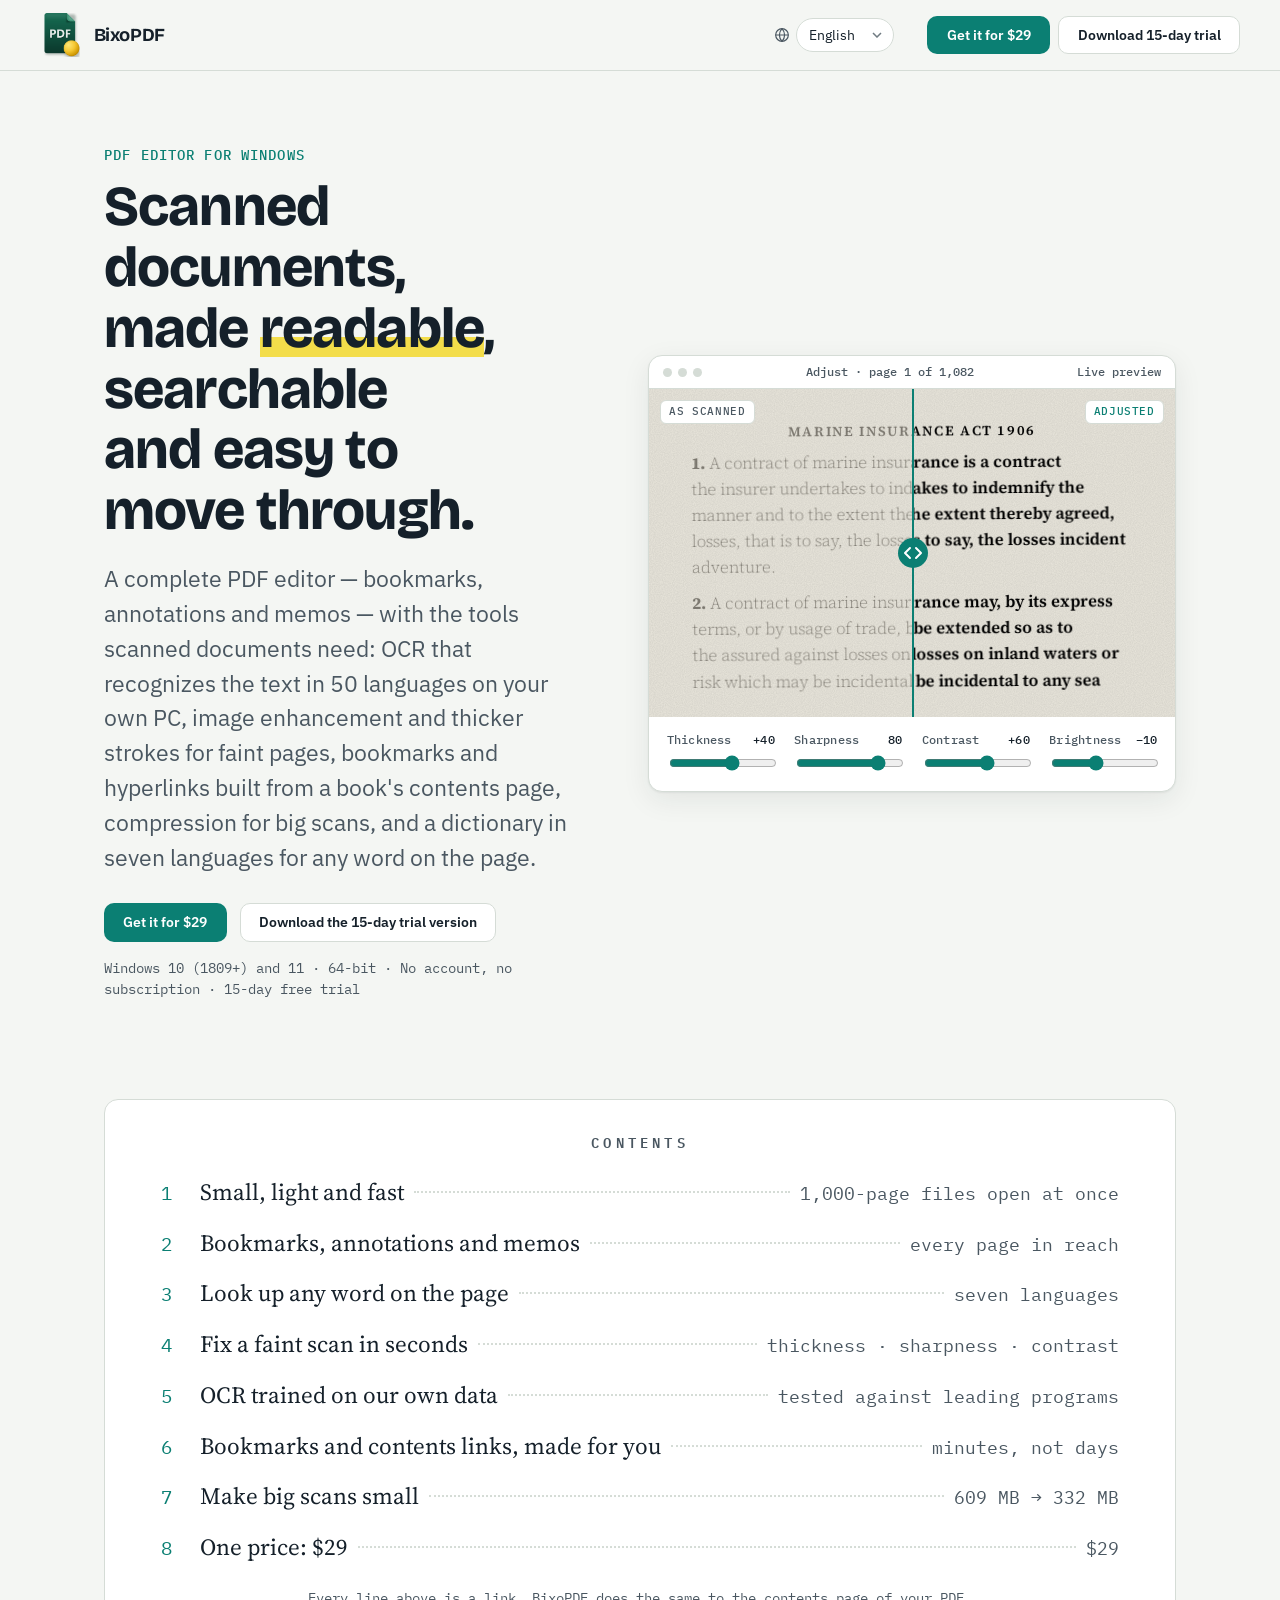
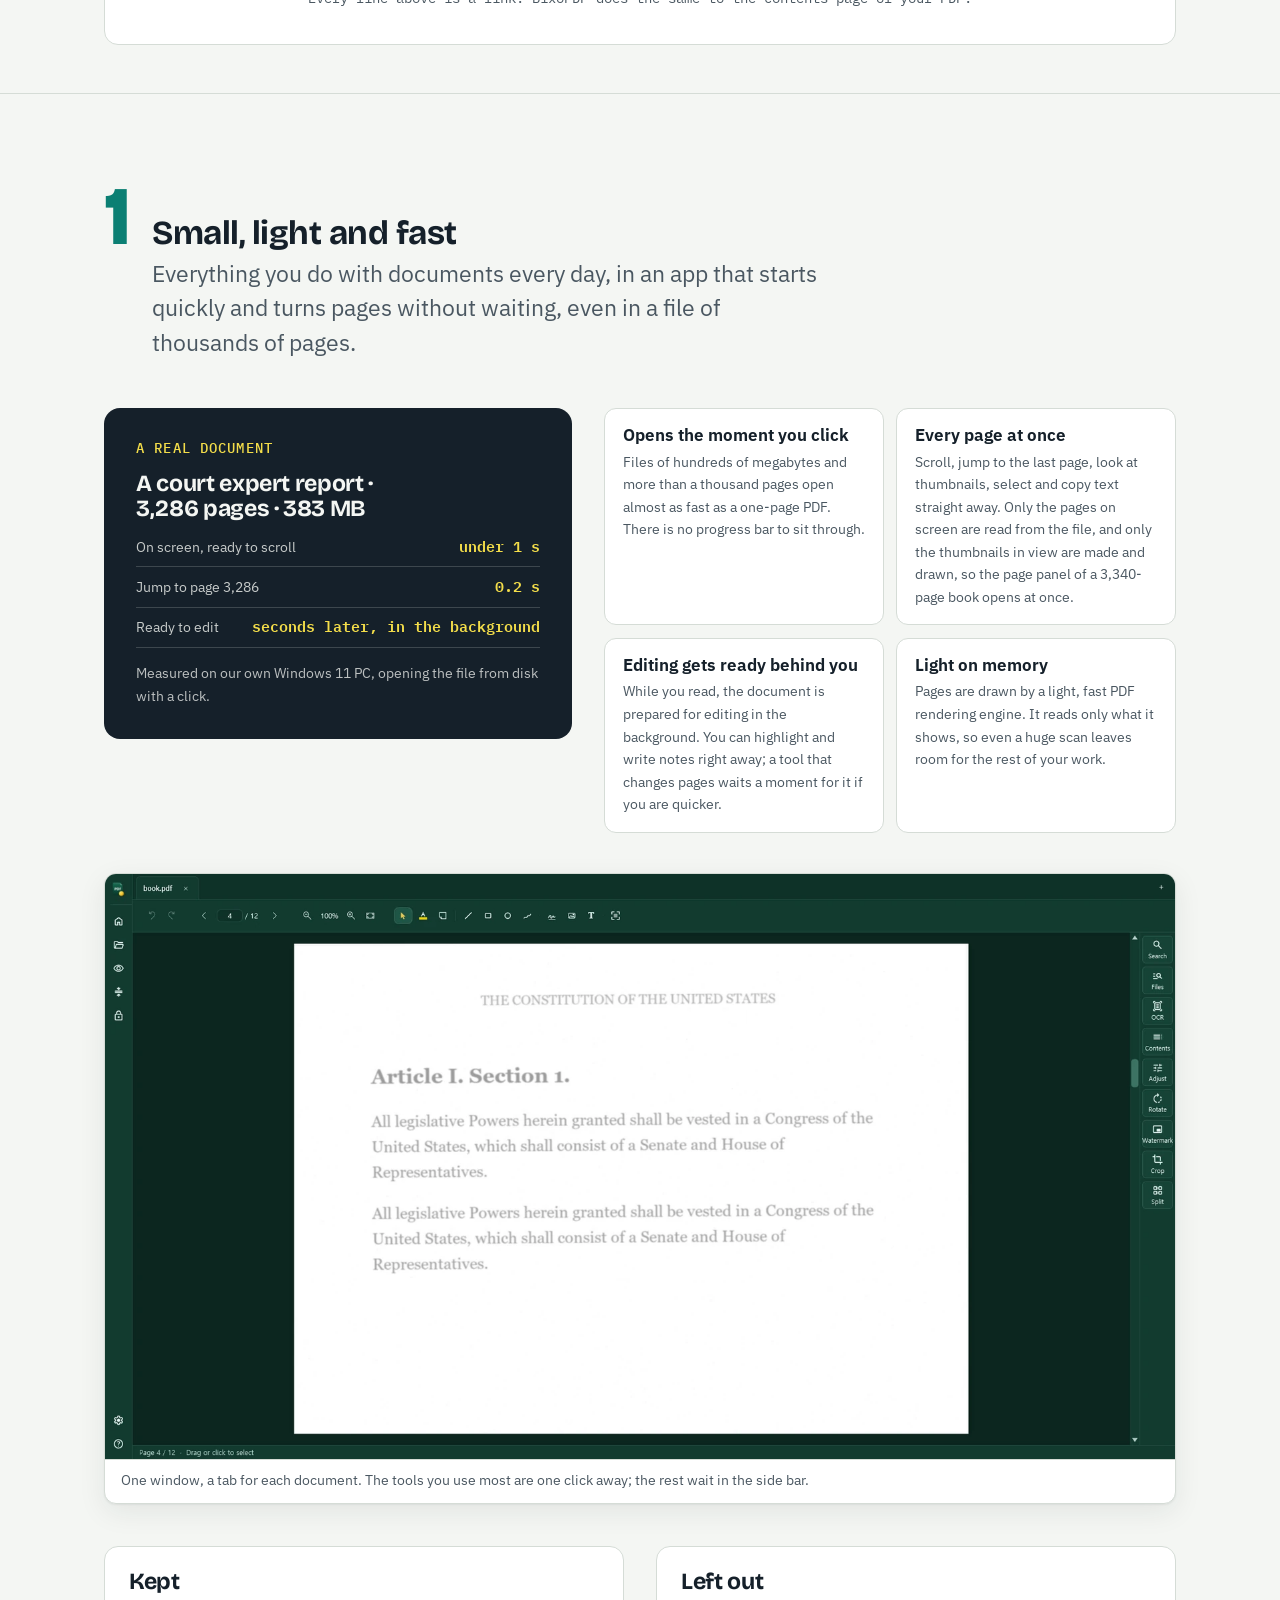
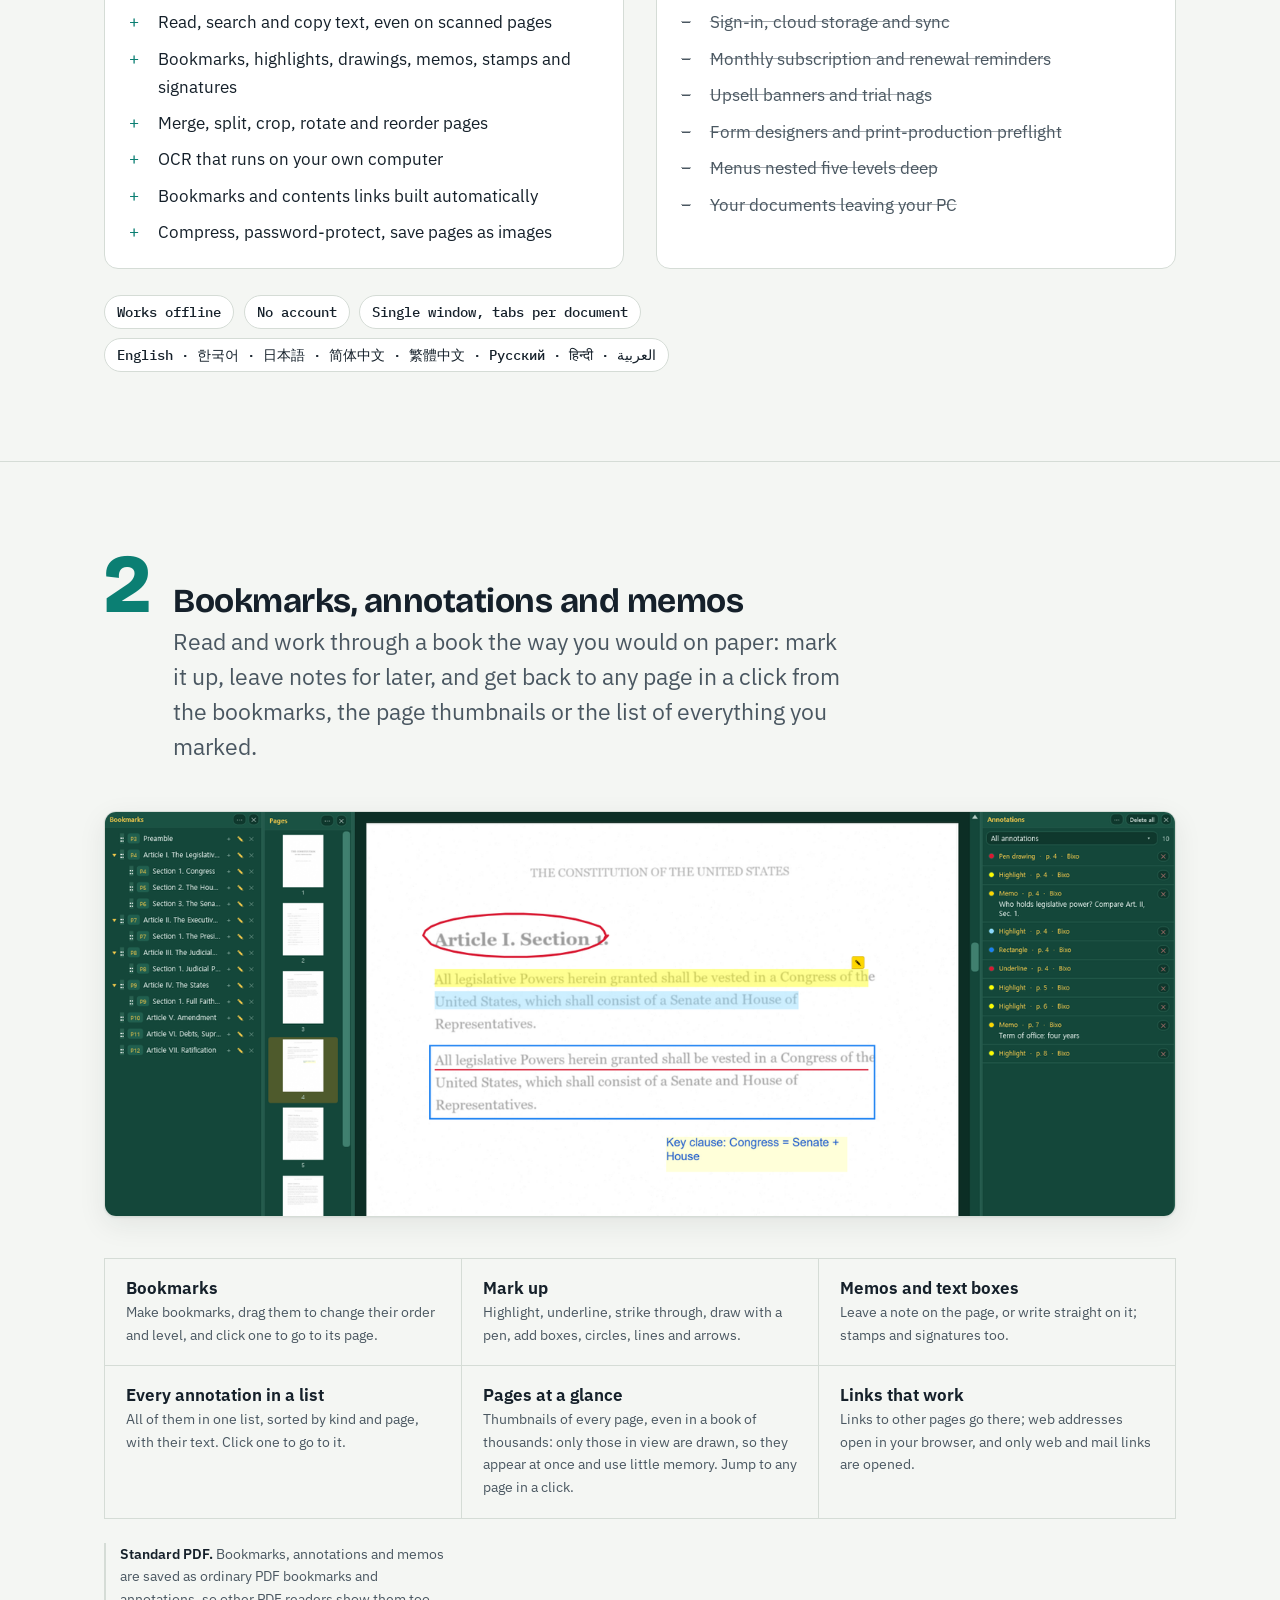
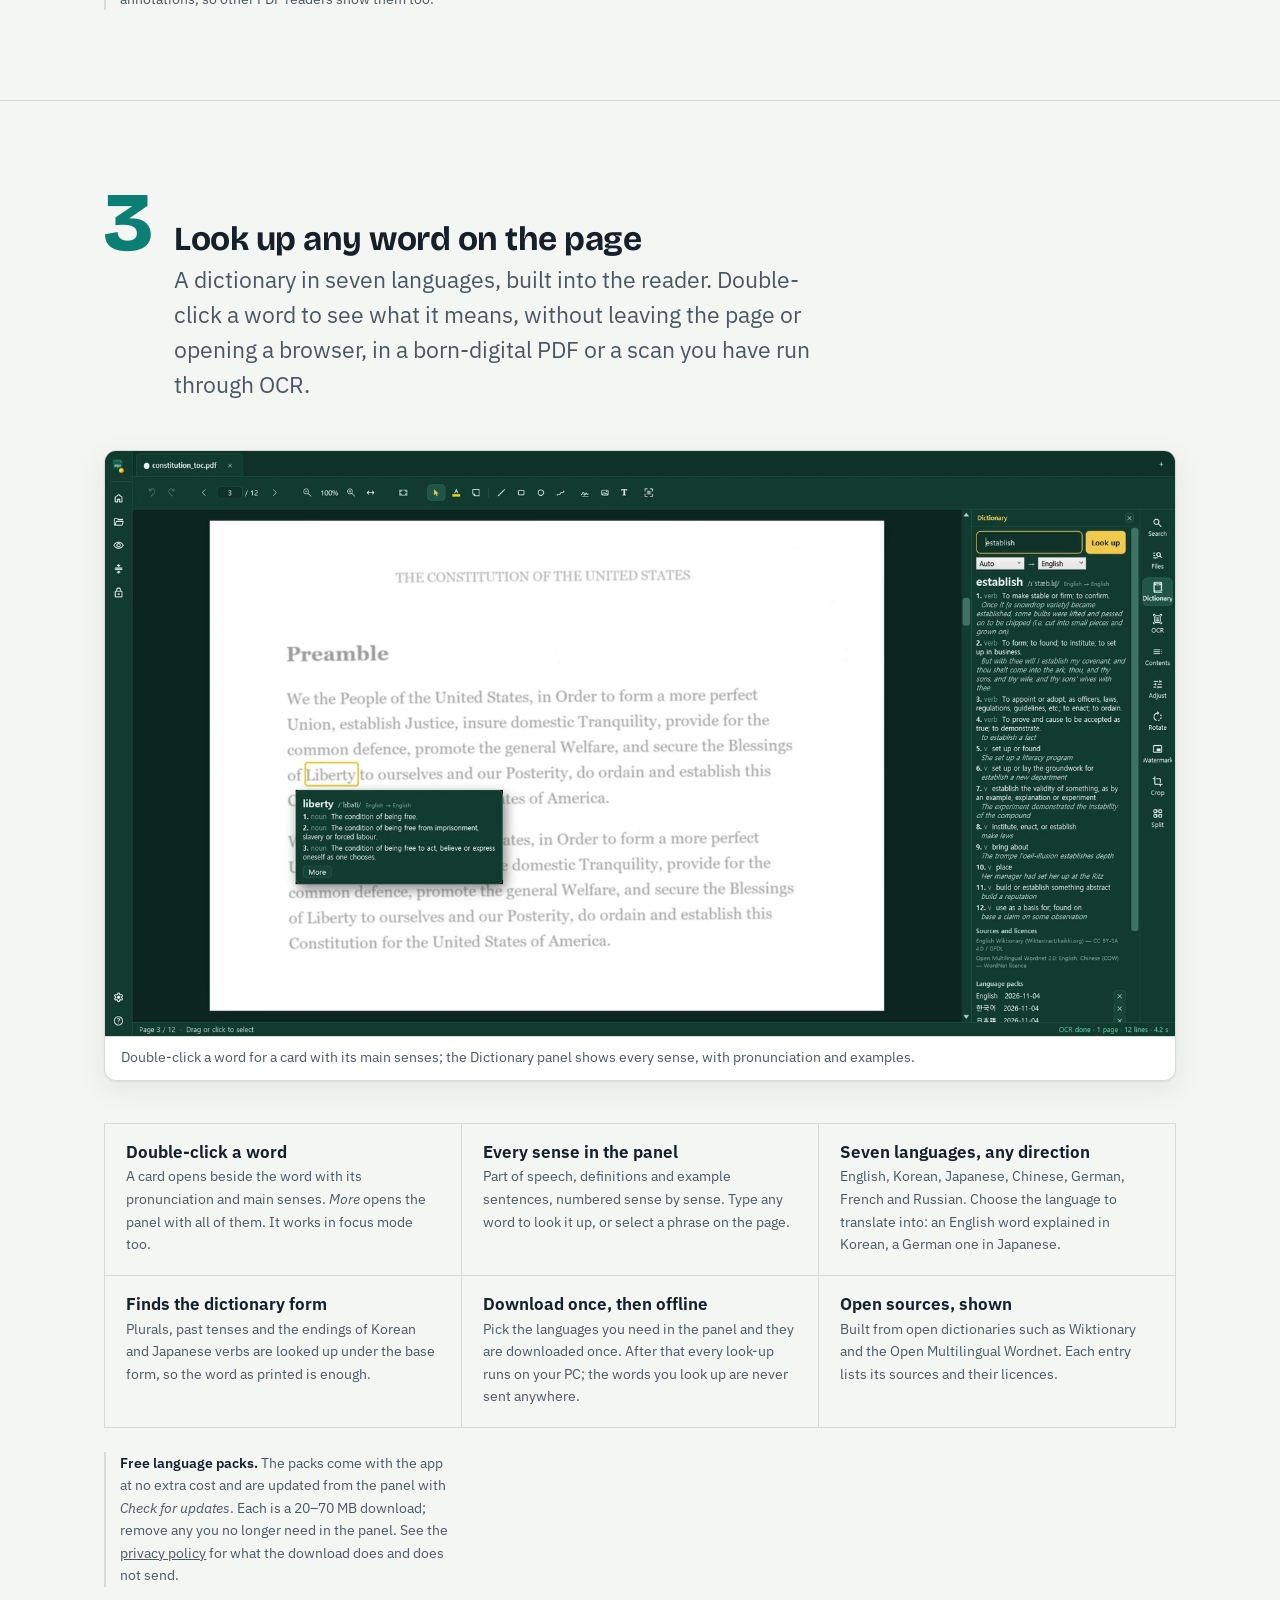
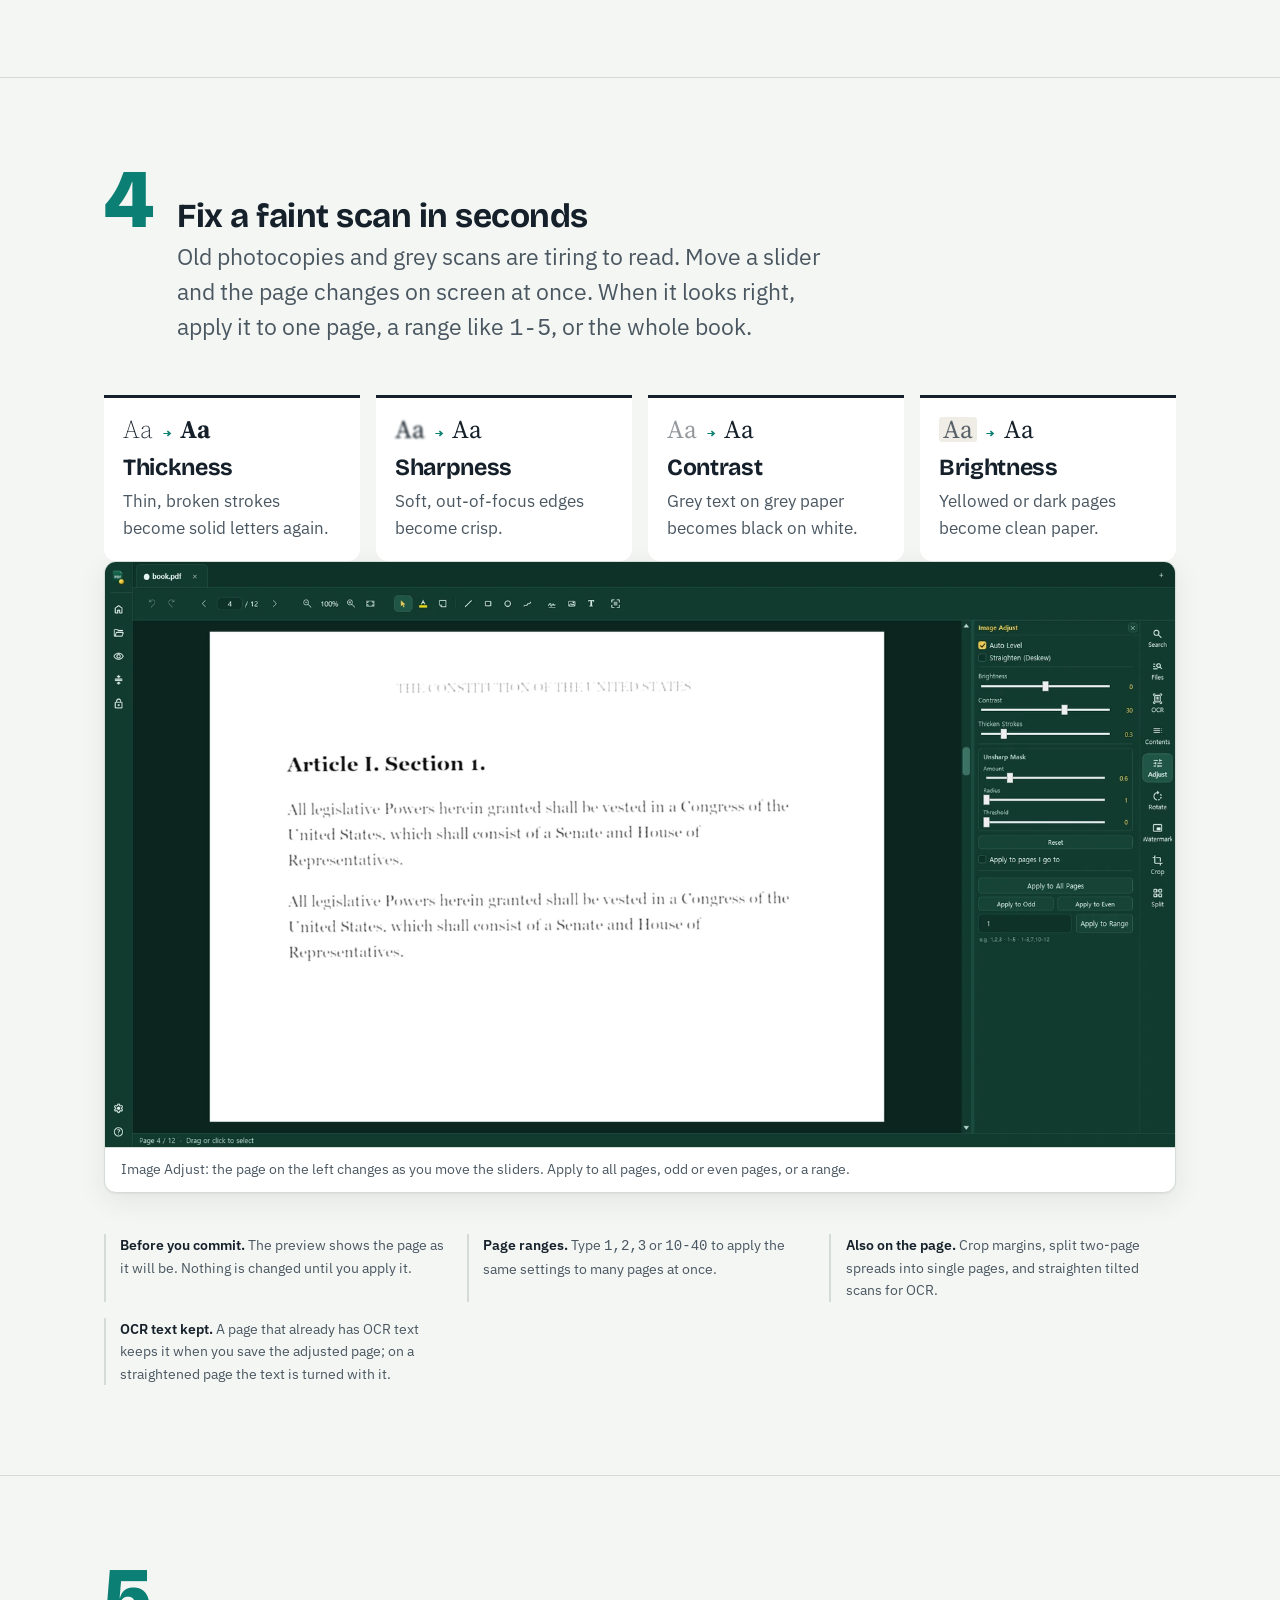
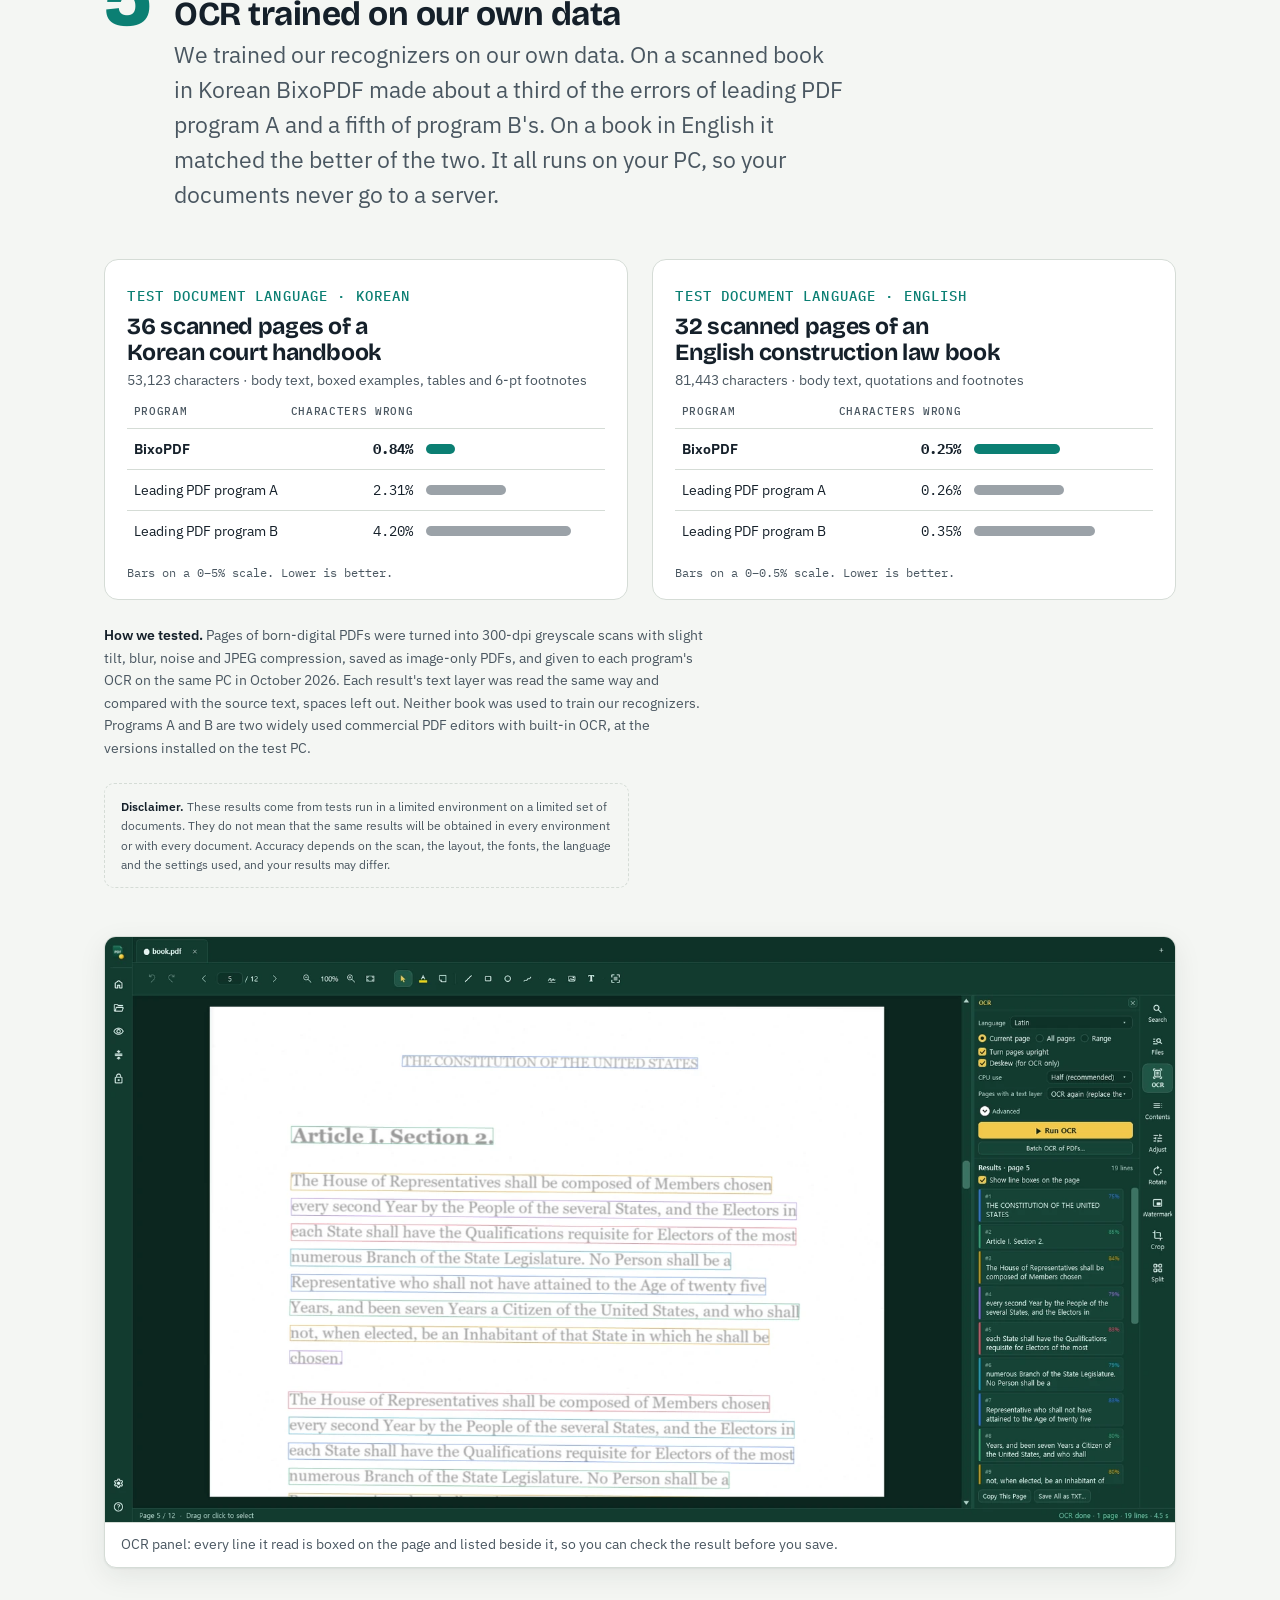
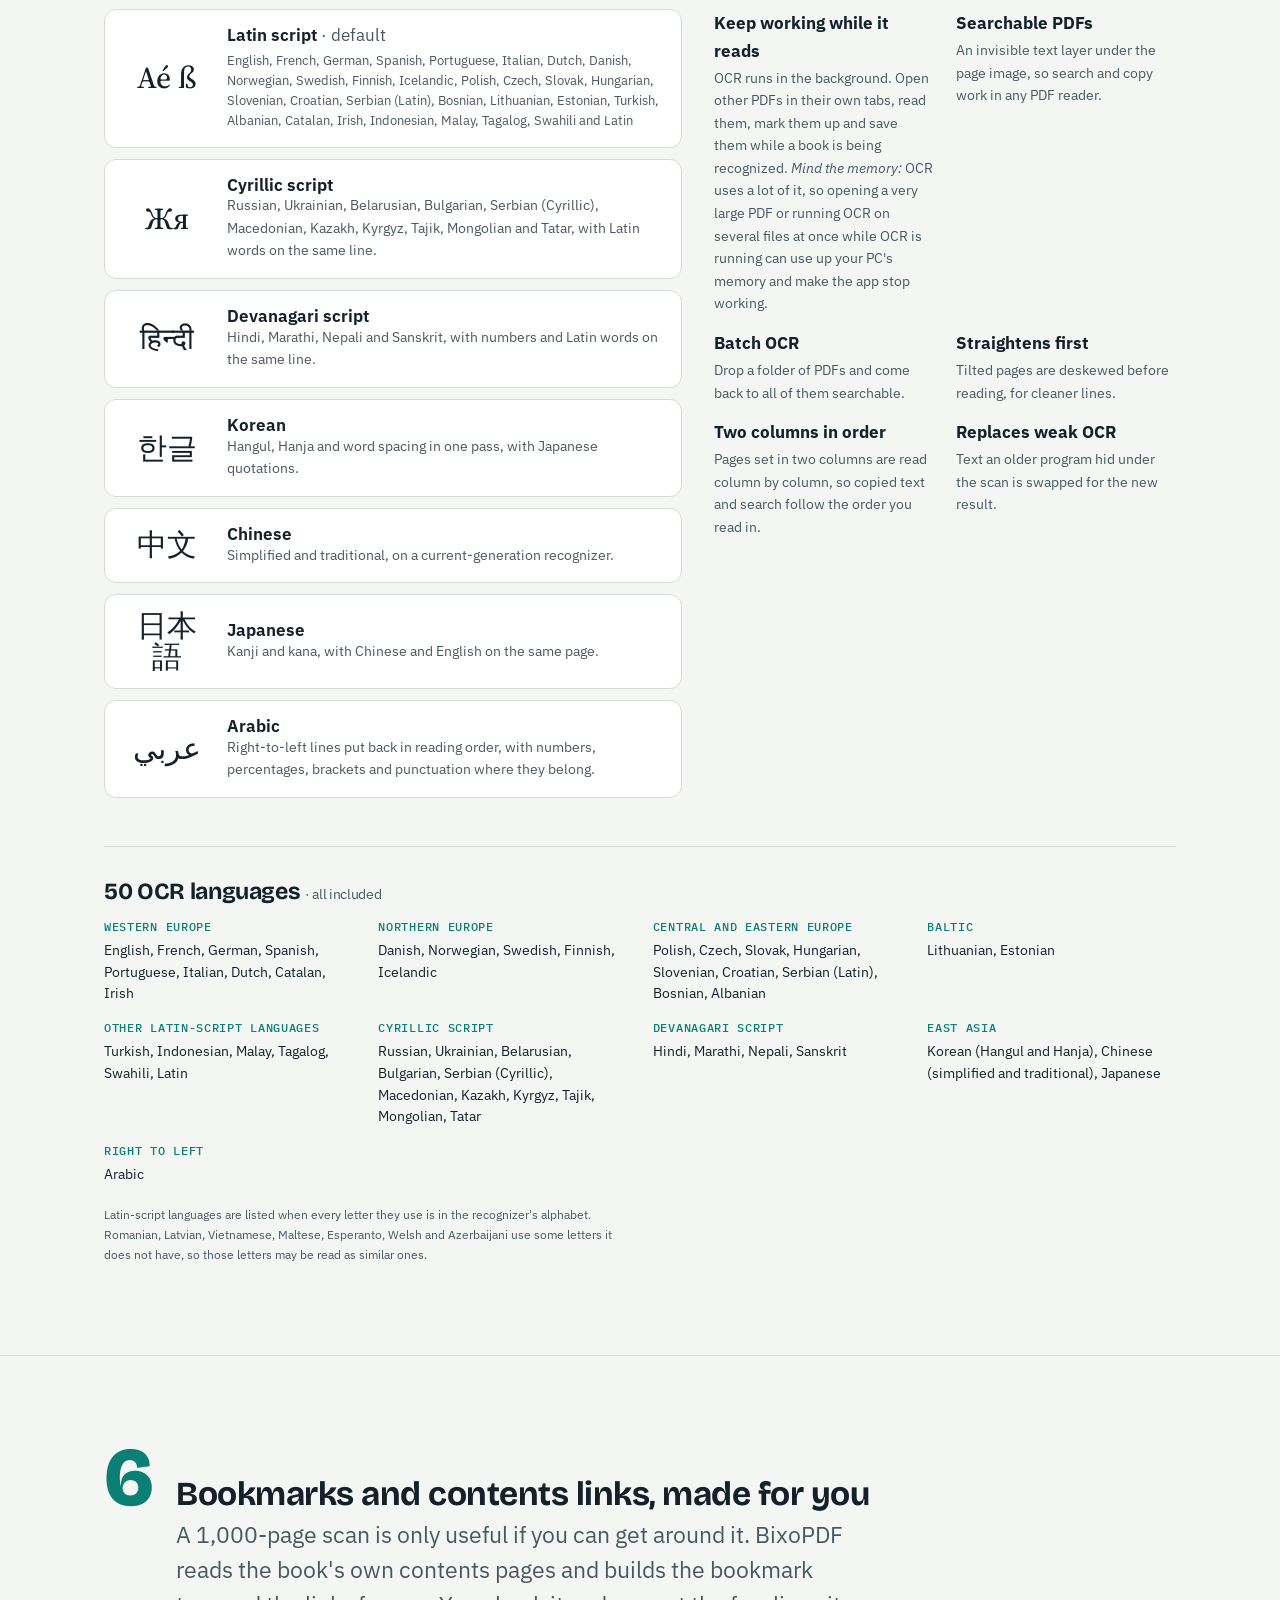
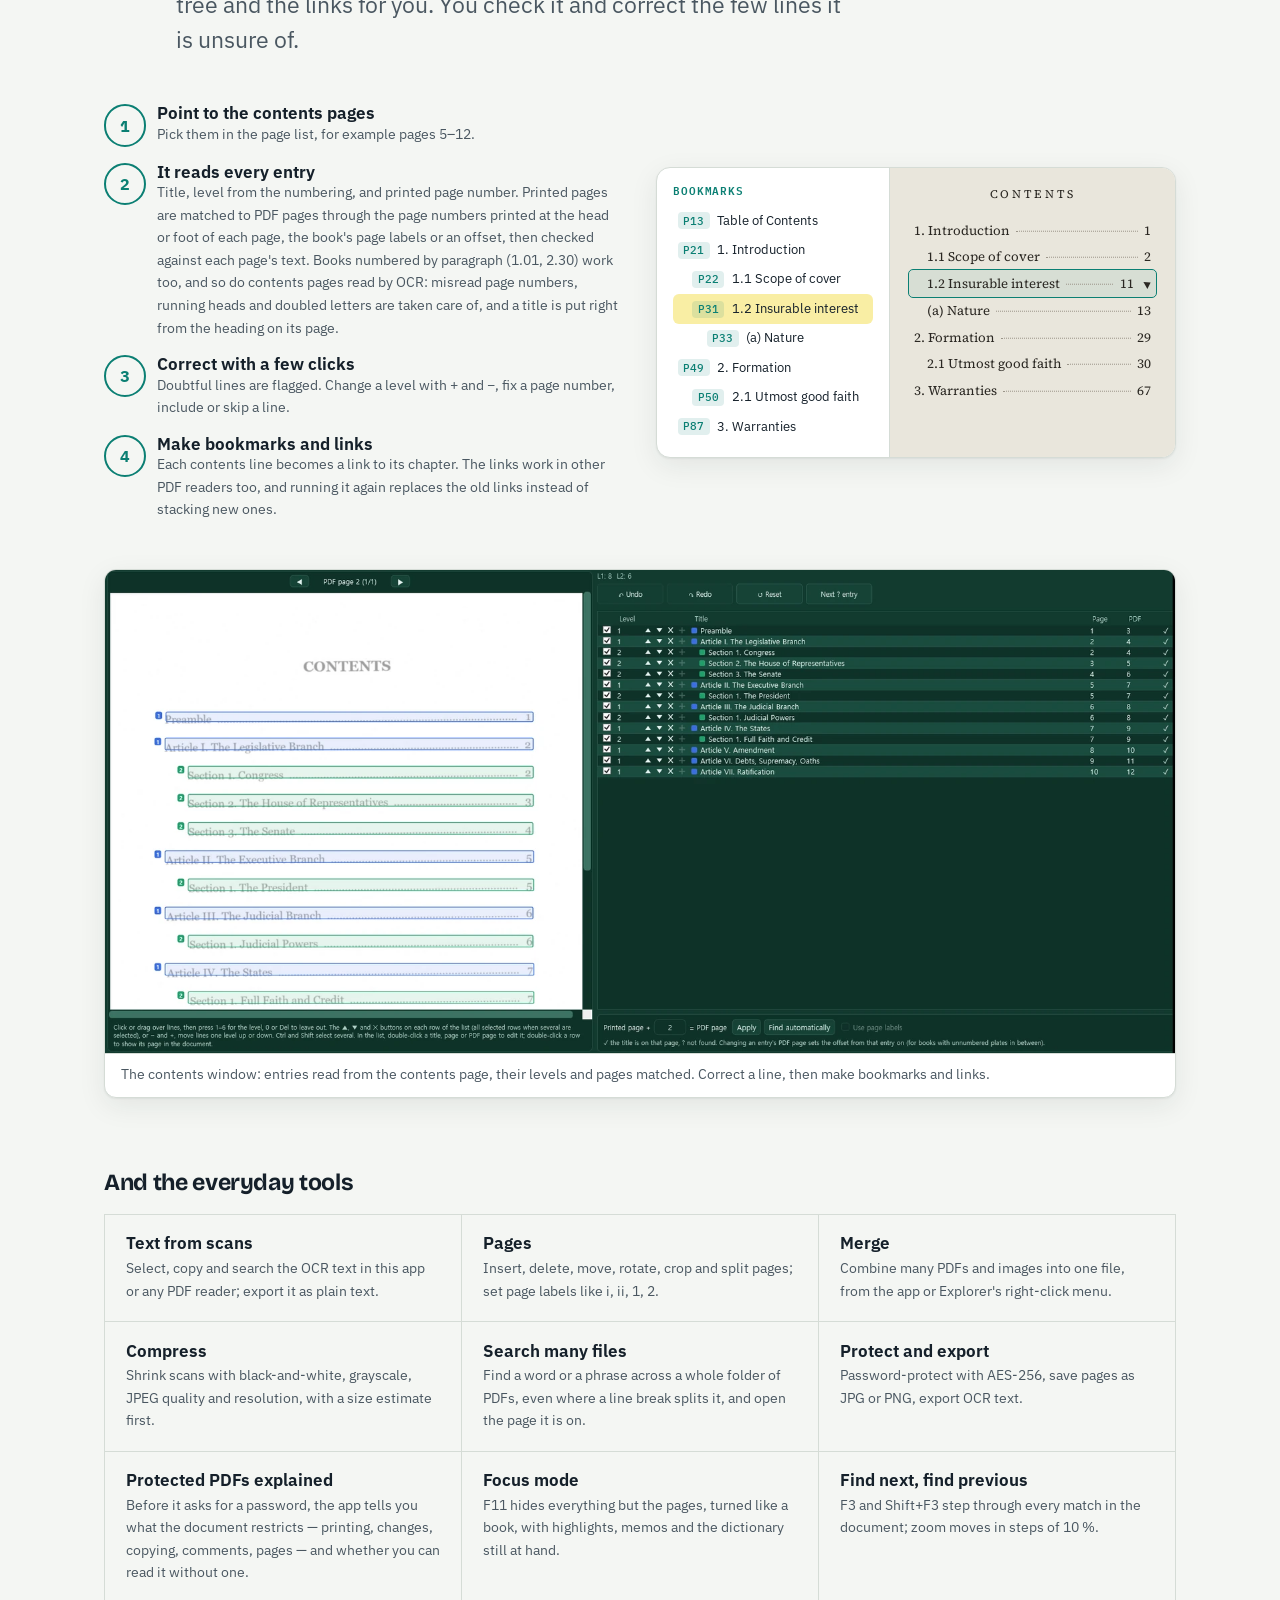
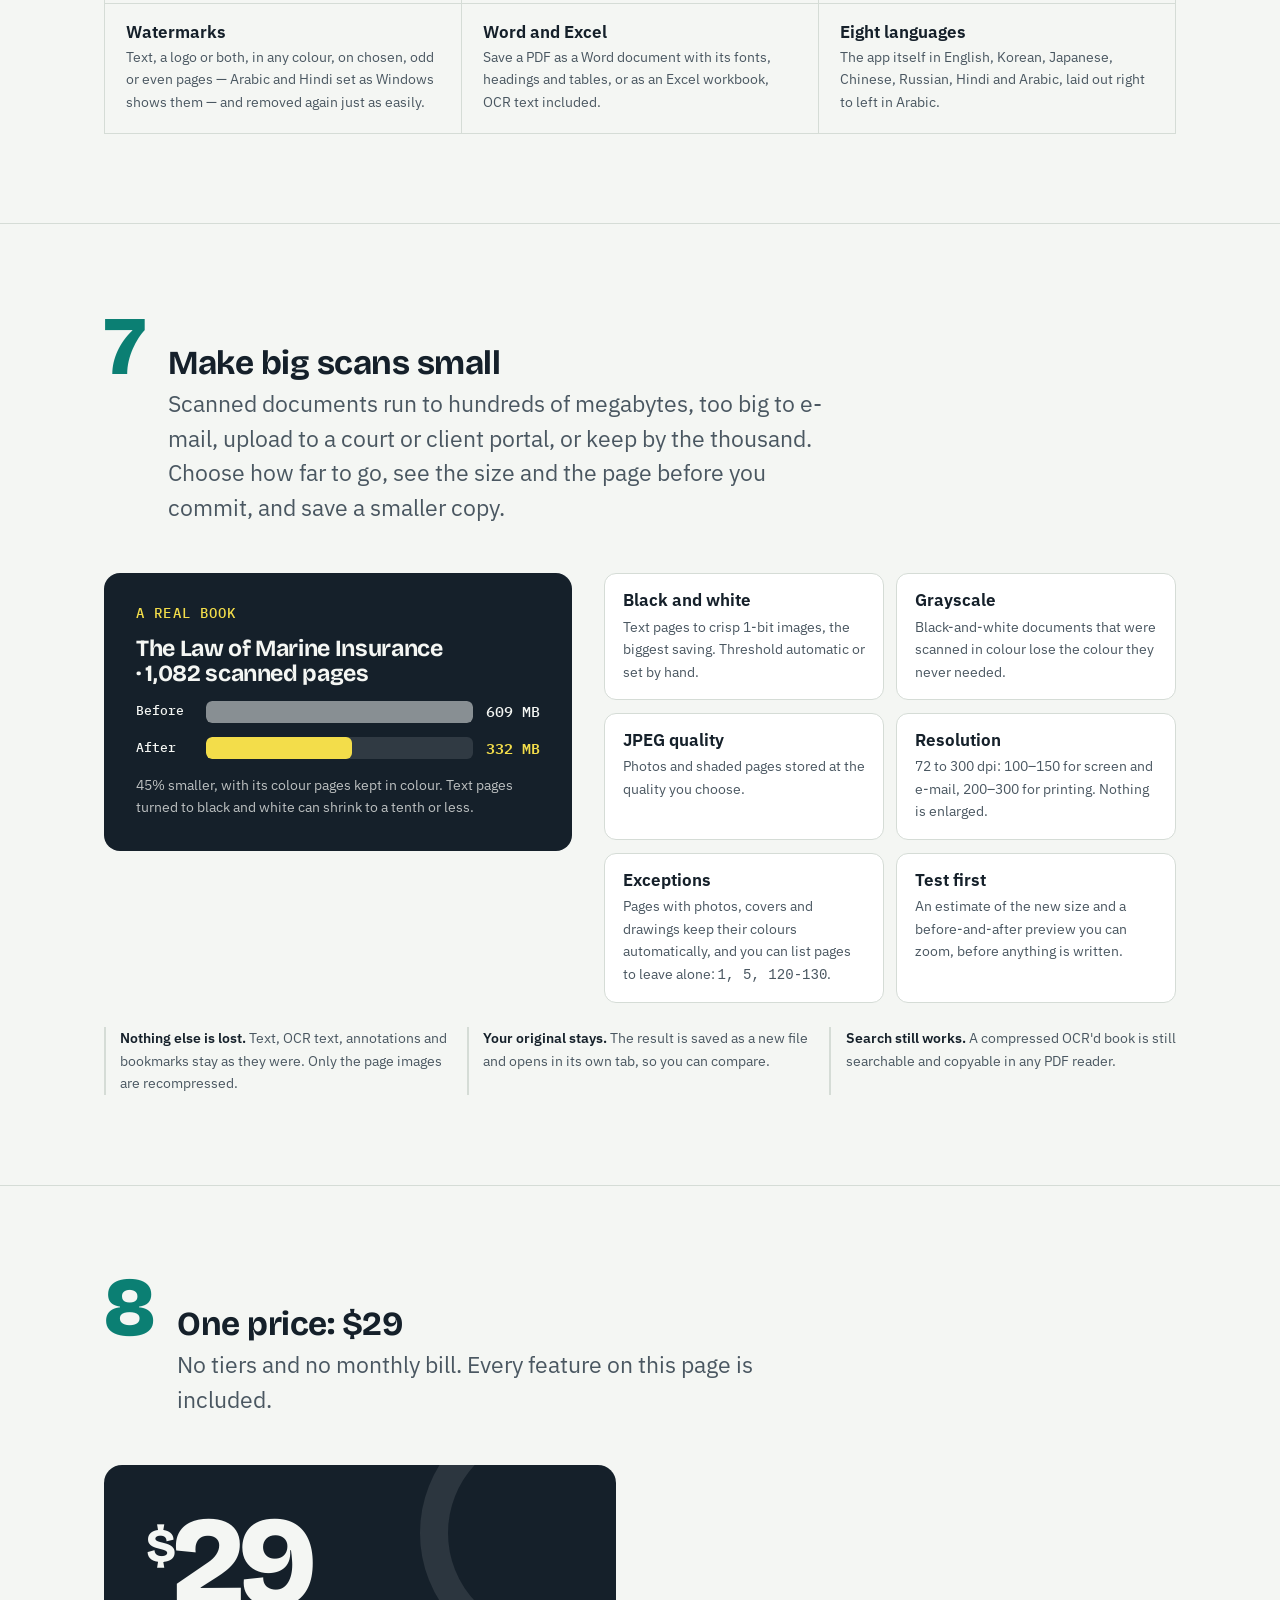
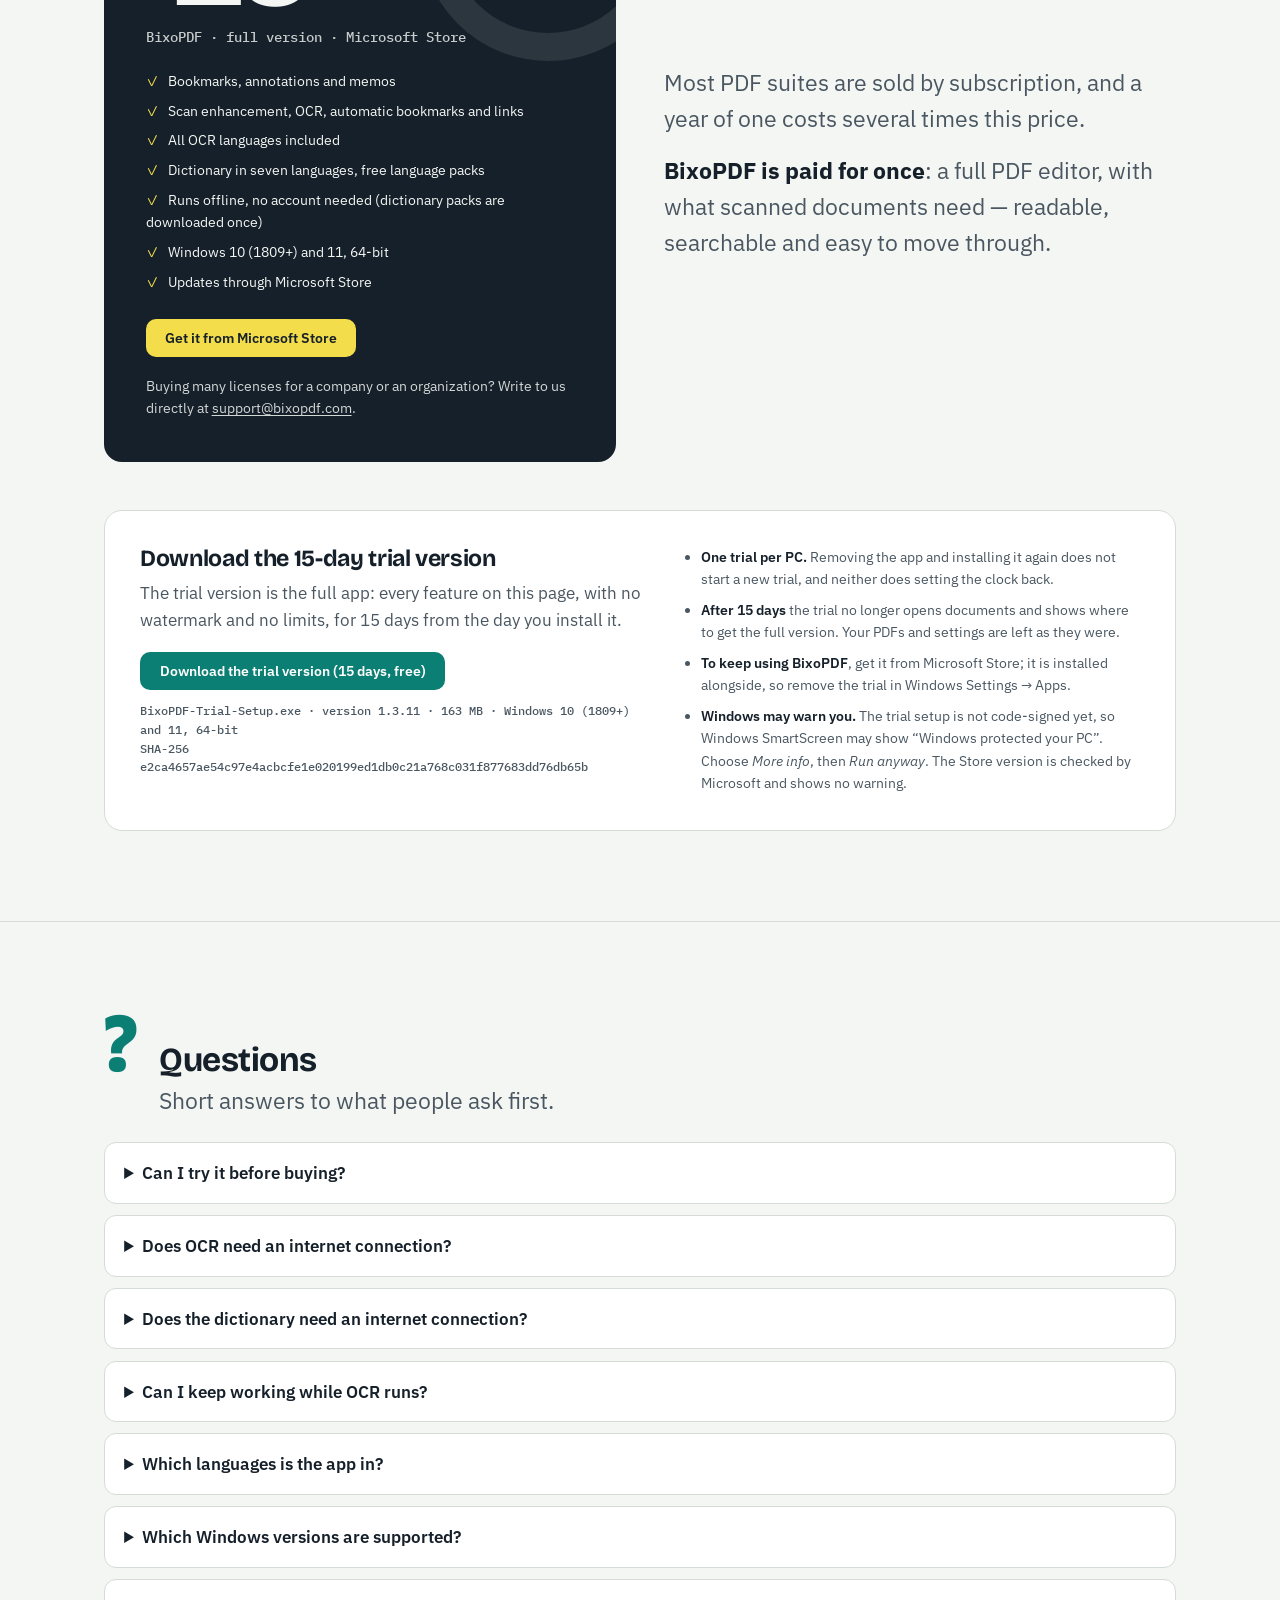
==== index.html @ 3e11e1b1 "Trial 1.3.11: version and SHA-256 Co-Authored-By: Claude Opus 5.5 <noreply@anthropic.com>" ====
<!doctype html>
<html lang="en">
<head>
<meta charset="utf-8">
<meta name="viewport" content="width=device-width, initial-scale=1, viewport-fit=cover">
<title>BixoPDF</title>
<meta name="description" content="A complete PDF editor with bookmarks, annotations and memos, plus what scans need: OCR in 50 languages on your own PC, scan enhancement, bookmarks and links built from the contents page, and a dictionary in seven languages. $29 on Microsoft Store, with a 15-day free trial.">
<meta name="naver-site-verification" content="c8dbab2af9d2878ce91f82f38f2d15165c487e68" />
<link rel="canonical" href="https://www.bixopdf.com/">
<link rel="alternate" hreflang="en" href="https://www.bixopdf.com/">
<link rel="alternate" hreflang="ko" href="https://www.bixopdf.com/ko/">
<link rel="alternate" hreflang="ja" href="https://www.bixopdf.com/ja/">
<link rel="alternate" hreflang="ru" href="https://www.bixopdf.com/ru/">
<link rel="alternate" hreflang="ar" href="https://www.bixopdf.com/ar/">
<link rel="alternate" hreflang="hi" href="https://www.bixopdf.com/hi/">
<link rel="alternate" hreflang="x-default" href="https://www.bixopdf.com/">
<link rel="icon" type="image/png" sizes="32x32" href="favicon-32.png">
<link rel="icon" type="image/png" sizes="192x192" href="favicon-192.png">
<link rel="apple-touch-icon" href="apple-touch-icon.png">
<meta property="og:type" content="website">
<meta property="og:title" content="BixoPDF — scanned documents, made readable">
<meta property="og:description" content="A small, fast PDF editor for Windows: fix faint scans, OCR on your own PC, bookmarks from the contents page. $29.">
<meta property="og:url" content="https://www.bixopdf.com/">
<meta property="og:image" content="https://www.bixopdf.com/og-image.png">
<meta name="twitter:card" content="summary_large_image">
<link rel="preconnect" href="https://fonts.googleapis.com">
<link rel="preconnect" href="https://fonts.gstatic.com" crossorigin>
<link rel="stylesheet" href="https://fonts.googleapis.com/css2?family=Bricolage+Grotesque:opsz,wght@12..96,400..800&family=IBM+Plex+Sans:ital,wght@0,400;0,500;0,600;1,400&family=IBM+Plex+Mono:wght@400;500&family=Source+Serif+4:opsz,wght@8..60,200..900&display=swap">
<style>
/* Layout: a scanned book's own furniture — a contents page with dot leaders as the navigation,
   numbered sections, and a live "before / after" scan as the opening. Paper-white with ink, one
   scanner-teal accent and a highlighter yellow kept for OCR marks. */
:root {
  --paper: #f4f6f3;
  --sheet: #ffffff;
  --ink: #15202a;
  --ink-soft: #4a5761;
  --rule: #d5dcd6;
  --accent: #0b7f73;
  --accent-ink: #ffffff;
  --mark: #f3dd4a;
  --mark-ink: #15202a;
  --scan-bg: #e9e6dc;
  --scan-ink: #5e5a52;
  --scan-fixed: #17150f;
  --shadow: 0 1px 2px rgba(21,32,42,.06), 0 8px 28px rgba(21,32,42,.08);

  --f-display: "Bricolage Grotesque", "Segoe UI", system-ui, sans-serif;
  --f-body: "IBM Plex Sans", "Segoe UI", system-ui, sans-serif;
  --f-mono: "IBM Plex Mono", ui-monospace, Consolas, monospace;
  --f-book: "Source Serif 4", Georgia, "Times New Roman", serif;

  --step--1: clamp(.82rem, .8rem + .1vw, .88rem);
  --step-0: clamp(1rem, .96rem + .2vw, 1.08rem);
  --step-1: clamp(1.2rem, 1.1rem + .5vw, 1.45rem);
  --step-2: clamp(1.5rem, 1.3rem + 1vw, 2.1rem);
  --step-3: clamp(2.1rem, 1.6rem + 2.4vw, 3.6rem);
  --wrap: 72rem;
}
@media (prefers-color-scheme: dark) {
  :root:not([data-theme="light"]) {
    --paper: #0f1519; --sheet: #172027; --ink: #e5ebe7; --ink-soft: #a3b0b4; --rule: #2a363d;
    --accent: #38c2b0; --accent-ink: #062521; --mark: #e2cf4a; --mark-ink: #15202a;
    --scan-bg: #d9d5c9; --scan-ink: #5e5a52;
    --shadow: 0 1px 2px rgba(0,0,0,.3), 0 10px 30px rgba(0,0,0,.35);
    color-scheme: dark;
  }
}
:root[data-theme="dark"] {
  --paper: #0f1519; --sheet: #172027; --ink: #e5ebe7; --ink-soft: #a3b0b4; --rule: #2a363d;
  --accent: #38c2b0; --accent-ink: #062521; --mark: #e2cf4a; --mark-ink: #15202a;
  --scan-bg: #d9d5c9; --scan-ink: #5e5a52;
  --shadow: 0 1px 2px rgba(0,0,0,.3), 0 10px 30px rgba(0,0,0,.35);
  color-scheme: dark;
}

* { box-sizing: border-box; }
html { scroll-behavior: smooth; }
@media (prefers-reduced-motion: reduce) { html { scroll-behavior: auto; } * { transition: none !important; } }
body {
  margin: 0; background: var(--paper); color: var(--ink);
  font: 400 var(--step-0)/1.6 var(--f-body);
  -webkit-font-smoothing: antialiased;
}
a { color: inherit; }
a:focus-visible, button:focus-visible, input:focus-visible { outline: 3px solid var(--accent); outline-offset: 3px; border-radius: 4px; }
h1, h2, h3 { font-family: var(--f-display); line-height: 1.08; letter-spacing: -.015em; text-wrap: balance; margin: 0; }
p { margin: 0; }
.wrap { max-width: var(--wrap); margin-inline: auto; padding-inline: clamp(16px, 4vw, 40px); }
.eyebrow { font: 500 var(--step--1)/1.2 var(--f-mono); letter-spacing: .08em; text-transform: uppercase; color: var(--accent); }
.muted { color: var(--ink-soft); }

/* ── Header ── */
.top { position: sticky; top: env(safe-area-inset-top, 0px); z-index: 10; background: color-mix(in srgb, var(--paper) 88%, transparent); backdrop-filter: blur(10px); border-bottom: 1px solid var(--rule); }
.top .wrap { display: flex; align-items: center; gap: 1.5rem; padding-block: .8rem; }
.brand { display: flex; align-items: center; gap: .6rem; text-decoration: none; font: 700 1.15rem/1 var(--f-display); letter-spacing: -.02em; }
.brand svg { width: 28px; height: 28px; flex: none; }
.brand img { width: 44px; height: 44px; flex: none; }
.shot { margin: 0 0 clamp(1.8rem, 4vw, 2.6rem); border: 1px solid var(--rule); border-radius: 12px; overflow: hidden; background: var(--sheet); box-shadow: var(--shadow); }
.shot img { display: block; width: 100%; height: auto; }
.shot figcaption { padding: .6rem 1rem .7rem; font-size: var(--step--1); color: var(--ink-soft); border-top: 1px solid var(--rule); }
.brand small { font: 500 .72rem/1 var(--f-mono); color: var(--ink-soft); letter-spacing: .04em; }
.top nav { display: flex; gap: 1.4rem; margin-left: auto; font-size: var(--step--1); }
.top nav a { text-decoration: none; color: var(--ink-soft); white-space: nowrap; }
.top nav a:hover { color: var(--ink); }
.btn { display: inline-flex; align-items: center; gap: .5rem; padding: .7rem 1.15rem; border-radius: 10px; font: 600 var(--step--1)/1 var(--f-body); text-decoration: none; border: 1px solid transparent; cursor: pointer; white-space: nowrap; }
.btn-primary { background: var(--accent); color: var(--accent-ink); }
.btn-primary:hover { filter: brightness(1.08); }
.btn-ghost { border-color: var(--rule); color: var(--ink); background: var(--sheet); }
.btn-ghost:hover { border-color: var(--ink-soft); }
footer .langs { margin: .6rem 0 0; padding-top: 0; border-top: 0; font-size: var(--step--1); } footer .langs a { color: inherit; } footer .langs a[aria-current] { font-weight: 600; text-decoration: none; }
.top-ctas { display: flex; gap: .5rem; margin-left: 1.4rem; }
.top-ctas .short { display: none; }
.lang-pick { display: flex; align-items: center; gap: .35rem; margin-inline-start: 1.2rem; color: var(--ink-soft); }
.lang-pick svg { flex: none; }
.lang-pick select { appearance: none; -webkit-appearance: none; font: inherit; font-size: var(--step--1); color: var(--ink); background-color: var(--sheet); background-image: url("data:image/svg+xml,%3Csvg xmlns='http://www.w3.org/2000/svg' width='10' height='6'%3E%3Cpath d='M1 1l4 4 4-4' fill='none' stroke='%23707b82' stroke-width='1.5'/%3E%3C/svg%3E"); background-repeat: no-repeat; background-position: right .7rem center; border: 1px solid var(--rule); border-radius: 999px; padding: .42rem 1.9rem .42rem .8rem; cursor: pointer; line-height: 1.3; }
[dir="rtl"] .lang-pick select { background-position: left .7rem center; padding: .42rem .8rem .42rem 1.9rem; }
.lang-pick select:hover { border-color: var(--ink-soft); }
.lang-pick select:focus-visible { outline: 2px solid var(--accent); outline-offset: 2px; }
.top .lang-pick + .top-ctas { margin-inline-start: .6rem !important; }
.top .wrap:has(.lang-pick) { max-width: 86rem; }
@media (max-width: 1360px) { .top nav { display: none; } .lang-pick { margin-inline-start: auto; } }
@media (max-width: 520px) { .top .wrap { gap: .6rem; } .brand span { display: none; } }
@media (max-width: 520px) { .lang-pick svg { display: none; } .lang-pick select { padding: .5rem 1.5rem .5rem .55rem; background-position: right .5rem center; } [dir="rtl"] .lang-pick select { padding: .5rem .55rem .5rem 1.5rem; background-position: left .5rem center; } }
@media (max-width: 1320px) { .top nav { gap: .9rem; } .top-ctas { margin-left: 1rem; } }
@media (max-width: 1200px) { .top nav { display: none; } .top-ctas { margin-left: auto; } }
@media (max-width: 680px) { .top-ctas .long { display: none; } .top-ctas .short { display: inline; } .top-ctas .btn { padding: .6rem .8rem; } }
@media (max-width: 400px) { .top .wrap { gap: .45rem; } .brand img { width: 36px; height: 36px; } .top-ctas { gap: .35rem; } .top-ctas .btn { padding: .55rem .6rem; } .top .lang-pick + .top-ctas { margin-inline-start: .35rem !important; } .lang-pick select, [dir="rtl"] .lang-pick select { padding-inline: .45rem 1.35rem; } }
@media (max-width: 370px) { .top-ctas .btn { padding: .5rem .45rem; font-size: .88rem; } .lang-pick select, [dir="rtl"] .lang-pick select { font-size: .82rem; padding-inline: .4rem 1.2rem; } .lang-pick select { background-position: right .4rem center; } [dir="rtl"] .lang-pick select { background-position: left .4rem center; } }

/* ── Hero ── */
.hero { padding-block: clamp(2.5rem, 6vw, 5rem) clamp(2rem, 4vw, 3.5rem); }
.hero .wrap { display: grid; grid-template-columns: minmax(0, 1fr) minmax(0, 1.1fr); gap: clamp(2rem, 5vw, 4rem); align-items: center; }
.hero h1 { font-size: var(--step-3); font-weight: 750; }
.hero h1 em { font-style: normal; background: linear-gradient(transparent 62%, var(--mark) 62%, var(--mark) 92%, transparent 92%); color: inherit; }
.hero .lede { margin-top: 1.2rem; font-size: var(--step-1); line-height: 1.5; color: var(--ink-soft); max-width: 34rem; }
.hero .ctas { display: flex; flex-wrap: wrap; gap: .8rem; margin-top: 1.8rem; }
.hero .fine { margin-top: 1rem; font: 400 var(--step--1)/1.5 var(--f-mono); color: var(--ink-soft); }
@media (max-width: 900px) { .hero .wrap { grid-template-columns: minmax(0, 1fr); } }

/* The live scan */
.scan { background: var(--sheet); border: 1px solid var(--rule); border-radius: 14px; box-shadow: var(--shadow); overflow: hidden; }
.scan-bar { display: flex; align-items: center; justify-content: space-between; gap: 1rem; padding: .6rem .9rem; border-bottom: 1px solid var(--rule); font: 500 .75rem/1 var(--f-mono); color: var(--ink-soft); }
.scan-bar .dots { display: flex; gap: 6px; }
.scan-bar .dots i { width: 9px; height: 9px; border-radius: 50%; background: var(--rule); display: block; }
.stage { position: relative; aspect-ratio: 16 / 10; max-width: 100%; background: var(--scan-bg); overflow: hidden; user-select: none; }
.page { position: absolute; inset: 0; padding: 7% 8%; background-color: var(--scan-bg);
  background-image: url("data:image/svg+xml;utf8,<svg xmlns='http://www.w3.org/2000/svg' width='160' height='160'><filter id='n'><feTurbulence type='fractalNoise' baseFrequency='.9' numOctaves='2' stitchTiles='stitch'/><feColorMatrix values='0 0 0 0 0  0 0 0 0 0  0 0 0 0 0  0 0 0 .09 0'/></filter><rect width='160' height='160' filter='url(%23n)'/></svg>"); }
.page .run { font-family: var(--f-book); color: var(--scan-ink); font-size: clamp(.78rem, .55rem + 1vw, 1.05rem); line-height: 1.55; transform: rotate(-.35deg); transform-origin: left top; }
.page .run h4 { margin: 0 0 .7em; font: 600 .82em/1.2 var(--f-book); letter-spacing: .12em; text-transform: uppercase; text-align: center; }
.page .run p + p { margin-top: .6em; }
.page .run .sec { font-weight: 700; }
.raw .run { font-weight: 260; filter: blur(.7px); opacity: .78; }
.fixed { clip-path: inset(0 0 0 var(--split, 50%)); }
.fixed .run { font-weight: var(--wght, 520); filter: blur(var(--blur, .1px)) contrast(var(--con, 1.6)) brightness(var(--bri, .9)); color: var(--scan-fixed); }
.divider { position: absolute; top: 0; bottom: 0; left: var(--split, 50%); width: 2px; background: var(--accent); pointer-events: none; }
.divider::after { content: ""; position: absolute; top: 50%; left: 50%; width: 30px; height: 30px; transform: translate(-50%, -50%); border-radius: 50%; background: var(--accent);
  background-image: url("data:image/svg+xml;utf8,<svg xmlns='http://www.w3.org/2000/svg' viewBox='0 0 30 30'><path d='M12 10l-5 5 5 5M18 10l5 5-5 5' fill='none' stroke='white' stroke-width='2' stroke-linecap='round' stroke-linejoin='round'/></svg>"); }
.tag { position: absolute; top: .7rem; font: 500 .68rem/1 var(--f-mono); letter-spacing: .06em; text-transform: uppercase; padding: .35rem .5rem; border-radius: 6px; background: var(--sheet); color: var(--ink-soft); border: 1px solid var(--rule); }
.tag.l { left: .7rem; } .tag.r { right: .7rem; color: var(--accent); }
.split-range { position: absolute; inset: 0; width: 100%; height: 100%; margin: 0; opacity: 0; cursor: ew-resize; }
.controls { display: grid; grid-template-columns: repeat(4, minmax(0, 1fr)); gap: .9rem 1.2rem; padding: 1rem 1.1rem 1.1rem; }
.controls label { display: grid; gap: .35rem; font: 500 .74rem/1.2 var(--f-mono); color: var(--ink-soft); letter-spacing: .02em; }
.controls label span { display: flex; justify-content: space-between; }
.controls output { color: var(--ink); font-variant-numeric: tabular-nums; }
input[type=range] { width: 100%; accent-color: var(--accent); }
@media (max-width: 520px) { .controls { grid-template-columns: repeat(2, minmax(0, 1fr)); } }

/* ── Contents (the page's navigation, set as a book's contents page) ── */
.contents { padding-block: clamp(1.5rem, 4vw, 3rem); }
.contents .box { background: var(--sheet); border: 1px solid var(--rule); border-radius: 14px; padding: clamp(1.2rem, 3vw, 2.2rem) clamp(1.2rem, 4vw, 3rem); }
.contents h2 { font: 600 var(--step--1)/1 var(--f-mono); letter-spacing: .3em; text-transform: uppercase; text-align: center; color: var(--ink-soft); margin-bottom: 1.2rem; }
.toc { list-style: none; margin: 0; padding: 0; display: grid; gap: .15rem; font-family: var(--f-book); font-size: var(--step-1); }
.toc a { display: flex; align-items: baseline; gap: .6rem; text-decoration: none; padding: .35rem .5rem; border-radius: 6px; }
.toc a:hover { background: color-mix(in srgb, var(--mark) 45%, transparent); }
.toc .n { font-family: var(--f-mono); font-size: .8em; color: var(--accent); min-width: 1.6em; }
.toc .t { min-width: 0; }
.toc .lead { flex: 1; border-bottom: 2px dotted var(--rule); transform: translateY(-.3em); min-width: 1.5rem; }
.toc .p { font-family: var(--f-mono); font-size: .78em; color: var(--ink-soft); white-space: nowrap; }
.contents .hint { margin-top: 1rem; text-align: center; font: 400 var(--step--1)/1.5 var(--f-mono); color: var(--ink-soft); }
@media (max-width: 520px) { .toc .p { display: none; } }

/* ── Sections ── */
section.chapter { padding-block: clamp(3rem, 7vw, 6rem); border-top: 1px solid var(--rule); scroll-margin-top: 4rem; }
.chap-head { display: grid; grid-template-columns: auto minmax(0, 1fr); gap: .3rem 1.4rem; align-items: baseline; margin-bottom: clamp(1.8rem, 4vw, 3rem); }
.chap-head .num { grid-row: span 2; font: 800 clamp(3rem, 2rem + 4vw, 5.5rem)/.8 var(--f-display); color: var(--accent); }
.chap-head h2 { font-size: var(--step-2); font-weight: 700; }
.chap-head p { max-width: 42rem; color: var(--ink-soft); font-size: var(--step-1); line-height: 1.5; }
@media (max-width: 520px) { .chap-head { grid-template-columns: minmax(0, 1fr); } .chap-head .num { grid-row: auto; } }

.two { display: grid; grid-template-columns: repeat(2, minmax(0, 1fr)); gap: clamp(1rem, 3vw, 2rem); }
@media (max-width: 760px) { .two { grid-template-columns: minmax(0, 1fr); } }

/* 1 · kept / left out */
.ledger { border: 1px solid var(--rule); border-radius: 14px; background: var(--sheet); padding: 1.4rem 1.5rem; }
.ledger h3 { font-size: var(--step-1); margin-bottom: .9rem; display: flex; align-items: center; gap: .5rem; }
.ledger ul { list-style: none; margin: 0; padding: 0; display: grid; gap: .55rem; }
.ledger li { display: grid; grid-template-columns: 1.3rem minmax(0, 1fr); gap: .5rem; }
.ledger li::before { font-family: var(--f-mono); color: var(--accent); }
.ledger.keep li::before { content: "+"; }
.ledger.drop li::before { content: "–"; color: var(--ink-soft); }
.ledger.drop li { color: var(--ink-soft); text-decoration: line-through; text-decoration-color: color-mix(in srgb, var(--ink-soft) 50%, transparent); }
.facts { display: flex; flex-wrap: wrap; gap: .6rem; margin-top: 1.6rem; }
.chip { font: 500 var(--step--1)/1 var(--f-mono); padding: .55rem .75rem; border-radius: 999px; border: 1px solid var(--rule); background: var(--sheet); }

/* 2 · enhancement */
.knobs { display: grid; grid-template-columns: repeat(4, minmax(0, 1fr)); gap: 1rem; }
.knob { padding: 1.2rem; border-top: 3px solid var(--ink); background: var(--sheet); border-radius: 0 0 12px 12px; }
.knob h3 { font-size: var(--step-1); margin-bottom: .4rem; }
.knob .sample { font-family: var(--f-book); font-size: 1.6rem; line-height: 1; margin-bottom: .8rem; display: flex; gap: .6rem; align-items: baseline; }
.knob .sample b { color: var(--accent); font-family: var(--f-mono); font-size: .9rem; }
@media (max-width: 900px) { .knobs { grid-template-columns: repeat(2, minmax(0, 1fr)); } }
@media (max-width: 460px) { .knobs { grid-template-columns: minmax(0, 1fr); } }
.note { margin-top: 1.5rem; display: grid; grid-template-columns: repeat(3, minmax(0, 1fr)); gap: 1rem; }
.note p { font-size: var(--step--1); color: var(--ink-soft); padding-left: .9rem; border-left: 2px solid var(--rule); }
.note b { color: var(--ink); font-weight: 600; }
@media (max-width: 760px) { .note { grid-template-columns: minmax(0, 1fr); } }

/* 3 · OCR */
.ocr-grid { display: grid; grid-template-columns: minmax(0, 1.25fr) minmax(0, 1fr); gap: clamp(1rem, 3vw, 2rem); align-items: start; }
@media (max-width: 900px) { .ocr-grid { grid-template-columns: minmax(0, 1fr); } }
.scripts { display: grid; gap: .7rem; }
.script { display: grid; grid-template-columns: 5.5rem minmax(0, 1fr); gap: 1rem; align-items: center; padding: 1rem 1.1rem; background: var(--sheet); border: 1px solid var(--rule); border-radius: 12px; }
.script .glyph { font: 500 1.9rem/1 var(--f-book); text-align: center; }
.script h3 { font-size: var(--step-0); font-weight: 650; font-family: var(--f-body); letter-spacing: 0; }
.script p { font-size: var(--step--1); color: var(--ink-soft); }
.script .glyph[lang="ar"] { direction: rtl; }
.lat-list { margin-top: .4rem; font-size: .8rem !important; line-height: 1.55; }
.proof { background: var(--sheet); border: 1px solid var(--rule); border-radius: 14px; padding: 1.4rem; }
.proof h3 { font-size: var(--step-1); margin-bottom: .3rem; }
.proof .sub { font-size: var(--step--1); color: var(--ink-soft); margin-bottom: 1.2rem; }
.bar { display: grid; gap: .3rem; margin-bottom: 1.1rem; }
.bar .lbl { display: flex; justify-content: space-between; gap: 1rem; font: 500 .78rem/1.3 var(--f-mono); }
.bar .lbl span:last-child { font-variant-numeric: tabular-nums; }
.bar .track { height: 10px; border-radius: 5px; background: var(--rule); overflow: hidden; }
.bar .fill { height: 100%; border-radius: 5px; background: var(--ink-soft); }
.bar.us .fill { background: var(--accent); }
.proof .foot { font-size: .75rem; color: var(--ink-soft); line-height: 1.5; border-top: 1px solid var(--rule); padding-top: .9rem; margin-top: .4rem; }
.ocr-points { margin-top: 0; display: grid; grid-template-columns: repeat(2, minmax(0, 1fr)); gap: .9rem 1.4rem; }
.ocr-points p { font-size: var(--step--1); color: var(--ink-soft); }
.ocr-points b { display: block; color: var(--ink); font-size: var(--step-0); margin-bottom: .15rem; }
@media (max-width: 520px) { .ocr-points { grid-template-columns: minmax(0, 1fr); } }

/* 3 · head to head */
.vs { display: grid; grid-template-columns: repeat(2, minmax(0, 1fr)); gap: clamp(1rem, 3vw, 1.5rem); margin-bottom: clamp(2rem, 5vw, 3rem); }
@media (max-width: 760px) { .vs { grid-template-columns: minmax(0, 1fr); } }
.vs-card { margin: 0; background: var(--sheet); border: 1px solid var(--rule); border-radius: 14px; padding: 1.3rem 1.4rem 1.1rem; display: grid; gap: .9rem; min-width: 0; }
.vs-card h3 { font-size: var(--step-1); margin-top: .35rem; }
.vs-card figcaption p { font-size: var(--step--1); margin-top: .25rem; }
.vs-table { width: 100%; border-collapse: collapse; font-size: var(--step--1); }
.vs-table th, .vs-table td { padding: .55rem .4rem; border-top: 1px solid var(--rule); text-align: left; font-weight: 400; }
.vs-table thead th { border-top: 0; font: 500 .7rem/1.2 var(--f-mono); letter-spacing: .06em; text-transform: uppercase; color: var(--ink-soft); padding-top: 0; }
.vs-table .num-col { text-align: right; font-family: var(--f-mono); font-variant-numeric: tabular-nums; white-space: nowrap; width: 1%; }
.vs-table .bar-col { width: 45%; }
.vs-table tbody th { white-space: nowrap; }
.vs-table tr.us th, .vs-table tr.us td { font-weight: 650; color: var(--ink); }
.vbar { display: block; height: 10px; width: var(--w); border-radius: 5px; background: var(--ink-soft); opacity: .55; }
.vs-table tr.us .vbar { background: var(--accent); opacity: 1; }
.vs-card .scale { font: 400 .72rem/1.4 var(--f-mono); color: var(--ink-soft); }
.vs-method { grid-column: 1 / -1; font-size: var(--step--1); color: var(--ink-soft); max-width: 75ch; }
.vs-method b { color: var(--ink); font-weight: 600; }
.vs-disclaimer { grid-column: 1 / -1; font-size: .78rem; line-height: 1.55; color: var(--ink-soft); max-width: 75ch; padding: .8rem 1rem; border: 1px dashed var(--rule); border-radius: 10px; }
.vs-disclaimer b { color: var(--ink); font-weight: 600; }
.sr { position: absolute; width: 1px; height: 1px; overflow: hidden; clip: rect(0 0 0 0); }
@media (max-width: 420px) { .vs-table .bar-col { display: none; } }

/* 3 · language list */
.langs { margin-top: clamp(2rem, 5vw, 3rem); border-top: 1px solid var(--rule); padding-top: clamp(1.5rem, 4vw, 2rem); }
.langs h3 { font-size: var(--step-1); margin-bottom: 1rem; }
.langs h3 .muted { font: 400 var(--step--1)/1 var(--f-body); }
.lang-grid { margin: 0; display: grid; grid-template-columns: repeat(auto-fill, minmax(min(100%, 15rem), 1fr)); gap: 1rem 1.6rem; }
.lang-grid div { min-width: 0; }
.lang-grid dt { font: 500 .72rem/1.3 var(--f-mono); letter-spacing: .06em; text-transform: uppercase; color: var(--accent); margin-bottom: .3rem; }
.lang-grid dd { margin: 0; font-size: var(--step--1); line-height: 1.55; }
.lang-note { margin-top: 1.2rem; font-size: .78rem; color: var(--ink-soft); max-width: 75ch; }

/* 4 · bookmarks + links */
.steps { list-style: none; margin: 0; padding: 0; display: grid; gap: 1rem; counter-reset: s; }
.steps li { display: grid; grid-template-columns: 2.4rem minmax(0, 1fr); gap: .9rem; counter-increment: s; }
.steps li::before { content: counter(s); display: grid; place-items: center; width: 2.4rem; height: 2.4rem; border-radius: 50%; border: 2px solid var(--accent); color: var(--accent); font: 700 1rem/1 var(--f-mono); }
.steps h3 { font-size: var(--step-0); font-family: var(--f-body); font-weight: 650; letter-spacing: 0; }
.steps p { font-size: var(--step--1); color: var(--ink-soft); }
.demo-toc { background: var(--sheet); border: 1px solid var(--rule); border-radius: 14px; box-shadow: var(--shadow); overflow: hidden; display: grid; grid-template-columns: minmax(0, .9fr) minmax(0, 1.1fr); }
.demo-toc .tree { border-right: 1px solid var(--rule); padding: 1rem; font-size: .8rem; }
.demo-toc .tree .h { font: 600 .7rem/1 var(--f-mono); letter-spacing: .08em; text-transform: uppercase; color: var(--accent); margin-bottom: .7rem; }
.bm { display: flex; gap: .45rem; align-items: center; padding: .28rem .3rem; border-radius: 6px; white-space: nowrap; overflow: hidden; text-overflow: ellipsis; }
.bm .pg { font: 500 .66rem/1 var(--f-mono); color: var(--accent); background: color-mix(in srgb, var(--accent) 12%, transparent); padding: .2rem .35rem; border-radius: 4px; flex: none; }
.bm.l2 { padding-left: 1.2rem; } .bm.l3 { padding-left: 2.1rem; }
.bm.on { background: color-mix(in srgb, var(--mark) 50%, transparent); }
.demo-toc .leaf { padding: 1.1rem 1.2rem; background: var(--scan-bg); font-family: var(--f-book); color: #2a2722; font-size: .82rem; }
.leaf .ttl { text-align: center; letter-spacing: .25em; font-size: .72rem; margin-bottom: .8rem; }
.leaf .row { display: flex; gap: .4rem; align-items: baseline; padding: .18rem .3rem; border-radius: 4px; }
.leaf .row .d { flex: 1; border-bottom: 1.5px dotted #9b958a; transform: translateY(-.25em); }
.leaf .row.ind { padding-left: 1.1rem; }
.leaf .row.link { outline: 1.5px solid var(--accent); background: rgba(11,127,115,.08); }
.leaf .cursor { display: inline-block; width: 0; height: 0; margin-left: .3rem; border-left: 6px solid #2a2722; border-top: 4px solid transparent; border-bottom: 4px solid transparent; transform: rotate(-30deg); }
@media (max-width: 520px) { .demo-toc { grid-template-columns: minmax(0, 1fr); } .demo-toc .tree { border-right: 0; border-bottom: 1px solid var(--rule); } }

/* more tools */
.tools { display: grid; grid-template-columns: repeat(3, minmax(0, 1fr)); gap: 0; border-top: 1px solid var(--rule); border-left: 1px solid var(--rule); }
.tools div { padding: 1.2rem 1.3rem; border-right: 1px solid var(--rule); border-bottom: 1px solid var(--rule); }
.tools h3 { font-size: var(--step-0); font-family: var(--f-body); font-weight: 650; letter-spacing: 0; margin-bottom: .25rem; }
.tools p { font-size: var(--step--1); color: var(--ink-soft); }
@media (max-width: 900px) { .tools { grid-template-columns: repeat(2, minmax(0, 1fr)); } }
@media (max-width: 520px) { .tools { grid-template-columns: minmax(0, 1fr); } }

/* 5 · compress */
.cmp { display: grid; grid-template-columns: minmax(0, .9fr) minmax(0, 1.1fr); gap: clamp(1rem, 3vw, 2rem); align-items: start; }
@media (max-width: 900px) { .cmp { grid-template-columns: minmax(0, 1fr); } }
.cmp-example { background: var(--ink); color: var(--paper); border-radius: 16px; padding: clamp(1.3rem, 3vw, 2rem); display: grid; gap: .9rem; }
.cmp-example .eyebrow { color: var(--mark); }
.cmp-example h3 { font-size: var(--step-1); }
.size-row { display: grid; grid-template-columns: 3.6rem minmax(0, 1fr) auto; gap: .8rem; align-items: center; font: 500 .8rem/1 var(--f-mono); }
.size-bar { height: 22px; border-radius: 6px; background: color-mix(in srgb, var(--paper) 12%, transparent); overflow: hidden; }
.size-bar span { display: block; height: 100%; width: var(--w); background: color-mix(in srgb, var(--paper) 45%, transparent); border-radius: 6px; }
.size-row.after .size-bar span { background: var(--mark); }
.size-val { font-variant-numeric: tabular-nums; font-size: .95rem; }
.size-row.after .size-val { color: var(--mark); font-weight: 600; }
.cmp-foot { font-size: var(--step--1); color: color-mix(in srgb, var(--paper) 75%, transparent) !important; }
.huge { margin-bottom: clamp(1.5rem, 4vw, 2.5rem); }
.speed { display: grid; gap: .55rem; margin: 0; }
.speed div { display: flex; justify-content: space-between; gap: 1rem; align-items: baseline; padding-bottom: .5rem; border-bottom: 1px solid color-mix(in srgb, var(--paper) 18%, transparent); }
.speed dt { white-space: nowrap; font-size: var(--step--1); color: color-mix(in srgb, var(--paper) 80%, transparent); }
.speed dd { margin: 0; font: 600 .95rem/1.2 var(--f-mono); color: var(--mark); text-align: right; font-variant-numeric: tabular-nums; }
.cmp-options { display: grid; grid-template-columns: repeat(2, minmax(0, 1fr)); gap: .8rem; }
@media (max-width: 520px) { .cmp-options { grid-template-columns: minmax(0, 1fr); } }
.opt { background: var(--sheet); border: 1px solid var(--rule); border-radius: 12px; padding: 1rem 1.1rem; }
.opt h3 { font: 650 var(--step-0)/1.2 var(--f-body); letter-spacing: 0; margin-bottom: .3rem; }
.opt p { font-size: var(--step--1); color: var(--ink-soft); }

/* 6 · price */
.price { display: grid; grid-template-columns: minmax(0, 1fr) minmax(0, 1fr); gap: clamp(1.5rem, 4vw, 3rem); align-items: center; }
@media (max-width: 760px) { .price { grid-template-columns: minmax(0, 1fr); } }
.ticket { background: var(--ink); color: var(--paper); border-radius: 18px; padding: clamp(1.6rem, 4vw, 2.6rem); position: relative; overflow: hidden; }
.ticket .amt { font: 800 clamp(4.5rem, 3rem + 7vw, 8rem)/.9 var(--f-display); letter-spacing: -.04em; }
.ticket .amt sup { font-size: .38em; vertical-align: .9em; margin-right: .05em; }
.ticket .per { font: 500 var(--step--1)/1.4 var(--f-mono); opacity: .8; margin-top: .4rem; }
.ticket ul { list-style: none; padding: 0; margin: 1.4rem 0 1.6rem; display: grid; gap: .45rem; font-size: var(--step--1); }
.ticket li::before { content: "✓"; margin-right: .6rem; color: var(--mark); }
.ticket .btn-primary { background: var(--mark); color: var(--mark-ink); }
.ticket .bulk { margin-top: 1.1rem; font-size: var(--step--1); opacity: .85; }
.ticket .bulk a { color: inherit; text-decoration: underline; text-underline-offset: .15em; }
.ticket::after { content: ""; position: absolute; right: -60px; top: -60px; width: 200px; height: 200px; border-radius: 50%; border: 28px solid color-mix(in srgb, var(--paper) 10%, transparent); }
.compare p { font-size: var(--step-1); line-height: 1.55; color: var(--ink-soft); }
.compare p + p { margin-top: 1rem; }
.compare strong { color: var(--ink); }
.trial { margin-top: clamp(2rem, 5vw, 3rem); border: 1px solid var(--rule); border-radius: 18px; background: var(--sheet); padding: clamp(1.4rem, 3.5vw, 2.2rem); display: grid; grid-template-columns: minmax(0, 1.1fr) minmax(0, 1fr); gap: clamp(1.2rem, 4vw, 2.6rem); align-items: start; }
.trial h3 { font-size: var(--step-1); margin-bottom: .5rem; }
.trial p { color: var(--ink-soft); }
.trial .btn { margin-top: 1.1rem; }
.trial .file { margin-top: .7rem; font: 500 .78rem/1.5 var(--f-mono); color: var(--ink-soft); overflow-wrap: anywhere; }
.trial ul { margin: 0; padding-left: 1.1rem; display: grid; gap: .5rem; font-size: var(--step--1); color: var(--ink-soft); }
.trial ul b { color: var(--ink); font-weight: 600; }
@media (max-width: 760px) { .trial { grid-template-columns: minmax(0, 1fr); } }

/* FAQ */
.faq { display: grid; gap: .7rem; }
.faq details { background: var(--sheet); border: 1px solid var(--rule); border-radius: 12px; padding: 1rem 1.2rem; }
.faq summary { cursor: pointer; font-weight: 600; }
.faq details p { margin-top: .6rem; color: var(--ink-soft); font-size: var(--step--1); max-width: 60ch; }

/* Footer */
footer { border-top: 1px solid var(--rule); padding-block: 2rem 3rem; font-size: var(--step--1); color: var(--ink-soft); }
footer .wrap { display: flex; flex-wrap: wrap; gap: 1rem 2rem; justify-content: space-between; align-items: center; }
footer nav { display: flex; flex-wrap: wrap; gap: 1.2rem; }
footer a { text-decoration: none; } footer a:hover { color: var(--ink); }
footer .tm { flex-basis: 100%; font-size: .75rem; margin: 0; }
</style>
</head>
<body>

<header class="top">
  <div class="wrap">
    <a class="brand" href="#top" aria-label="BixoPDF home">
      <img src="brand-icon.png" width="44" height="44" alt="" aria-hidden="true">
      <span>BixoPDF</span>
    </a>
    <nav aria-label="Sections">
      <a href="#fast">Why it's fast</a>
      <a href="#annotate">Mark up</a>
      <a href="#dictionary">Dictionary</a>
      <a href="#enhance">Scan fixing</a>
      <a href="#ocr">OCR</a>
      <a href="#bookmarks">Bookmarks</a>
      <a href="#compress">Compress</a>
      <a href="#price">Price</a>
    </nav>
    <label class="lang-pick"><svg width="16" height="16" viewBox="0 0 24 24" fill="none" stroke="currentColor" stroke-width="1.8" aria-hidden="true"><circle cx="12" cy="12" r="9.5"/><path d="M2.5 12h19M12 2.5c2.6 2.8 3.9 6 3.9 9.5s-1.3 6.7-3.9 9.5M12 2.5C9.4 5.3 8.1 8.5 8.1 12s1.3 6.7 3.9 9.5"/></svg><select aria-label="Language" onchange="if(this.value)location.href=this.value"><option value="/" lang="en" selected>English</option><option value="/ko/" lang="ko">한국어</option><option value="/ja/" lang="ja">日本語</option><option value="/ru/" lang="ru">Русский</option><option value="/ar/" lang="ar">العربية</option><option value="/hi/" lang="hi">हिन्दी</option></select></label>
    <div class="top-ctas">
      <a class="btn btn-primary" data-goatcounter-click="store-top" href="https://apps.microsoft.com/detail/9NJL2KH3TLKM">Get it for $29</a>
      <a class="btn btn-ghost" rel="nofollow" href="/download.html?l=en&amp;from=trial-top"><span class="long">Download 15-day trial</span><span class="short">Free trial</span></a>
    </div>
  </div>
</header>

<main id="top">
  <section class="hero">
    <div class="wrap">
      <div>
        <p class="eyebrow">PDF editor for Windows</p>
        <h1 style="margin-top:.8rem">Scanned documents, made <em>readable</em>, searchable and easy to move through.</h1>
        <p class="lede">A complete PDF editor — bookmarks, annotations and memos — with the tools scanned documents need: OCR that recognizes the text in 50 languages on your own PC, image enhancement and thicker strokes for faint pages, bookmarks and hyperlinks built from a book's contents page, compression for big scans, and a dictionary in seven languages for any word on the page.</p>
        <div class="ctas">
          <a class="btn btn-primary" data-goatcounter-click="store-hero" href="https://apps.microsoft.com/detail/9NJL2KH3TLKM">Get it for $29</a>
          <a class="btn btn-ghost" rel="nofollow" href="/download.html?l=en&amp;from=trial-hero">Download the 15-day trial version</a>
        </div>
        <p class="fine">Windows 10 (1809+) and 11 · 64-bit · No account, no subscription · 15-day free trial</p>
      </div>

      <figure class="scan" style="margin:0" aria-label="Interactive example: a faint scanned page, before and after adjustment">
        <div class="scan-bar"><span class="dots"><i></i><i></i><i></i></span><span>Adjust · page 1 of 1,082</span><span>Live preview</span></div>
        <div class="stage" id="stage">
          <div class="page raw" aria-hidden="true"><div class="run">
            <h4>Marine Insurance Act 1906</h4>
            <p><span class="sec">1.</span> A contract of marine insurance is a contract whereby the insurer undertakes to indemnify the assured, in manner and to the extent thereby agreed, against marine losses, that is to say, the losses incident to marine adventure.</p>
            <p><span class="sec">2.</span> A contract of marine insurance may, by its express terms, or by usage of trade, be extended so as to protect the assured against losses on inland waters or on any land risk which may be incidental to any sea voyage.</p>
          </div></div>
          <div class="page fixed" id="fixed"><div class="run">
            <h4>Marine Insurance Act 1906</h4>
            <p><span class="sec">1.</span> A contract of marine insurance is a contract whereby the insurer undertakes to indemnify the assured, in manner and to the extent thereby agreed, against marine losses, that is to say, the losses incident to marine adventure.</p>
            <p><span class="sec">2.</span> A contract of marine insurance may, by its express terms, or by usage of trade, be extended so as to protect the assured against losses on inland waters or on any land risk which may be incidental to any sea voyage.</p>
          </div></div>
          <div class="divider" aria-hidden="true"></div>
          <span class="tag l">As scanned</span><span class="tag r">Adjusted</span>
          <input class="split-range" id="split" type="range" min="5" max="95" value="50" aria-label="Move the before and after divider">
        </div>
        <div class="controls">
          <label for="k-wght"><span>Thickness <output id="o-wght">+40</output></span><input id="k-wght" type="range" min="0" max="100" value="60"></label>
          <label for="k-sharp"><span>Sharpness <output id="o-sharp">80</output></span><input id="k-sharp" type="range" min="0" max="100" value="80"></label>
          <label for="k-con"><span>Contrast <output id="o-con">+60</output></span><input id="k-con" type="range" min="0" max="100" value="60"></label>
          <label for="k-bri"><span>Brightness <output id="o-bri">−10</output></span><input id="k-bri" type="range" min="0" max="100" value="40"></label>
        </div>
      </figure>
    </div>
  </section>

  <div class="contents">
    <div class="wrap">
      <nav class="box" aria-label="Contents">
        <h2>Contents</h2>
        <ol class="toc">
          <li><a href="#fast"><span class="n">1</span><span class="t">Small, light and fast</span><span class="lead"></span><span class="p">1,000-page files open at once</span></a></li>
          <li><a href="#annotate"><span class="n">2</span><span class="t">Bookmarks, annotations and memos</span><span class="lead"></span><span class="p">every page in reach</span></a></li>
          <li><a href="#dictionary"><span class="n">3</span><span class="t">Look up any word on the page</span><span class="lead"></span><span class="p">seven languages</span></a></li>
          <li><a href="#enhance"><span class="n">4</span><span class="t">Fix a faint scan in seconds</span><span class="lead"></span><span class="p">thickness · sharpness · contrast</span></a></li>
          <li><a href="#ocr"><span class="n">5</span><span class="t">OCR trained on our own data</span><span class="lead"></span><span class="p">tested against leading programs</span></a></li>
          <li><a href="#bookmarks"><span class="n">6</span><span class="t">Bookmarks and contents links, made for you</span><span class="lead"></span><span class="p">minutes, not days</span></a></li>
          <li><a href="#compress"><span class="n">7</span><span class="t">Make big scans small</span><span class="lead"></span><span class="p">609 MB → 332 MB</span></a></li>
          <li><a href="#price"><span class="n">8</span><span class="t">One price: $29</span><span class="lead"></span><span class="p">$29</span></a></li>
        </ol>
        <p class="hint">Every line above is a link. BixoPDF does the same to the contents page of your PDF.</p>
      </nav>
    </div>
  </div>

  <!-- 1 -->
  <section class="chapter" id="fast">
    <div class="wrap">
      <div class="chap-head">
        <span class="num">1</span>
        <h2>Small, light and fast</h2>
        <p>Everything you do with documents every day, in an app that starts quickly and turns pages without waiting, even in a file of thousands of pages.</p>
      </div>
      <div class="cmp huge">
        <div class="cmp-example">
          <p class="eyebrow">A real document</p>
          <h3>A court expert report · 3,286 pages · 383 MB</h3>
          <dl class="speed">
            <div><dt>On screen, ready to scroll</dt><dd>under 1 s</dd></div>
            <div><dt>Jump to page 3,286</dt><dd>0.2 s</dd></div>
            <div><dt>Ready to edit</dt><dd>seconds later, in the background</dd></div>
          </dl>
          <p class="muted cmp-foot">Measured on our own Windows 11 PC, opening the file from disk with a click.</p>
        </div>
        <div class="cmp-options">
          <div class="opt"><h3>Opens the moment you click</h3><p>Files of hundreds of megabytes and more than a thousand pages open almost as fast as a one-page PDF. There is no progress bar to sit through.</p></div>
          <div class="opt"><h3>Every page at once</h3><p>Scroll, jump to the last page, look at thumbnails, select and copy text straight away. Only the pages on screen are read from the file, and only the thumbnails in view are made and drawn, so the page panel of a 3,340-page book opens at once.</p></div>
          <div class="opt"><h3>Editing gets ready behind you</h3><p>While you read, the document is prepared for editing in the background. You can highlight and write notes right away; a tool that changes pages waits a moment for it if you are quicker.</p></div>
          <div class="opt"><h3>Light on memory</h3><p>Pages are drawn by a light, fast PDF rendering engine. It reads only what it shows, so even a huge scan leaves room for the rest of your work.</p></div>
        </div>
      </div>
      <figure class="shot">
        <img src="shot-viewer.webp" width="1600" height="875" loading="lazy" alt="The BixoPDF window in the dark green theme: tabs, a compact toolbar, a scanned page and the side buttons for search, files, OCR, contents, image adjustment, crop, split and compression">
        <figcaption>One window, a tab for each document. The tools you use most are one click away; the rest wait in the side bar.</figcaption>
      </figure>
      <div class="two">
        <div class="ledger keep">
          <h3>Kept</h3>
          <ul>
            <li>Read, search and copy text, even on scanned pages</li>
            <li>Bookmarks, highlights, drawings, memos, stamps and signatures</li>
            <li>Merge, split, crop, rotate and reorder pages</li>
            <li>OCR that runs on your own computer</li>
            <li>Bookmarks and contents links built automatically</li>
            <li>Compress, password-protect, save pages as images</li>
          </ul>
        </div>
        <div class="ledger drop">
          <h3>Left out</h3>
          <ul>
            <li>Sign-in, cloud storage and sync</li>
            <li>Monthly subscription and renewal reminders</li>
            <li>Upsell banners and trial nags</li>
            <li>Form designers and print-production preflight</li>
            <li>Menus nested five levels deep</li>
            <li>Your documents leaving your PC</li>
          </ul>
        </div>
      </div>
      <div class="facts">
        <span class="chip">Works offline</span>
        <span class="chip">No account</span>
        <span class="chip">Single window, tabs per document</span>
        <span class="chip">English · 한국어 · 日本語 · 简体中文 · 繁體中文 · Русский · हिन्दी · العربية</span>
      </div>
    </div>
  </section>

  <!-- 2 -->
  <section class="chapter" id="annotate">
    <div class="wrap">
      <div class="chap-head">
        <span class="num">2</span>
        <h2>Bookmarks, annotations and memos</h2>
        <p>Read and work through a book the way you would on paper: mark it up, leave notes for later, and get back to any page in a click from the bookmarks, the page thumbnails or the list of everything you marked.</p>
      </div>
      <figure class="shot">
        <img src="annotate.png" width="1400" height="528" loading="lazy" alt="BixoPDF with the bookmark tree and page thumbnails on the left, a page with a highlight, an underline, a pen circle, a box, a memo and a text box, and the list of annotations on the right">
      </figure>
      <div class="tools">
        <div><h3>Bookmarks</h3><p>Make bookmarks, drag them to change their order and level, and click one to go to its page.</p></div>
        <div><h3>Mark up</h3><p>Highlight, underline, strike through, draw with a pen, add boxes, circles, lines and arrows.</p></div>
        <div><h3>Memos and text boxes</h3><p>Leave a note on the page, or write straight on it; stamps and signatures too.</p></div>
        <div><h3>Every annotation in a list</h3><p>All of them in one list, sorted by kind and page, with their text. Click one to go to it.</p></div>
        <div><h3>Pages at a glance</h3><p>Thumbnails of every page, even in a book of thousands: only those in view are drawn, so they appear at once and use little memory. Jump to any page in a click.</p></div>
        <div><h3>Links that work</h3><p>Links to other pages go there; web addresses open in your browser, and only web and mail links are opened.</p></div>
      </div>
      <div class="note">
        <p><b>Standard PDF.</b> Bookmarks, annotations and memos are saved as ordinary PDF bookmarks and annotations, so other PDF readers show them too.</p>
      </div>
    </div>
  </section>

  <!-- 3 -->
  <section class="chapter" id="dictionary">
    <div class="wrap">
      <div class="chap-head">
        <span class="num">3</span>
        <h2>Look up any word on the page</h2>
        <p>A dictionary in seven languages, built into the reader. Double-click a word to see what it means, without leaving the page or opening a browser, in a born-digital PDF or a scan you have run through OCR.</p>
      </div>
      <figure class="shot">
        <img src="shot-dictionary.webp" width="1600" height="875" loading="lazy" alt="A scanned page of the Preamble of the United States Constitution with the word Liberty boxed and a card under it listing three senses, and the Dictionary panel on the right with every sense of establish, its pronunciation, examples, sources and the installed language packs">
        <figcaption>Double-click a word for a card with its main senses; the Dictionary panel shows every sense, with pronunciation and examples.</figcaption>
      </figure>
      <div class="tools">
        <div><h3>Double-click a word</h3><p>A card opens beside the word with its pronunciation and main senses. <i>More</i> opens the panel with all of them. It works in focus mode too.</p></div>
        <div><h3>Every sense in the panel</h3><p>Part of speech, definitions and example sentences, numbered sense by sense. Type any word to look it up, or select a phrase on the page.</p></div>
        <div><h3>Seven languages, any direction</h3><p>English, Korean, Japanese, Chinese, German, French and Russian. Choose the language to translate into: an English word explained in Korean, a German one in Japanese.</p></div>
        <div><h3>Finds the dictionary form</h3><p>Plurals, past tenses and the endings of Korean and Japanese verbs are looked up under the base form, so the word as printed is enough.</p></div>
        <div><h3>Download once, then offline</h3><p>Pick the languages you need in the panel and they are downloaded once. After that every look-up runs on your PC; the words you look up are never sent anywhere.</p></div>
        <div><h3>Open sources, shown</h3><p>Built from open dictionaries such as Wiktionary and the Open Multilingual Wordnet. Each entry lists its sources and their licences.</p></div>
      </div>
      <div class="note">
        <p><b>Free language packs.</b> The packs come with the app at no extra cost and are updated from the panel with <i>Check for updates</i>. Each is a 20–70 MB download; remove any you no longer need in the panel. See the <a href="privacy.html">privacy policy</a> for what the download does and does not send.</p>
      </div>
    </div>
  </section>

  <!-- 4 -->
  <section class="chapter" id="enhance">
    <div class="wrap">
      <div class="chap-head">
        <span class="num">4</span>
        <h2>Fix a faint scan in seconds</h2>
        <p>Old photocopies and grey scans are tiring to read. Move a slider and the page changes on screen at once. When it looks right, apply it to one page, a range like <code>1-5</code>, or the whole book.</p>
      </div>
      <div class="knobs">
        <div class="knob"><div class="sample"><span style="font-weight:250">Aa</span><b>→</b><span style="font-weight:700">Aa</span></div><h3>Thickness</h3><p class="muted">Thin, broken strokes become solid letters again.</p></div>
        <div class="knob"><div class="sample"><span style="filter:blur(1.2px)">Aa</span><b>→</b><span>Aa</span></div><h3>Sharpness</h3><p class="muted">Soft, out-of-focus edges become crisp.</p></div>
        <div class="knob"><div class="sample"><span style="opacity:.45">Aa</span><b>→</b><span>Aa</span></div><h3>Contrast</h3><p class="muted">Grey text on grey paper becomes black on white.</p></div>
        <div class="knob"><div class="sample"><span style="opacity:.7;background:var(--scan-bg);padding:0 .15em;border-radius:3px">Aa</span><b>→</b><span>Aa</span></div><h3>Brightness</h3><p class="muted">Yellowed or dark pages become clean paper.</p></div>
      </div>
      <figure class="shot">
        <img src="shot-adjust.webp" width="1600" height="875" loading="lazy" alt="The Image Adjust panel beside a scanned page made darker and sharper: auto level, straighten, brightness, contrast, thicken strokes, unsharp mask and buttons to apply to all, odd, even or a range of pages">
        <figcaption>Image Adjust: the page on the left changes as you move the sliders. Apply to all pages, odd or even pages, or a range.</figcaption>
      </figure>
      <div class="note">
        <p><b>Before you commit.</b> The preview shows the page as it will be. Nothing is changed until you apply it.</p>
        <p><b>Page ranges.</b> Type <code>1,2,3</code> or <code>10-40</code> to apply the same settings to many pages at once.</p>
        <p><b>Also on the page.</b> Crop margins, split two-page spreads into single pages, and straighten tilted scans for OCR.</p>
        <p><b>OCR text kept.</b> A page that already has OCR text keeps it when you save the adjusted page; on a straightened page the text is turned with it.</p>
      </div>
    </div>
  </section>

  <!-- 5 -->
  <section class="chapter" id="ocr">
    <div class="wrap">
      <div class="chap-head">
        <span class="num">5</span>
        <h2>OCR trained on our own data</h2>
        <p>We trained our recognizers on our own data. On a scanned book in Korean BixoPDF made about a third of the errors of leading PDF program A and a fifth of program B's. On a book in English it matched the better of the two. It all runs on your PC, so your documents never go to a server.</p>
      </div>
      <div class="vs">
        <figure class="vs-card">
          <figcaption><span class="eyebrow">Test document language · Korean</span><h3>36 scanned pages of a Korean court handbook</h3><p class="muted">53,123 characters · body text, boxed examples, tables and 6-pt footnotes</p></figcaption>
          <table class="vs-table">
            <thead><tr><th scope="col">Program</th><th scope="col" class="num-col">Characters wrong</th><th scope="col" class="bar-col"><span class="sr">Bar</span></th></tr></thead>
            <tbody>
              <tr class="us"><th scope="row">BixoPDF</th><td class="num-col">0.84%</td><td class="bar-col"><span class="vbar" style="--w:16.8%"></span></td></tr>
              <tr><th scope="row">Leading PDF program A</th><td class="num-col">2.31%</td><td class="bar-col"><span class="vbar" style="--w:46.2%"></span></td></tr>
              <tr><th scope="row">Leading PDF program B</th><td class="num-col">4.20%</td><td class="bar-col"><span class="vbar" style="--w:84%"></span></td></tr>
            </tbody>
          </table>
          <p class="scale">Bars on a 0–5% scale. Lower is better.</p>
        </figure>
        <figure class="vs-card">
          <figcaption><span class="eyebrow">Test document language · English</span><h3>32 scanned pages of an English construction law book</h3><p class="muted">81,443 characters · body text, quotations and footnotes</p></figcaption>
          <table class="vs-table">
            <thead><tr><th scope="col">Program</th><th scope="col" class="num-col">Characters wrong</th><th scope="col" class="bar-col"><span class="sr">Bar</span></th></tr></thead>
            <tbody>
              <tr class="us"><th scope="row">BixoPDF</th><td class="num-col">0.25%</td><td class="bar-col"><span class="vbar" style="--w:50%"></span></td></tr>
              <tr><th scope="row">Leading PDF program A</th><td class="num-col">0.26%</td><td class="bar-col"><span class="vbar" style="--w:52%"></span></td></tr>
              <tr><th scope="row">Leading PDF program B</th><td class="num-col">0.35%</td><td class="bar-col"><span class="vbar" style="--w:70%"></span></td></tr>
            </tbody>
          </table>
          <p class="scale">Bars on a 0–0.5% scale. Lower is better.</p>
        </figure>
        <p class="vs-method"><b>How we tested.</b> Pages of born-digital PDFs were turned into 300-dpi greyscale scans with slight tilt, blur, noise and JPEG compression, saved as image-only PDFs, and given to each program's OCR on the same PC in October 2026. Each result's text layer was read the same way and compared with the source text, spaces left out. Neither book was used to train our recognizers. Programs A and B are two widely used commercial PDF editors with built-in OCR, at the versions installed on the test PC.</p>
        <p class="vs-disclaimer"><b>Disclaimer.</b> These results come from tests run in a limited environment on a limited set of documents. They do not mean that the same results will be obtained in every environment or with every document. Accuracy depends on the scan, the layout, the fonts, the language and the settings used, and your results may differ.</p>
      </div>
      <figure class="shot">
        <img src="shot-ocr.webp" width="1600" height="875" loading="lazy" alt="The OCR panel after recognizing a page: each recognized line boxed in colour on the page and listed with its confidence on the right">
        <figcaption>OCR panel: every line it read is boxed on the page and listed beside it, so you can check the result before you save.</figcaption>
      </figure>
      <div class="ocr-grid">
        <div class="scripts">
          <div class="script"><div class="glyph">Aé ß</div><div><h3>Latin script <span class="muted" style="font-weight:400">· default</span></h3>
            <p class="lat-list">English, French, German, Spanish, Portuguese, Italian, Dutch, Danish, Norwegian, Swedish, Finnish, Icelandic, Polish, Czech, Slovak, Hungarian, Slovenian, Croatian, Serbian (Latin), Bosnian, Lithuanian, Estonian, Turkish, Albanian, Catalan, Irish, Indonesian, Malay, Tagalog, Swahili and Latin</p></div></div>
          <div class="script"><div class="glyph" lang="ru">Жя</div><div><h3>Cyrillic script</h3>
            <p>Russian, Ukrainian, Belarusian, Bulgarian, Serbian (Cyrillic), Macedonian, Kazakh, Kyrgyz, Tajik, Mongolian and Tatar, with Latin words on the same line.</p></div></div>
          <div class="script"><div class="glyph" lang="hi">हिन्दी</div><div><h3>Devanagari script</h3>
            <p>Hindi, Marathi, Nepali and Sanskrit, with numbers and Latin words on the same line.</p></div></div>
          <div class="script"><div class="glyph" lang="ko">한글</div><div><h3>Korean</h3><p>Hangul, Hanja and word spacing in one pass, with Japanese quotations.</p></div></div>
          <div class="script"><div class="glyph" lang="zh">中文</div><div><h3>Chinese</h3><p>Simplified and traditional, on a current-generation recognizer.</p></div></div>
          <div class="script"><div class="glyph" lang="ja">日本語</div><div><h3>Japanese</h3><p>Kanji and kana, with Chinese and English on the same page.</p></div></div>
          <div class="script"><div class="glyph" lang="ar">عربي</div><div><h3>Arabic</h3><p>Right-to-left lines put back in reading order, with numbers, percentages, brackets and punctuation where they belong.</p></div></div>
        </div>
        <div>
          <div class="ocr-points">
            <p><b>Keep working while it reads</b>OCR runs in the background. Open other PDFs in their own tabs, read them, mark them up and save them while a book is being recognized. <em>Mind the memory:</em> OCR uses a lot of it, so opening a very large PDF or running OCR on several files at once while OCR is running can use up your PC's memory and make the app stop working.</p>
            <p><b>Searchable PDFs</b>An invisible text layer under the page image, so search and copy work in any PDF reader.</p>
            <p><b>Batch OCR</b>Drop a folder of PDFs and come back to all of them searchable.</p>
            <p><b>Straightens first</b>Tilted pages are deskewed before reading, for cleaner lines.</p>
            <p><b>Two columns in order</b>Pages set in two columns are read column by column, so copied text and search follow the order you read in.</p>
            <p><b>Replaces weak OCR</b>Text an older program hid under the scan is swapped for the new result.</p>
          </div>
        </div>
      </div>
      <div class="langs" id="languages">
        <h3>50 OCR languages <span class="muted">· all included</span></h3>
        <dl class="lang-grid">
          <div><dt>Western Europe</dt><dd>English, French, German, Spanish, Portuguese, Italian, Dutch, Catalan, Irish</dd></div>
          <div><dt>Northern Europe</dt><dd>Danish, Norwegian, Swedish, Finnish, Icelandic</dd></div>
          <div><dt>Central and Eastern Europe</dt><dd>Polish, Czech, Slovak, Hungarian, Slovenian, Croatian, Serbian (Latin), Bosnian, Albanian</dd></div>
          <div><dt>Baltic</dt><dd>Lithuanian, Estonian</dd></div>
          <div><dt>Other Latin-script languages</dt><dd>Turkish, Indonesian, Malay, Tagalog, Swahili, Latin</dd></div>
          <div><dt>Cyrillic script</dt><dd>Russian, Ukrainian, Belarusian, Bulgarian, Serbian (Cyrillic), Macedonian, Kazakh, Kyrgyz, Tajik, Mongolian, Tatar</dd></div>
          <div><dt>Devanagari script</dt><dd>Hindi, Marathi, Nepali, Sanskrit</dd></div>
          <div><dt>East Asia</dt><dd>Korean (Hangul and Hanja), Chinese (simplified and traditional), Japanese</dd></div>
          <div><dt>Right to left</dt><dd>Arabic</dd></div>
        </dl>
        <p class="lang-note">Latin-script languages are listed when every letter they use is in the recognizer's alphabet. Romanian, Latvian, Vietnamese, Maltese, Esperanto, Welsh and Azerbaijani use some letters it does not have, so those letters may be read as similar ones.</p>
      </div>
    </div>
  </section>

  <!-- 6 -->
  <section class="chapter" id="bookmarks">
    <div class="wrap">
      <div class="chap-head">
        <span class="num">6</span>
        <h2>Bookmarks and contents links, made for you</h2>
        <p>A 1,000-page scan is only useful if you can get around it. BixoPDF reads the book's own contents pages and builds the bookmark tree and the links for you. You check it and correct the few lines it is unsure of.</p>
      </div>
      <div class="two" style="align-items:center">
        <ol class="steps">
          <li><div><h3>Point to the contents pages</h3><p>Pick them in the page list, for example pages 5–12.</p></div></li>
          <li><div><h3>It reads every entry</h3><p>Title, level from the numbering, and printed page number. Printed pages are matched to PDF pages through the page numbers printed at the head or foot of each page, the book's page labels or an offset, then checked against each page's text. Books numbered by paragraph (1.01, 2.30) work too, and so do contents pages read by OCR: misread page numbers, running heads and doubled letters are taken care of, and a title is put right from the heading on its page.</p></div></li>
          <li><div><h3>Correct with a few clicks</h3><p>Doubtful lines are flagged. Change a level with + and −, fix a page number, include or skip a line.</p></div></li>
          <li><div><h3>Make bookmarks and links</h3><p>Each contents line becomes a link to its chapter. The links work in other PDF readers too, and running it again replaces the old links instead of stacking new ones.</p></div></li>
        </ol>
        <div class="demo-toc" aria-label="Example: bookmark tree beside a contents page with links">
          <div class="tree">
            <div class="h">Bookmarks</div>
            <div class="bm"><span class="pg">P13</span>Table of Contents</div>
            <div class="bm"><span class="pg">P21</span>1. Introduction</div>
            <div class="bm l2"><span class="pg">P22</span>1.1 Scope of cover</div>
            <div class="bm l2 on"><span class="pg">P31</span>1.2 Insurable interest</div>
            <div class="bm l3"><span class="pg">P33</span>(a) Nature</div>
            <div class="bm"><span class="pg">P49</span>2. Formation</div>
            <div class="bm l2"><span class="pg">P50</span>2.1 Utmost good faith</div>
            <div class="bm"><span class="pg">P87</span>3. Warranties</div>
          </div>
          <div class="leaf" aria-hidden="true">
            <div class="ttl">CONTENTS</div>
            <div class="row"><span>1. Introduction</span><span class="d"></span><span>1</span></div>
            <div class="row ind"><span>1.1 Scope of cover</span><span class="d"></span><span>2</span></div>
            <div class="row ind link"><span>1.2 Insurable interest</span><span class="d"></span><span>11</span><span class="cursor"></span></div>
            <div class="row ind"><span>(a) Nature</span><span class="d"></span><span>13</span></div>
            <div class="row"><span>2. Formation</span><span class="d"></span><span>29</span></div>
            <div class="row ind"><span>2.1 Utmost good faith</span><span class="d"></span><span>30</span></div>
            <div class="row"><span>3. Warranties</span><span class="d"></span><span>67</span></div>
          </div>
        </div>
      </div>

      <figure class="shot" style="margin-top:clamp(2rem,5vw,3rem)">
        <img src="shot-contents.webp" width="1600" height="722" loading="lazy" alt="The contents window: the contents page with each entry boxed and numbered by level on the left, and the list of entries with level, title, printed page and PDF page on the right">
        <figcaption>The contents window: entries read from the contents page, their levels and pages matched. Correct a line, then make bookmarks and links.</figcaption>
      </figure>
      <h3 style="font-size:var(--step-1);margin:clamp(3rem,6vw,4.5rem) 0 1.2rem">And the everyday tools</h3>
      <div class="tools">
        <div><h3>Text from scans</h3><p>Select, copy and search the OCR text in this app or any PDF reader; export it as plain text.</p></div>
        <div><h3>Pages</h3><p>Insert, delete, move, rotate, crop and split pages; set page labels like i, ii, 1, 2.</p></div>
        <div><h3>Merge</h3><p>Combine many PDFs and images into one file, from the app or Explorer's right-click menu.</p></div>
        <div><h3>Compress</h3><p>Shrink scans with black-and-white, grayscale, JPEG quality and resolution, with a size estimate first.</p></div>
        <div><h3>Search many files</h3><p>Find a word or a phrase across a whole folder of PDFs, even where a line break splits it, and open the page it is on.</p></div>
        <div><h3>Protect and export</h3><p>Password-protect with AES-256, save pages as JPG or PNG, export OCR text.</p></div>
        <div><h3>Protected PDFs explained</h3><p>Before it asks for a password, the app tells you what the document restricts — printing, changes, copying, comments, pages — and whether you can read it without one.</p></div>
        <div><h3>Focus mode</h3><p>F11 hides everything but the pages, turned like a book, with highlights, memos and the dictionary still at hand.</p></div>
        <div><h3>Find next, find previous</h3><p>F3 and Shift+F3 step through every match in the document; zoom moves in steps of 10 %.</p></div>
        <div><h3>Watermarks</h3><p>Text, a logo or both, in any colour, on chosen, odd or even pages — Arabic and Hindi set as Windows shows them — and removed again just as easily.</p></div>
        <div><h3>Word and Excel</h3><p>Save a PDF as a Word document with its fonts, headings and tables, or as an Excel workbook, OCR text included.</p></div>
        <div><h3>Eight languages</h3><p>The app itself in English, Korean, Japanese, Chinese, Russian, Hindi and Arabic, laid out right to left in Arabic.</p></div>
      </div>
    </div>
  </section>

  <!-- 7 -->
  <section class="chapter" id="compress">
    <div class="wrap">
      <div class="chap-head">
        <span class="num">7</span>
        <h2>Make big scans small</h2>
        <p>Scanned documents run to hundreds of megabytes, too big to e-mail, upload to a court or client portal, or keep by the thousand. Choose how far to go, see the size and the page before you commit, and save a smaller copy.</p>
      </div>
      <div class="cmp">
        <div class="cmp-example">
          <p class="eyebrow">A real book</p>
          <h3>The Law of Marine Insurance · 1,082 scanned pages</h3>
          <div class="size-row"><span class="size-lbl">Before</span><span class="size-bar"><span style="--w:100%"></span></span><span class="size-val">609 MB</span></div>
          <div class="size-row after"><span class="size-lbl">After</span><span class="size-bar"><span style="--w:54.5%"></span></span><span class="size-val">332 MB</span></div>
          <p class="muted cmp-foot">45% smaller, with its colour pages kept in colour. Text pages turned to black and white can shrink to a tenth or less.</p>
        </div>
        <div class="cmp-options">
          <div class="opt"><h3>Black and white</h3><p>Text pages to crisp 1-bit images, the biggest saving. Threshold automatic or set by hand.</p></div>
          <div class="opt"><h3>Grayscale</h3><p>Black-and-white documents that were scanned in colour lose the colour they never needed.</p></div>
          <div class="opt"><h3>JPEG quality</h3><p>Photos and shaded pages stored at the quality you choose.</p></div>
          <div class="opt"><h3>Resolution</h3><p>72 to 300 dpi: 100–150 for screen and e-mail, 200–300 for printing. Nothing is enlarged.</p></div>
          <div class="opt"><h3>Exceptions</h3><p>Pages with photos, covers and drawings keep their colours automatically, and you can list pages to leave alone: <code>1, 5, 120-130</code>.</p></div>
          <div class="opt"><h3>Test first</h3><p>An estimate of the new size and a before-and-after preview you can zoom, before anything is written.</p></div>
        </div>
      </div>
      <div class="note">
        <p><b>Nothing else is lost.</b> Text, OCR text, annotations and bookmarks stay as they were. Only the page images are recompressed.</p>
        <p><b>Your original stays.</b> The result is saved as a new file and opens in its own tab, so you can compare.</p>
        <p><b>Search still works.</b> A compressed OCR'd book is still searchable and copyable in any PDF reader.</p>
      </div>
    </div>
  </section>

  <!-- 8 -->
  <section class="chapter" id="price">
    <div class="wrap">
      <div class="chap-head">
        <span class="num">8</span>
        <h2>One price: $29</h2>
        <p>No tiers and no monthly bill. Every feature on this page is included.</p>
      </div>
      <div class="price">
        <div class="ticket">
          <div class="amt"><sup>$</sup>29</div>
          <p class="per">BixoPDF · full version · Microsoft Store</p>
          <ul>
            <li>Bookmarks, annotations and memos</li>
            <li>Scan enhancement, OCR, automatic bookmarks and links</li>
            <li>All OCR languages included</li>
            <li>Dictionary in seven languages, free language packs</li>
            <li>Runs offline, no account needed (dictionary packs are downloaded once)</li>
            <li>Windows 10 (1809+) and 11, 64-bit</li>
            <li>Updates through Microsoft Store</li>
          </ul>
          <a class="btn btn-primary" data-goatcounter-click="store-price" href="https://apps.microsoft.com/detail/9NJL2KH3TLKM">Get it from Microsoft Store</a>
          <p class="bulk">Buying many licenses for a company or an organization? Write to us directly at <a href="mailto:support@bixopdf.com">support@bixopdf.com</a>.</p>
        </div>
        <div class="compare">
          <p>Most PDF suites are sold by subscription, and a year of one costs several times this price.</p>
          <p><strong>BixoPDF is paid for once</strong>: a full PDF editor, with what scanned documents need — readable, searchable and easy to move through.</p>
        </div>
      </div>
      <div class="trial" id="trial">
        <div>
          <h3>Download the 15-day trial version</h3>
          <p>The trial version is the full app: every feature on this page, with no watermark and no limits, for 15 days from the day you install it.</p>
          <a class="btn btn-primary" rel="nofollow" href="/download.html?l=en&amp;from=trial-section">Download the trial version (15 days, free)</a>
          <p class="file">BixoPDF-Trial-Setup.exe · version 1.3.11 · 163 MB · Windows 10 (1809+) and 11, 64-bit<br>SHA-256 e2ca4657ae54c97e4acbcfe1e020199ed1db0c21a768c031f877683dd76db65b</p>
        </div>
        <ul>
          <li><b>One trial per PC.</b> Removing the app and installing it again does not start a new trial, and neither does setting the clock back.</li>
          <li><b>After 15 days</b> the trial no longer opens documents and shows where to get the full version. Your PDFs and settings are left as they were.</li>
          <li><b>To keep using BixoPDF</b>, get it from Microsoft Store; it is installed alongside, so remove the trial in Windows Settings → Apps.</li>
          <li><b>Windows may warn you.</b> The trial setup is not code-signed yet, so Windows SmartScreen may show “Windows protected your PC”. Choose <i>More info</i>, then <i>Run anyway</i>. The Store version is checked by Microsoft and shows no warning.</li>
        </ul>
      </div>
    </div>
  </section>

  <section class="chapter" id="faq">
    <div class="wrap">
      <div class="chap-head" style="margin-bottom:1.5rem"><span class="num" aria-hidden="true">?</span><h2>Questions</h2><p>Short answers to what people ask first.</p></div>
      <div class="faq">
        <details><summary>Can I try it before buying?</summary><p>Yes. The <a href="#trial">15-day trial version</a> is the full app for 15 days. One trial is given per PC: reinstalling does not start it again. After that, the full version is on Microsoft Store.</p></details>
        <details><summary>Does OCR need an internet connection?</summary><p>No. The recognizers are installed with the app and run on your computer. Your documents are not uploaded anywhere.</p></details>
        <details><summary>Does the dictionary need an internet connection?</summary><p>Only to download a language pack, once, when you ask for it in the Dictionary panel; packs are free. Look-ups then run on your PC, and the words you look up are never sent. The <a href="privacy.html">privacy policy</a> explains the download.</p></details>
        <details><summary>Can I keep working while OCR runs?</summary><p>Yes. OCR runs in the background, so you can open other PDFs in new tabs, read them, add highlights and memos and save them while a long scan is being recognized. OCR uses a lot of memory, though: on a PC with limited memory, opening a very large PDF or running OCR on several files at the same time while OCR is running can make the app stop working. Save your work first, and let one OCR job finish before starting the next.</p></details>
        <details><summary>Which languages is the app in?</summary><p>English, Korean, Japanese, Chinese (simplified and traditional), Russian, Hindi and Arabic. It starts in your Windows language and can be switched under Settings → Language; in Arabic the window is laid out right to left. OCR reads 50 languages whatever the app's language.</p></details>
        <details><summary>Which Windows versions are supported?</summary><p>Windows 10 version 1809 or later, and Windows 11, on 64-bit PCs.</p></details>
        <details><summary>Will my bookmarks and links work in other PDF readers?</summary><p>Yes. They are saved as standard PDF bookmarks and link annotations.</p></details>
        <details><summary>What happens to text an older OCR program left in my PDF?</summary><p>If that text is hidden under the page image, BixoPDF replaces it with the new OCR text when you save. If the text is the visible content of the page, it asks you first.</p></details>
        <details><summary>Can I make the app open my PDFs by default?</summary><p>Yes. In Windows Settings → Apps → Default apps, choose BixoPDF for .pdf files.</p></details>
        <details><summary>Where do I buy it, and how do updates arrive?</summary><p>BixoPDF is sold on Microsoft Store. It is installed and kept up to date by the Store, on every Windows PC signed in with the same Microsoft account.</p></details>
        <details><summary>Can I buy licenses in bulk?</summary><p>Yes. For volume purchases for a company, a law firm or an organization, write to <a href="mailto:support@bixopdf.com">support@bixopdf.com</a> and tell us how many PCs it is for.</p></details>
        <details><summary>How do I get help?</summary><p>Write to <a href="mailto:support@bixopdf.com">support@bixopdf.com</a>. The <a href="support.html">support page</a> lists what to include.</p></details>
      </div>
    </div>
  </section>
</main>

<footer>
  <div class="wrap">
    <span>© 2026 Bixo</span>
    <nav aria-label="Footer">
      <a data-goatcounter-click="store-footer" href="https://apps.microsoft.com/detail/9NJL2KH3TLKM">Buy</a>
      <a href="#faq">Questions</a>
      <a href="support.html">Support</a>
      <a href="press.html">Press</a>
      <a href="privacy.html">Privacy</a>
      <a href="THIRD-PARTY-NOTICES.txt">Open-source notices</a>
    </nav>
    <p class="langs"><a href="/" hreflang="en" lang="en" aria-current="page">English</a> · <a href="/ko/" hreflang="ko" lang="ko">한국어</a> · <a href="/ja/" hreflang="ja" lang="ja">日本語</a> · <a href="/ru/" hreflang="ru" lang="ru">Русский</a> · <a href="/ar/" hreflang="ar" lang="ar">العربية</a> · <a href="/hi/" hreflang="hi" lang="hi">हिन्दी</a></p>
    <p class="tm">Microsoft, Windows and Microsoft Store are trademarks of the Microsoft group of companies.</p>
  </div>
</footer>

<script>
(function () {
  var root = document.getElementById('stage');
  var fixed = document.getElementById('fixed');
  var split = document.getElementById('split');
  function setSplit() { root.style.setProperty('--split', split.value + '%'); }
  split.addEventListener('input', setSplit); setSplit();

  var k = {
    wght:  [document.getElementById('k-wght'),  document.getElementById('o-wght')],
    sharp: [document.getElementById('k-sharp'), document.getElementById('o-sharp')],
    con:   [document.getElementById('k-con'),   document.getElementById('o-con')],
    bri:   [document.getElementById('k-bri'),   document.getElementById('o-bri')]
  };
  function signed(n) { return n > 0 ? '+' + n : n < 0 ? '−' + Math.abs(n) : '0'; }
  function apply() {
    var w = +k.wght[0].value, s = +k.sharp[0].value, c = +k.con[0].value, b = +k.bri[0].value;
    fixed.style.setProperty('--wght', Math.round(260 + w * 6));          // 260 (as scanned) … 860
    fixed.style.setProperty('--blur', ((100 - s) / 100 * .8).toFixed(2) + 'px');
    fixed.style.setProperty('--con', (1 + c / 100).toFixed(2));
    fixed.style.setProperty('--bri', (.5 + b / 100 * 1).toFixed(2));
    k.wght[1].value = signed(Math.round(w * 2 / 3));
    k.sharp[1].value = s;
    k.con[1].value = signed(c);
    k.bri[1].value = signed(b - 50);
  }
  Object.keys(k).forEach(function (n) { k[n][0].addEventListener('input', apply); });
  apply();
})();
</script>
<script data-goatcounter="https://bixopdf.goatcounter.com/count" async src="https://gc.zgo.at/count.js"></script>
</body>
</html>
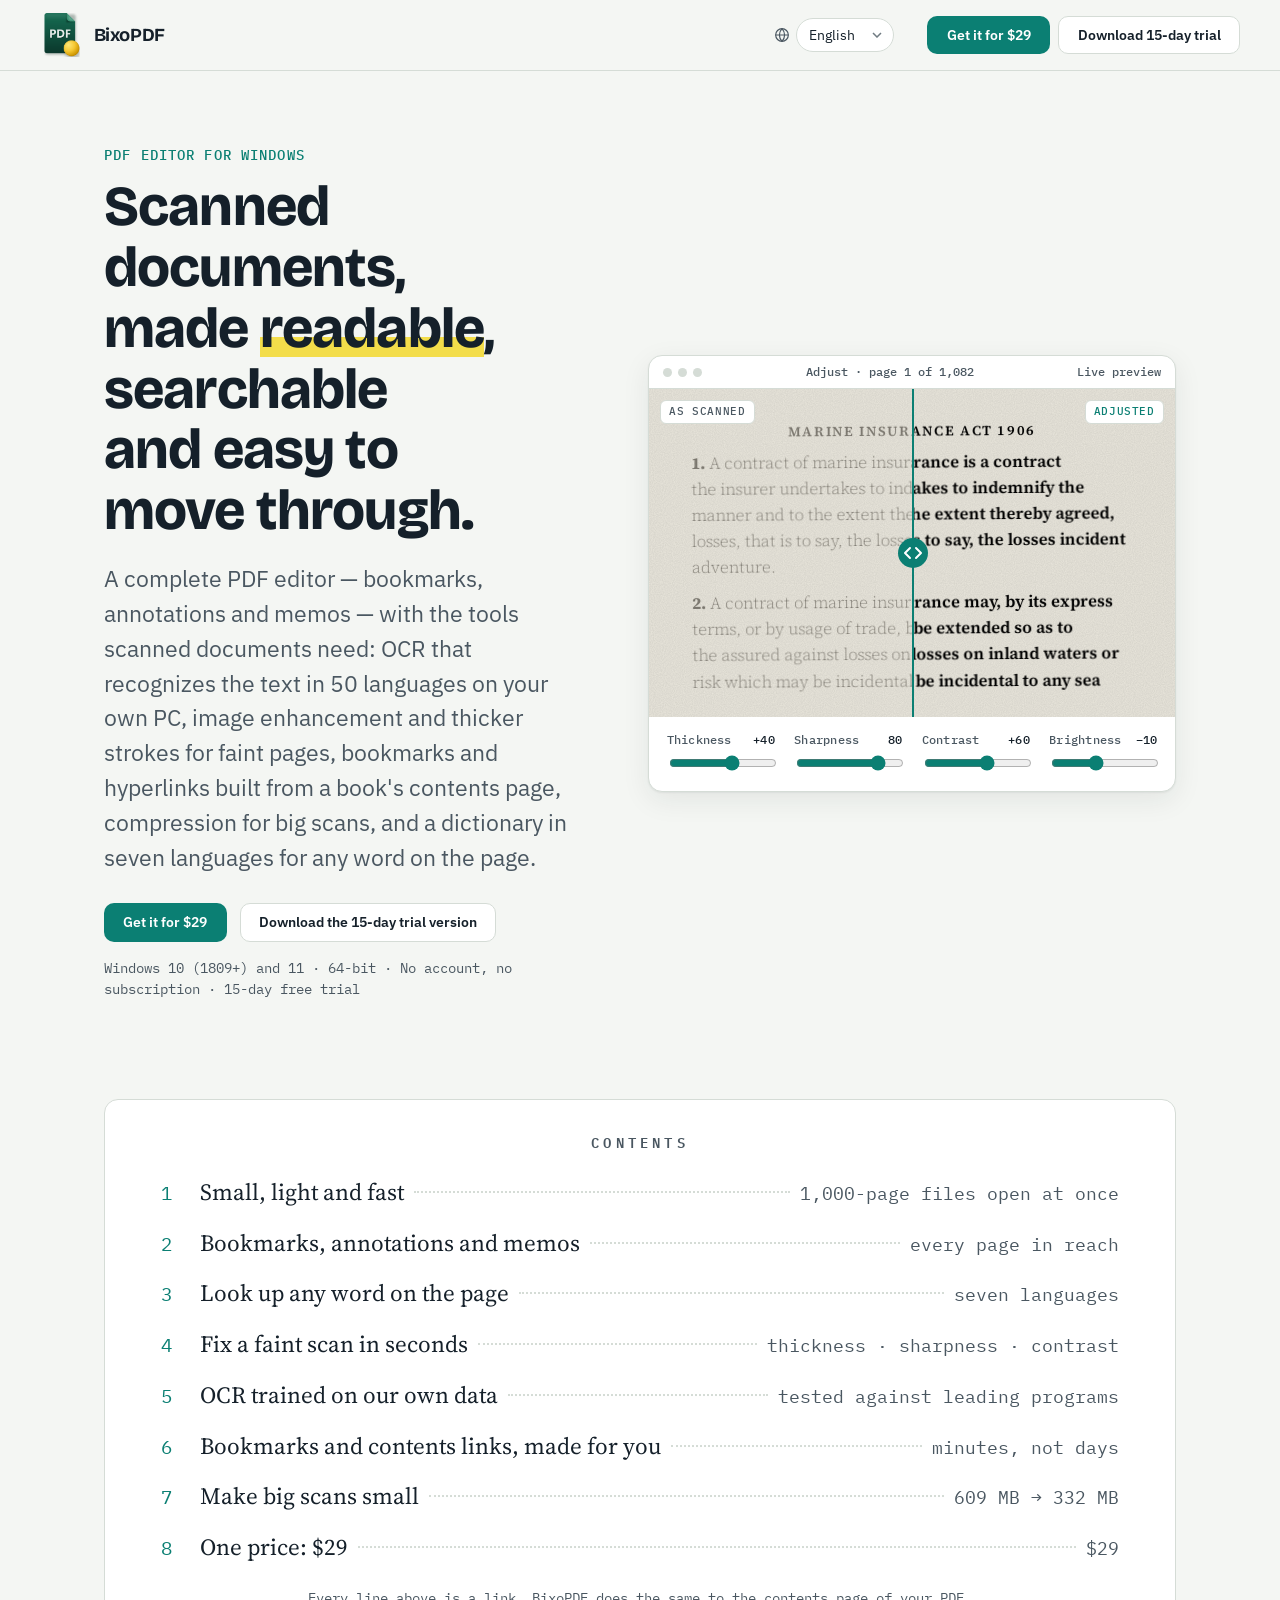
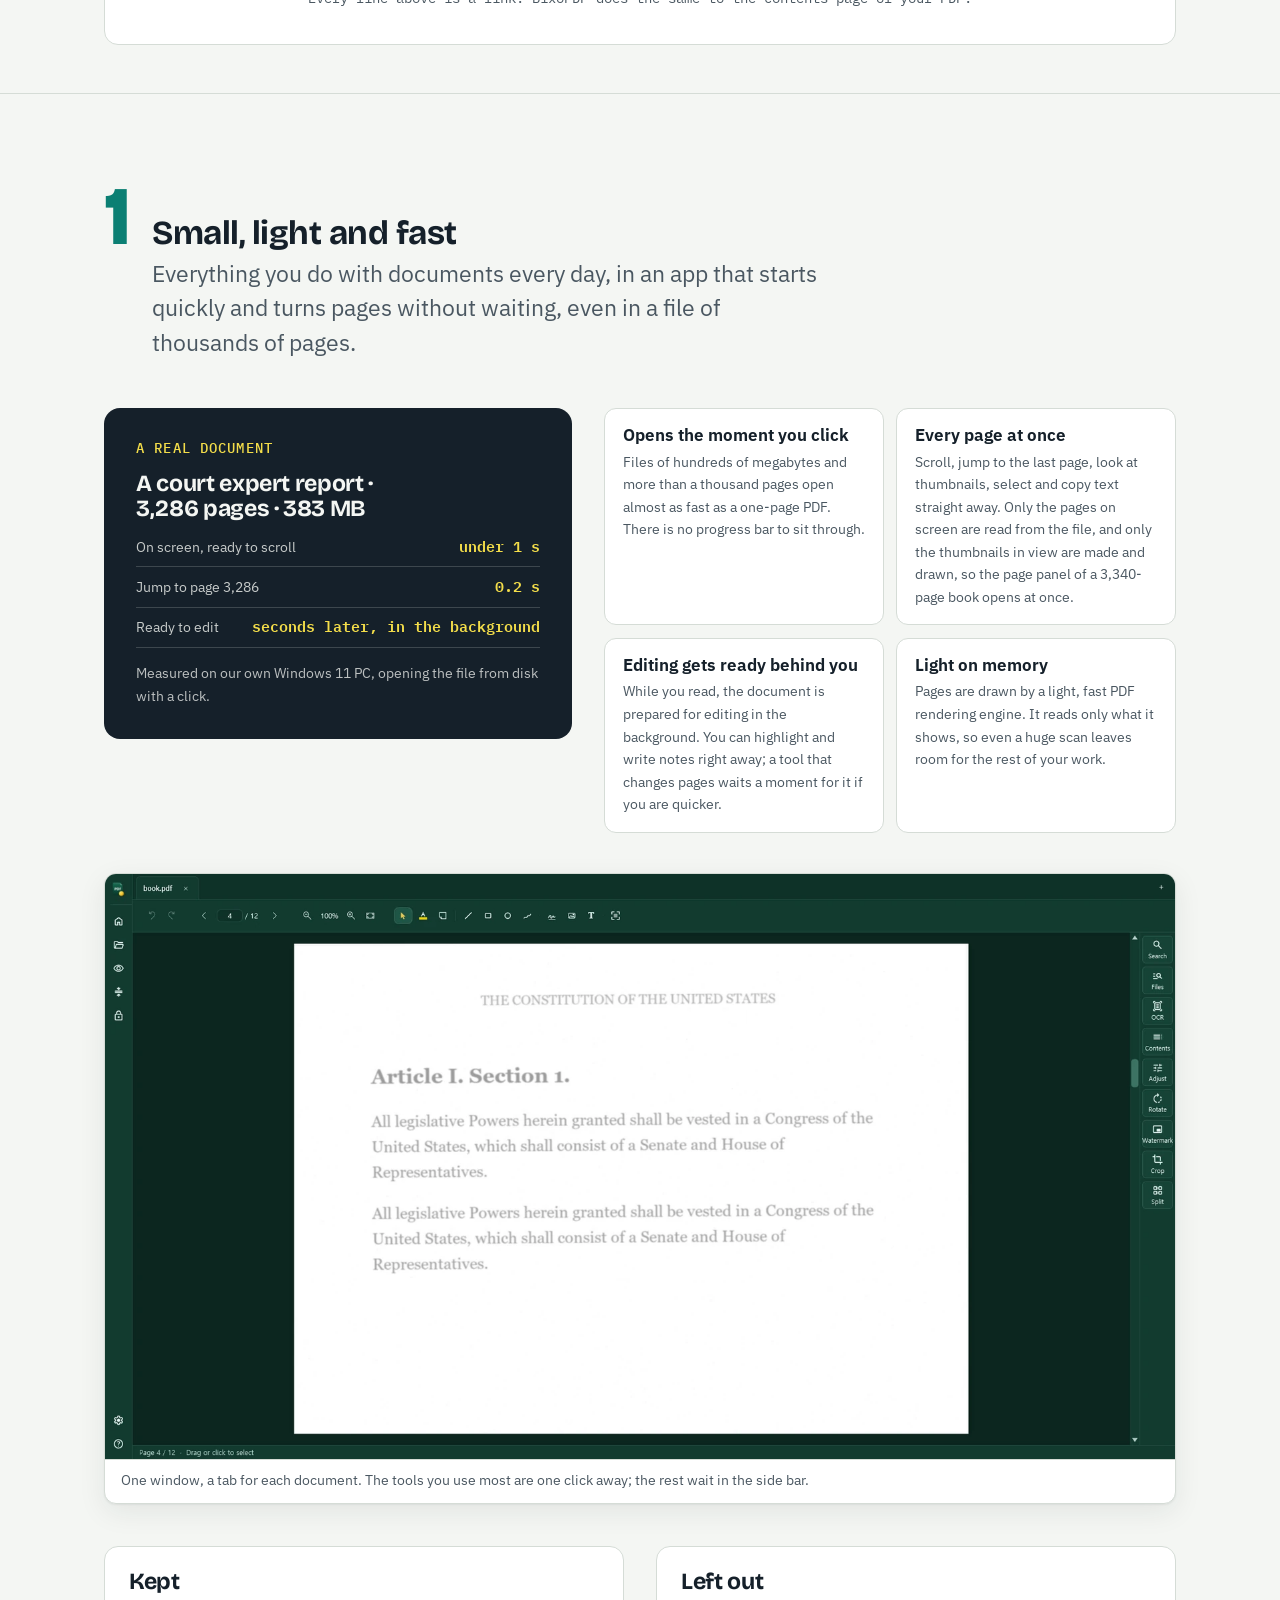
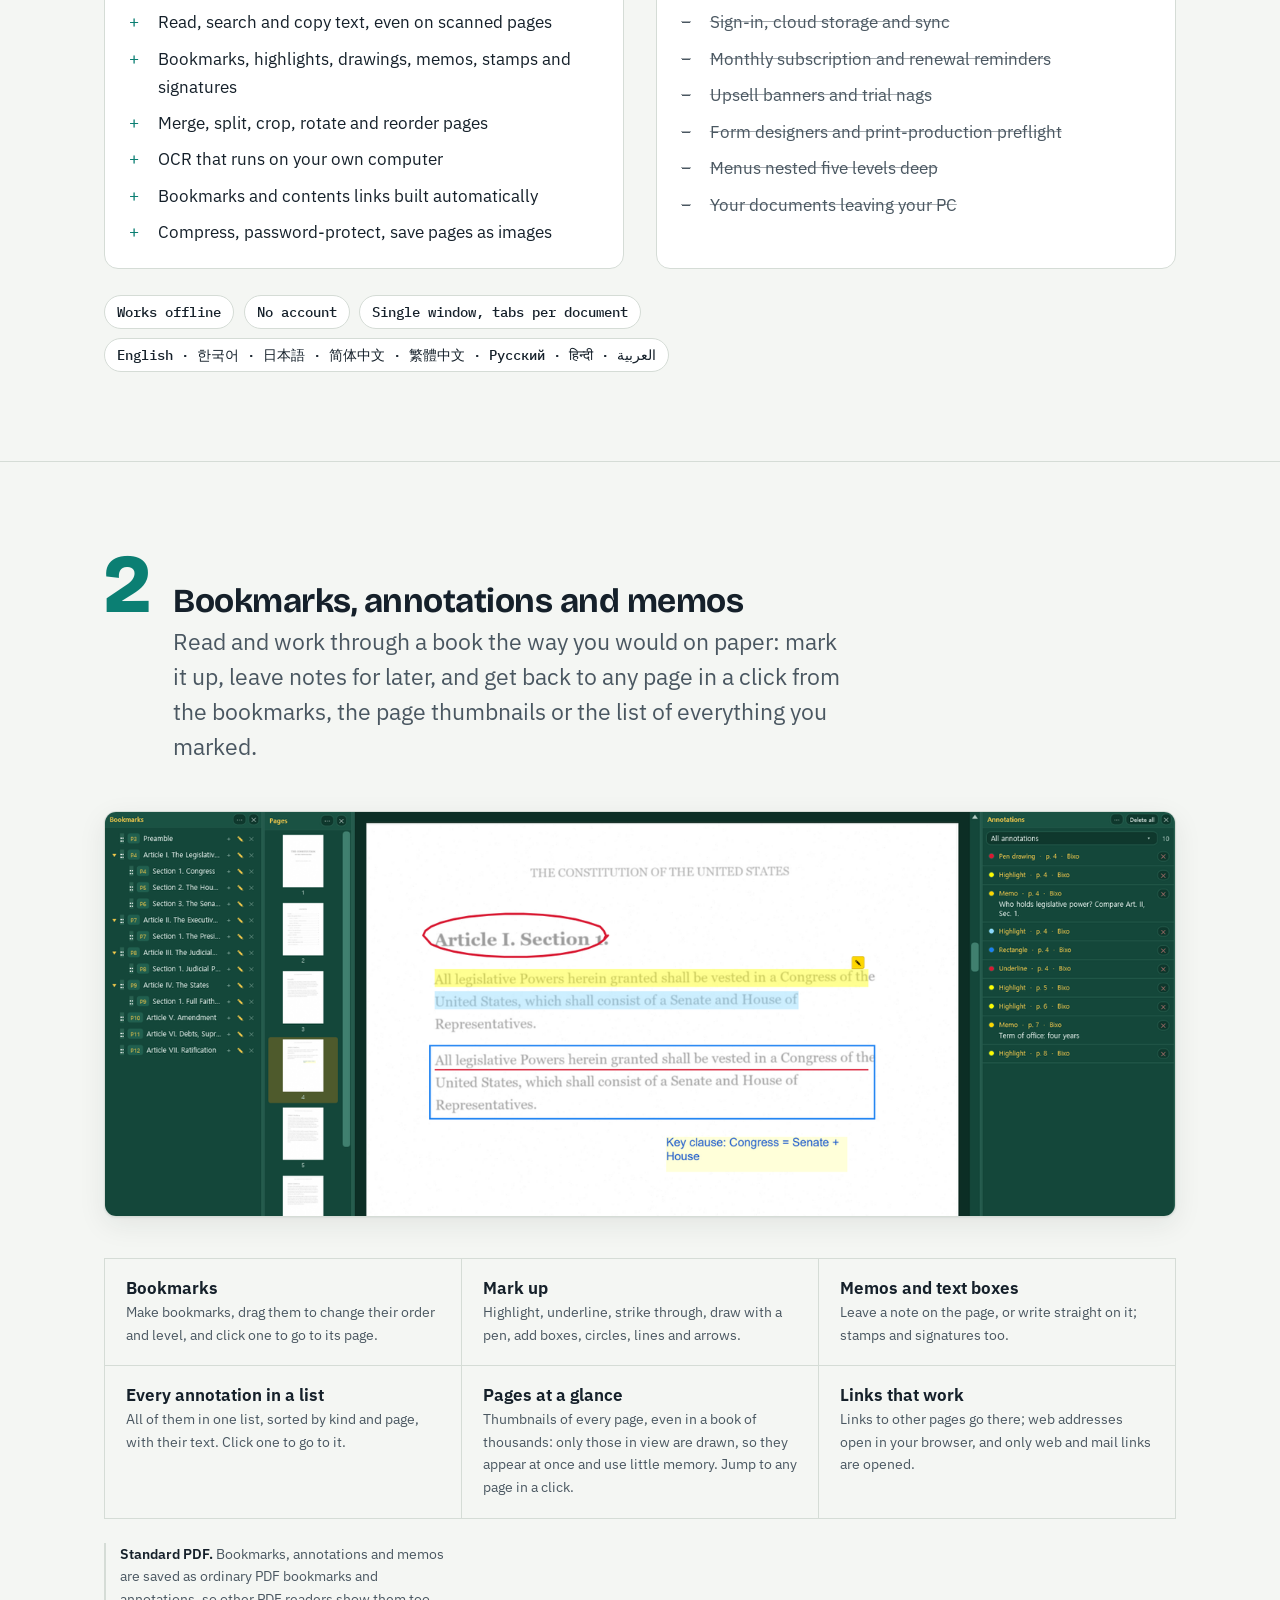
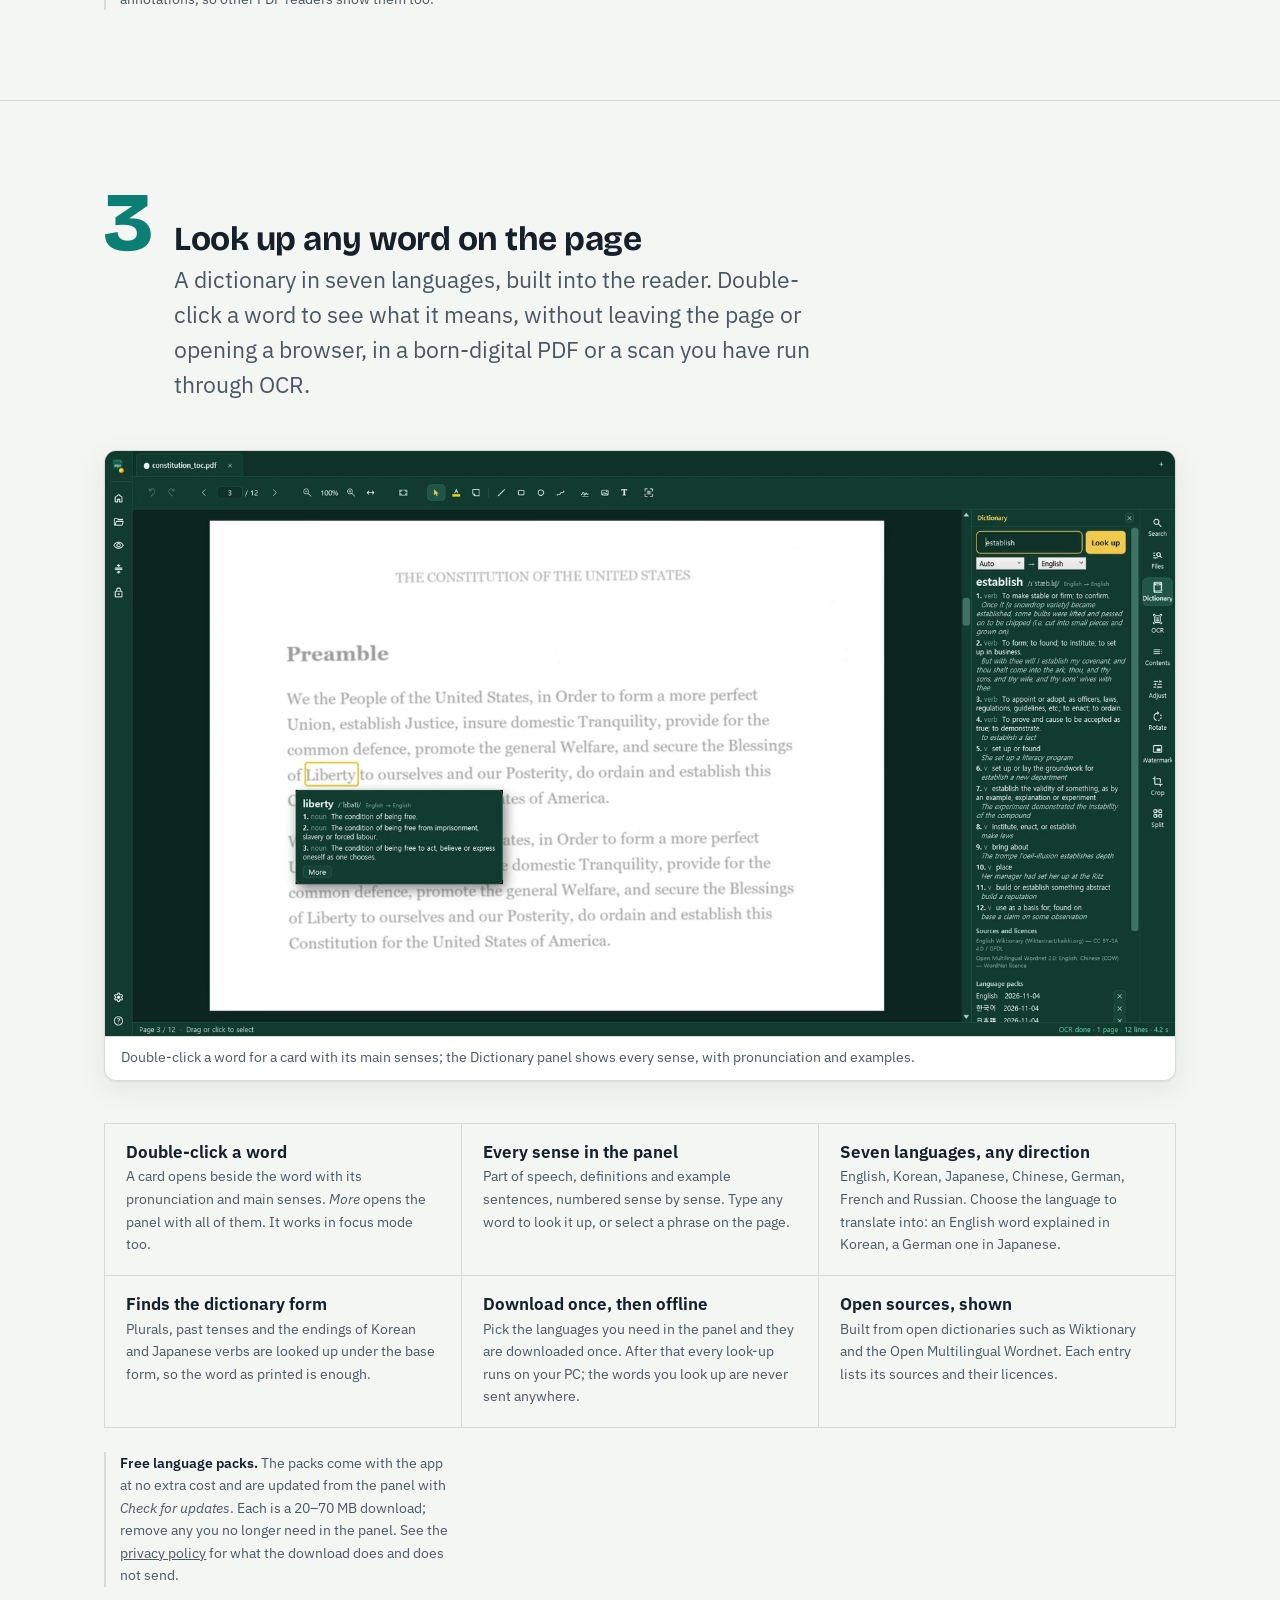
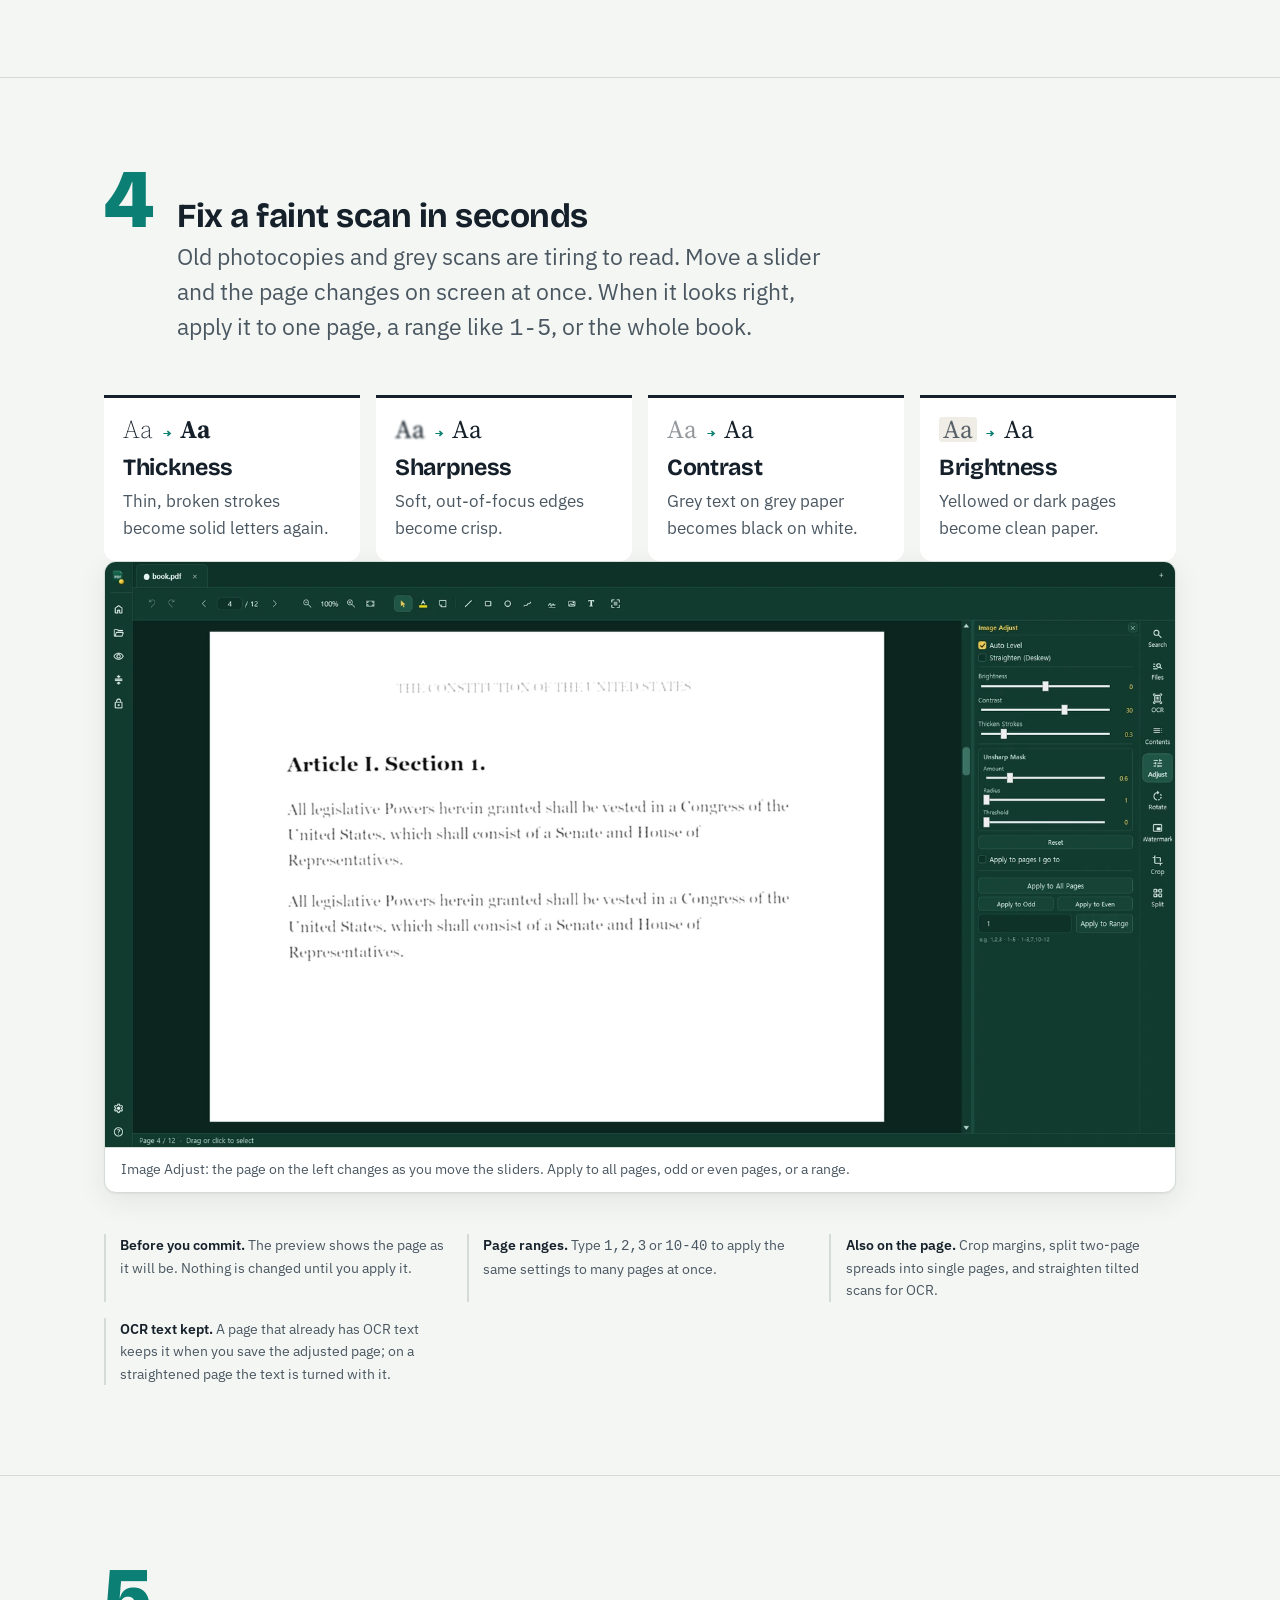
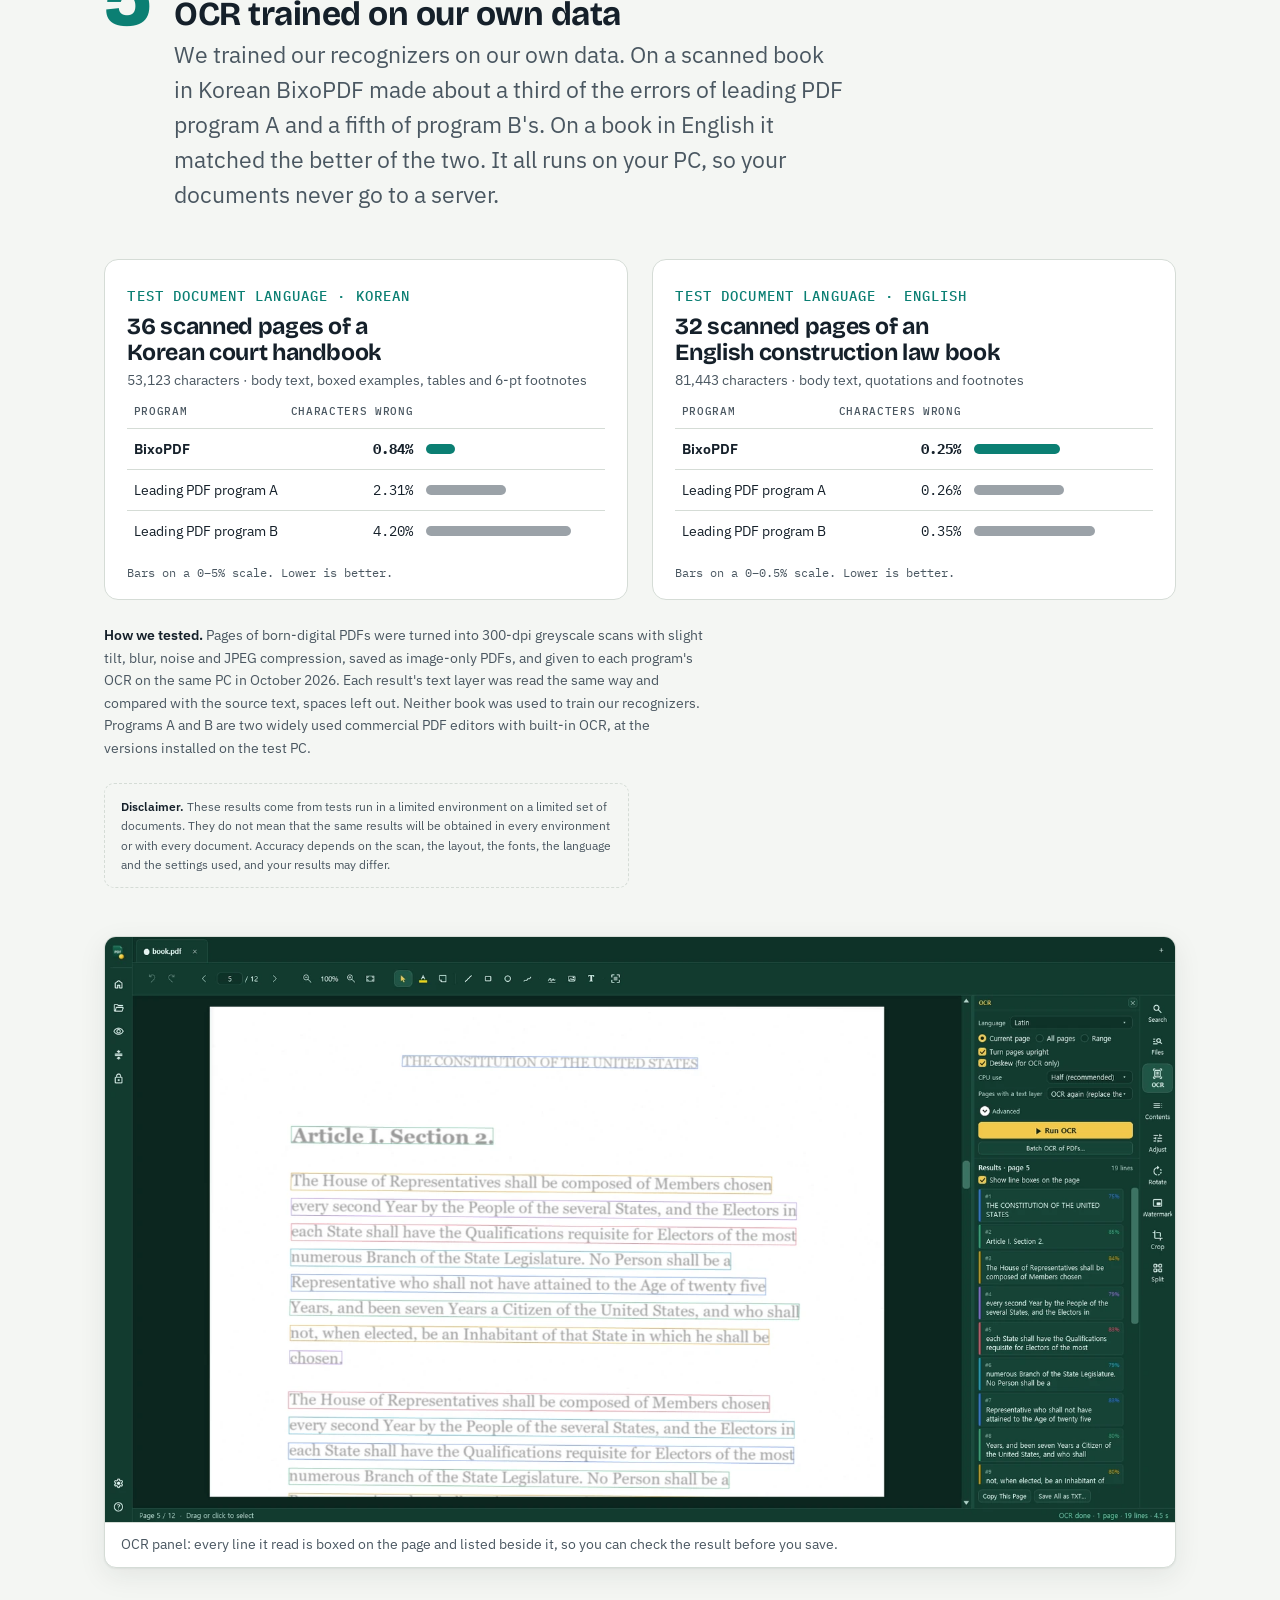
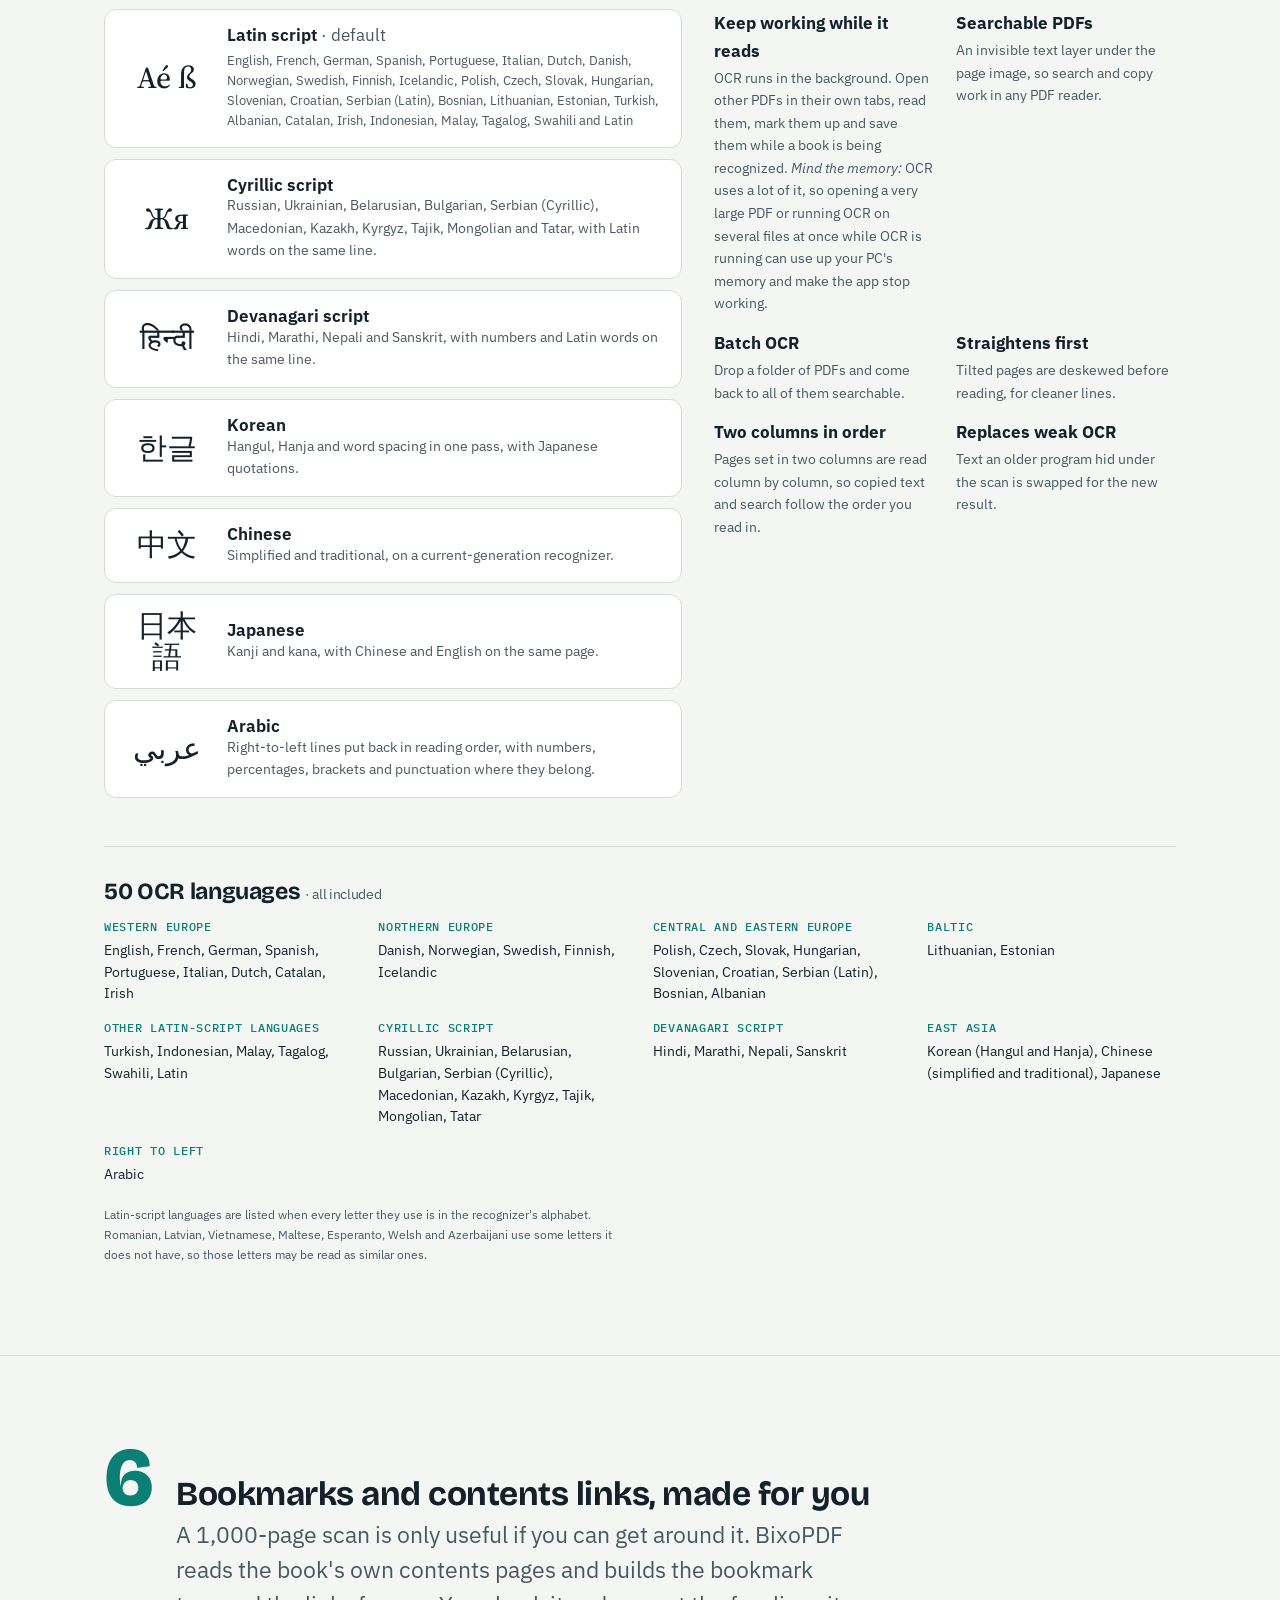
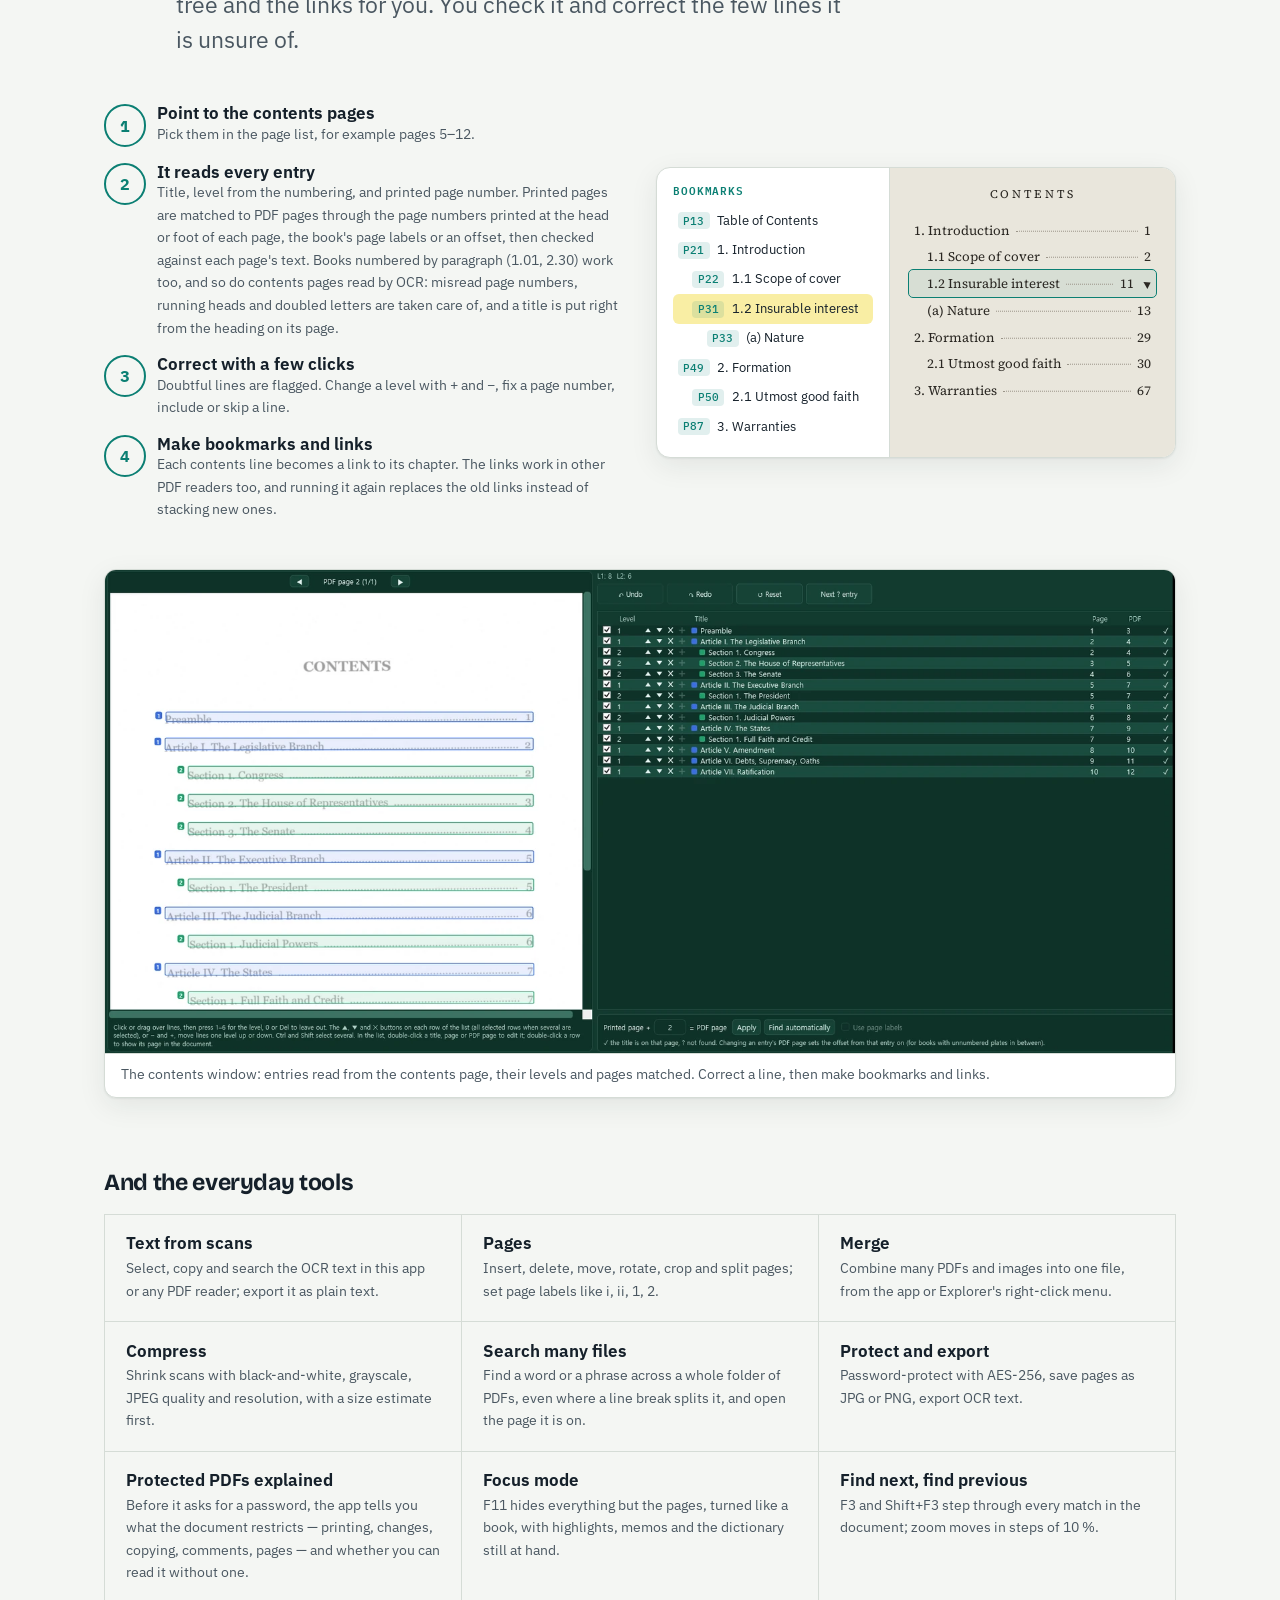
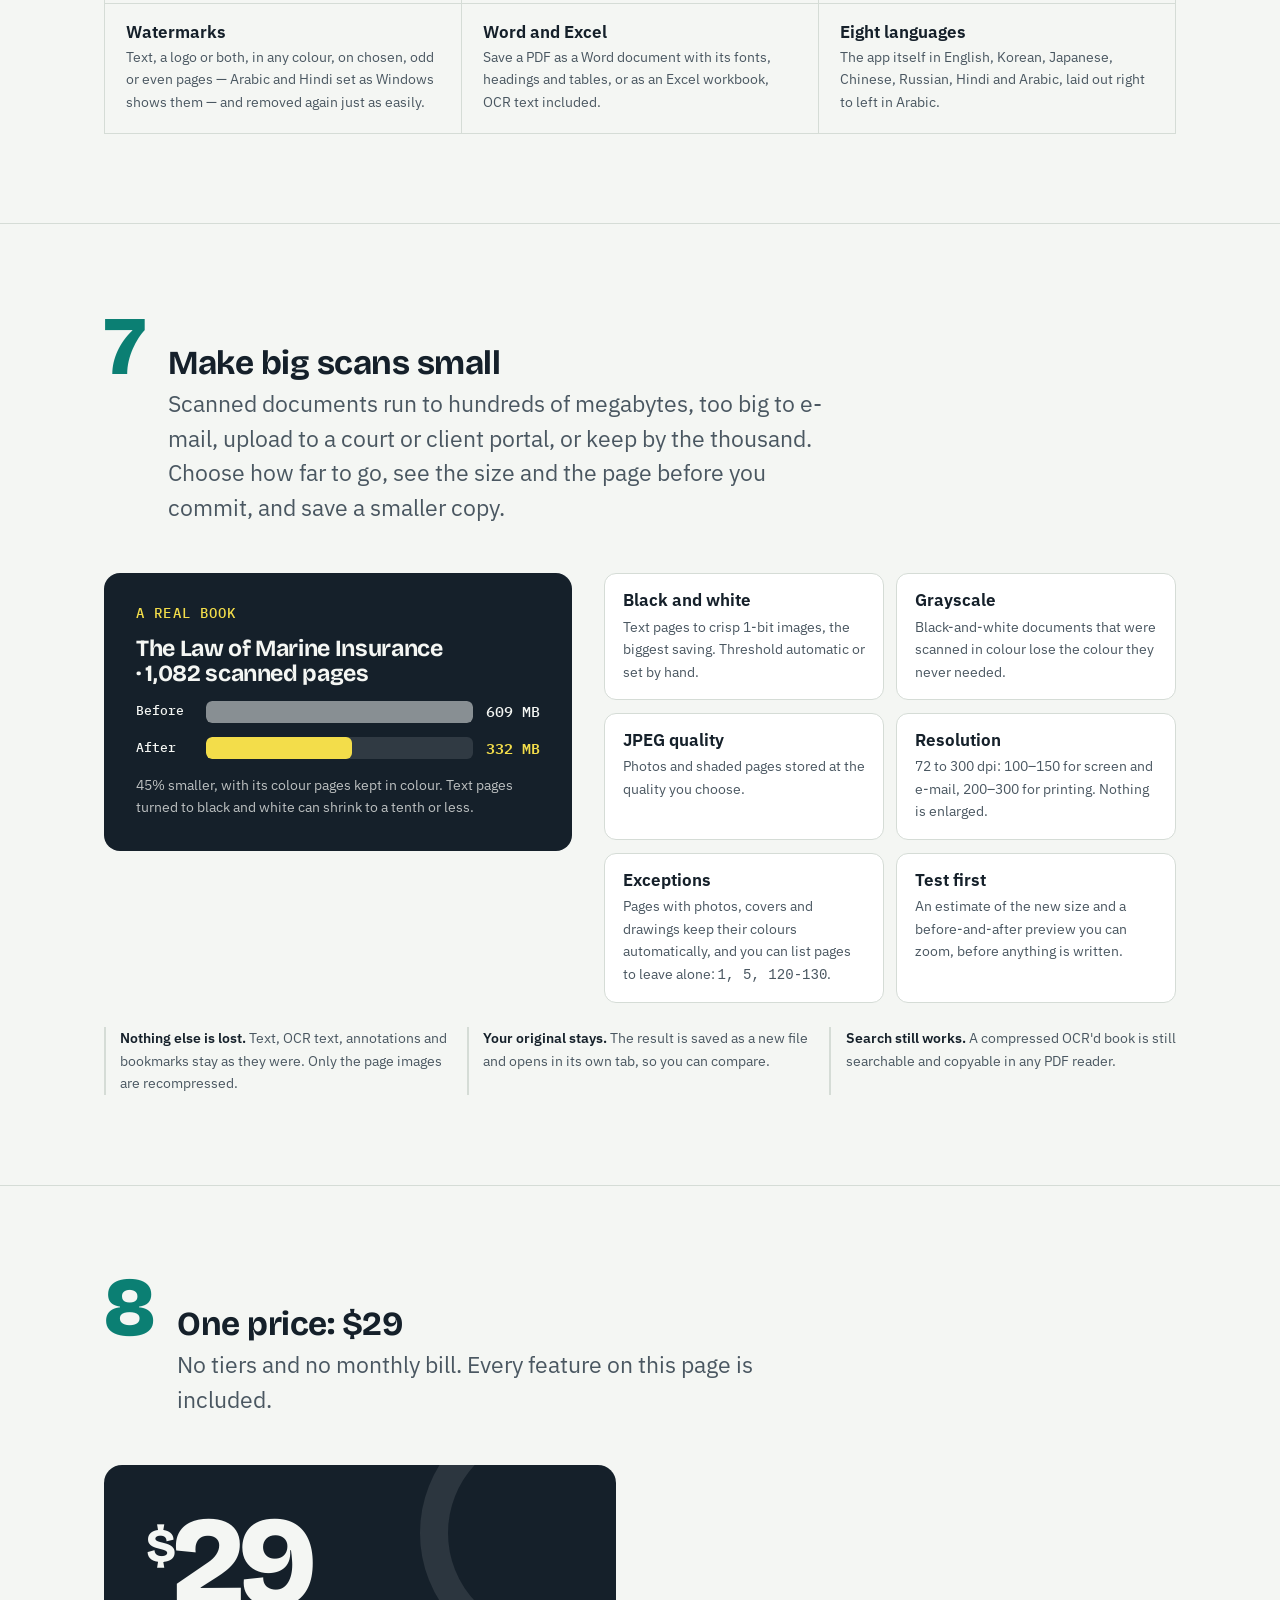
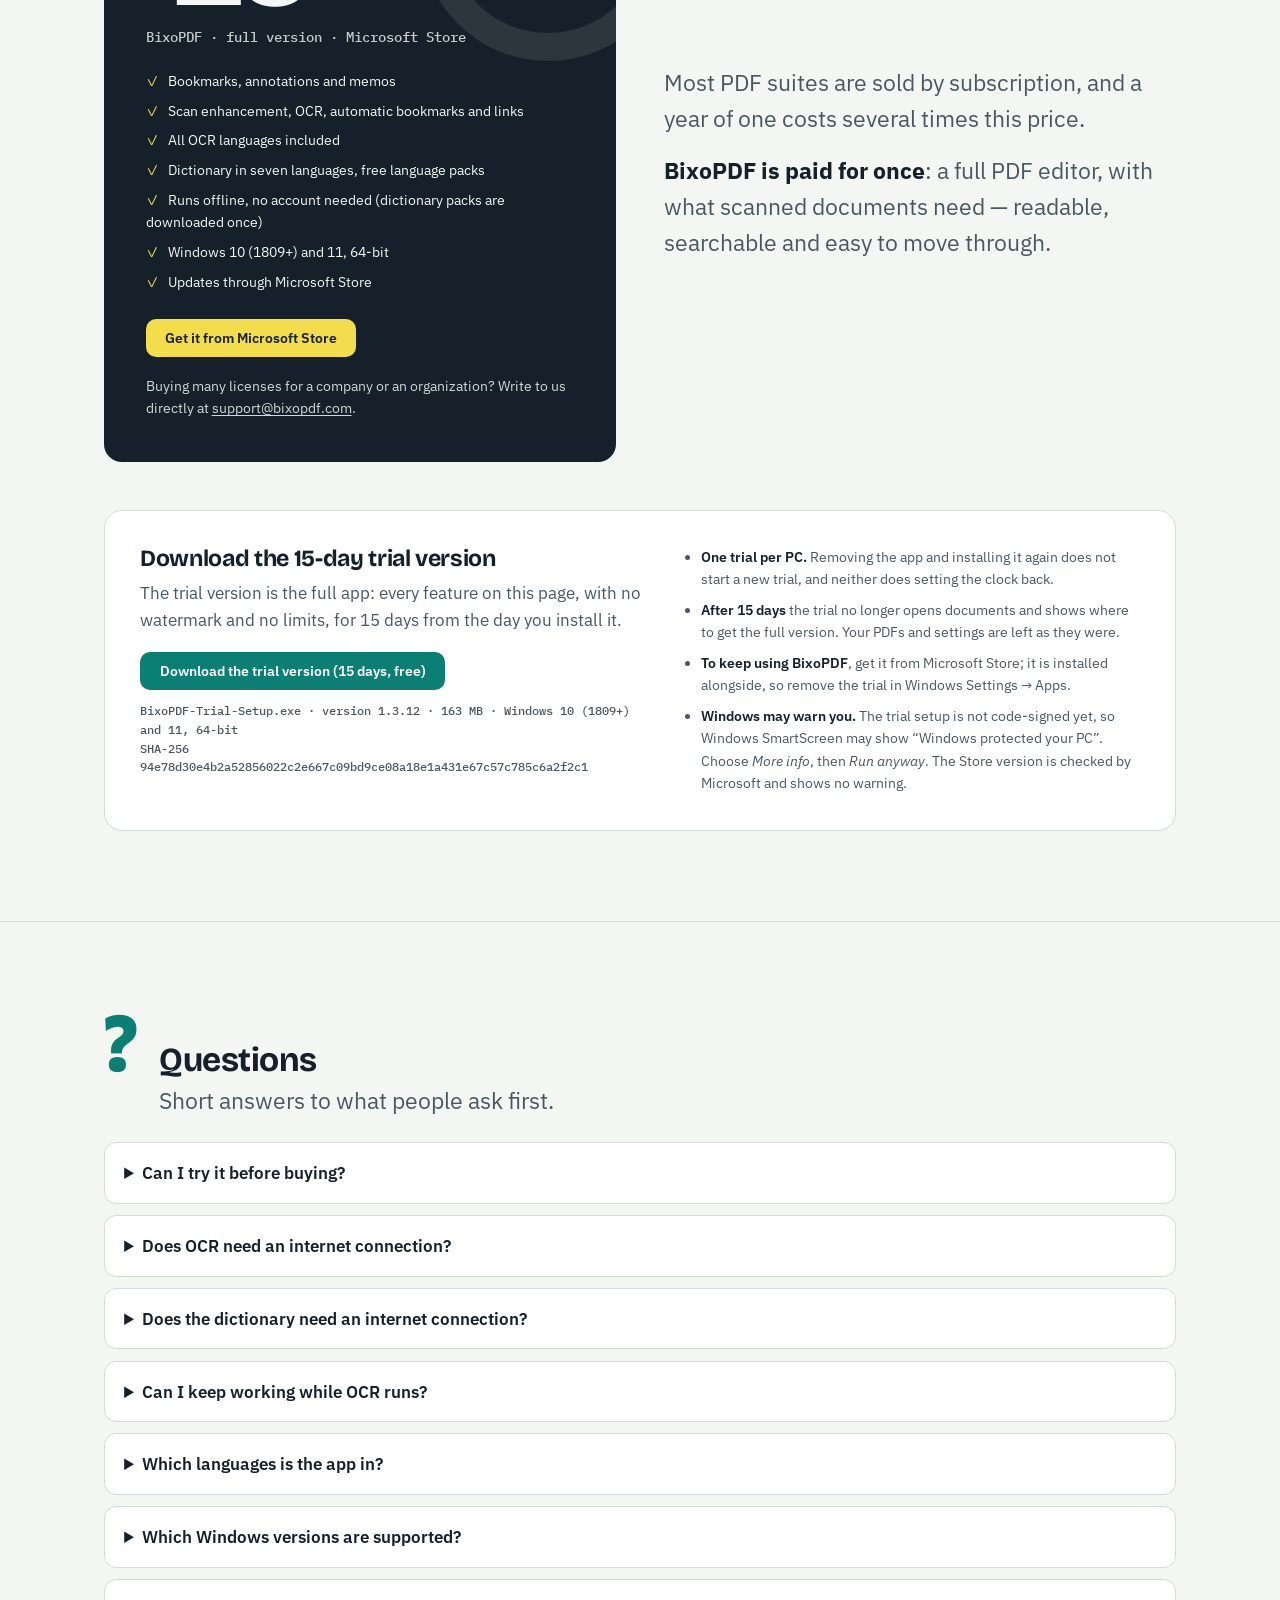
==== commit c9ad7f5f: "Trial 1.3.12: version and SHA-256 Co-Authored-By: Claude Opus 5.5 <noreply@anthropic.com>" ====
--- a/index.html
+++ b/index.html
@@ -805,7 +805,7 @@
           <h3>Download the 15-day trial version</h3>
           <p>The trial version is the full app: every feature on this page, with no watermark and no limits, for 15 days from the day you install it.</p>
           <a class="btn btn-primary" rel="nofollow" href="/download.html?l=en&amp;from=trial-section">Download the trial version (15 days, free)</a>
-          <p class="file">BixoPDF-Trial-Setup.exe · version 1.3.11 · 163 MB · Windows 10 (1809+) and 11, 64-bit<br>SHA-256 e2ca4657ae54c97e4acbcfe1e020199ed1db0c21a768c031f877683dd76db65b</p>
+          <p class="file">BixoPDF-Trial-Setup.exe · version 1.3.12 · 163 MB · Windows 10 (1809+) and 11, 64-bit<br>SHA-256 94e78d30e4b2a52856022c2e667c09bd9ce08a18e1a431e67c57c785c6a2f2c1</p>
         </div>
         <ul>
           <li><b>One trial per PC.</b> Removing the app and installing it again does not start a new trial, and neither does setting the clock back.</li>
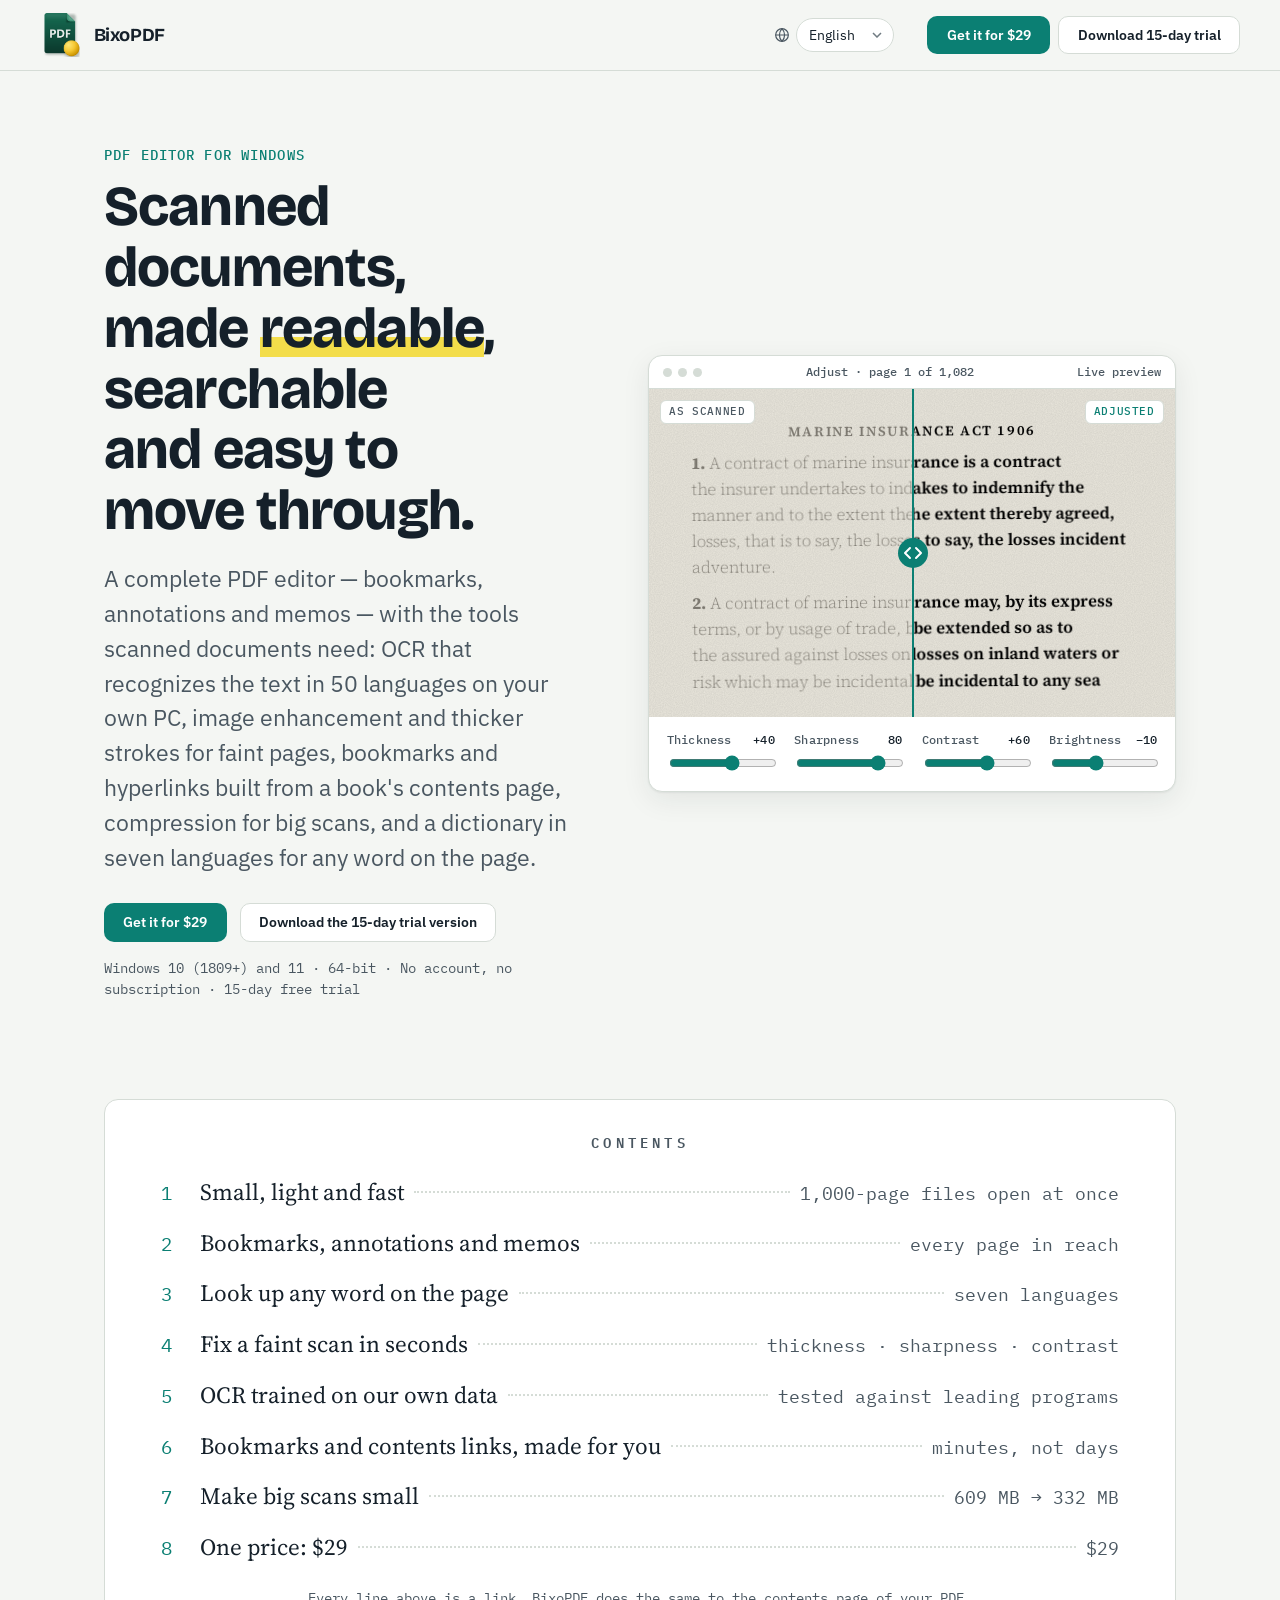
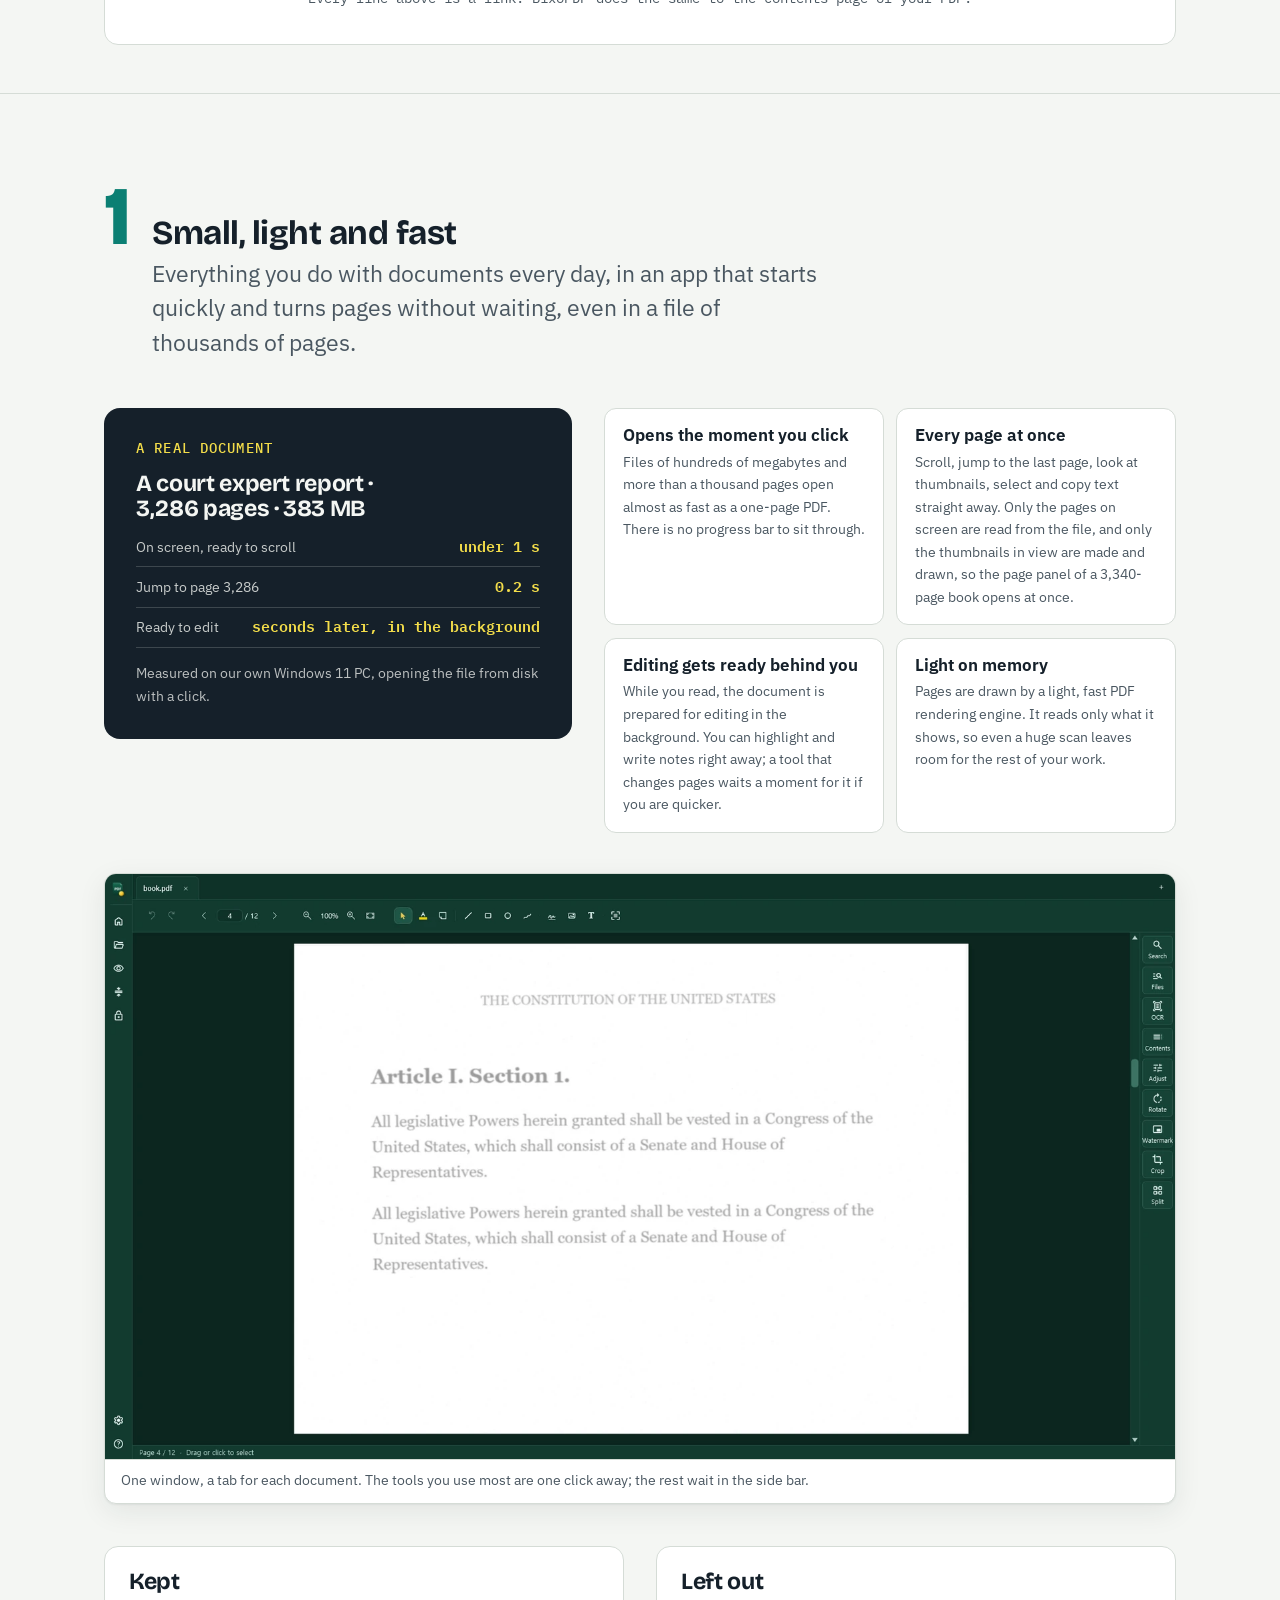
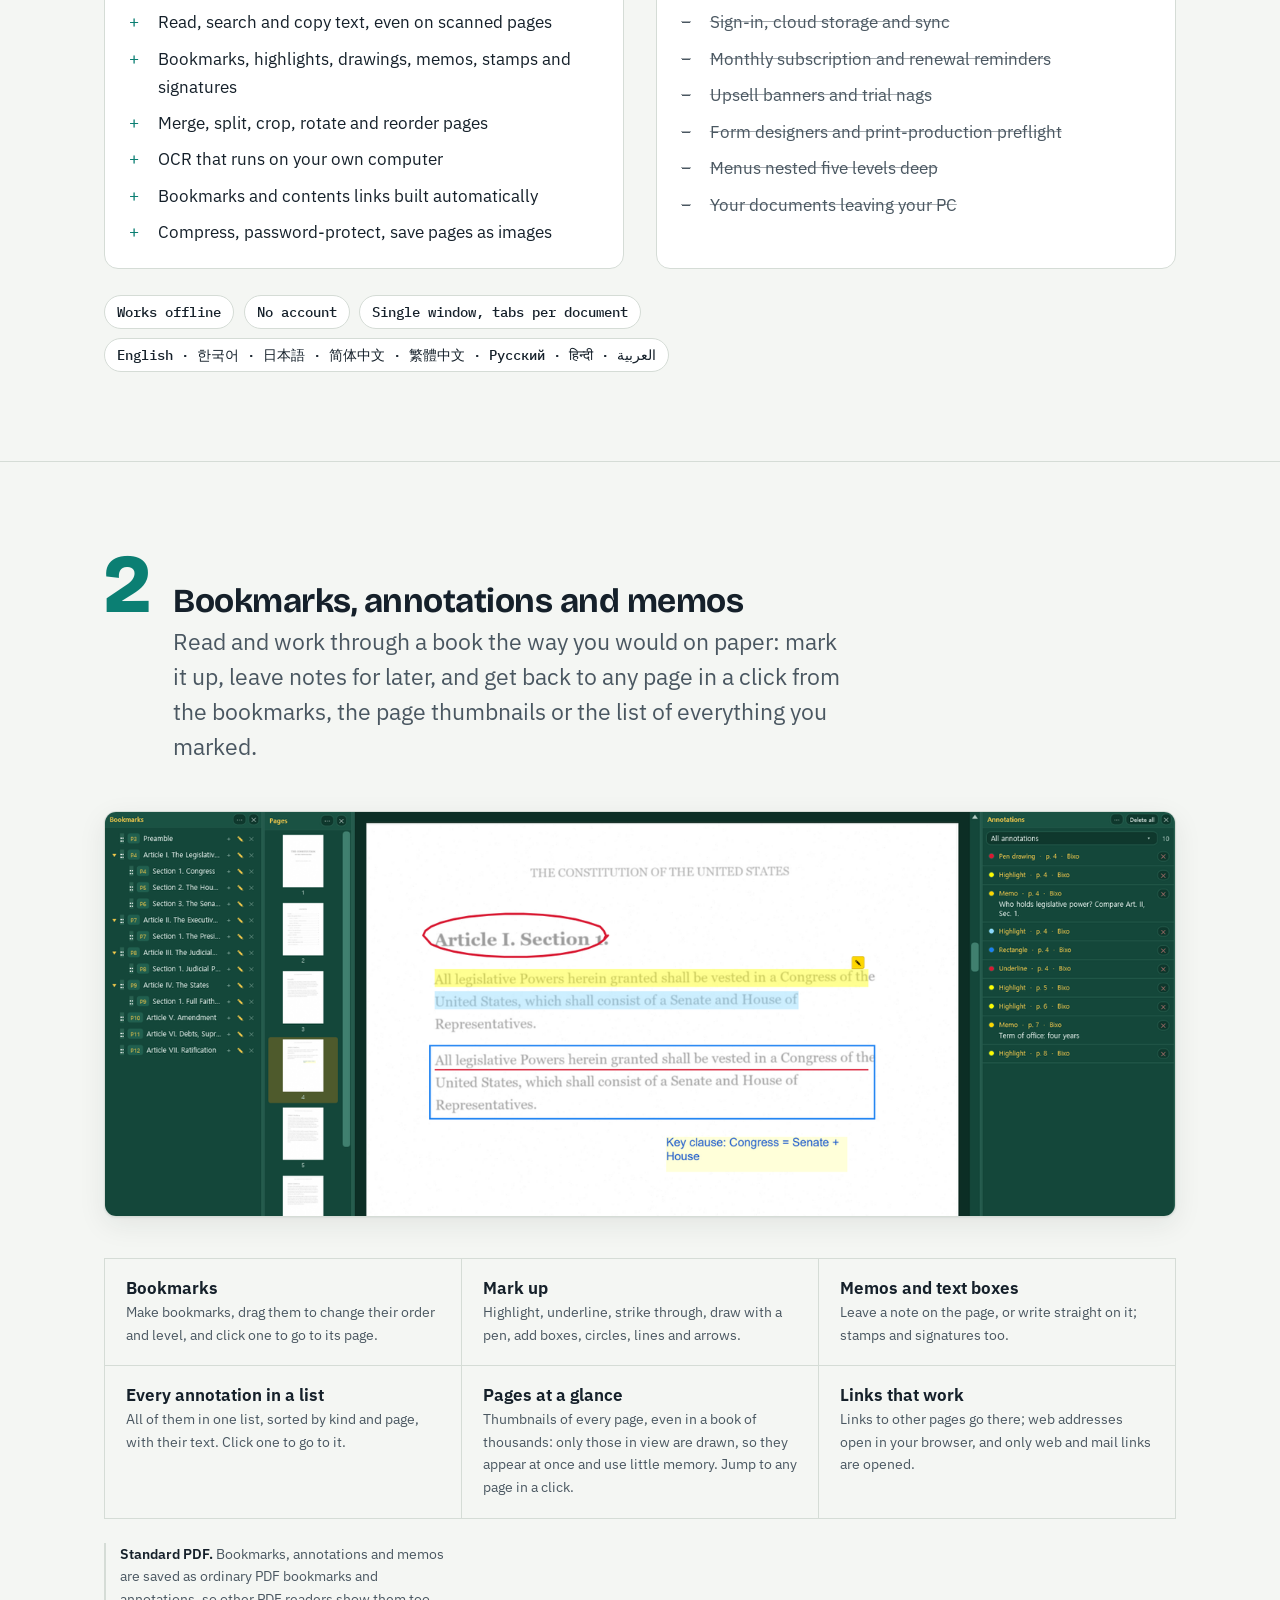
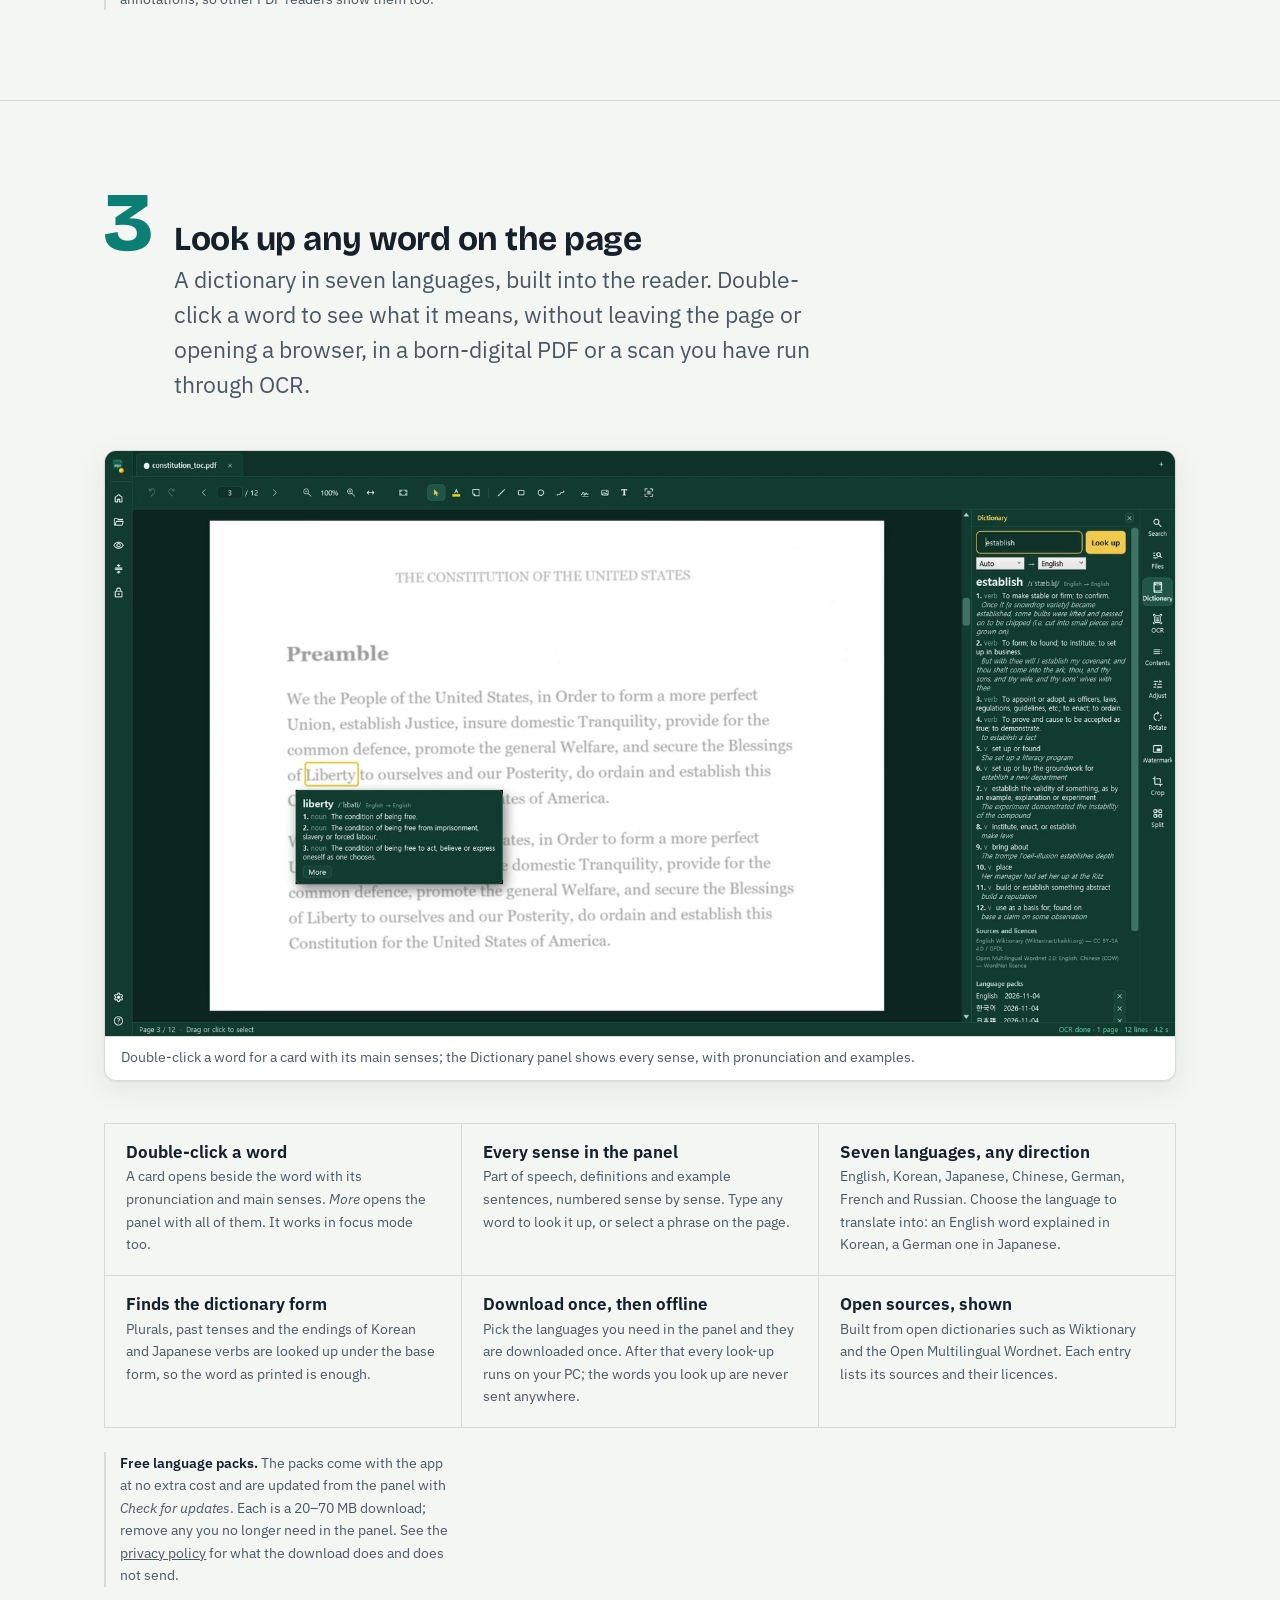
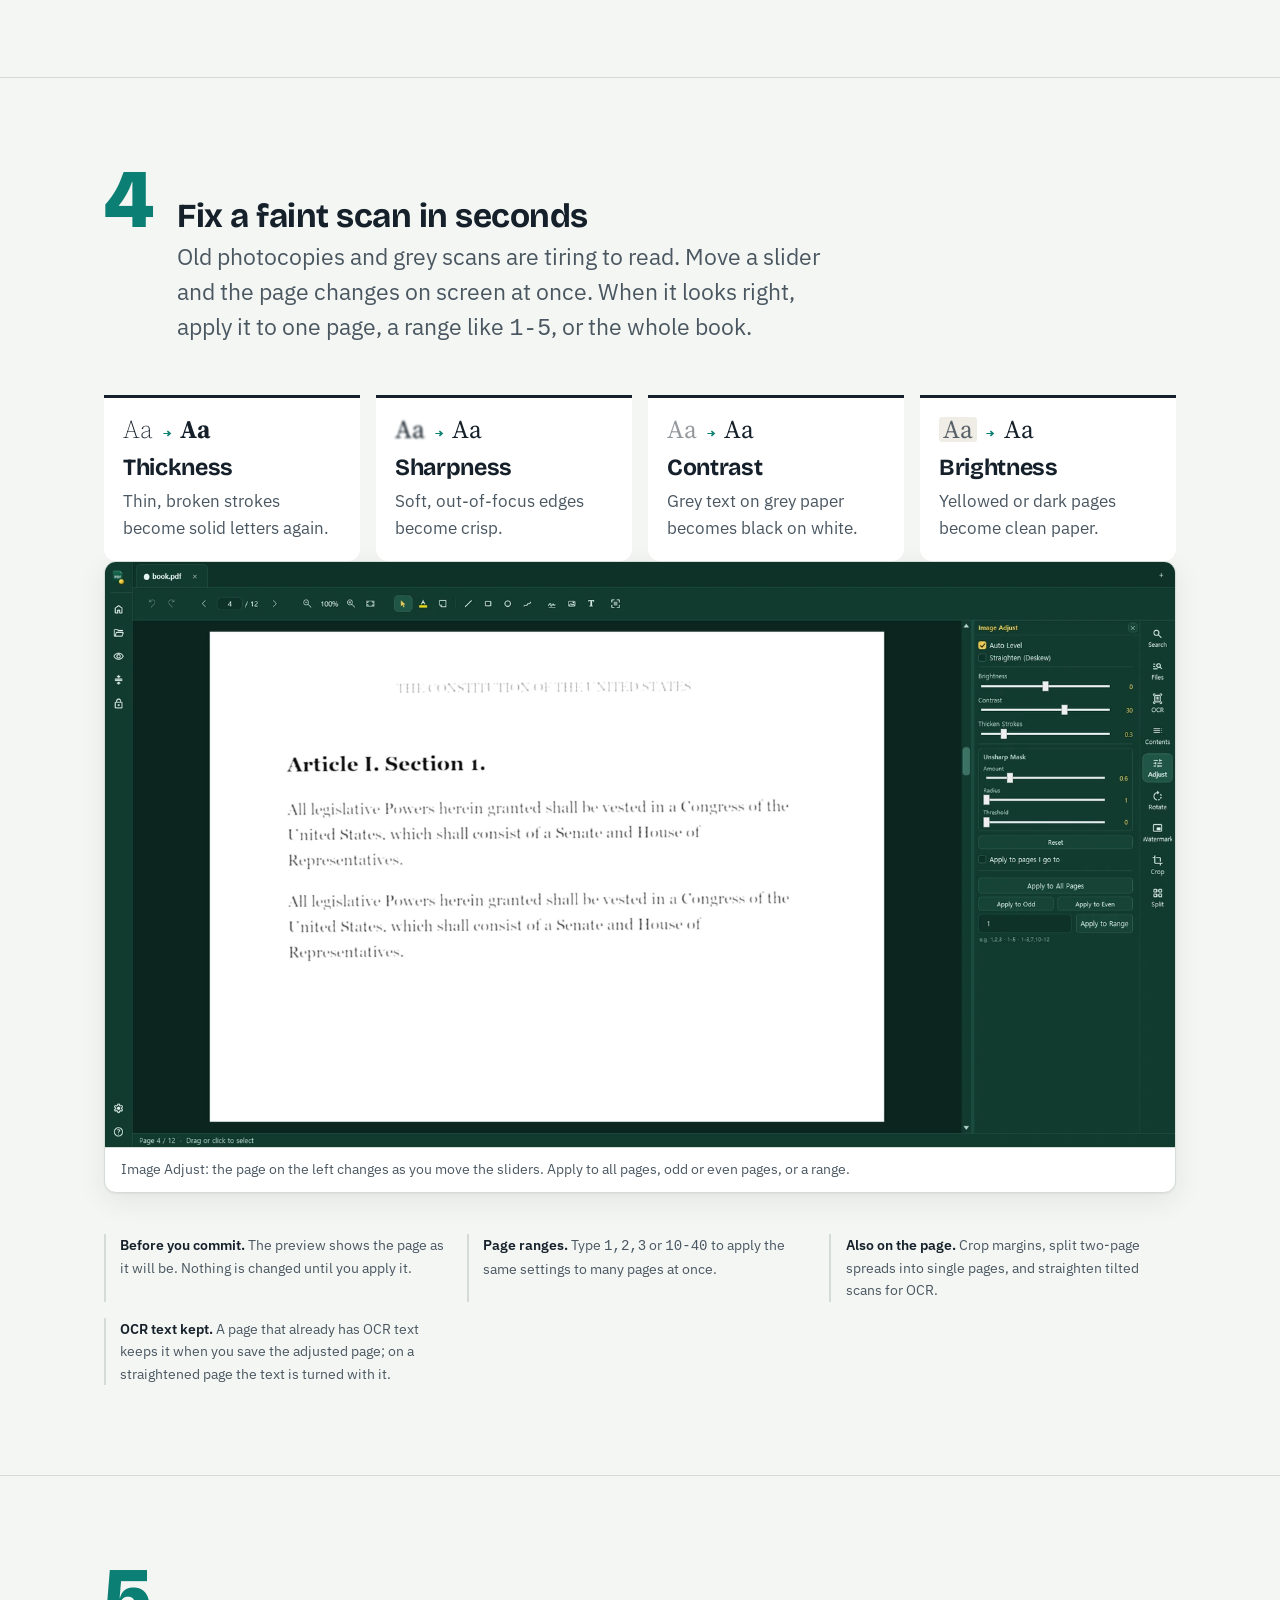
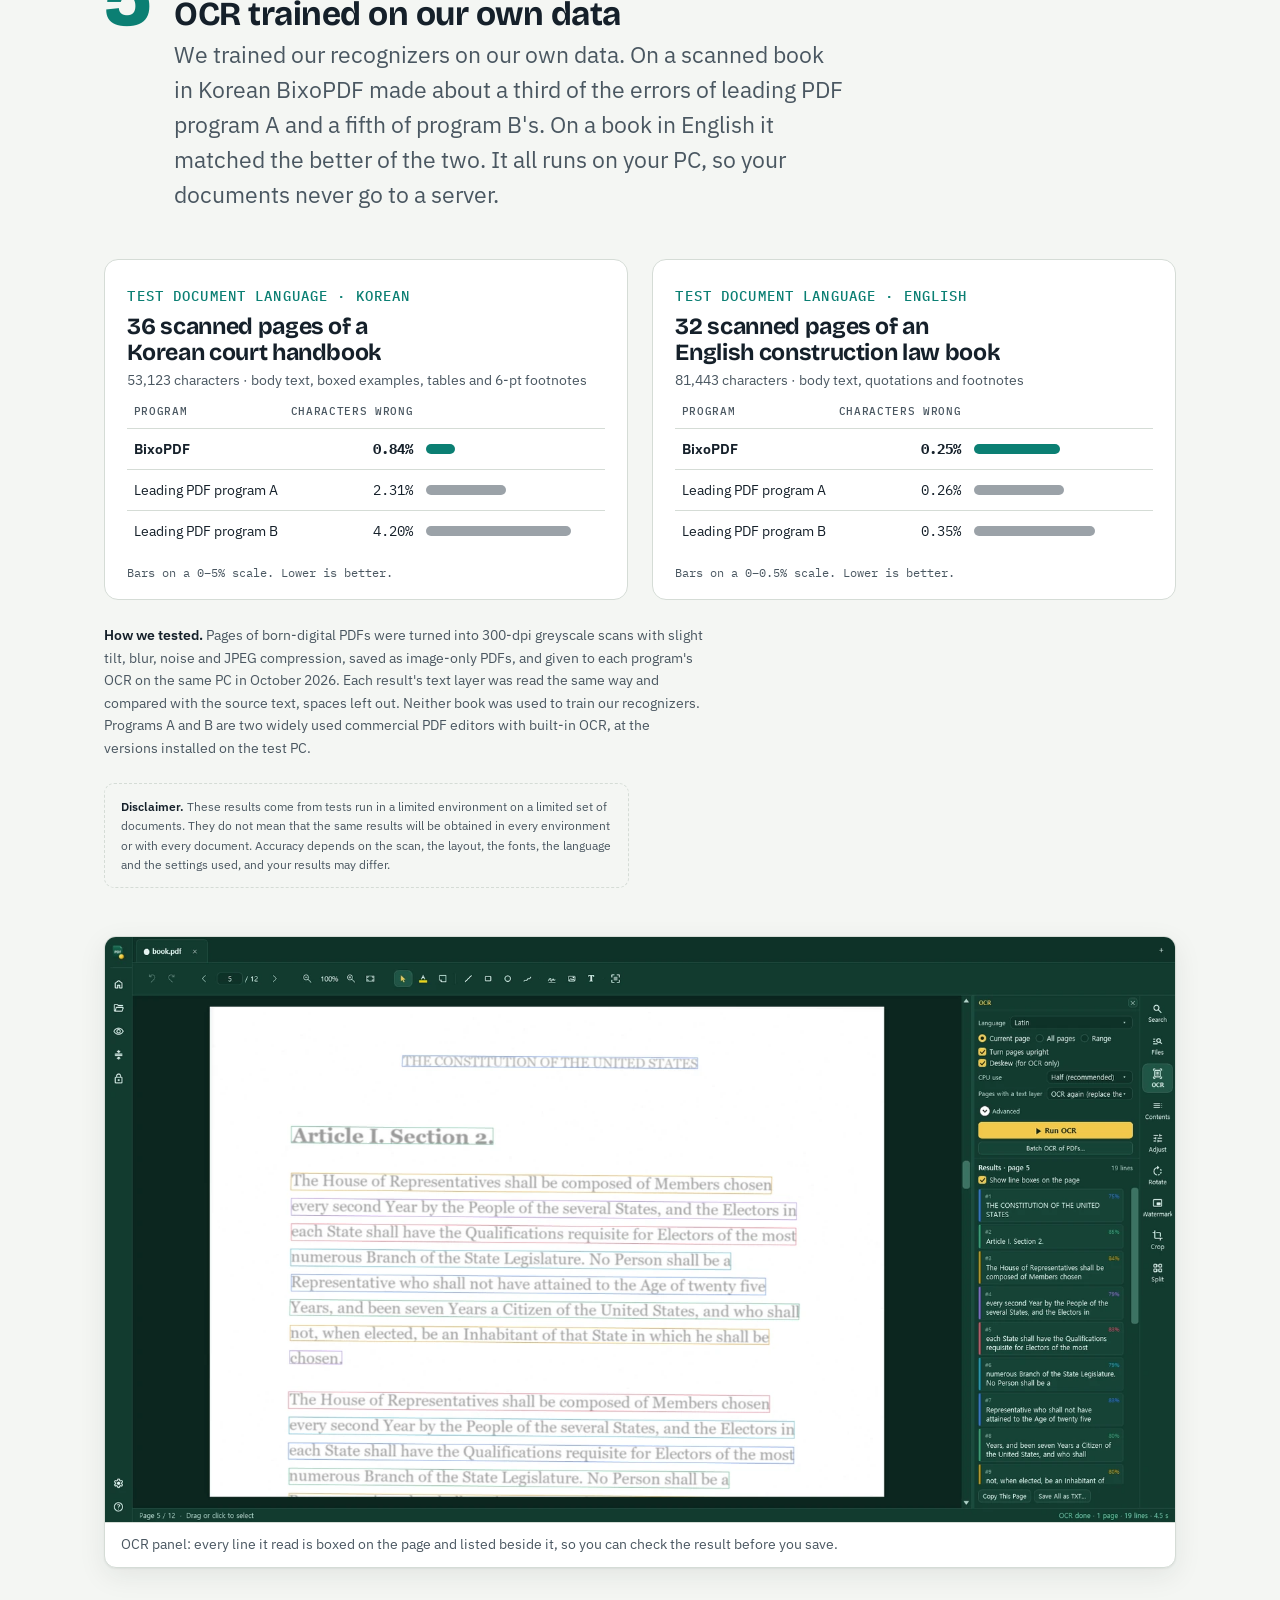
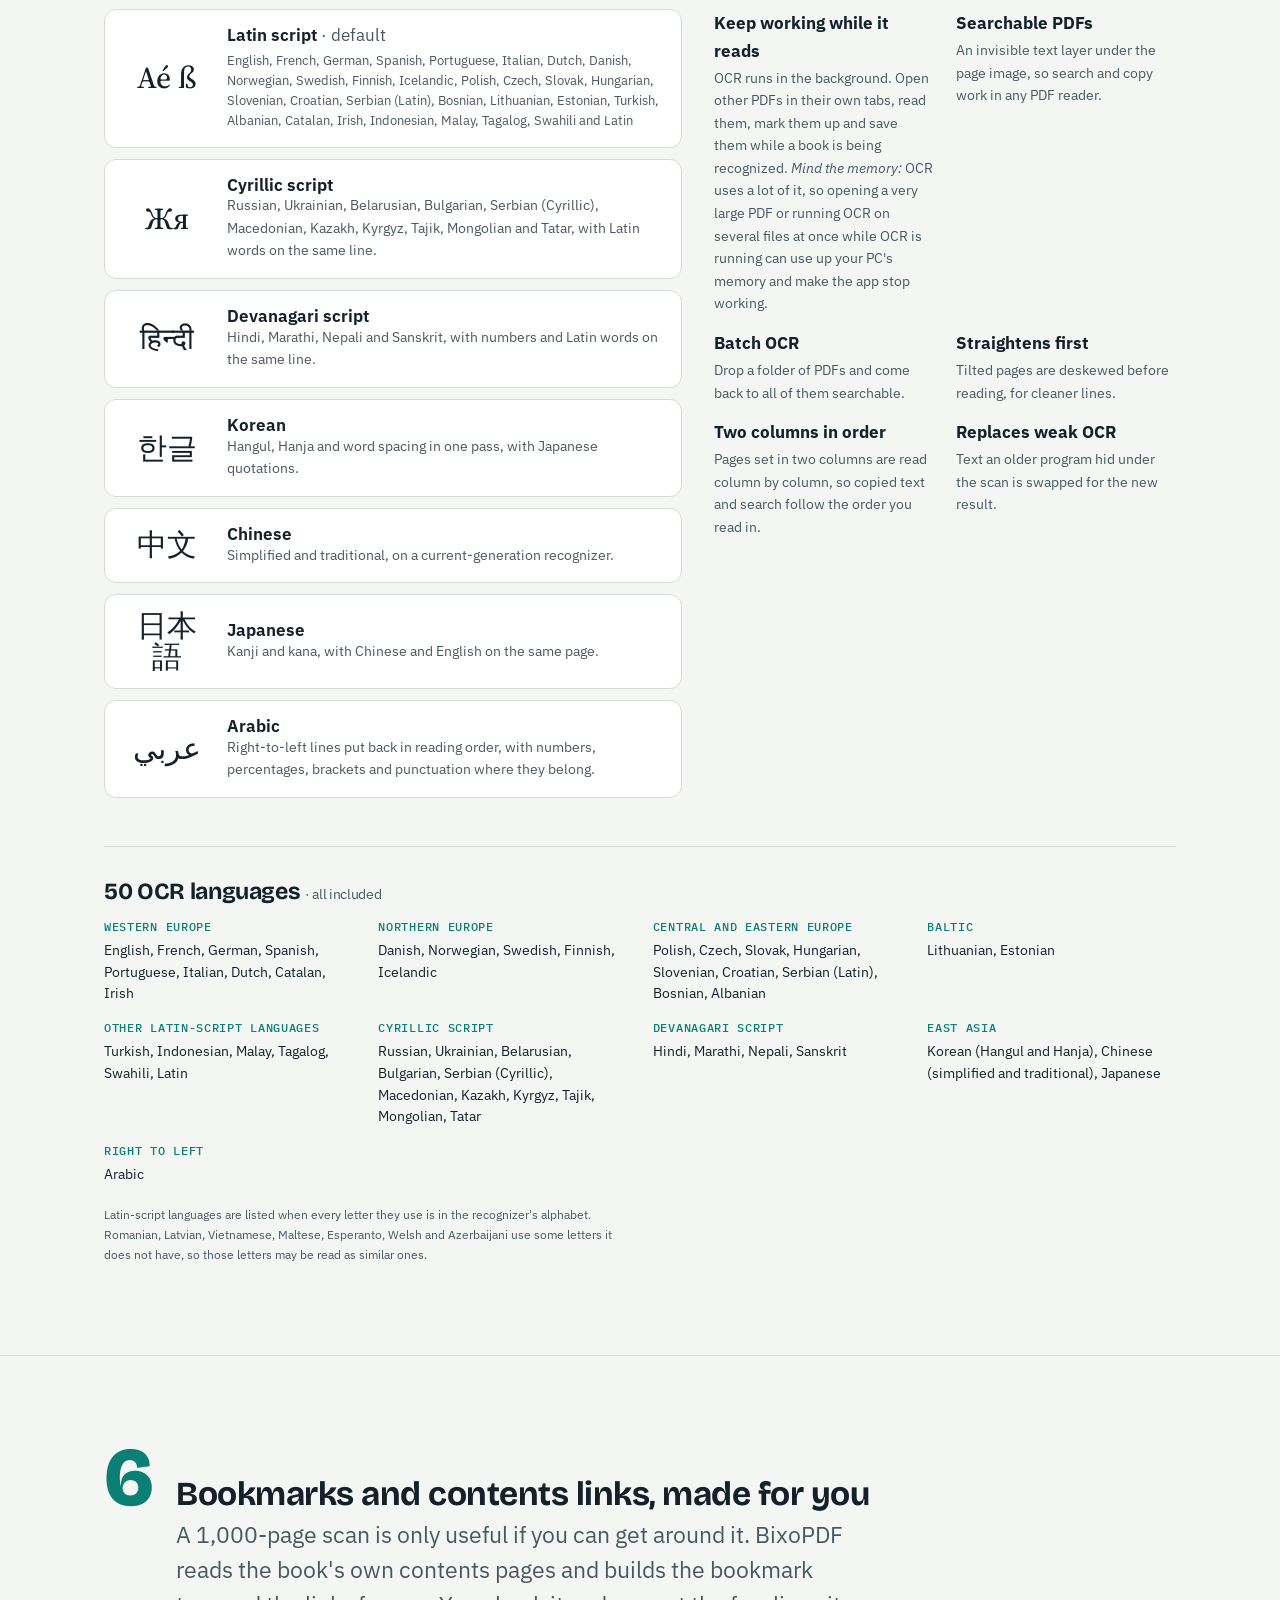
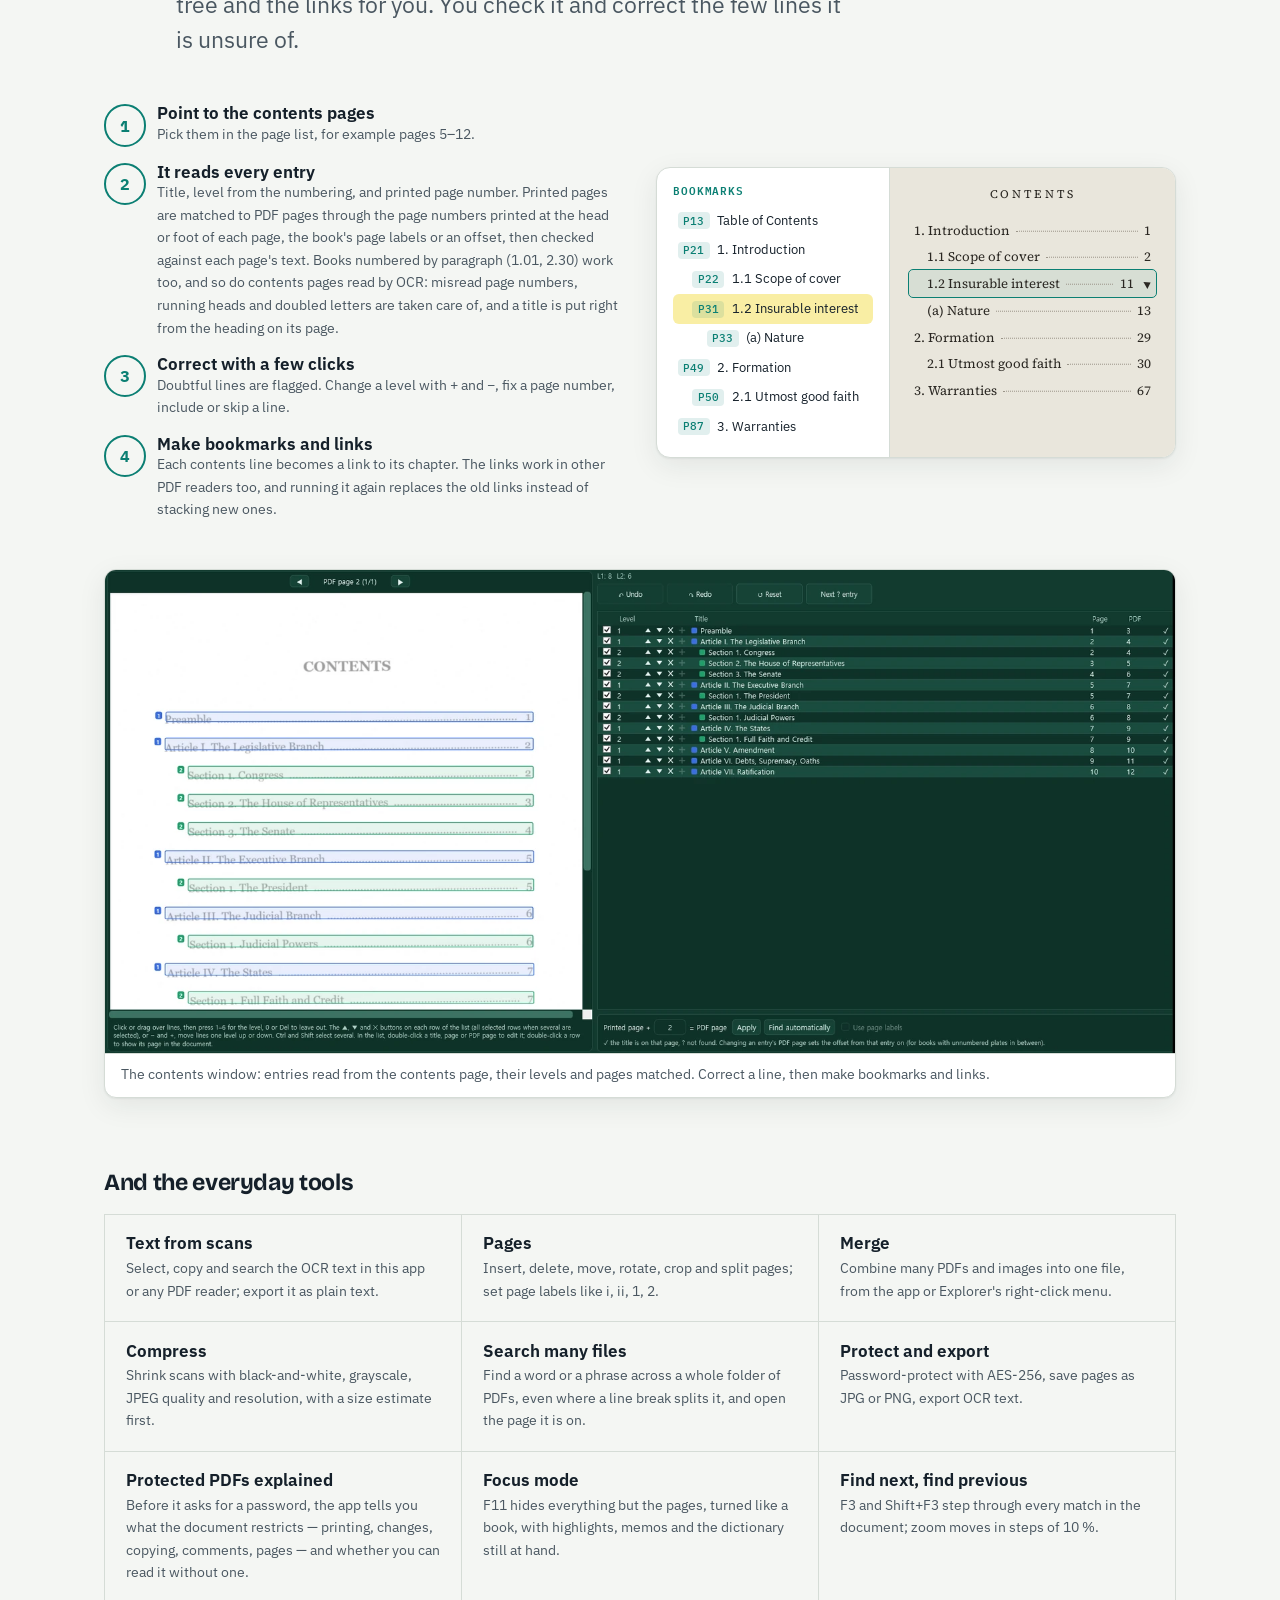
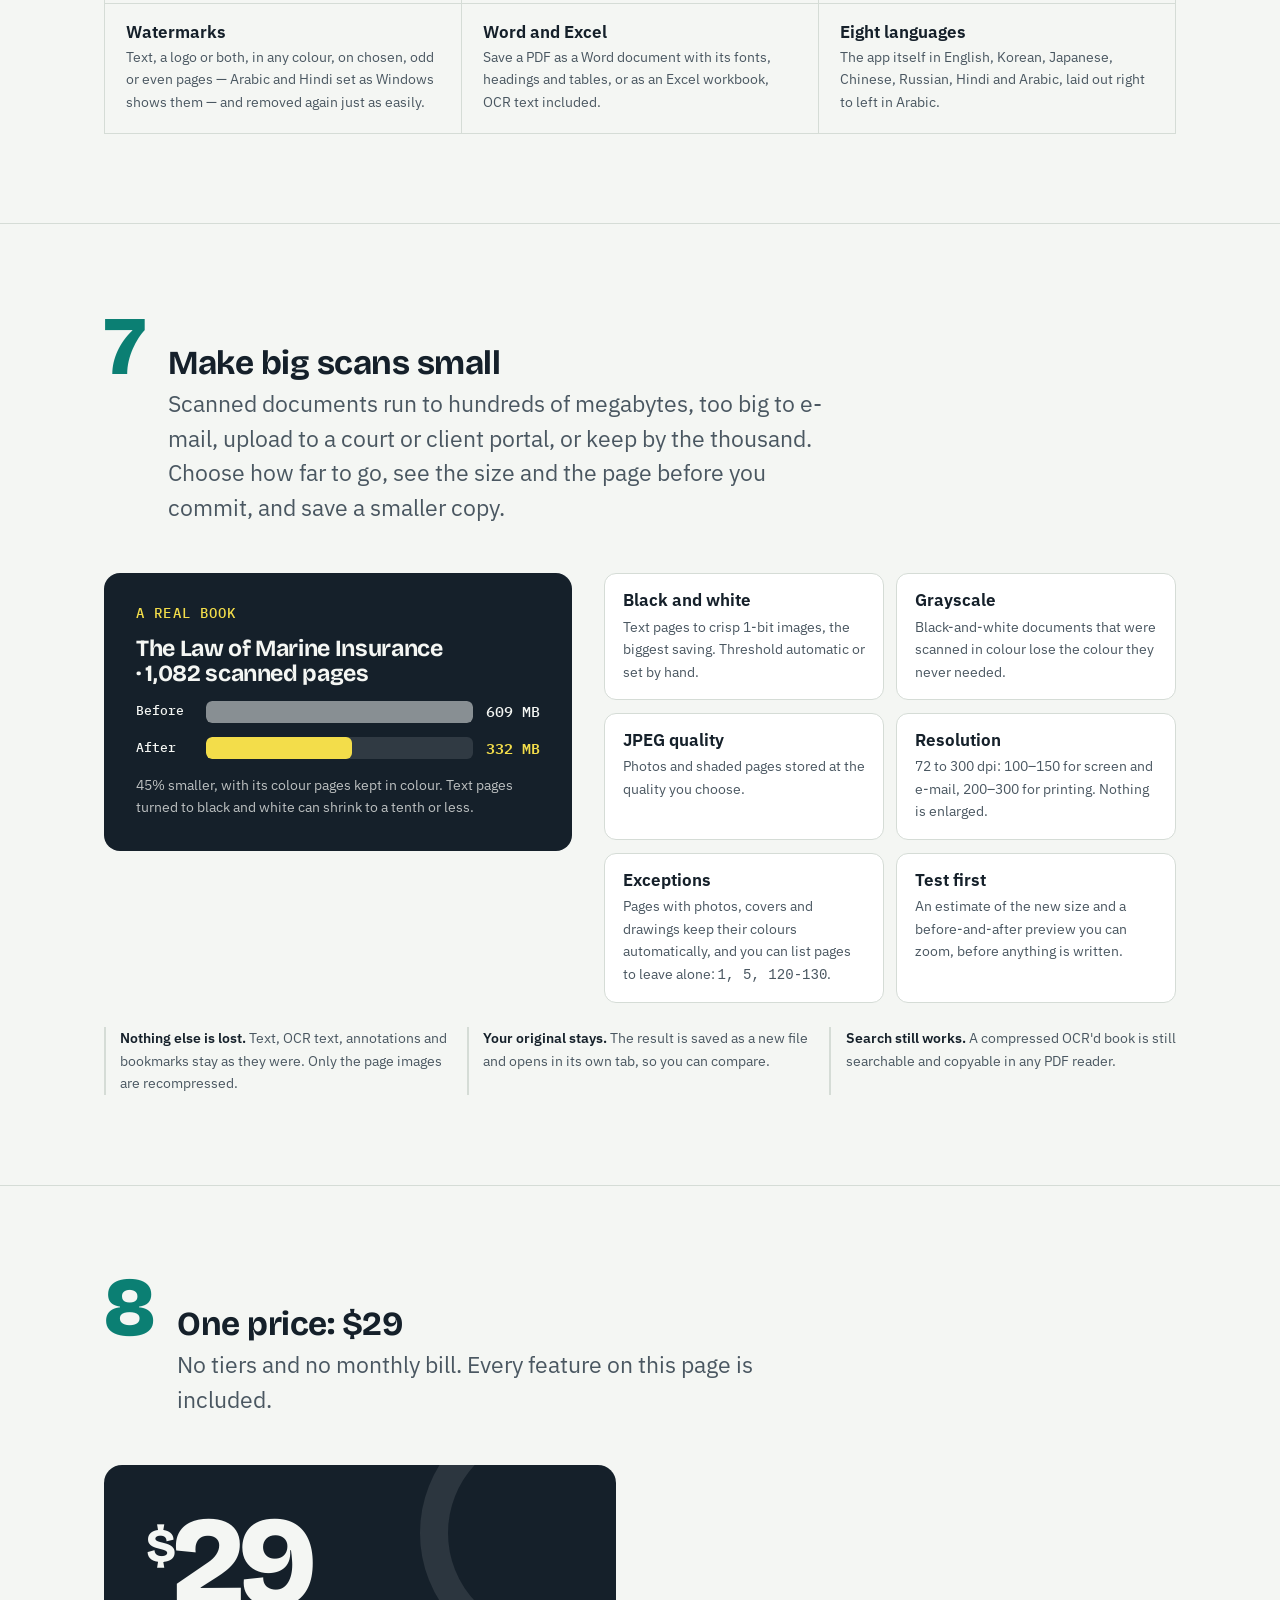
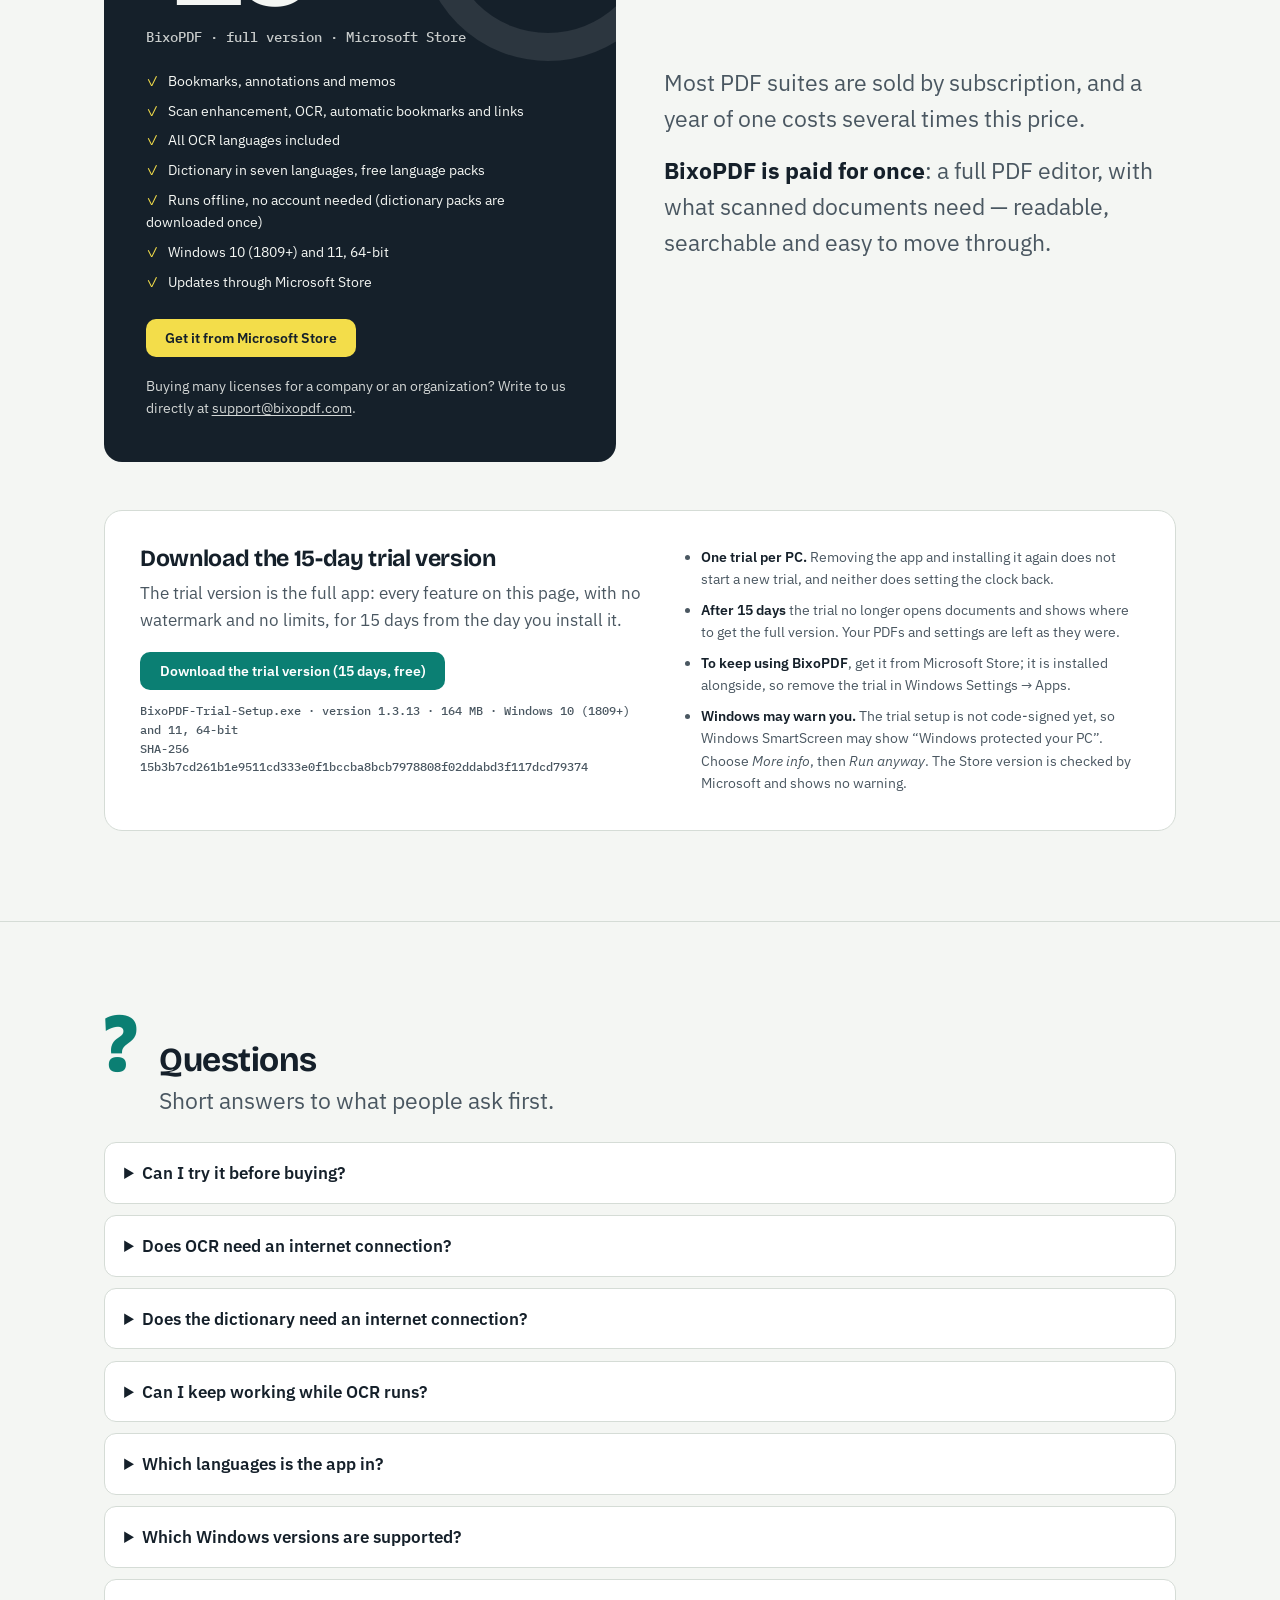
==== commit ddca51d9: "Trial 1.3.13: version and SHA-256 Co-Authored-By: Claude Opus 5.5 <noreply@anthropic.com>" ====
--- a/index.html
+++ b/index.html
@@ -805,7 +805,7 @@
           <h3>Download the 15-day trial version</h3>
           <p>The trial version is the full app: every feature on this page, with no watermark and no limits, for 15 days from the day you install it.</p>
           <a class="btn btn-primary" rel="nofollow" href="/download.html?l=en&amp;from=trial-section">Download the trial version (15 days, free)</a>
-          <p class="file">BixoPDF-Trial-Setup.exe · version 1.3.12 · 163 MB · Windows 10 (1809+) and 11, 64-bit<br>SHA-256 94e78d30e4b2a52856022c2e667c09bd9ce08a18e1a431e67c57c785c6a2f2c1</p>
+          <p class="file">BixoPDF-Trial-Setup.exe · version 1.3.13 · 164 MB · Windows 10 (1809+) and 11, 64-bit<br>SHA-256 15b3b7cd261b1e9511cd333e0f1bccba8bcb7978808f02ddabd3f117dcd79374</p>
         </div>
         <ul>
           <li><b>One trial per PC.</b> Removing the app and installing it again does not start a new trial, and neither does setting the clock back.</li>
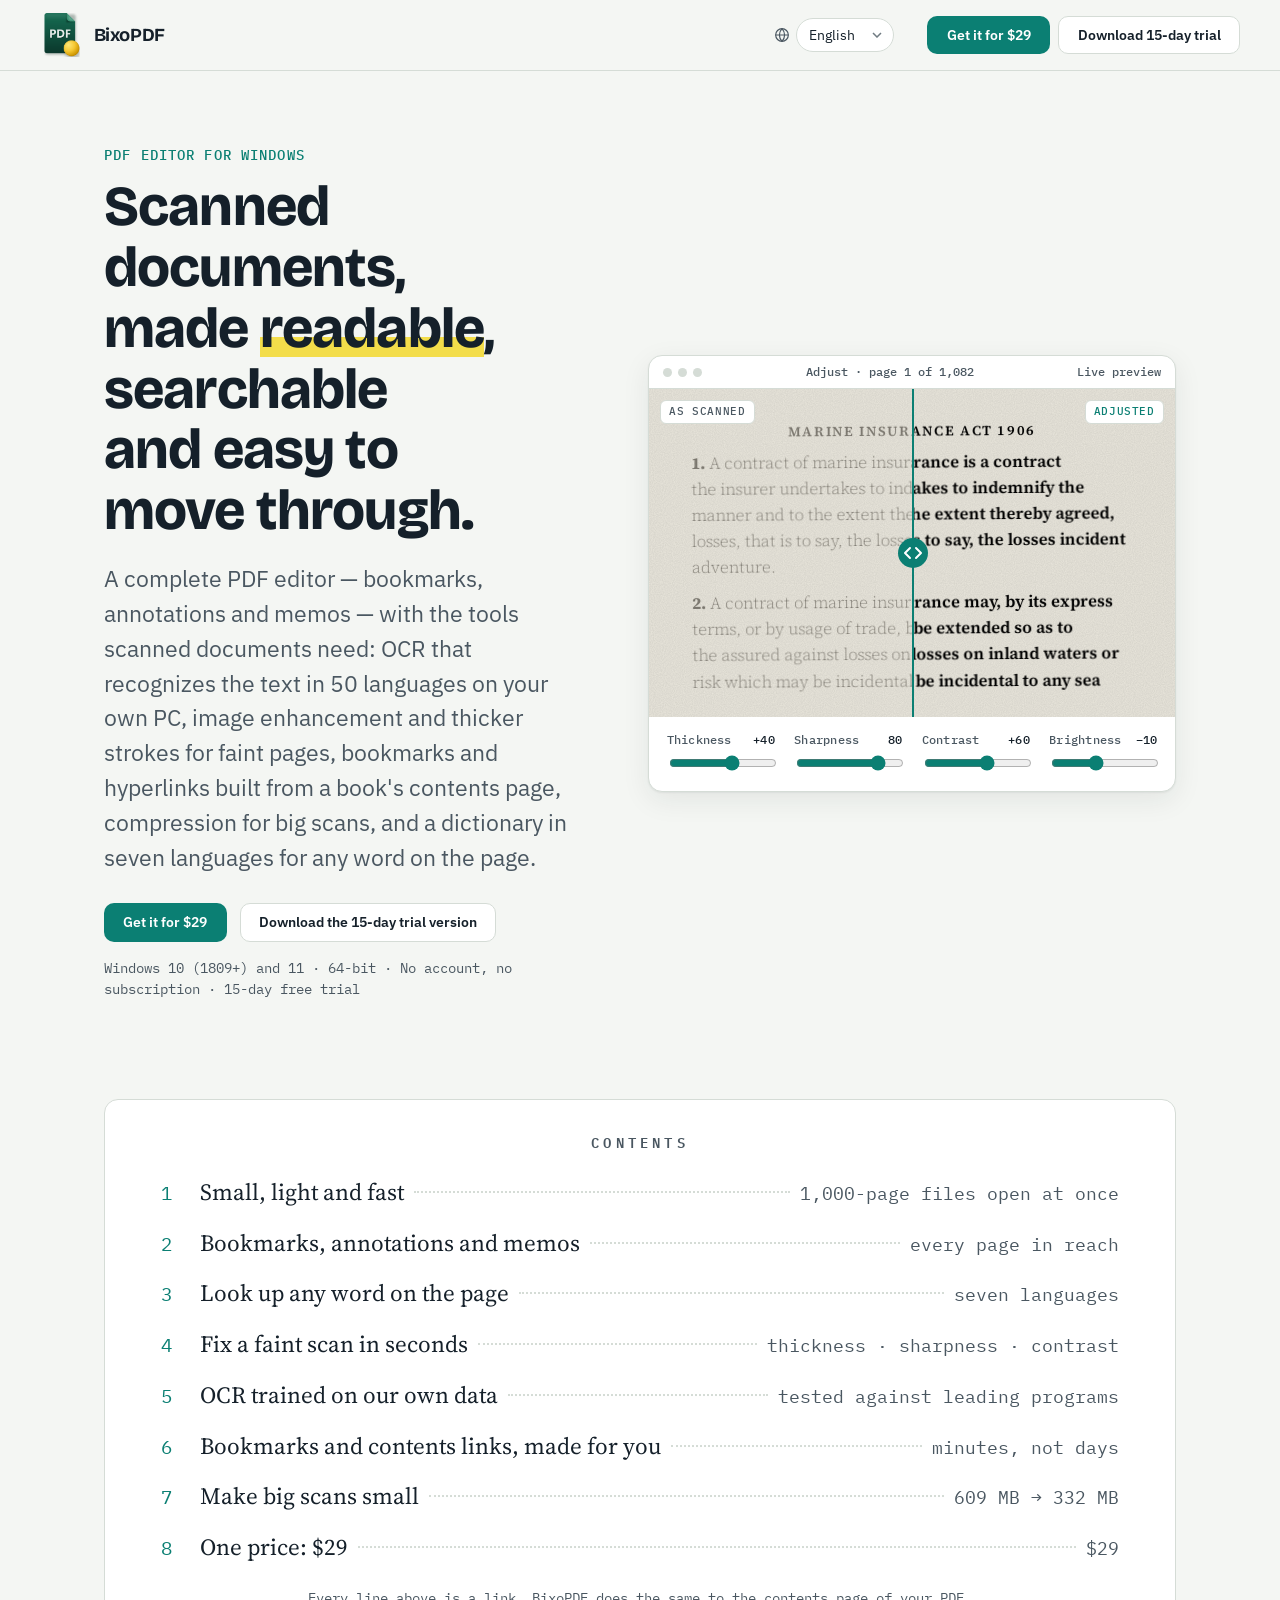
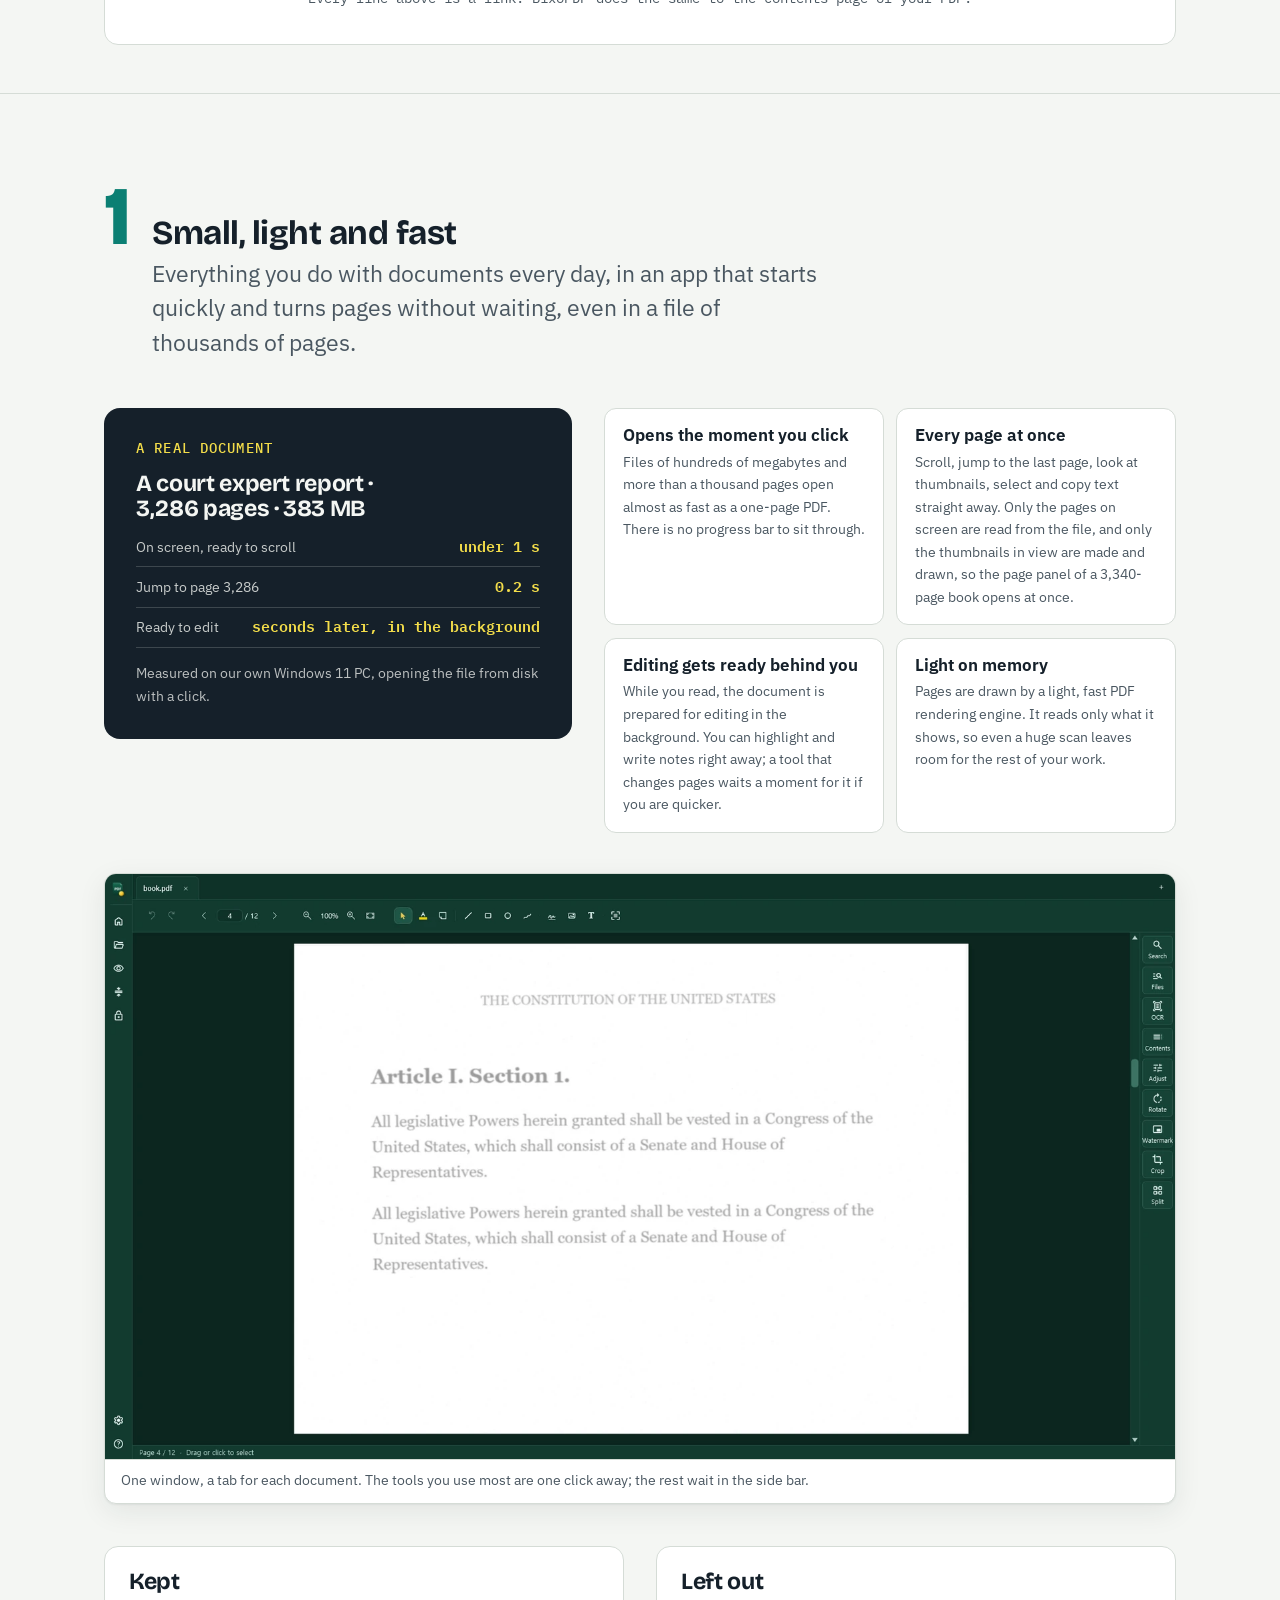
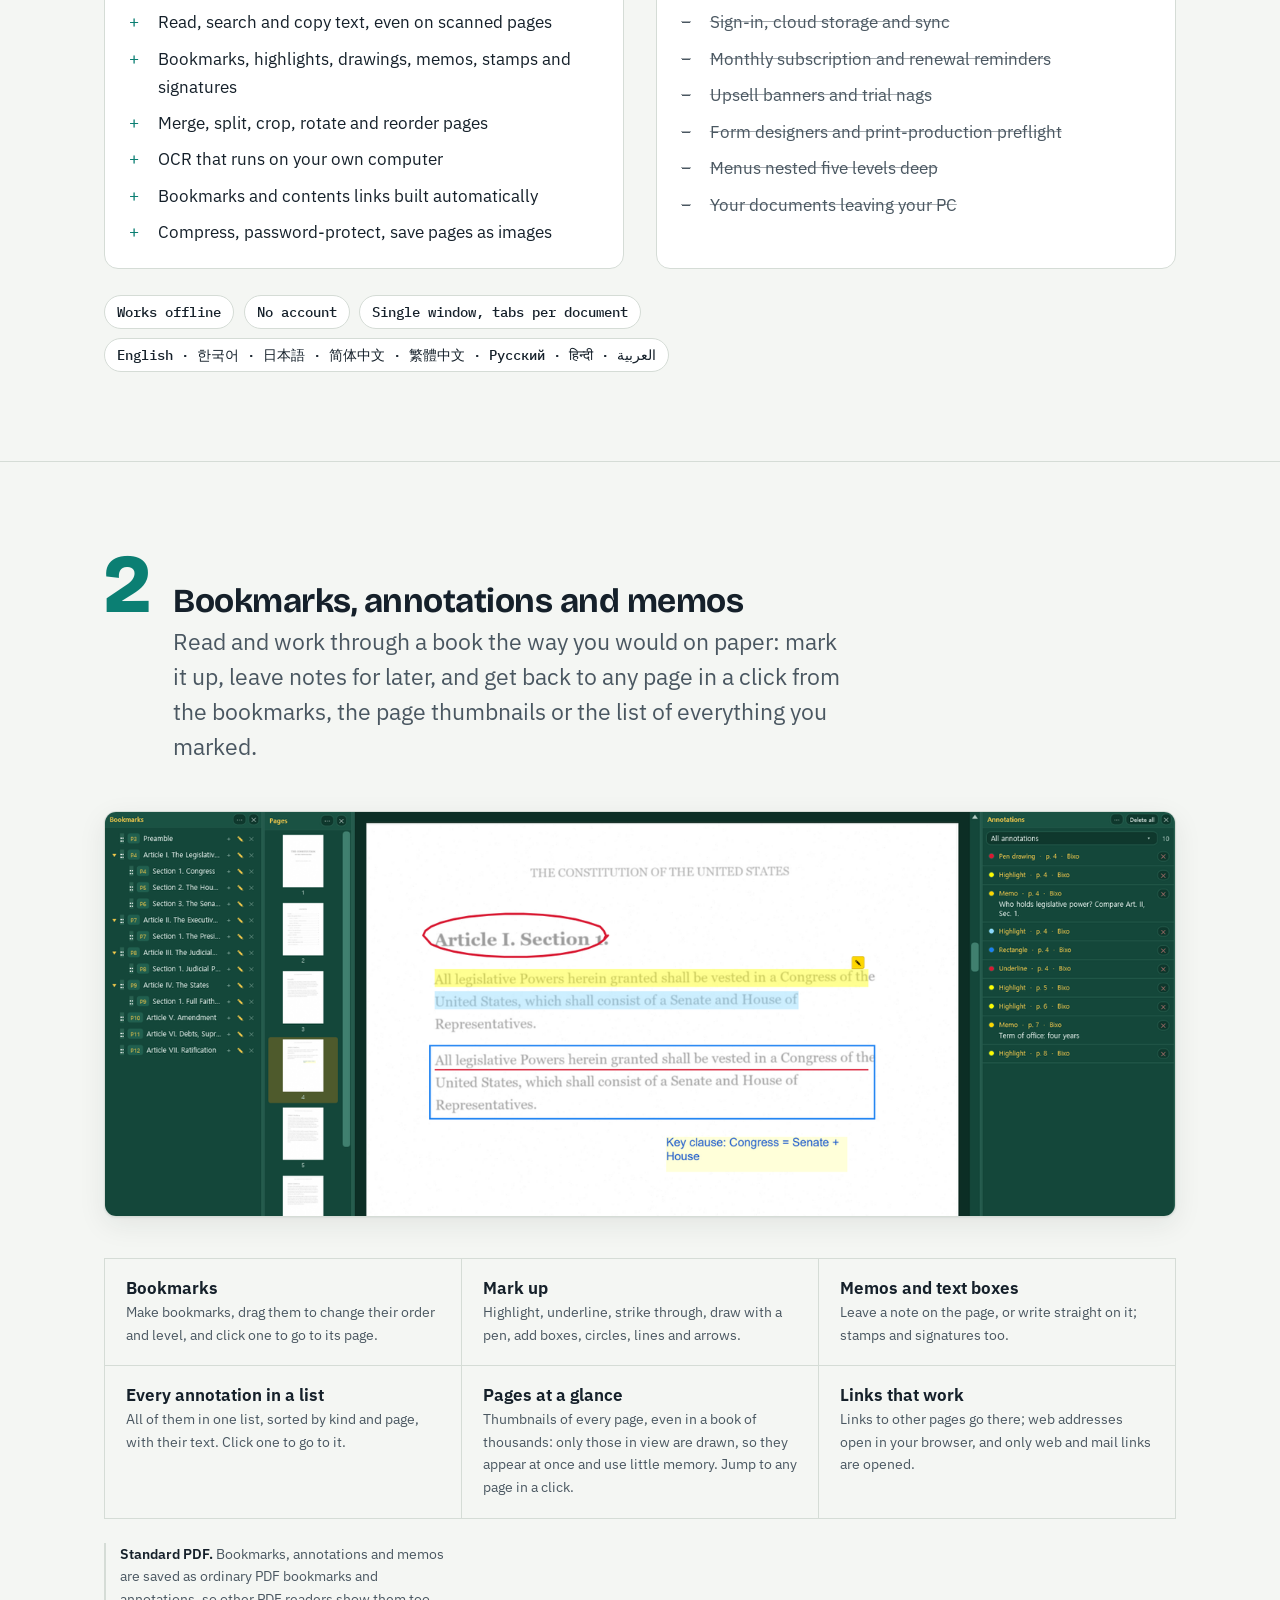
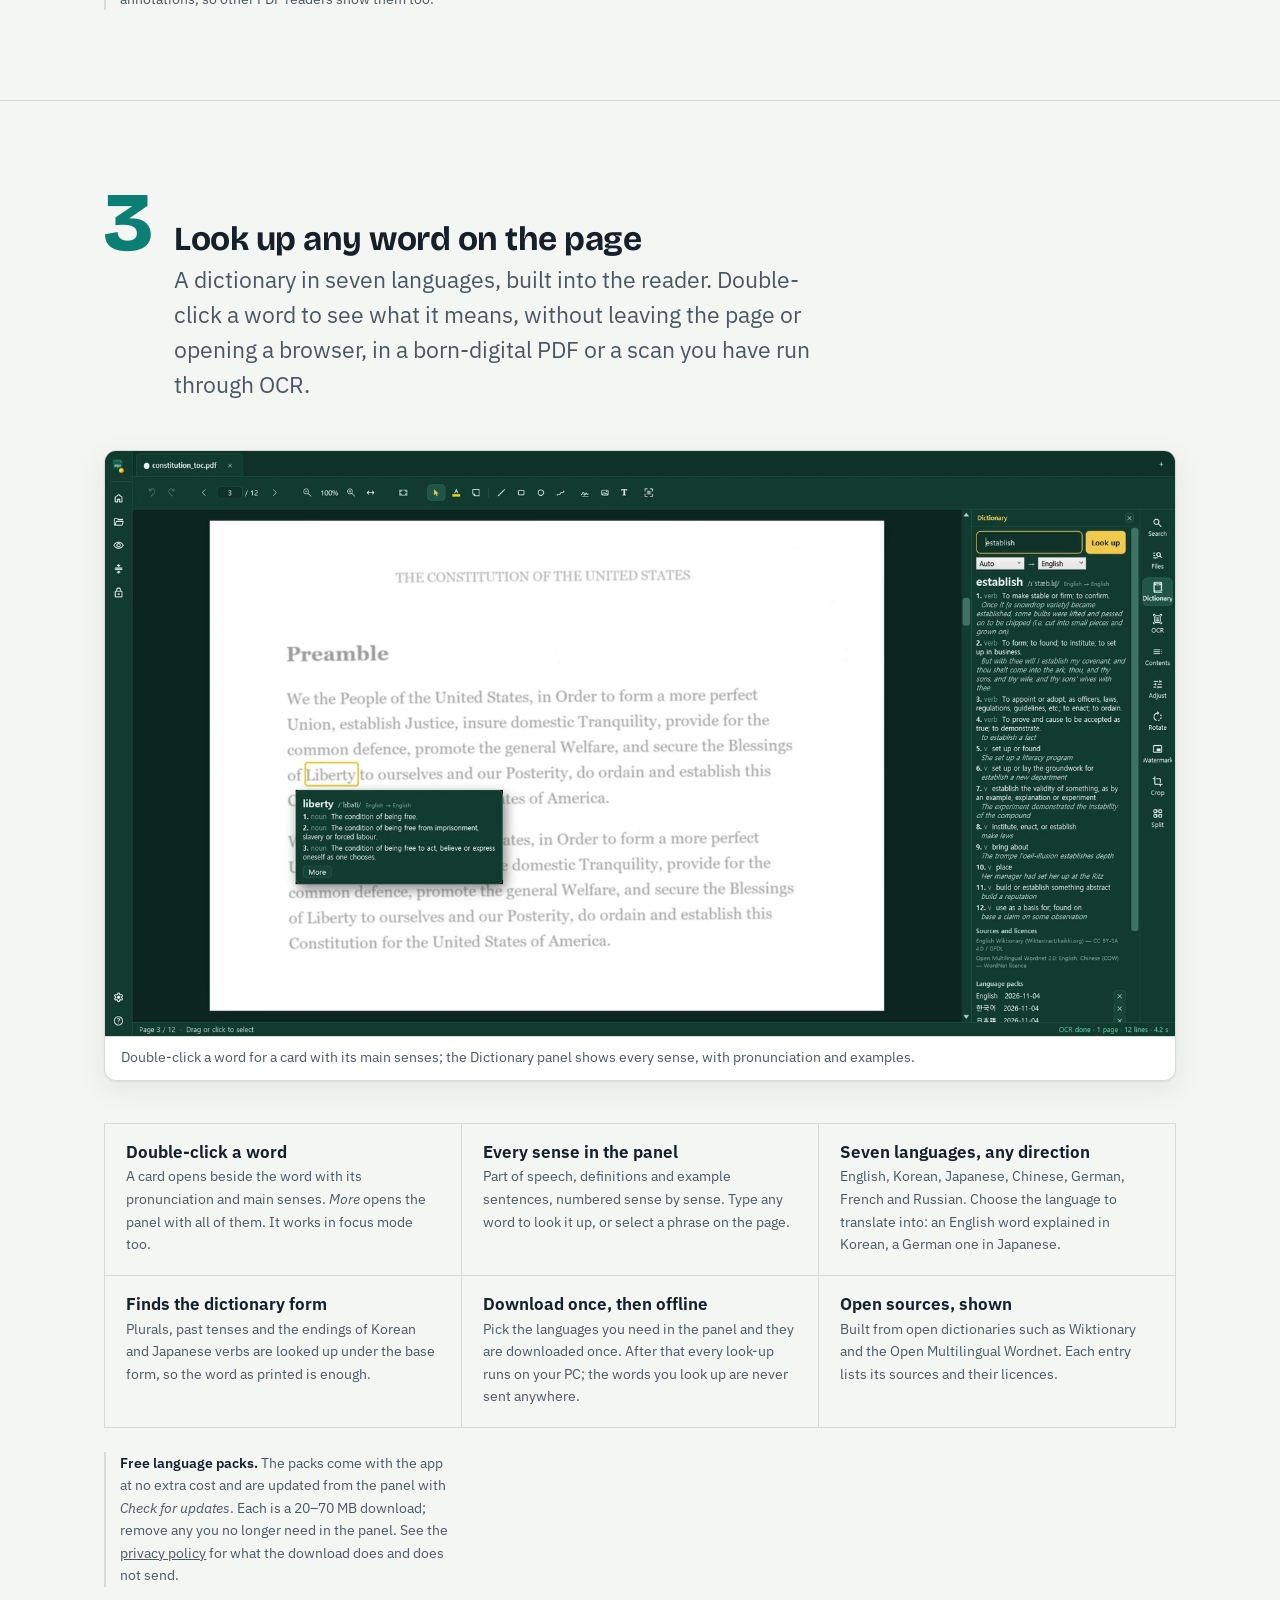
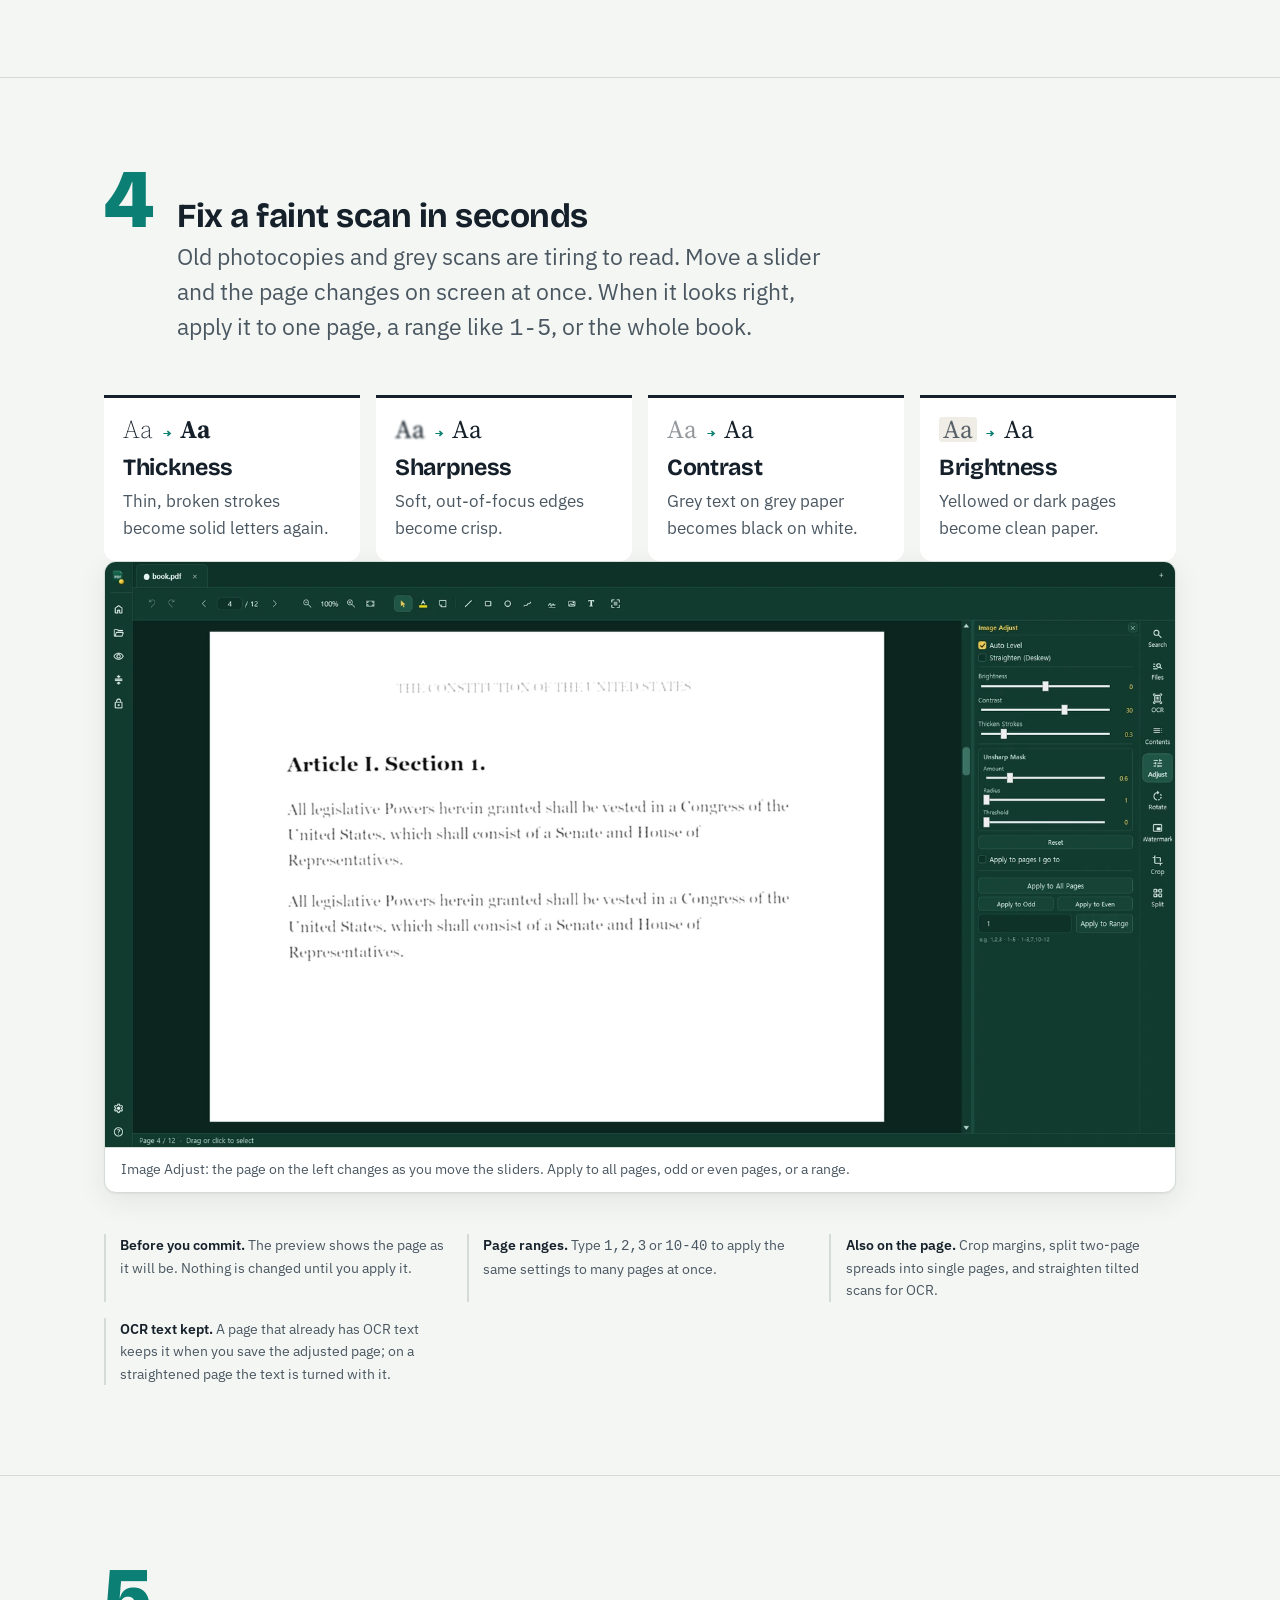
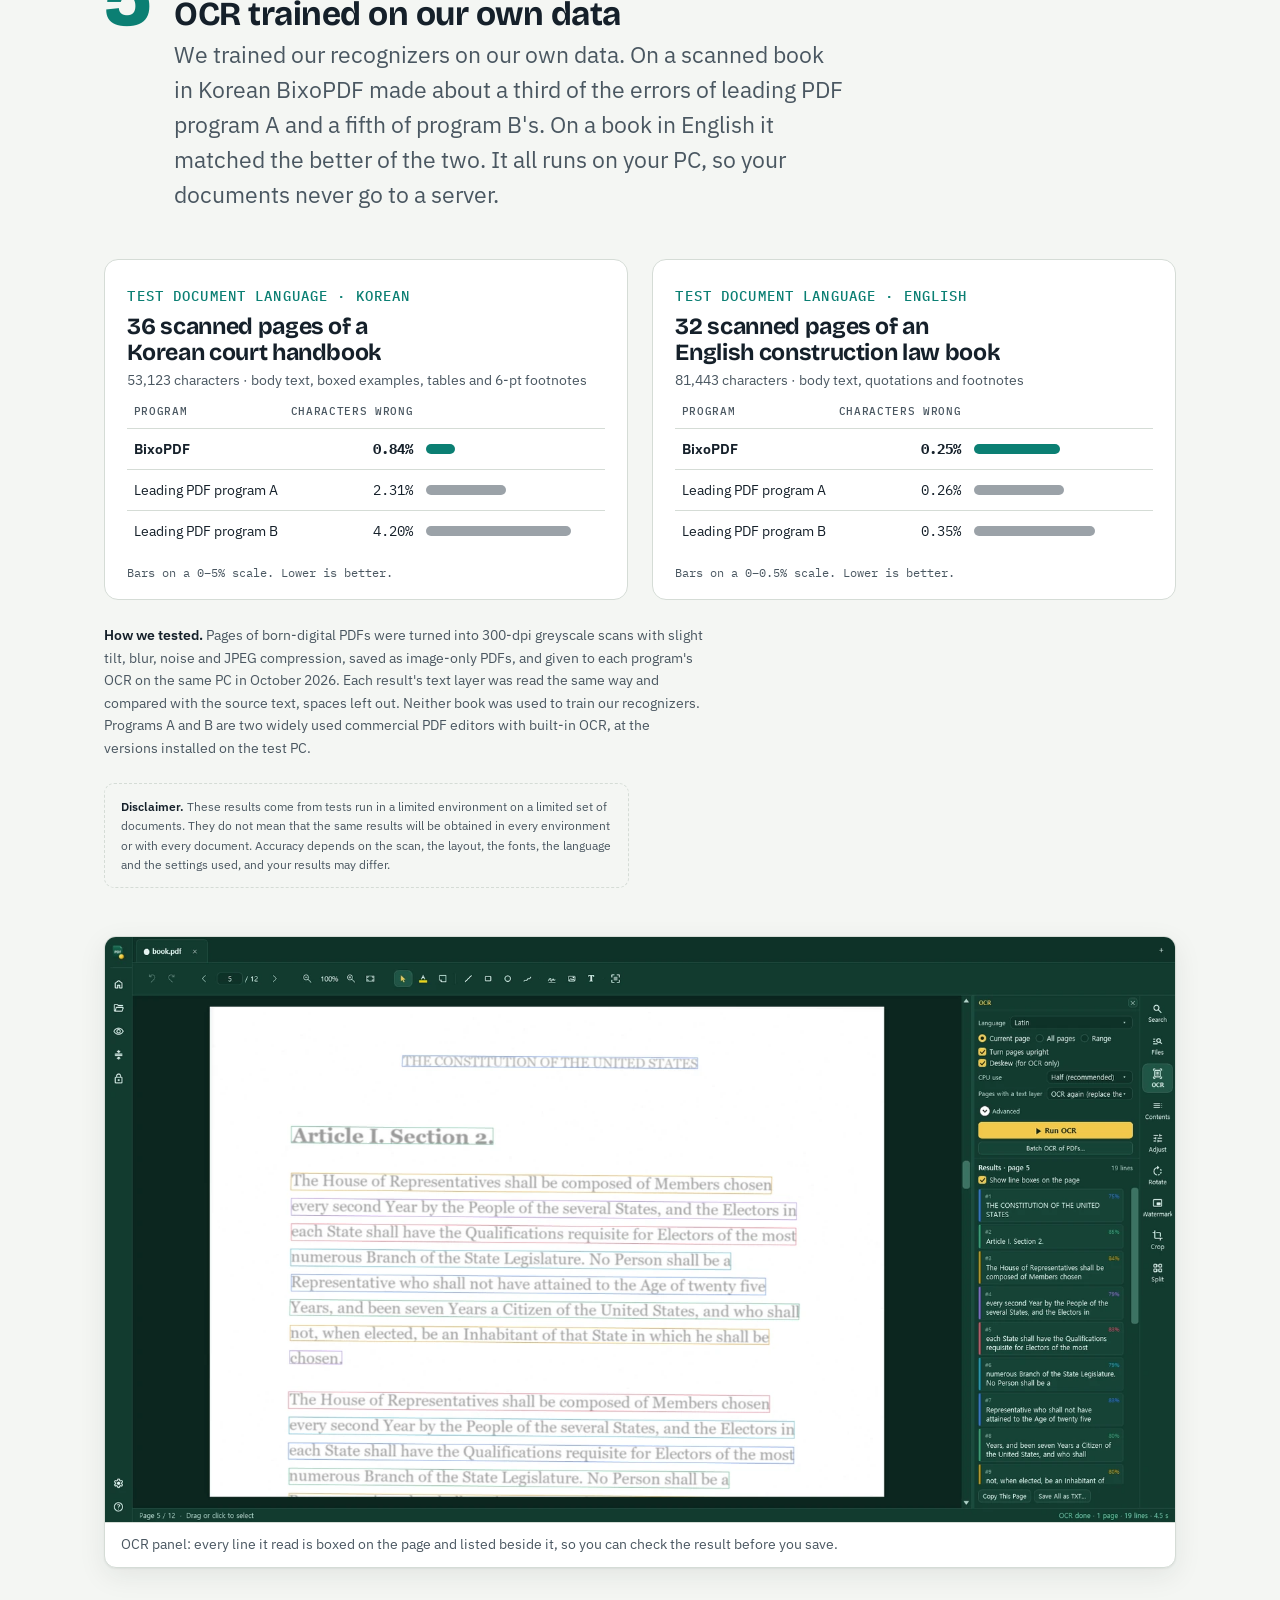
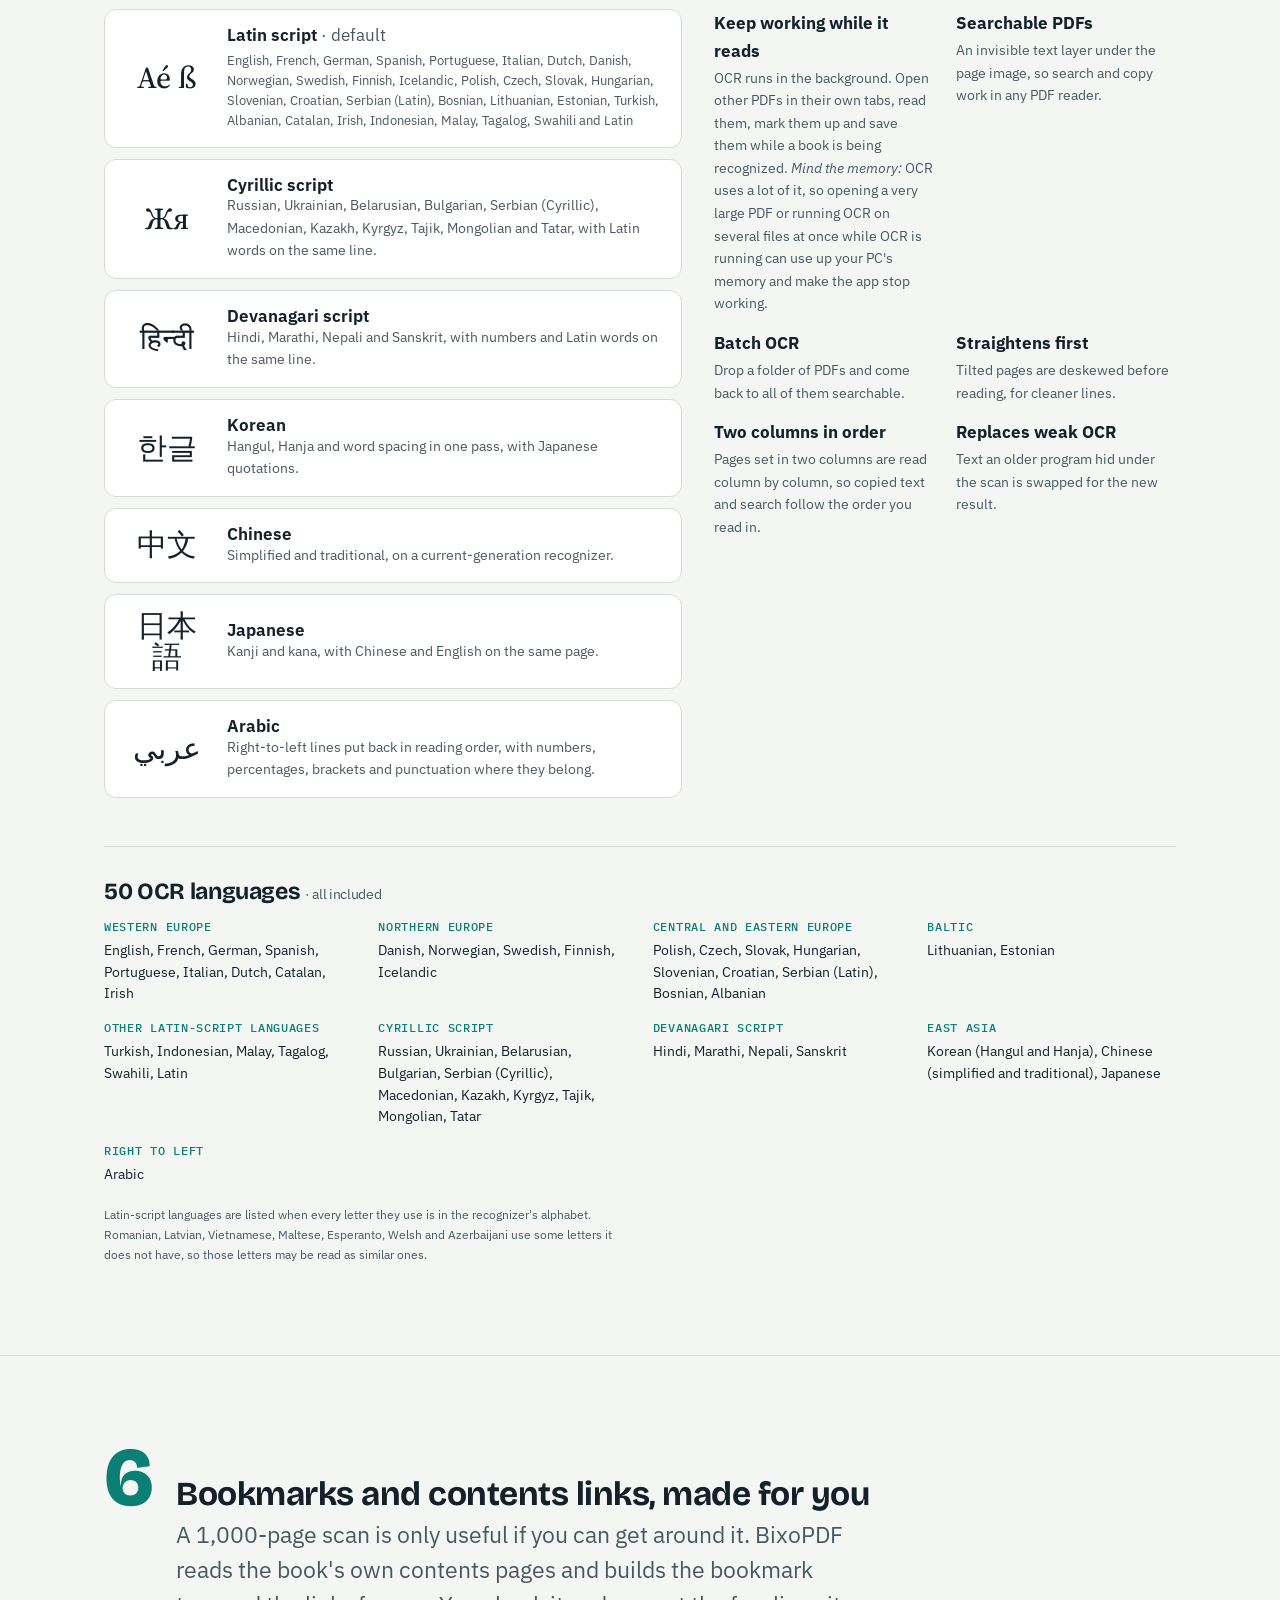
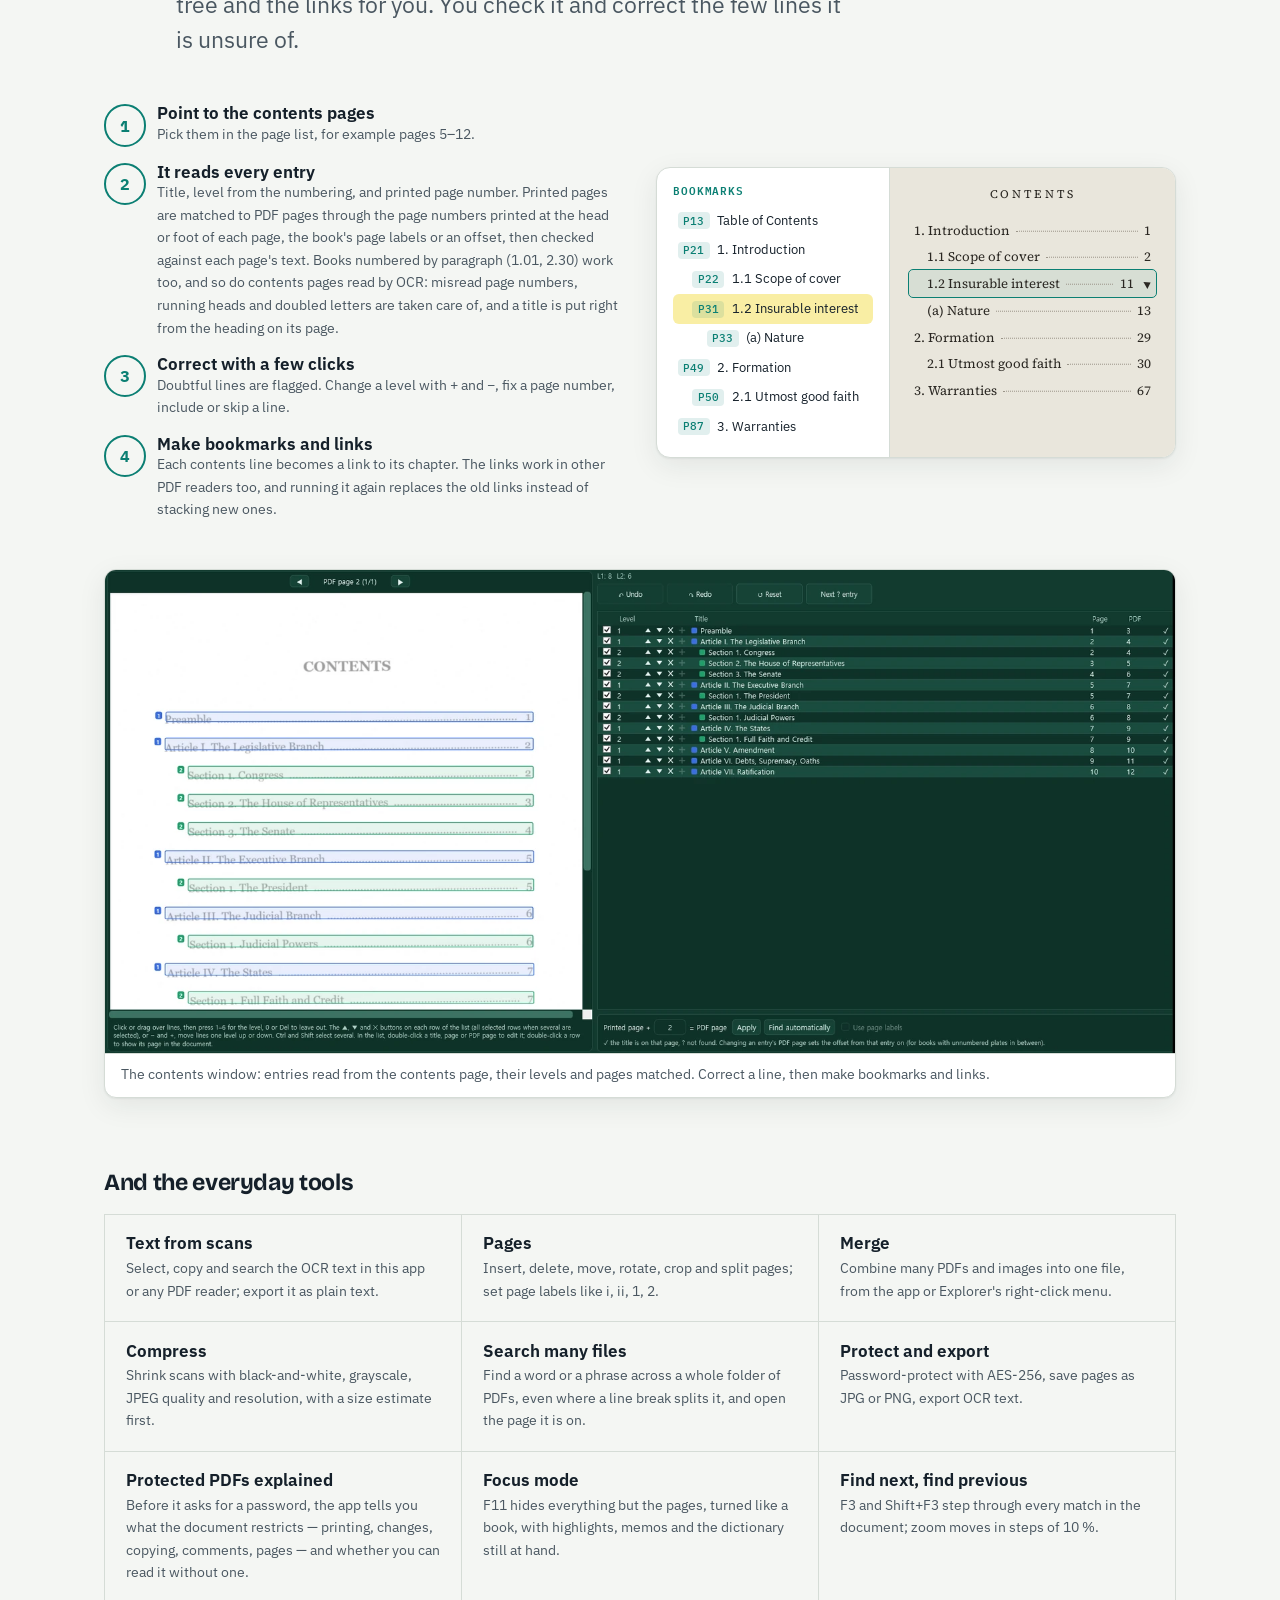
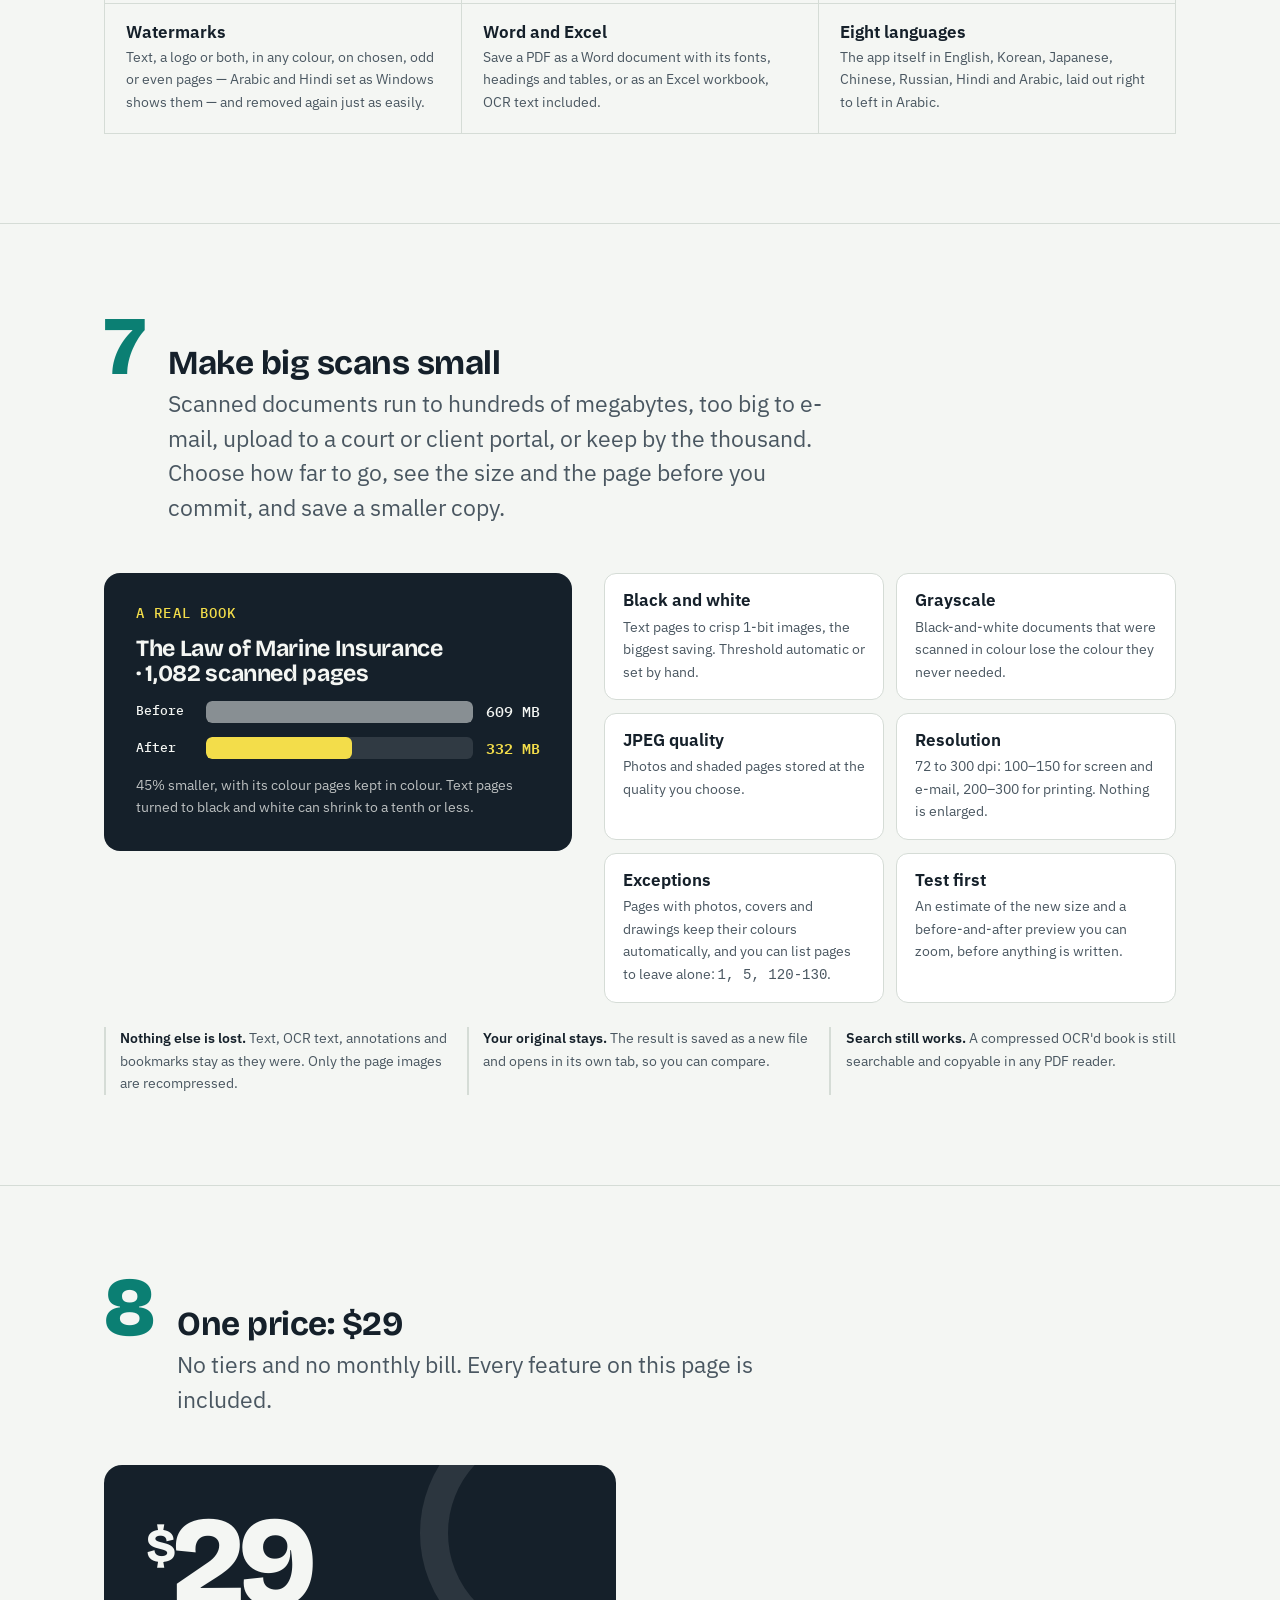
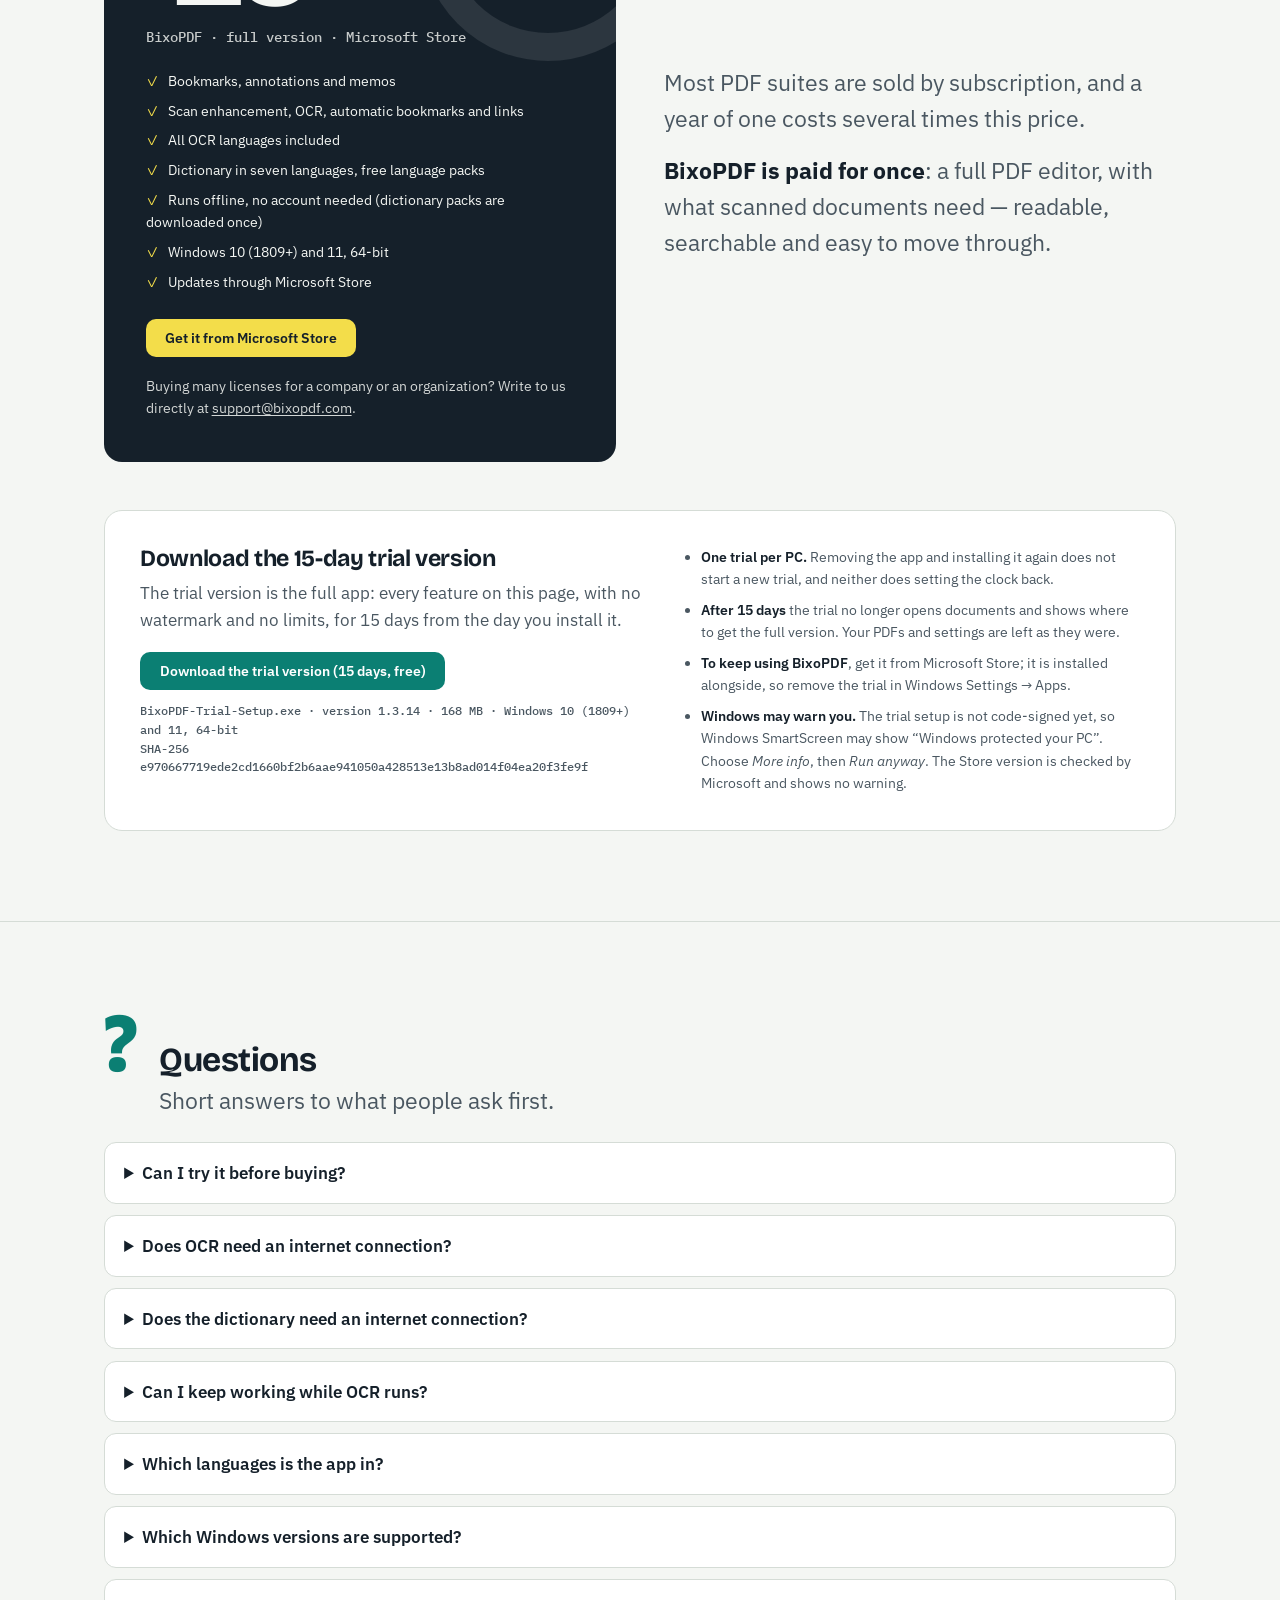
==== commit a010db0c: "Trial 1.3.14 Co-Authored-By: Claude Opus 5.5 <noreply@anthropic.com>" ====
--- a/index.html
+++ b/index.html
@@ -805,7 +805,7 @@
           <h3>Download the 15-day trial version</h3>
           <p>The trial version is the full app: every feature on this page, with no watermark and no limits, for 15 days from the day you install it.</p>
           <a class="btn btn-primary" rel="nofollow" href="/download.html?l=en&amp;from=trial-section">Download the trial version (15 days, free)</a>
-          <p class="file">BixoPDF-Trial-Setup.exe · version 1.3.13 · 164 MB · Windows 10 (1809+) and 11, 64-bit<br>SHA-256 15b3b7cd261b1e9511cd333e0f1bccba8bcb7978808f02ddabd3f117dcd79374</p>
+          <p class="file">BixoPDF-Trial-Setup.exe · version 1.3.14 · 168 MB · Windows 10 (1809+) and 11, 64-bit<br>SHA-256 e970667719ede2cd1660bf2b6aae941050a428513e13b8ad014f04ea20f3fe9f</p>
         </div>
         <ul>
           <li><b>One trial per PC.</b> Removing the app and installing it again does not start a new trial, and neither does setting the clock back.</li>
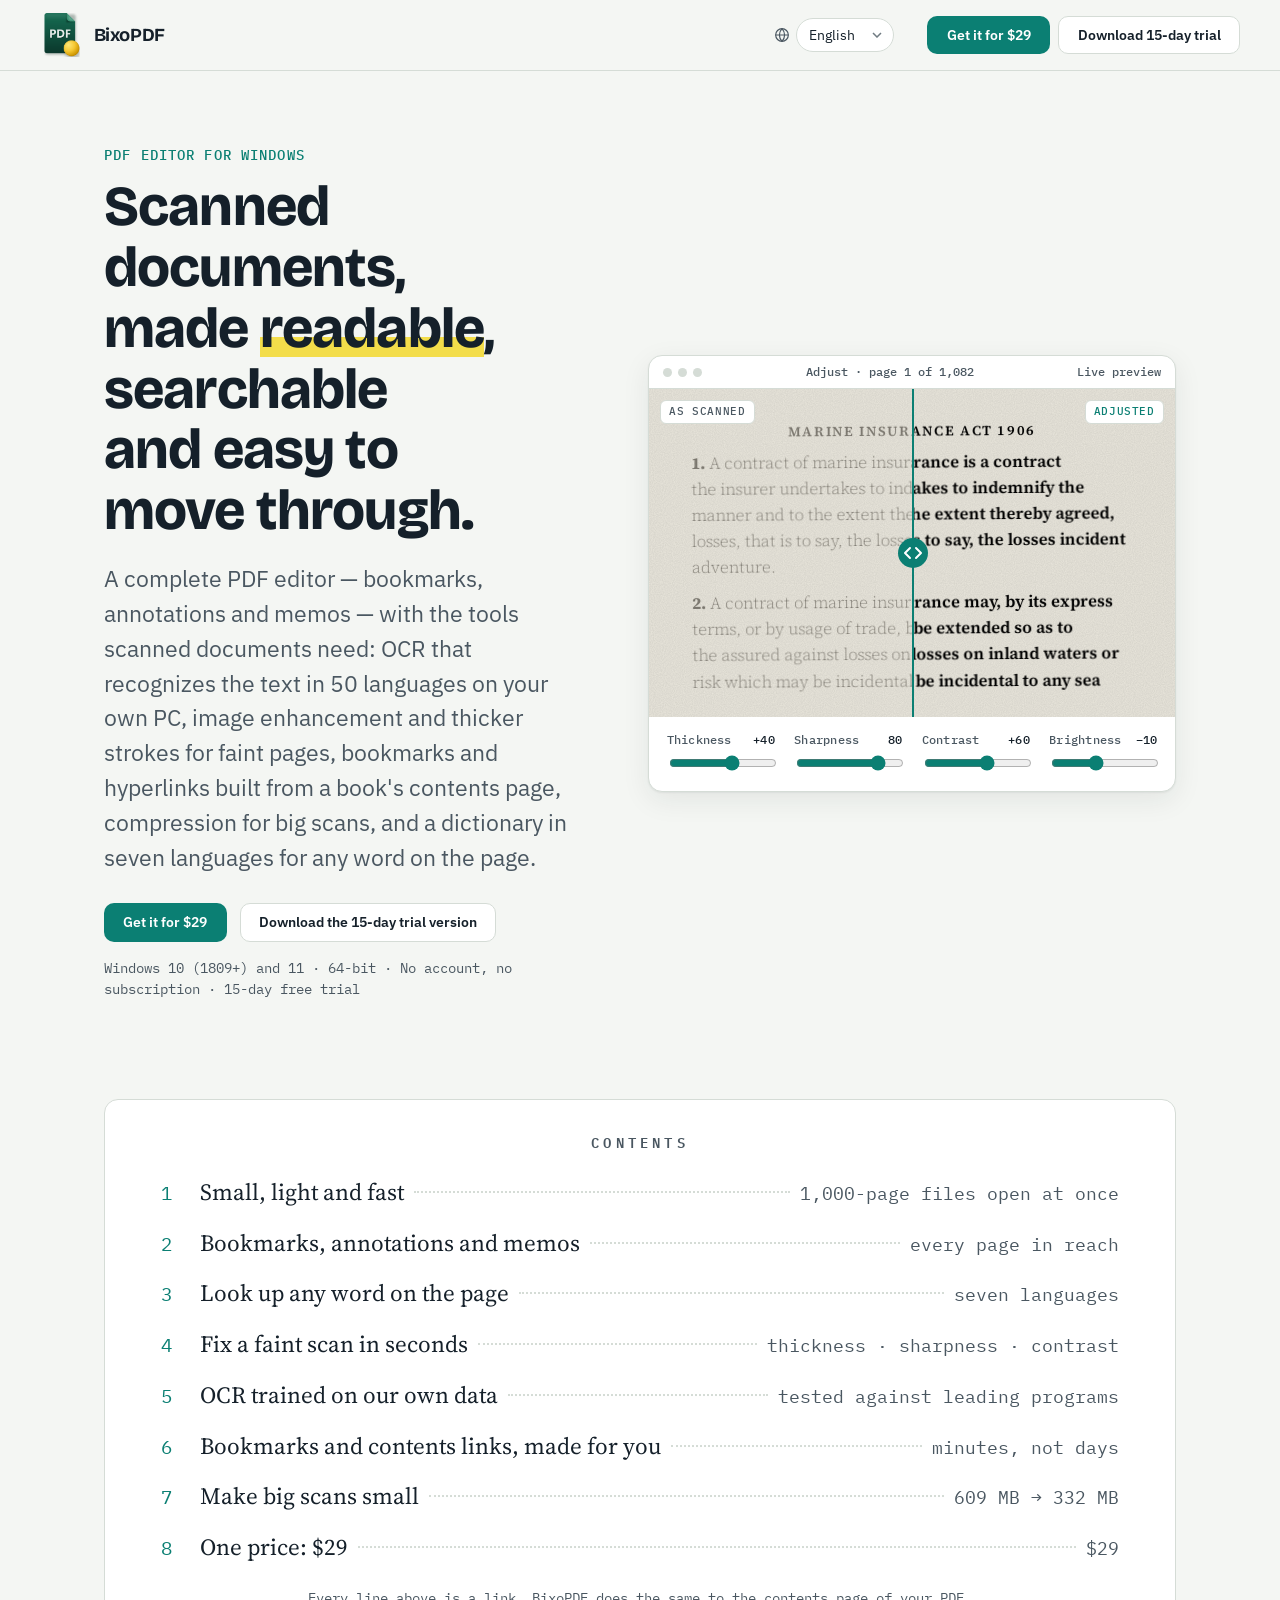
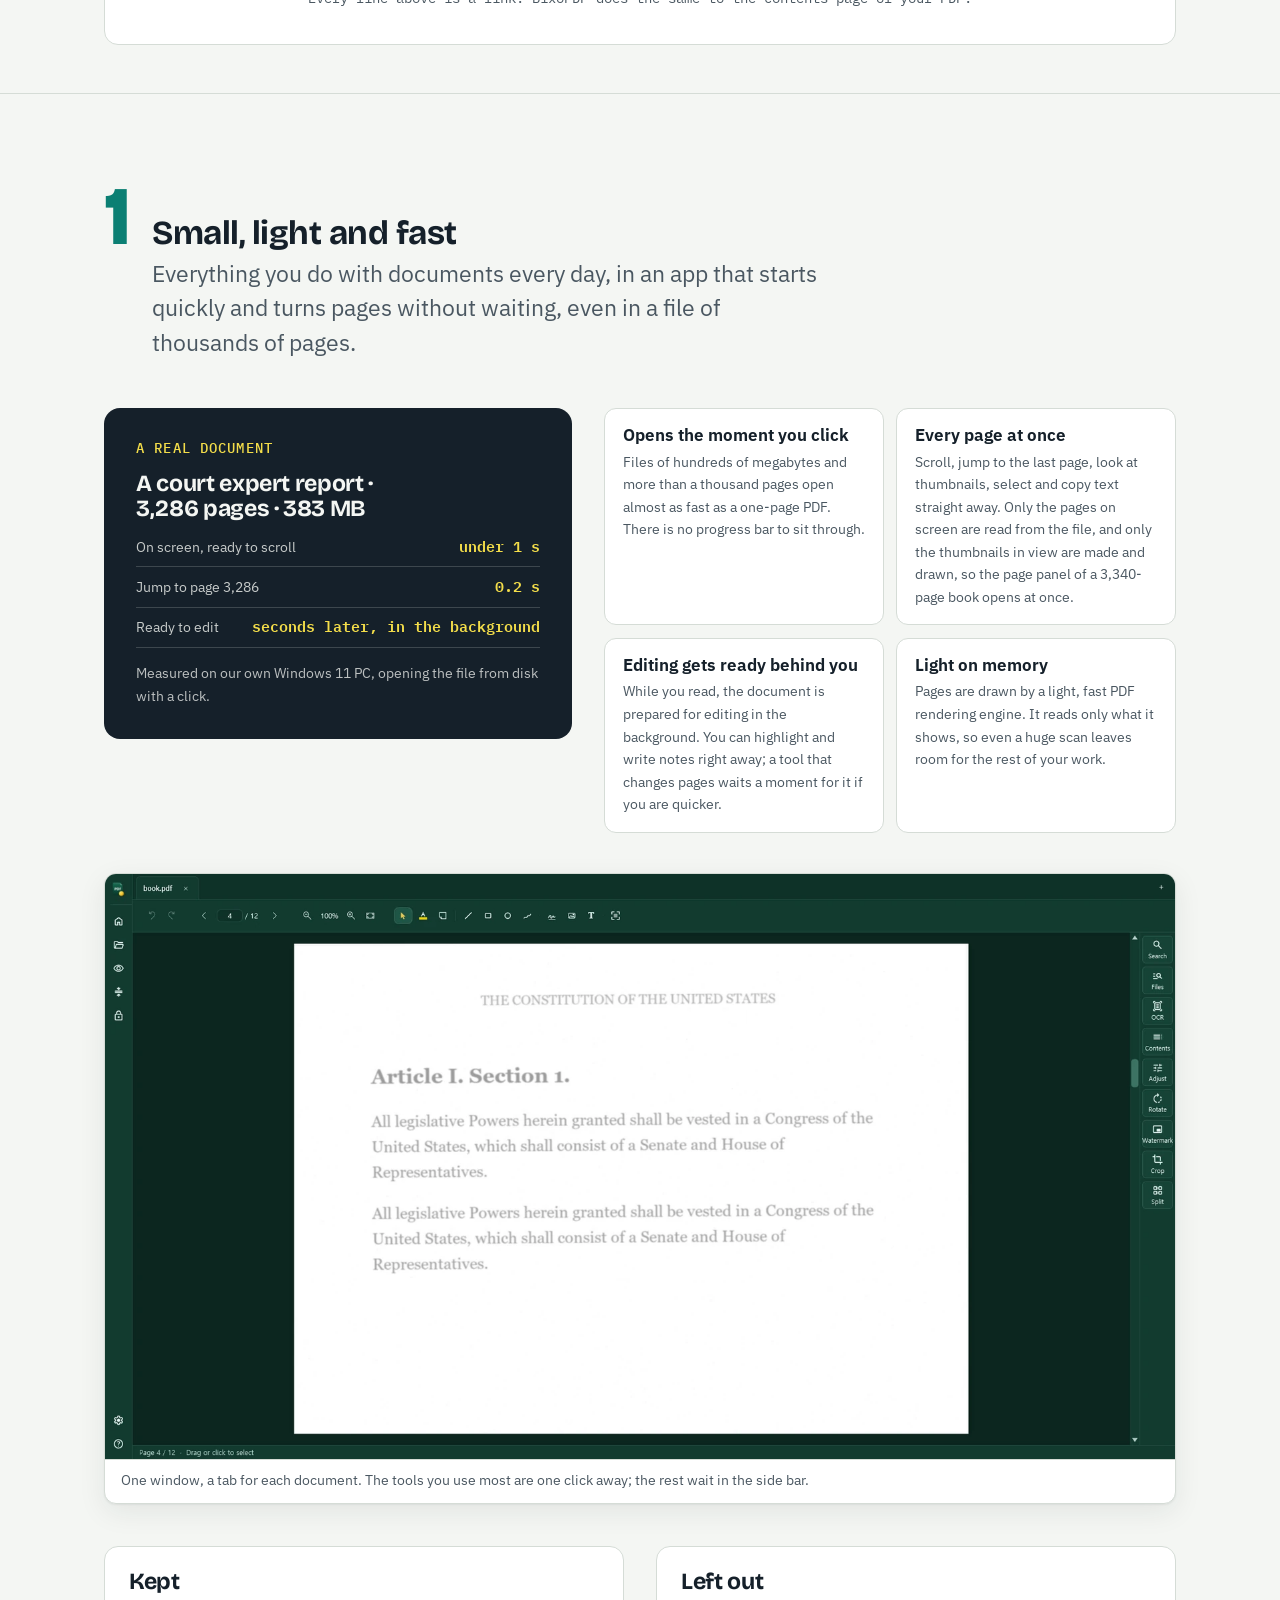
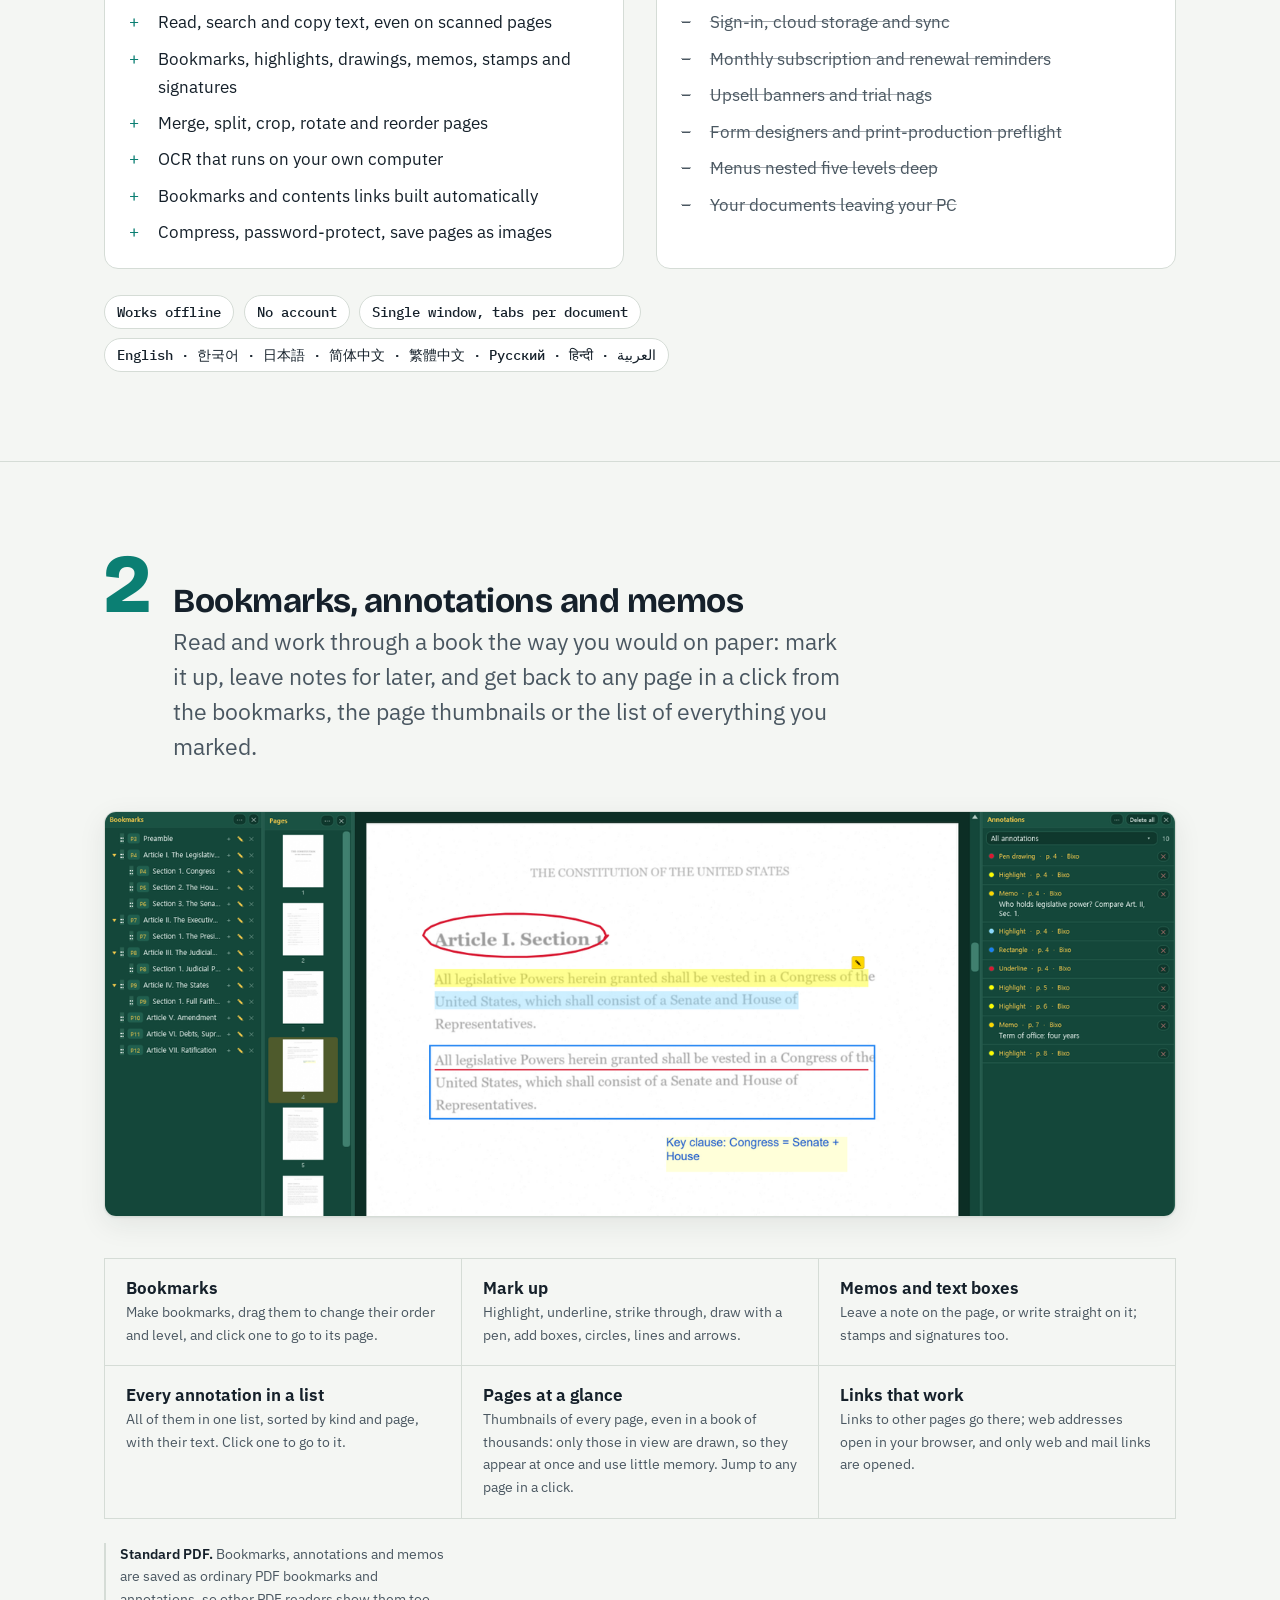
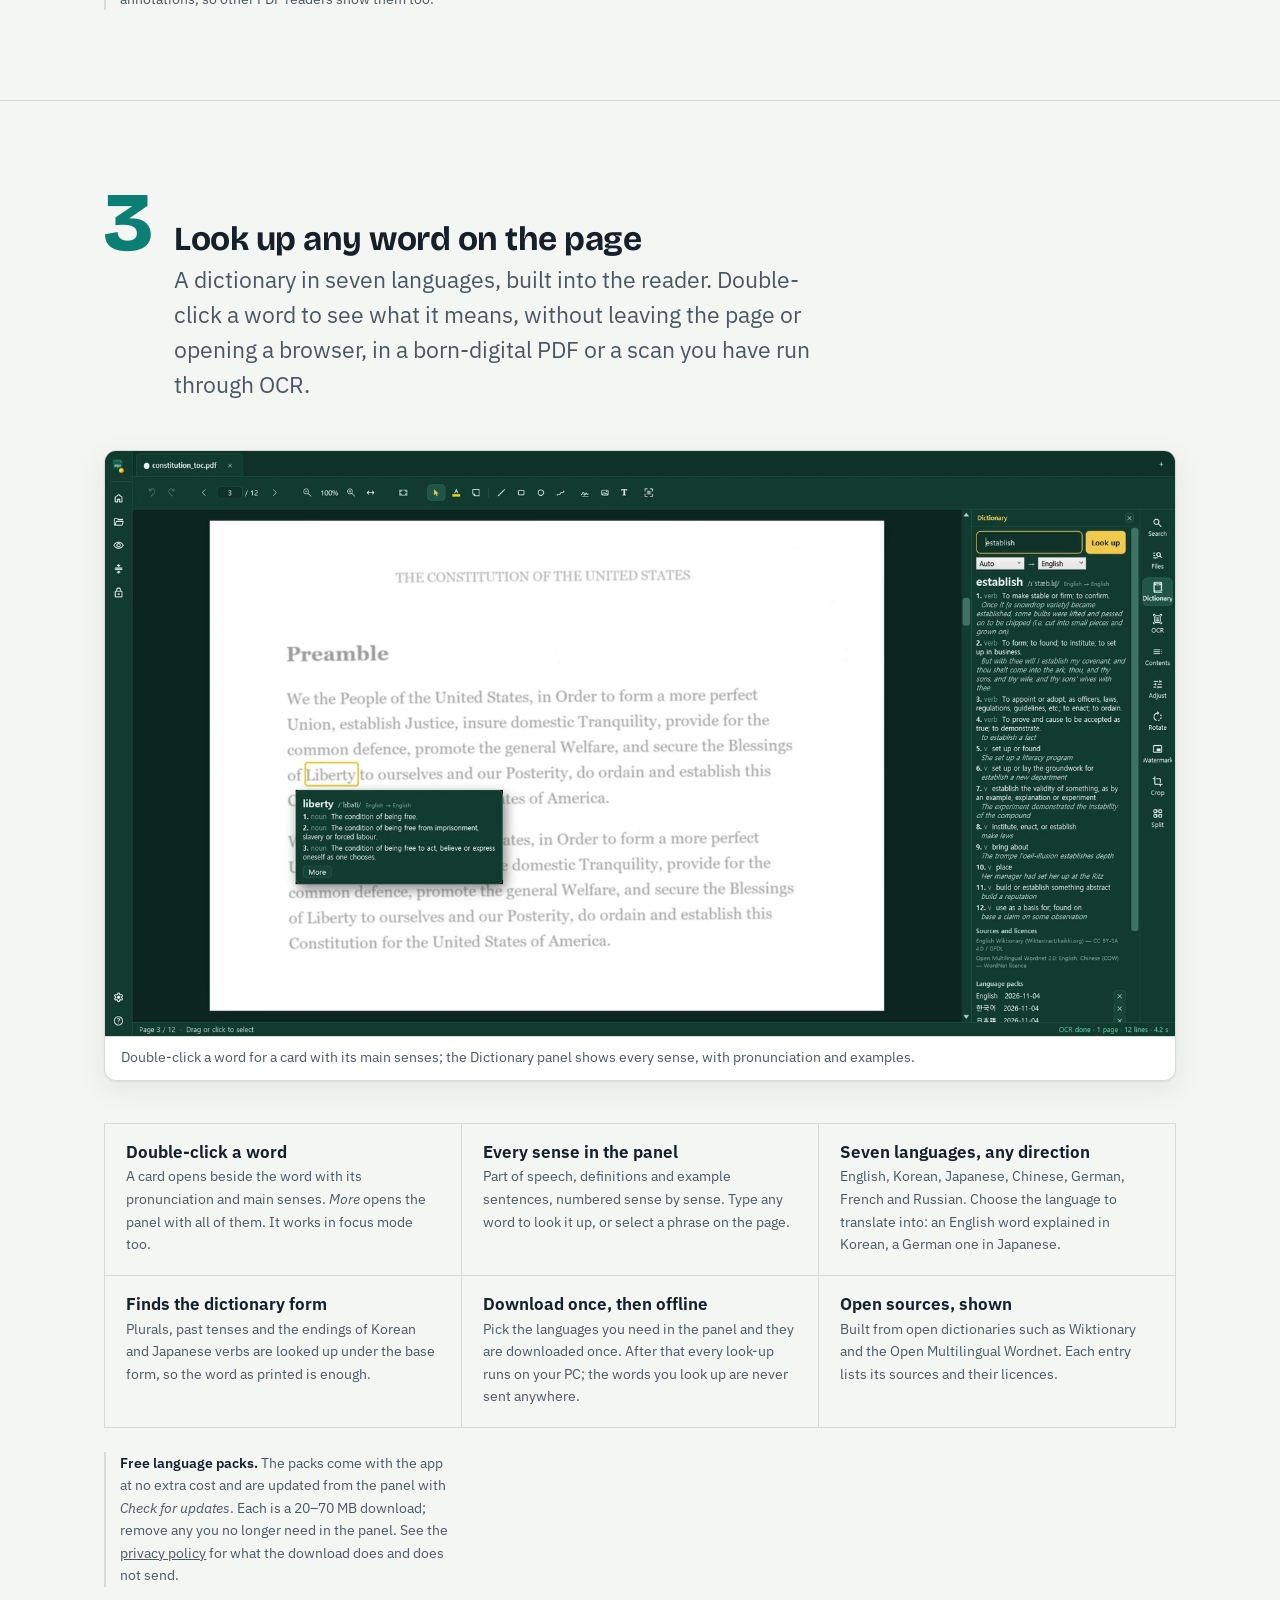
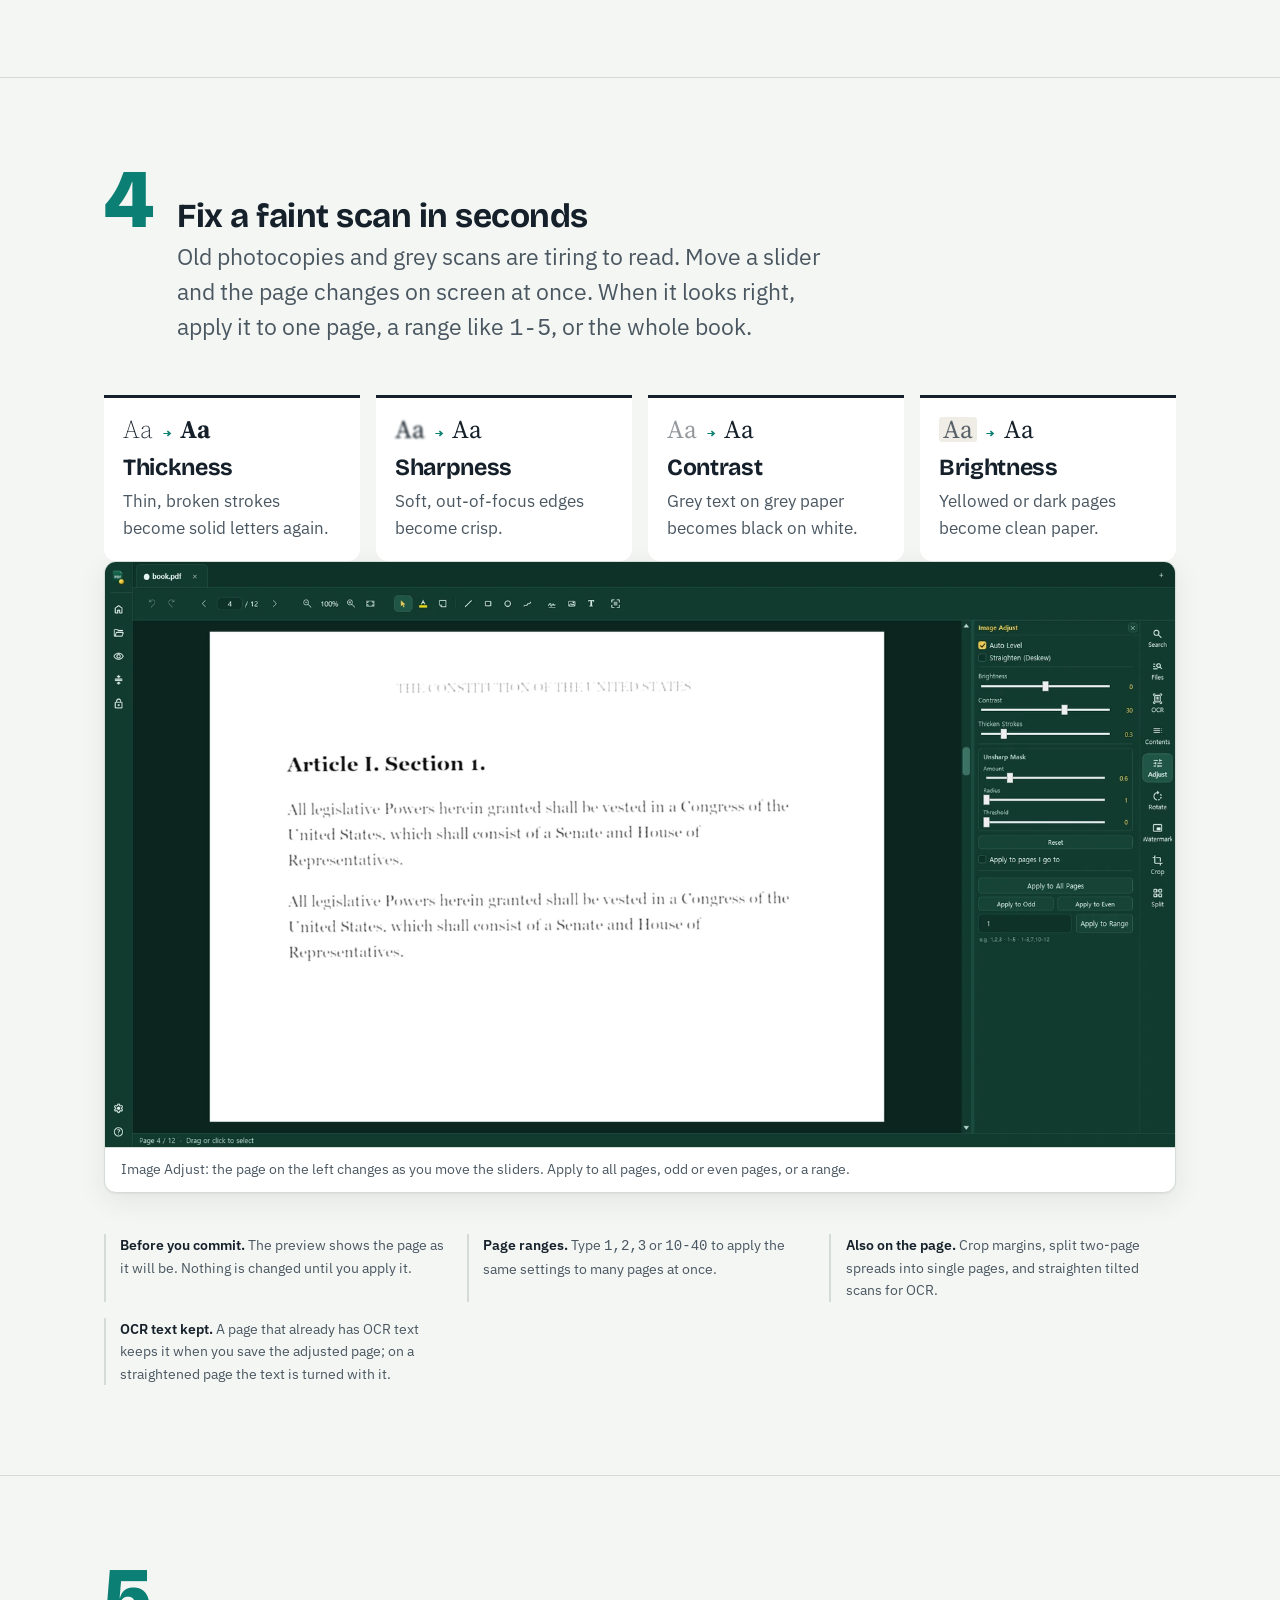
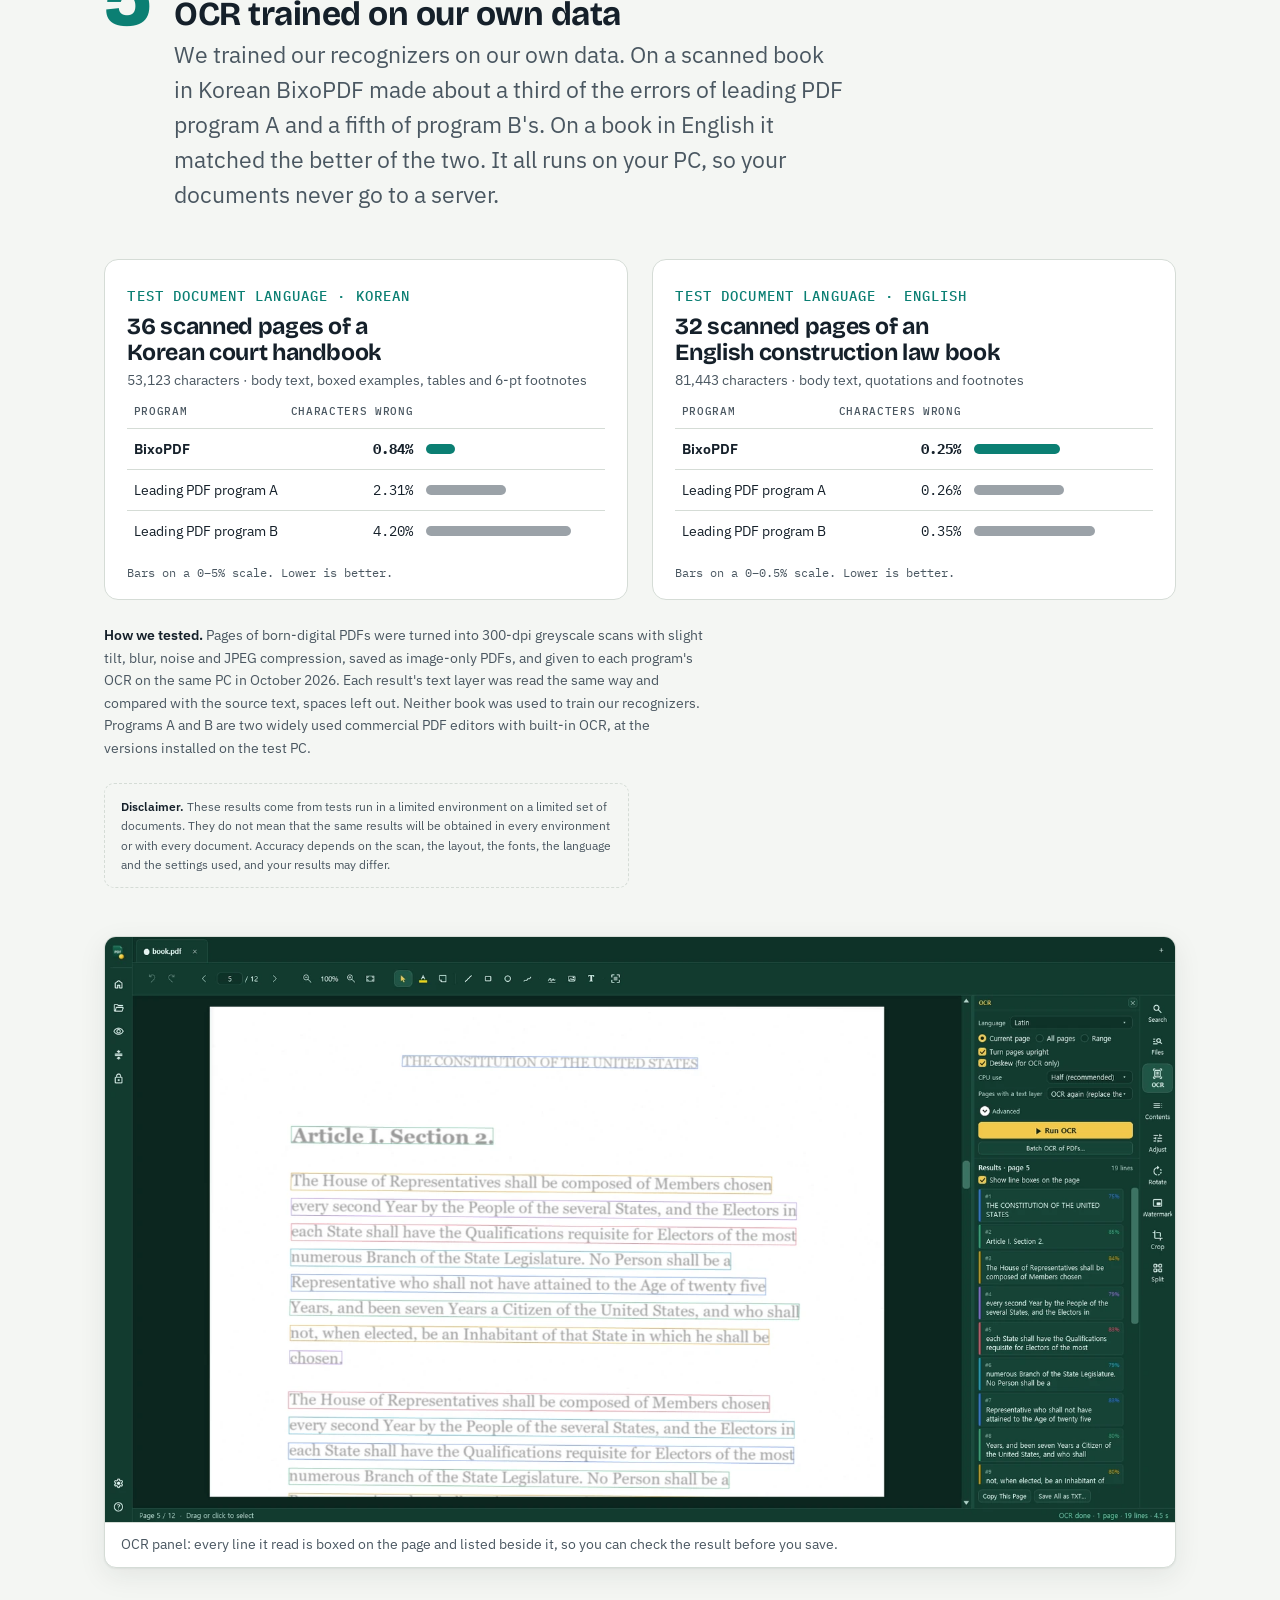
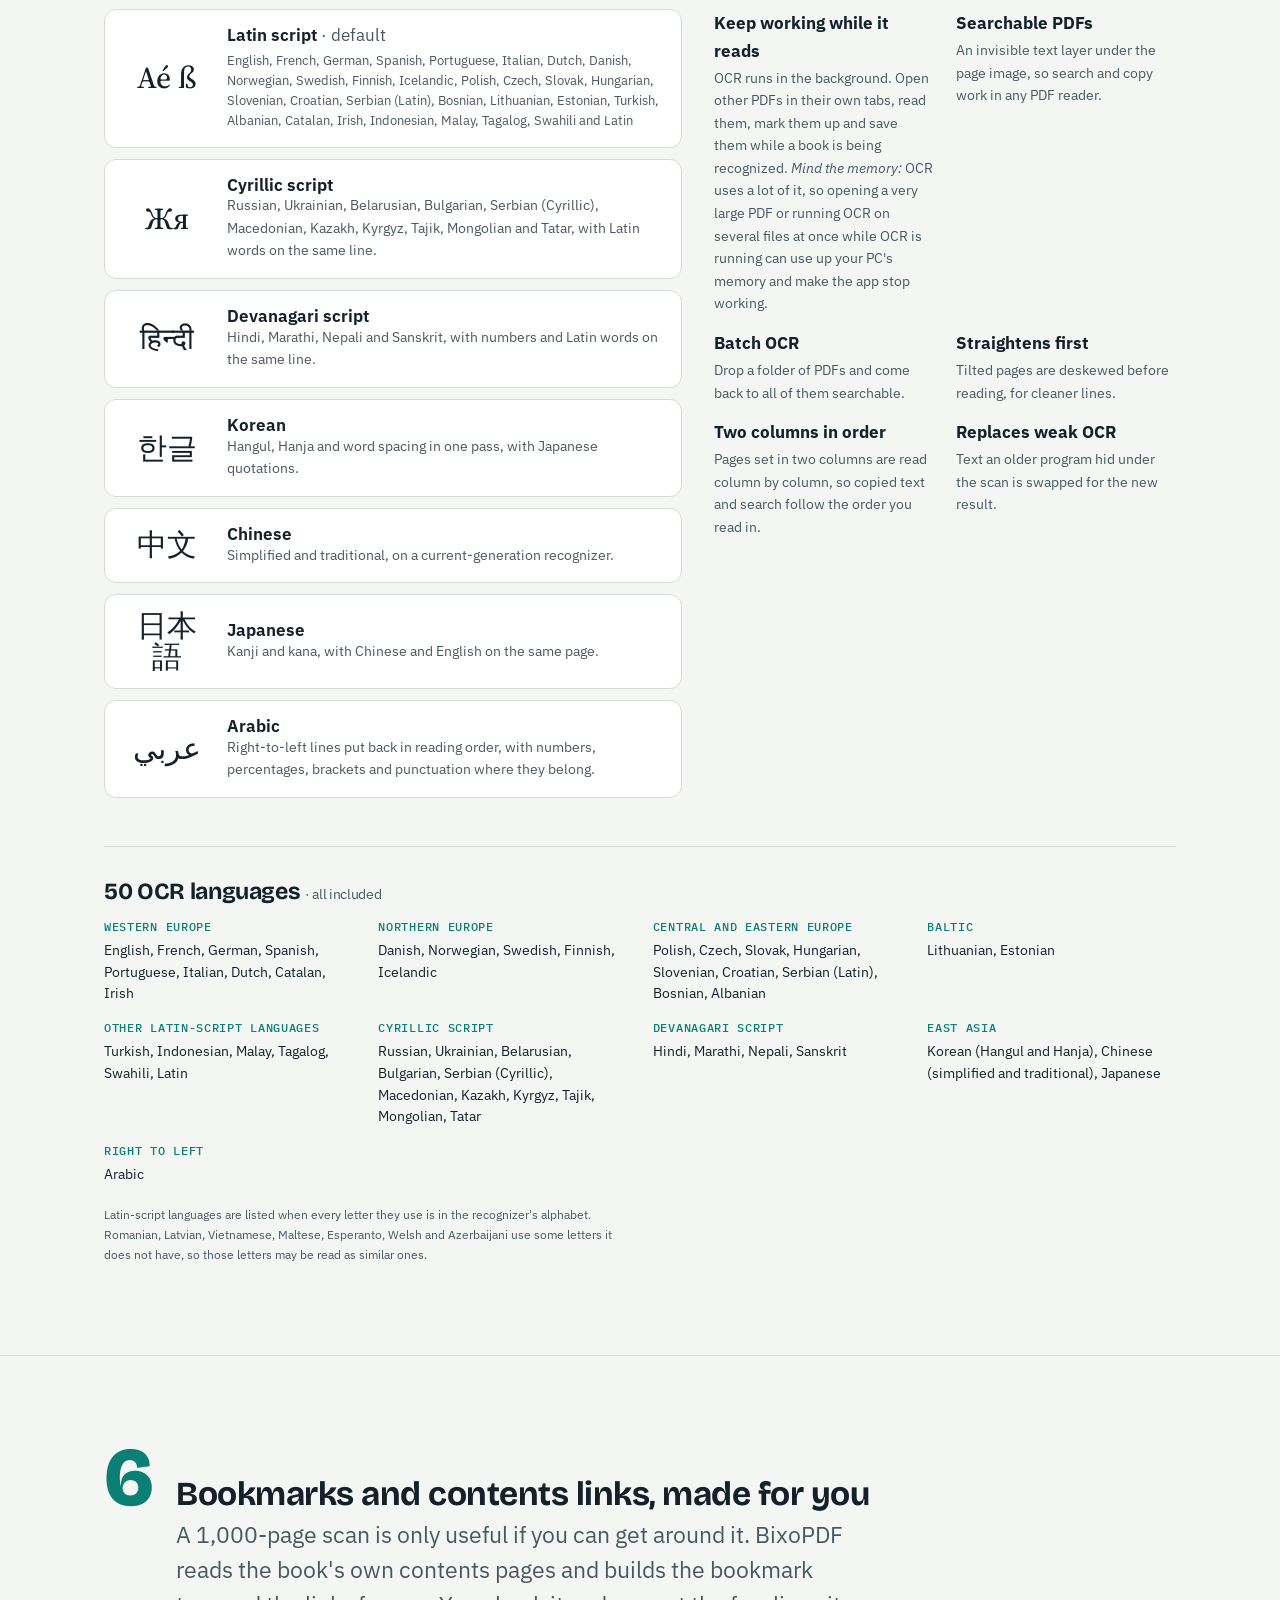
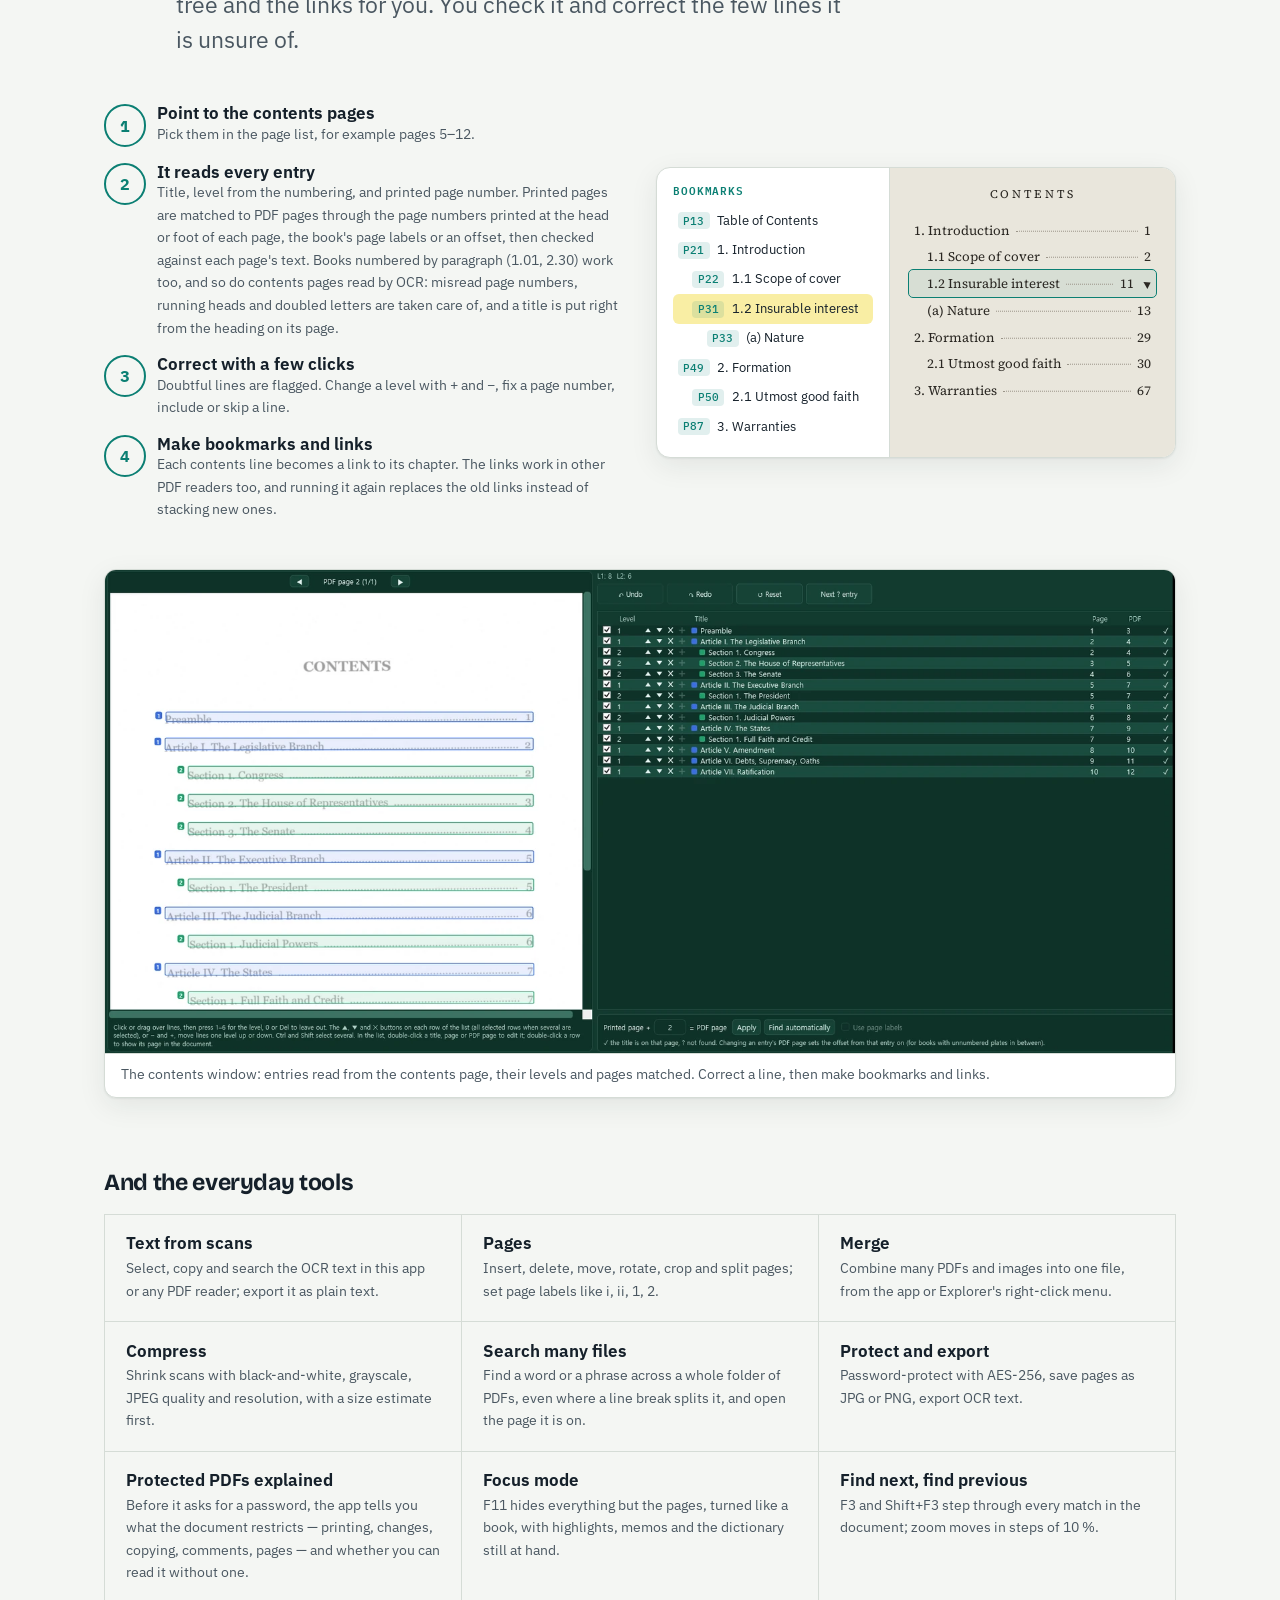
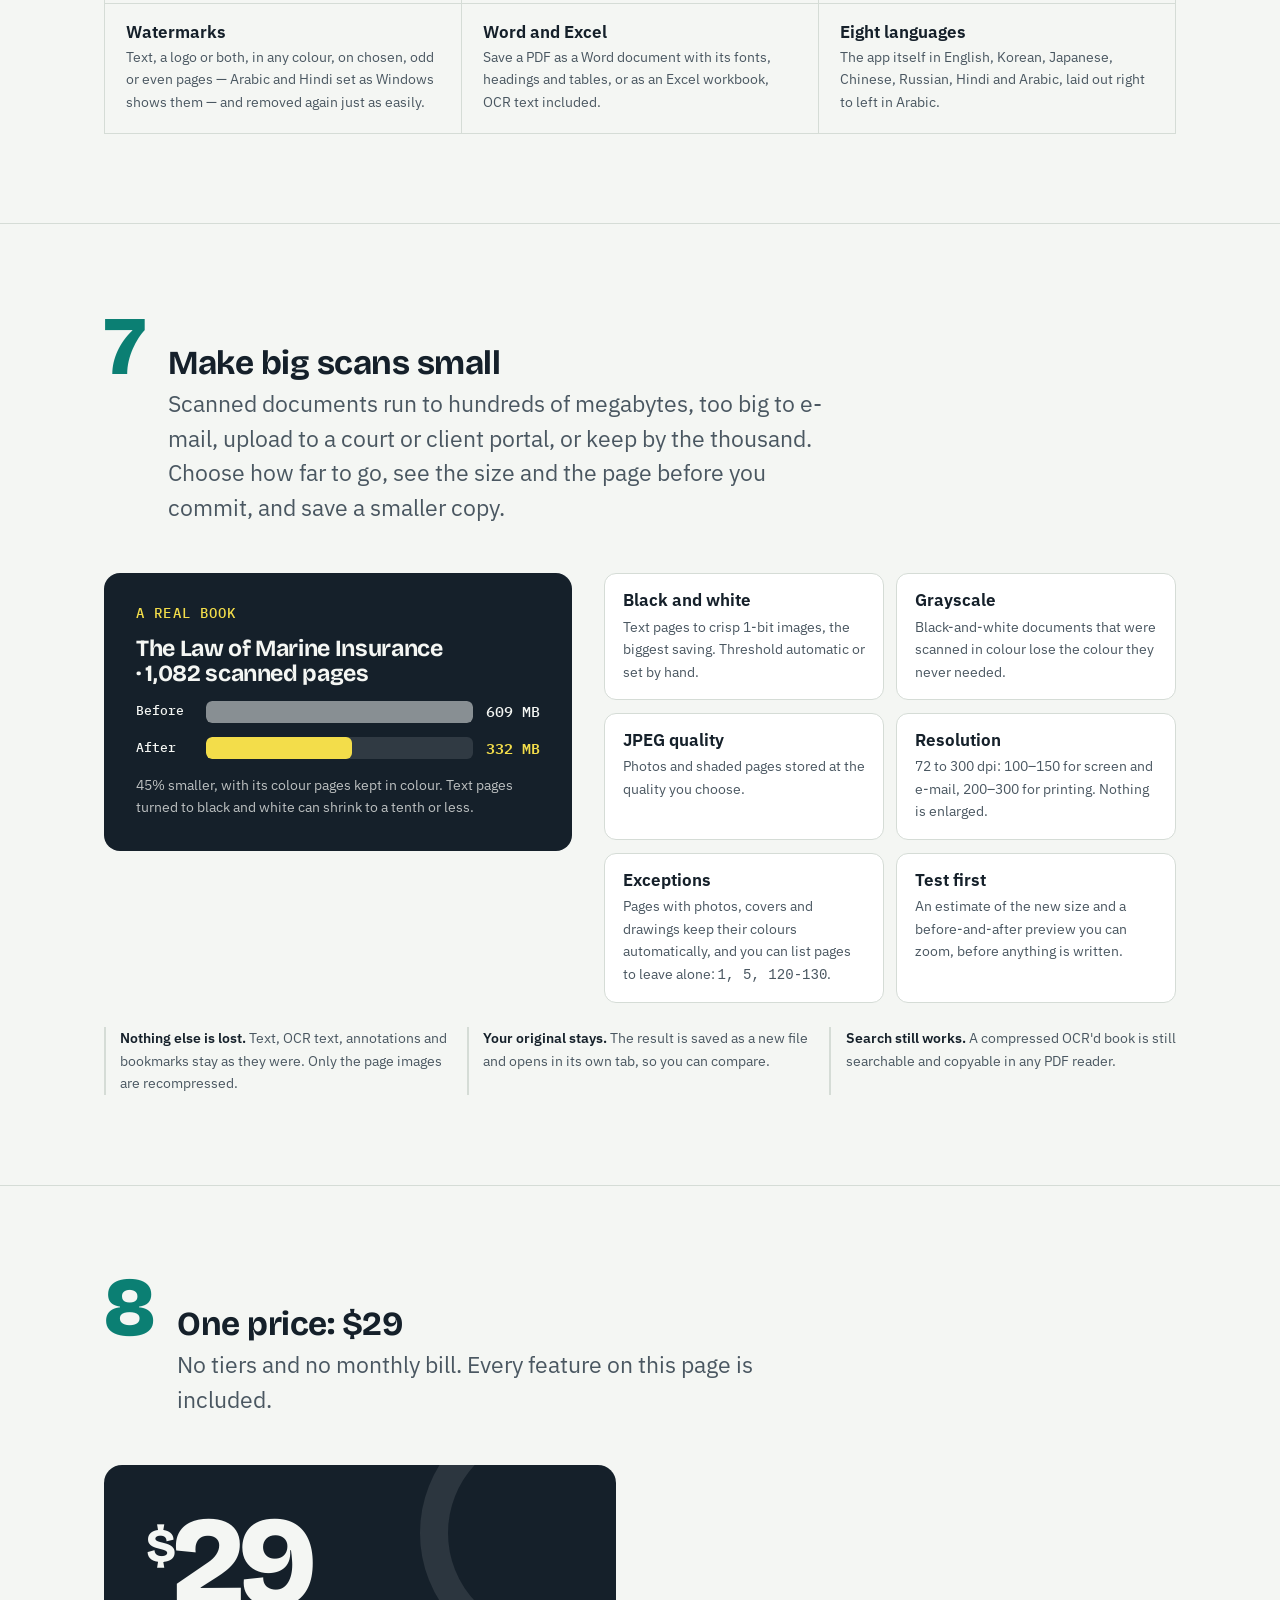
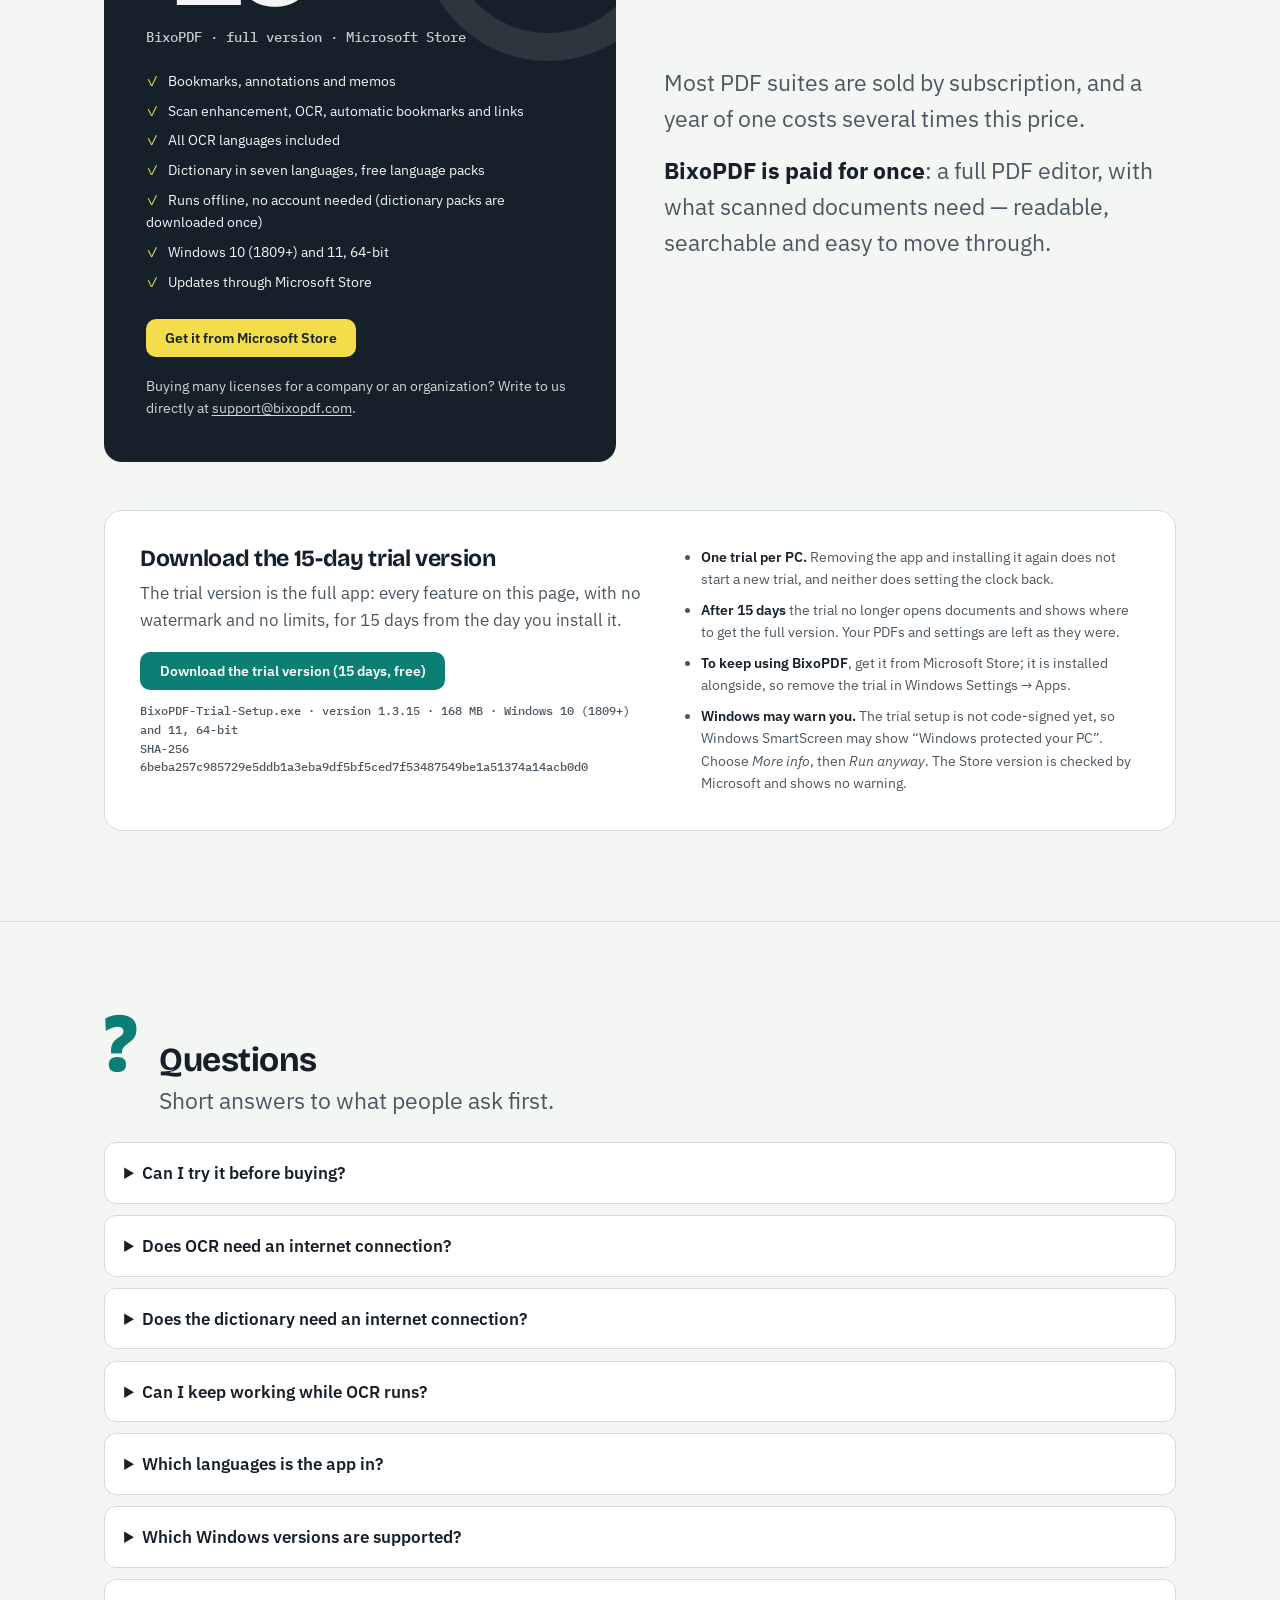
==== commit 3765bf7a: "Trial 1.3.15 Co-Authored-By: Claude Opus 5.5 <noreply@anthropic.com>" ====
--- a/index.html
+++ b/index.html
@@ -805,7 +805,7 @@
           <h3>Download the 15-day trial version</h3>
           <p>The trial version is the full app: every feature on this page, with no watermark and no limits, for 15 days from the day you install it.</p>
           <a class="btn btn-primary" rel="nofollow" href="/download.html?l=en&amp;from=trial-section">Download the trial version (15 days, free)</a>
-          <p class="file">BixoPDF-Trial-Setup.exe · version 1.3.14 · 168 MB · Windows 10 (1809+) and 11, 64-bit<br>SHA-256 e970667719ede2cd1660bf2b6aae941050a428513e13b8ad014f04ea20f3fe9f</p>
+          <p class="file">BixoPDF-Trial-Setup.exe · version 1.3.15 · 168 MB · Windows 10 (1809+) and 11, 64-bit<br>SHA-256 6beba257c985729e5ddb1a3eba9df5bf5ced7f53487549be1a51374a14acb0d0</p>
         </div>
         <ul>
           <li><b>One trial per PC.</b> Removing the app and installing it again does not start a new trial, and neither does setting the clock back.</li>
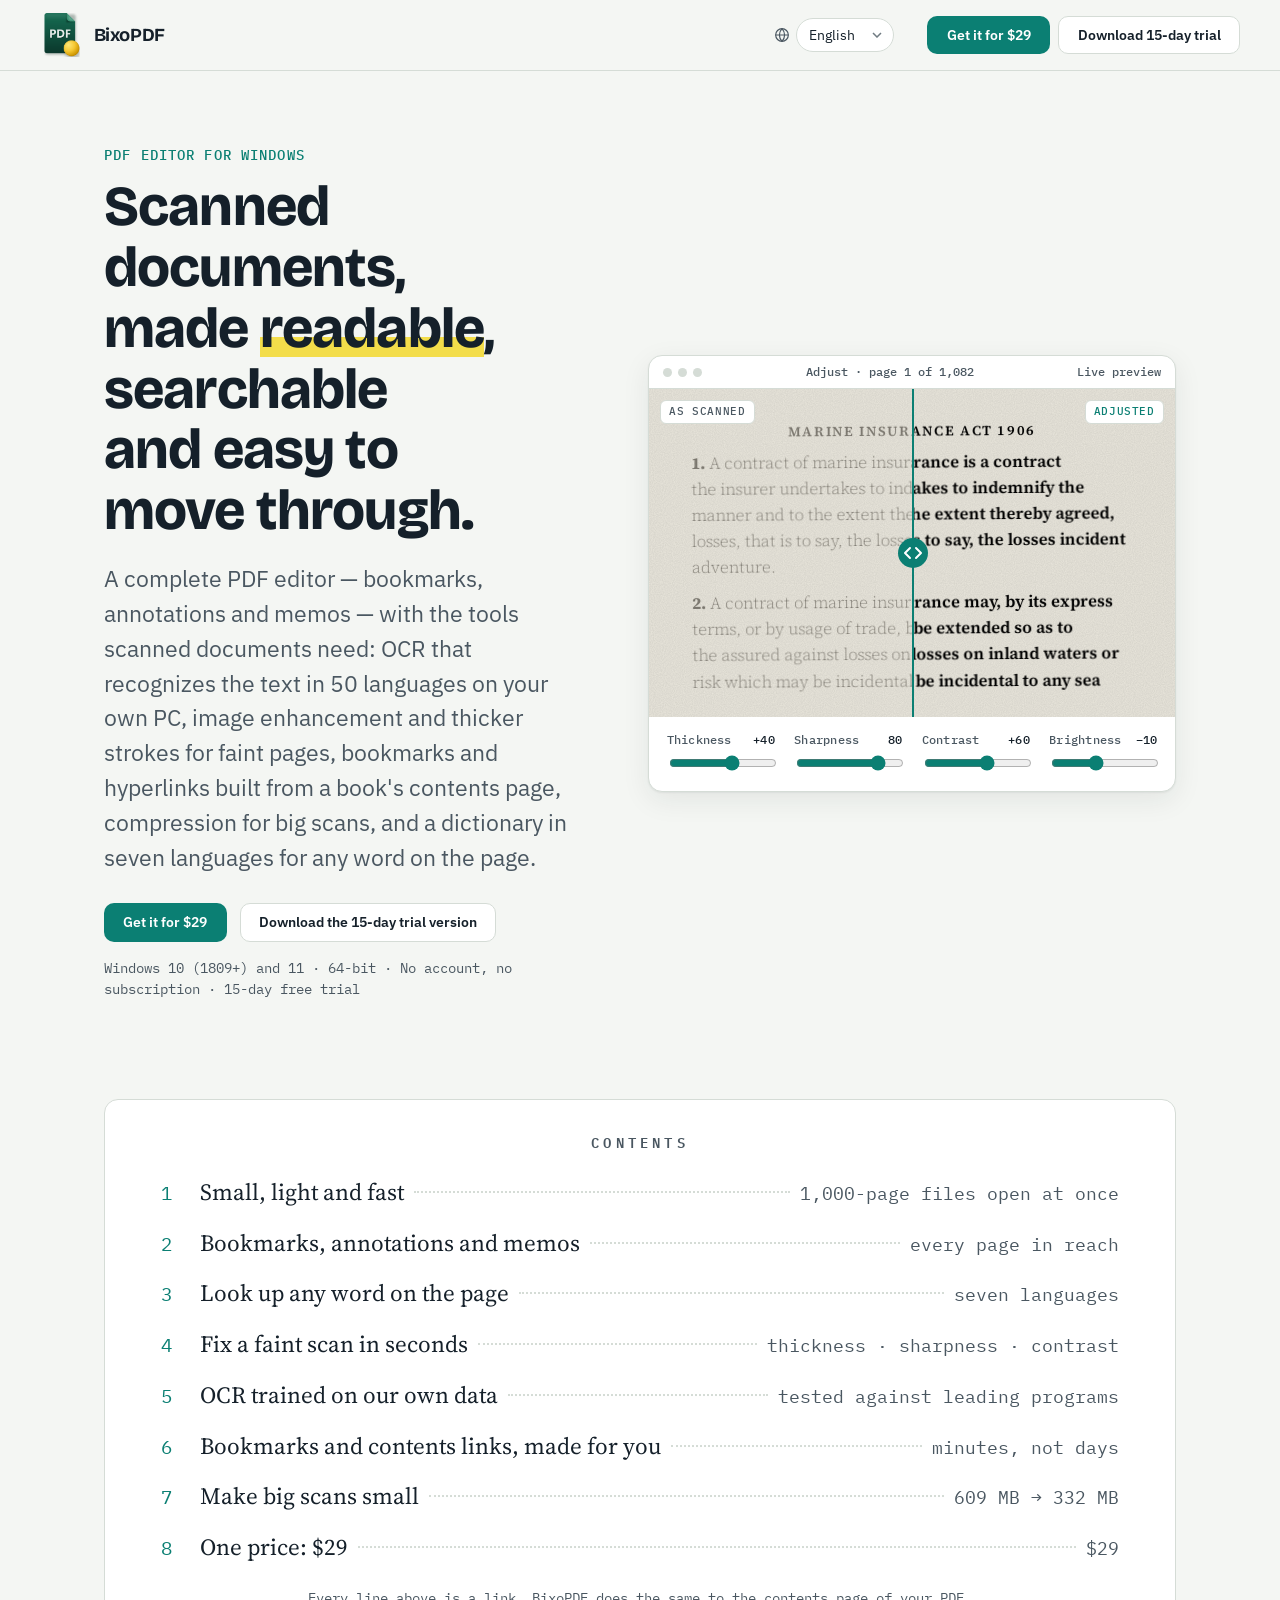
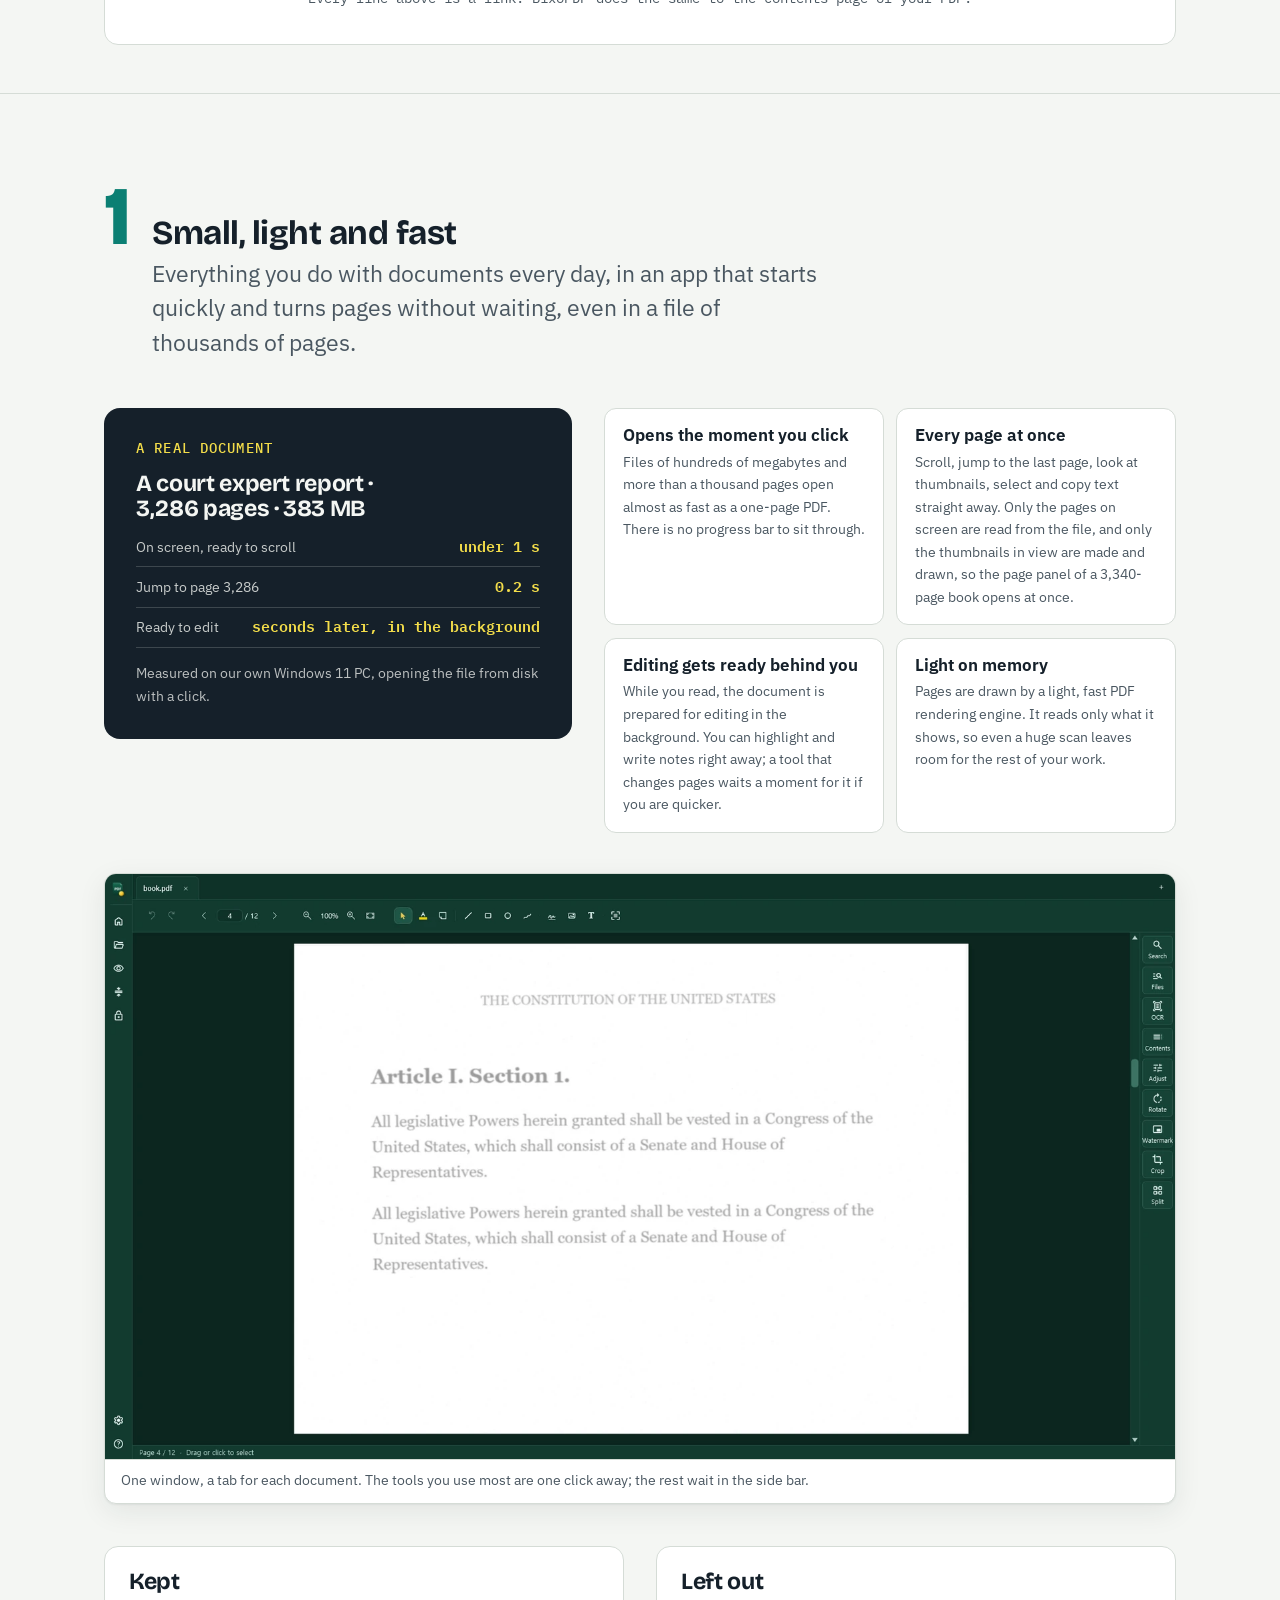
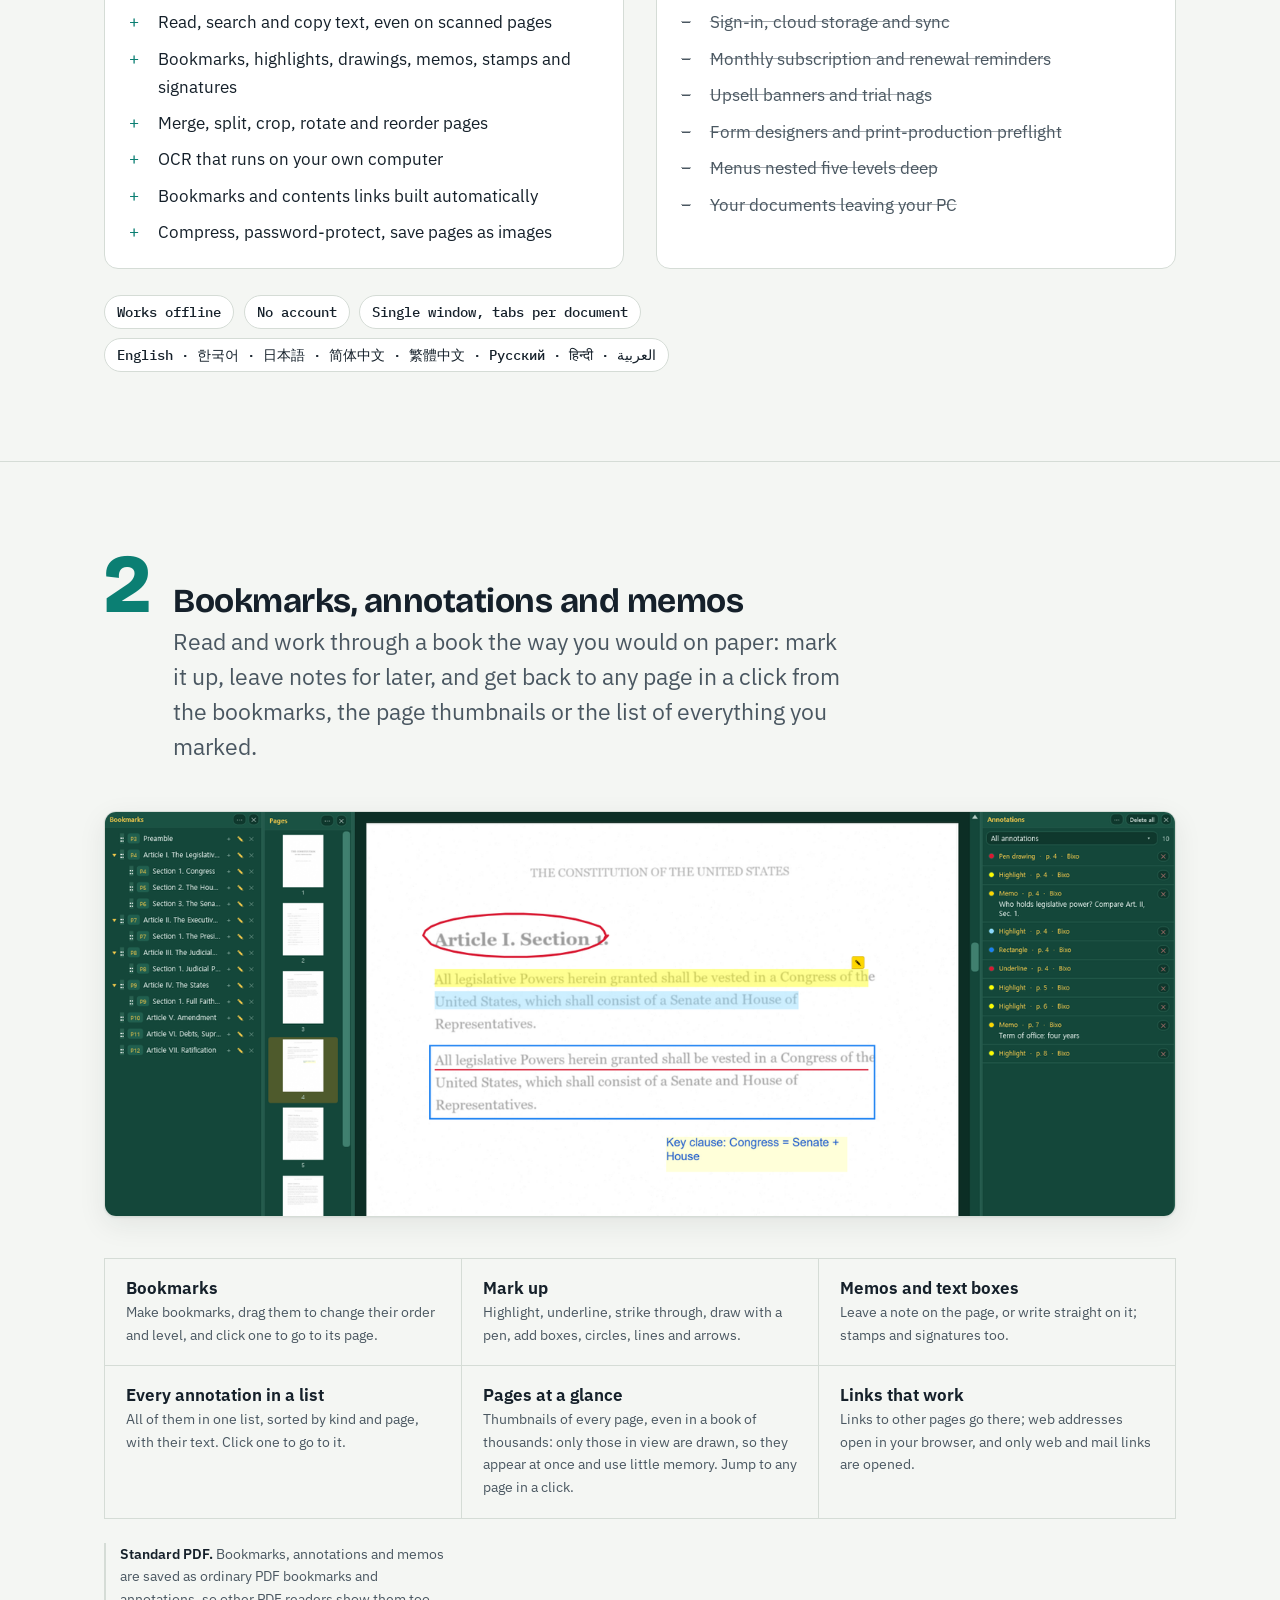
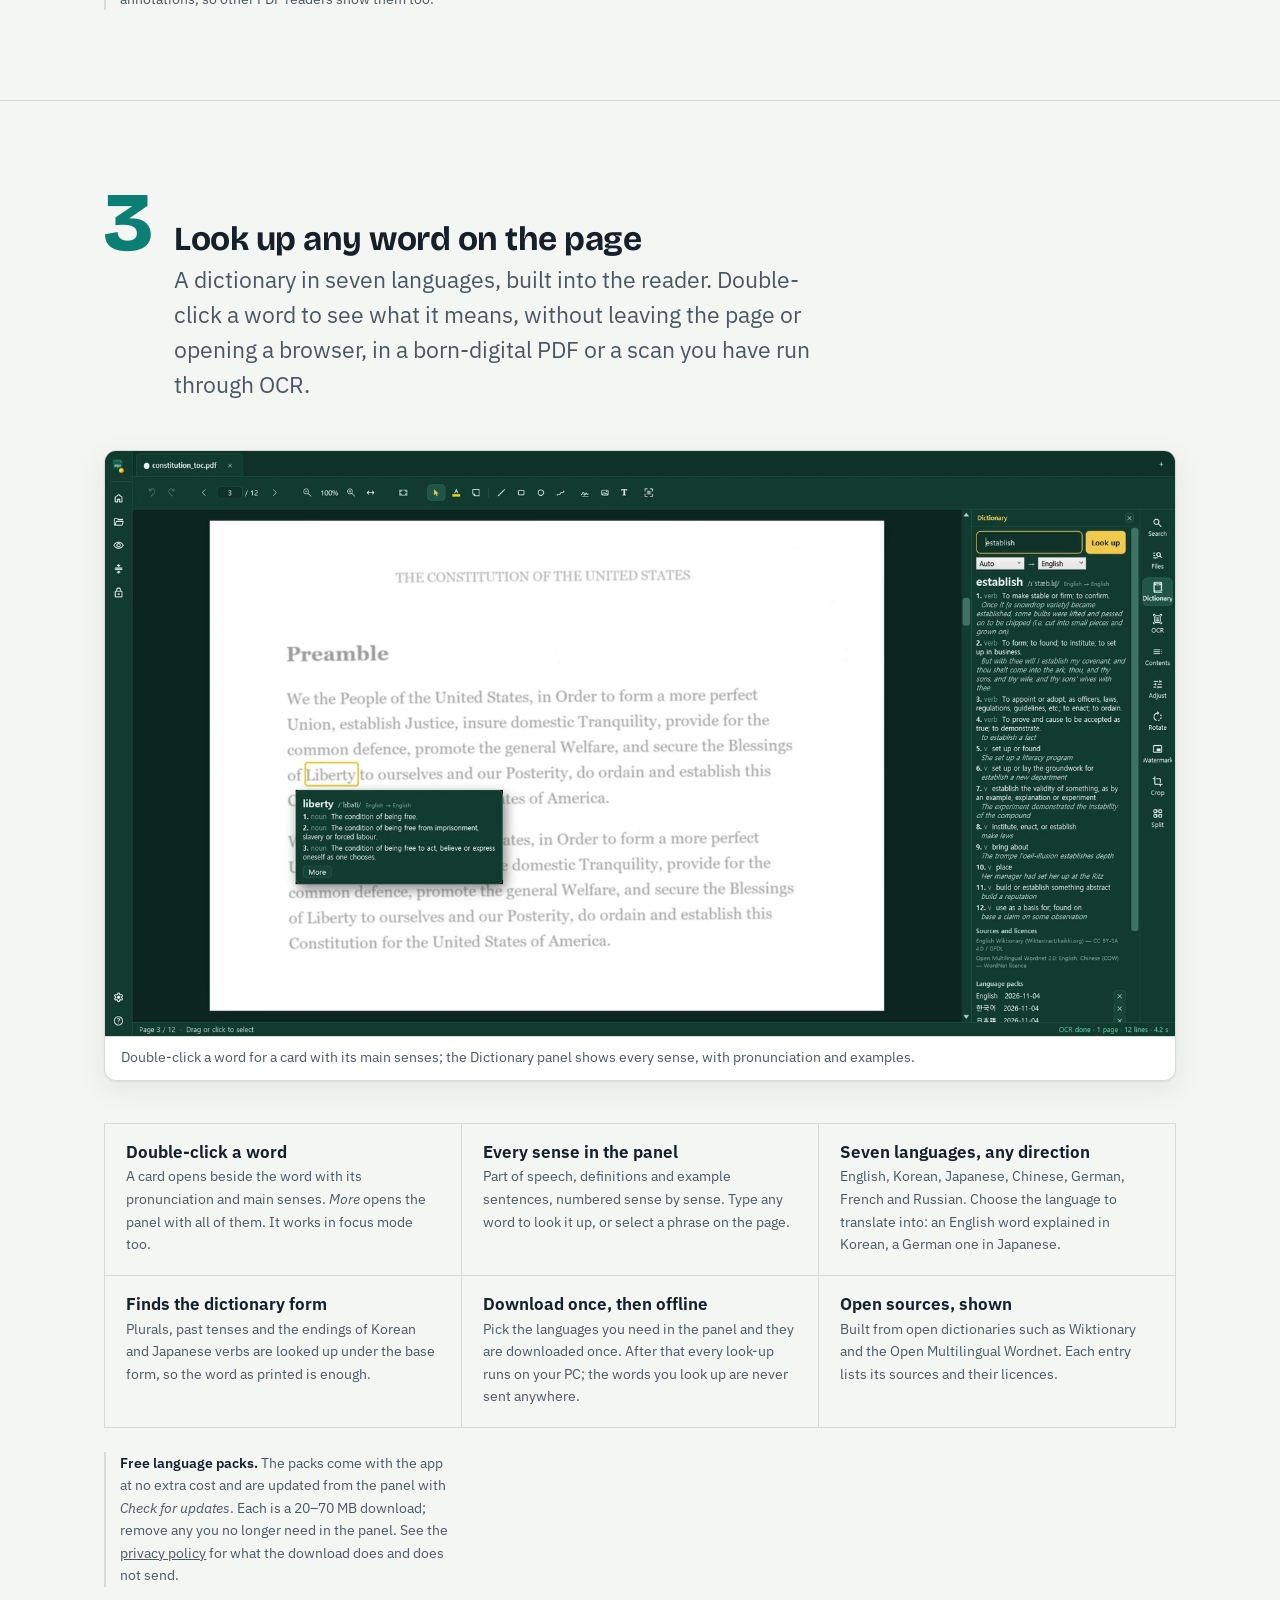
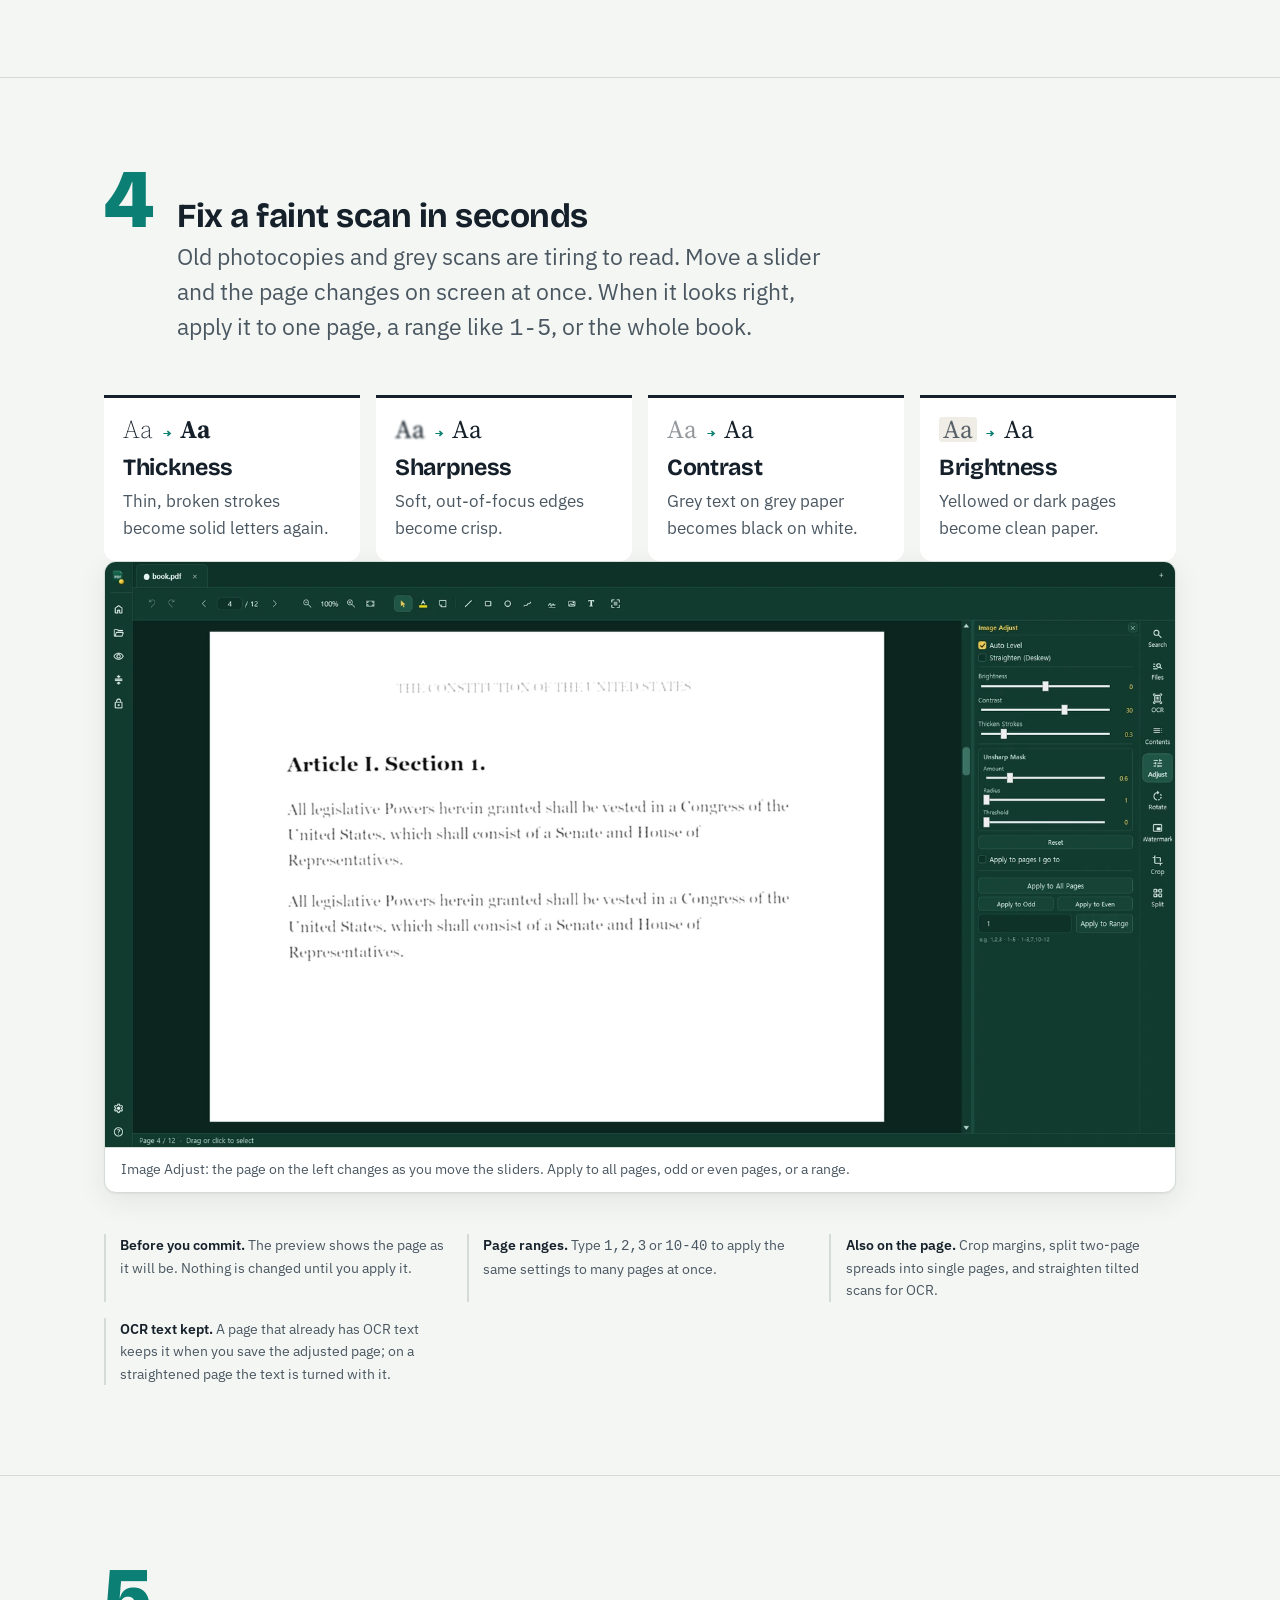
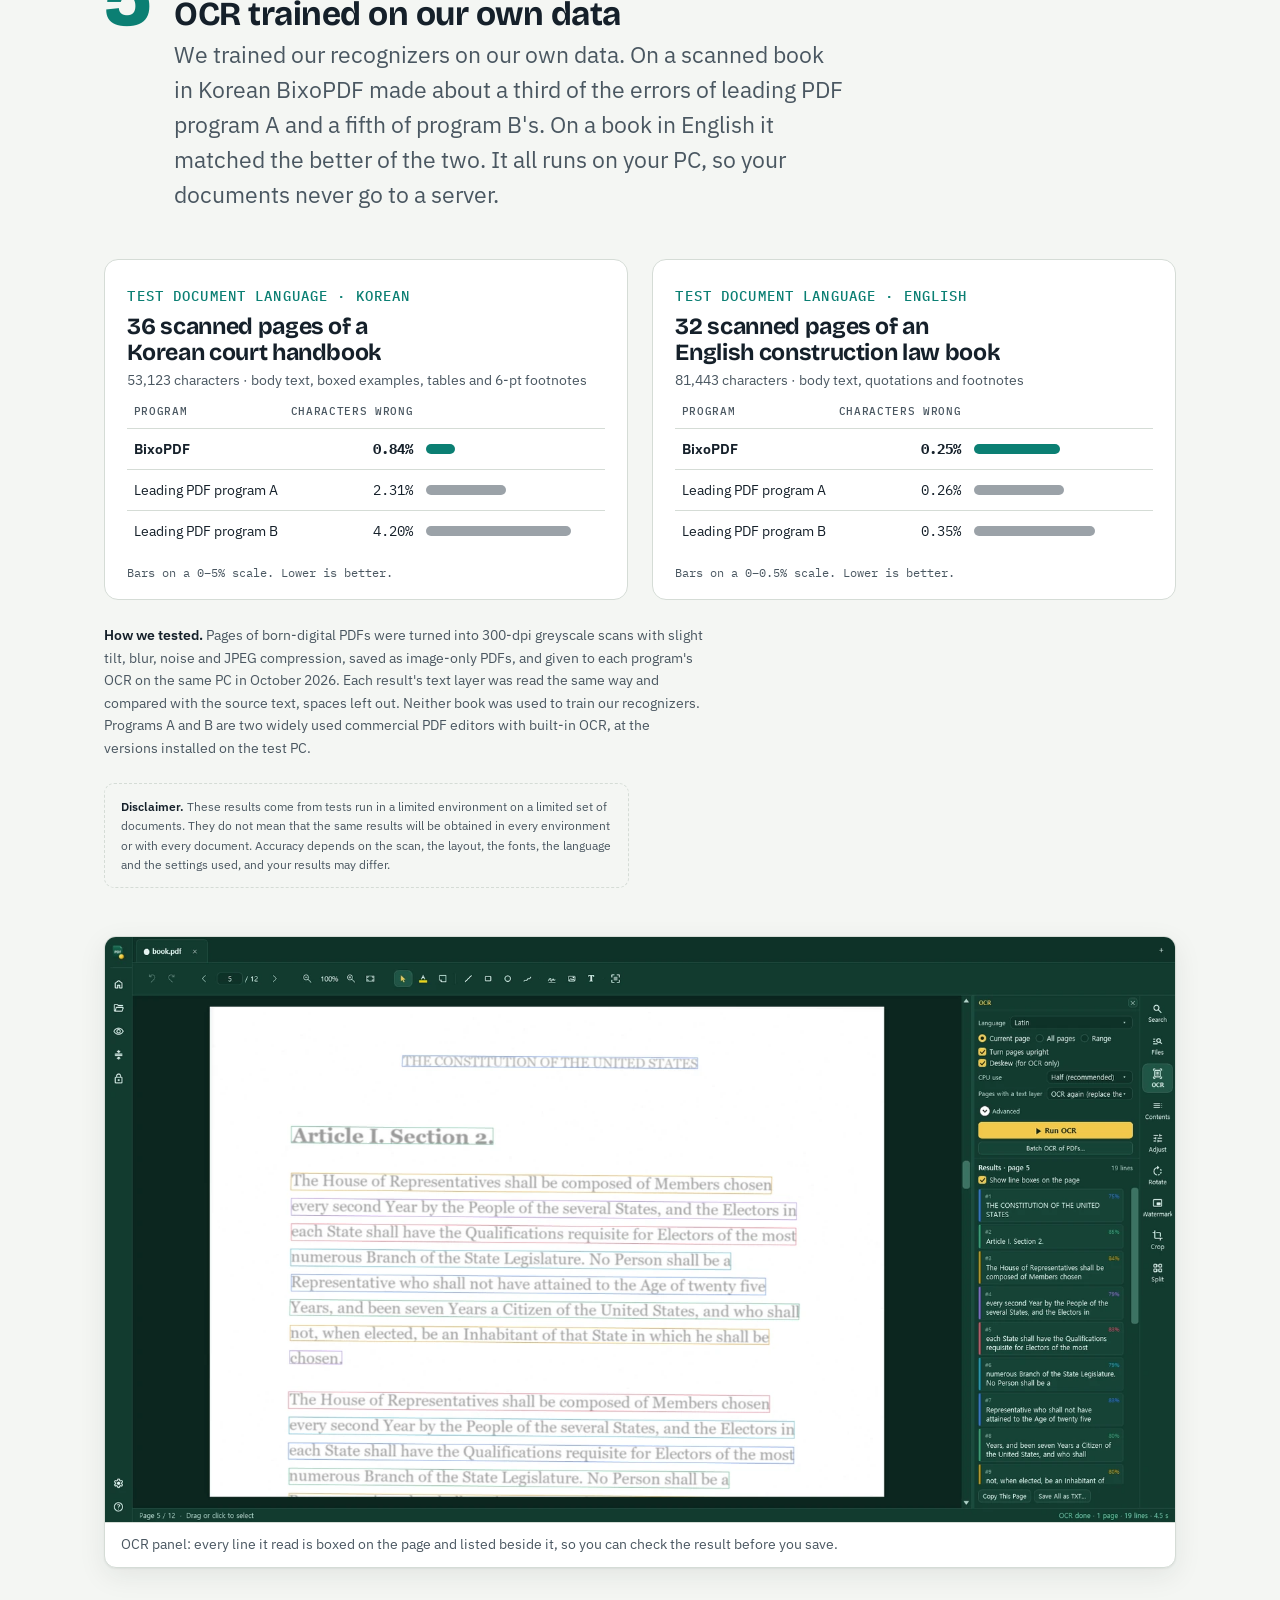
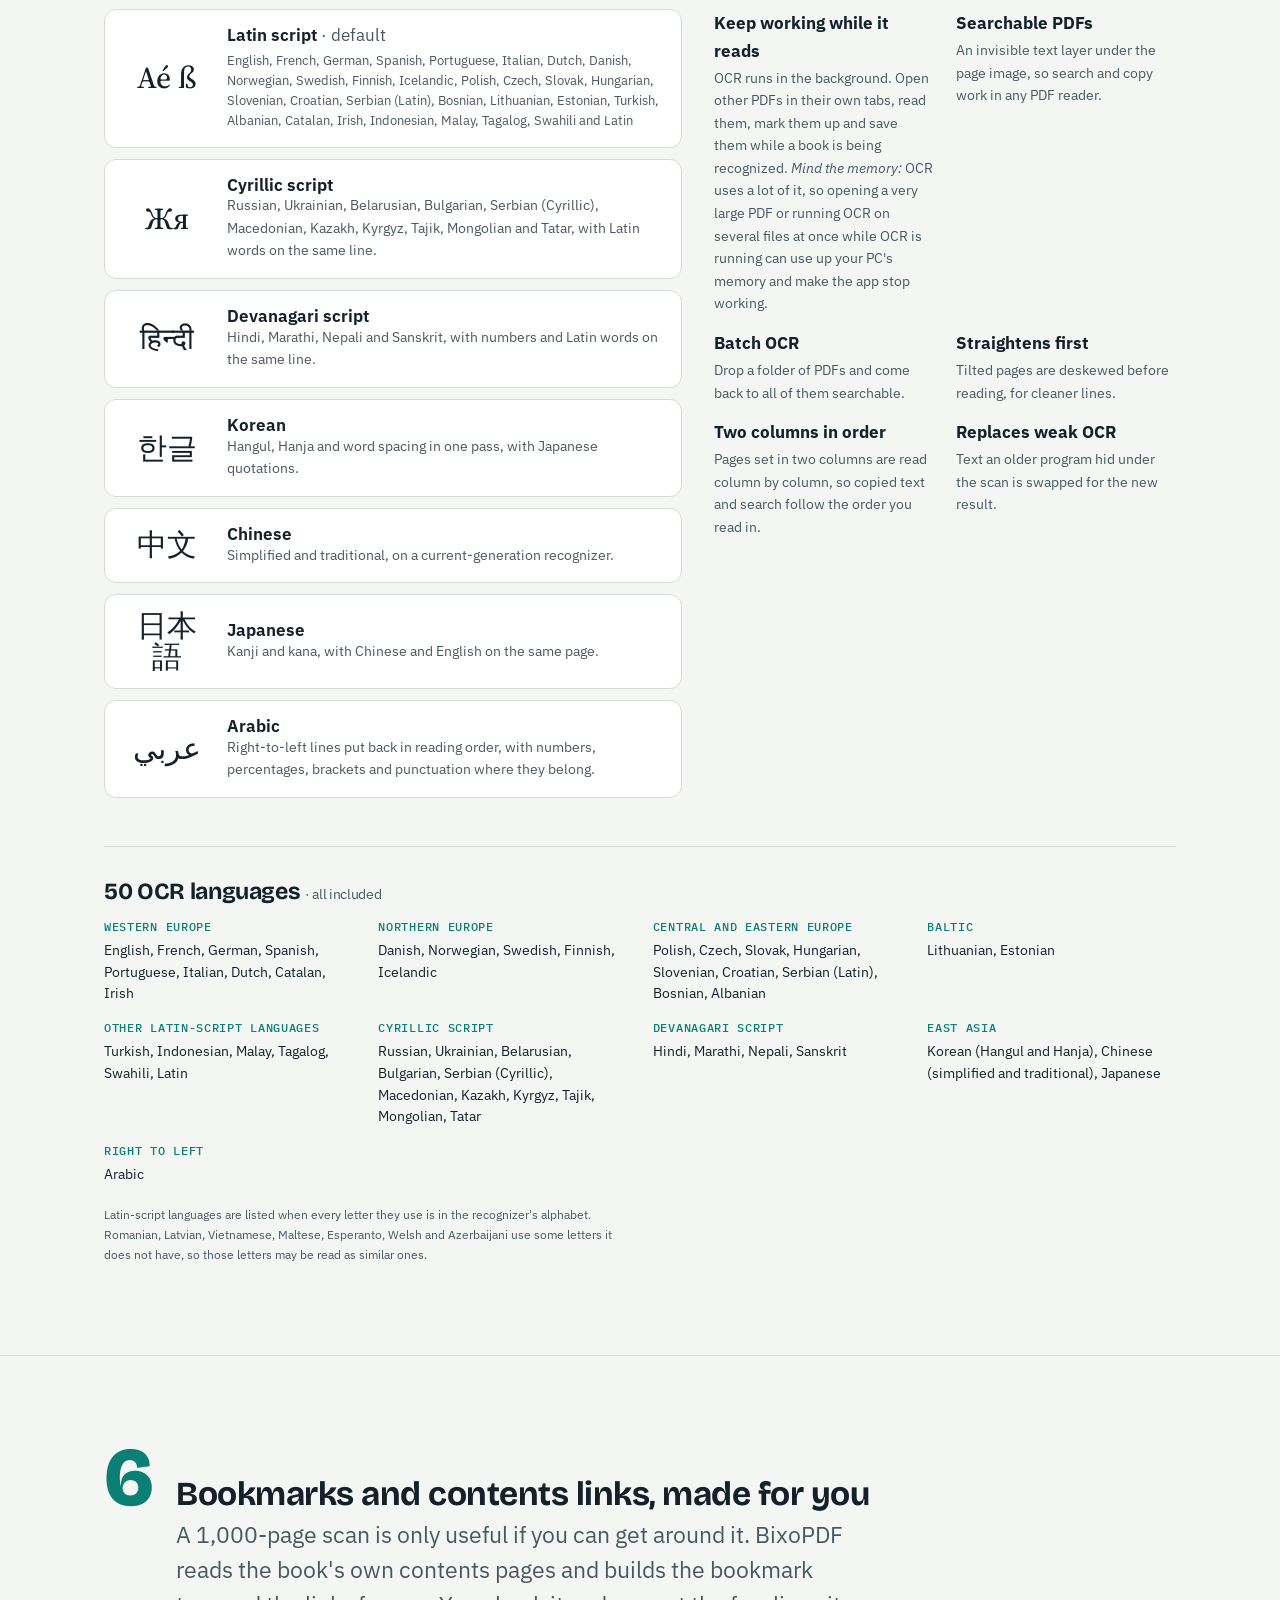
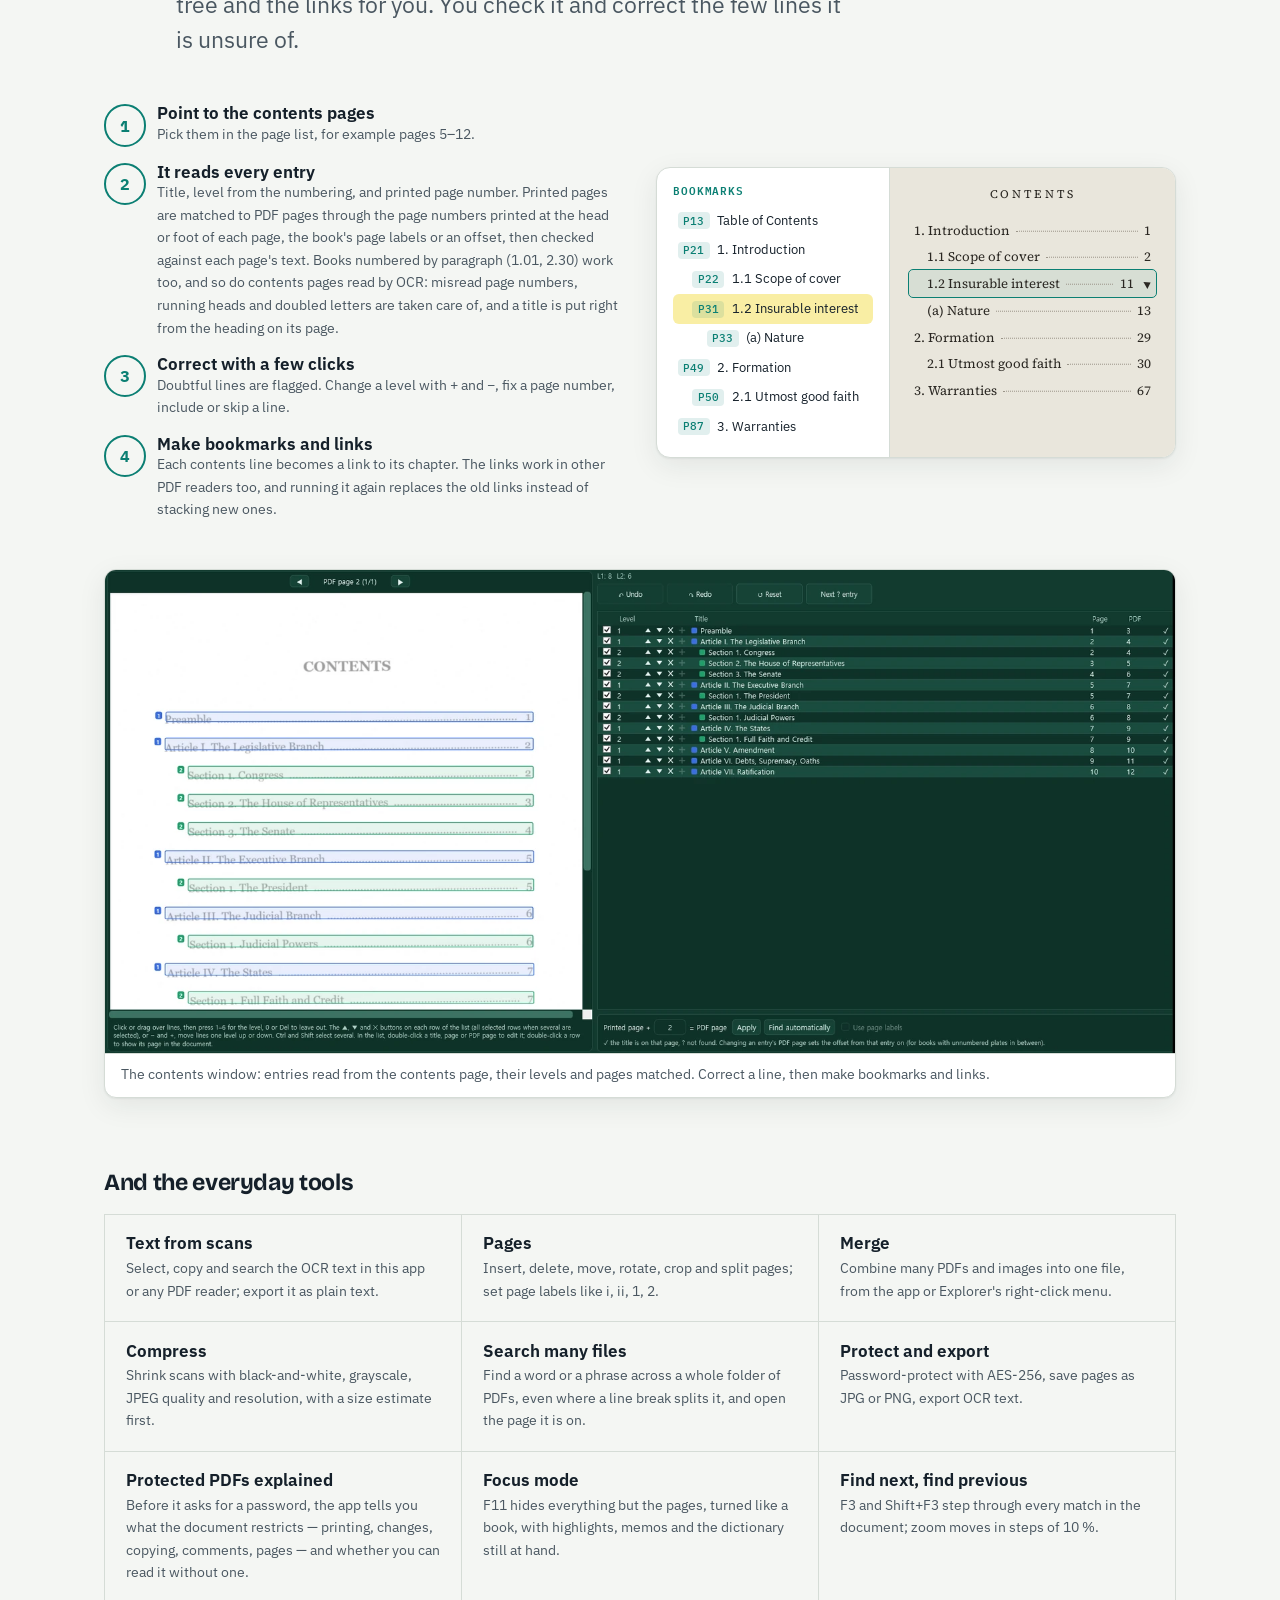
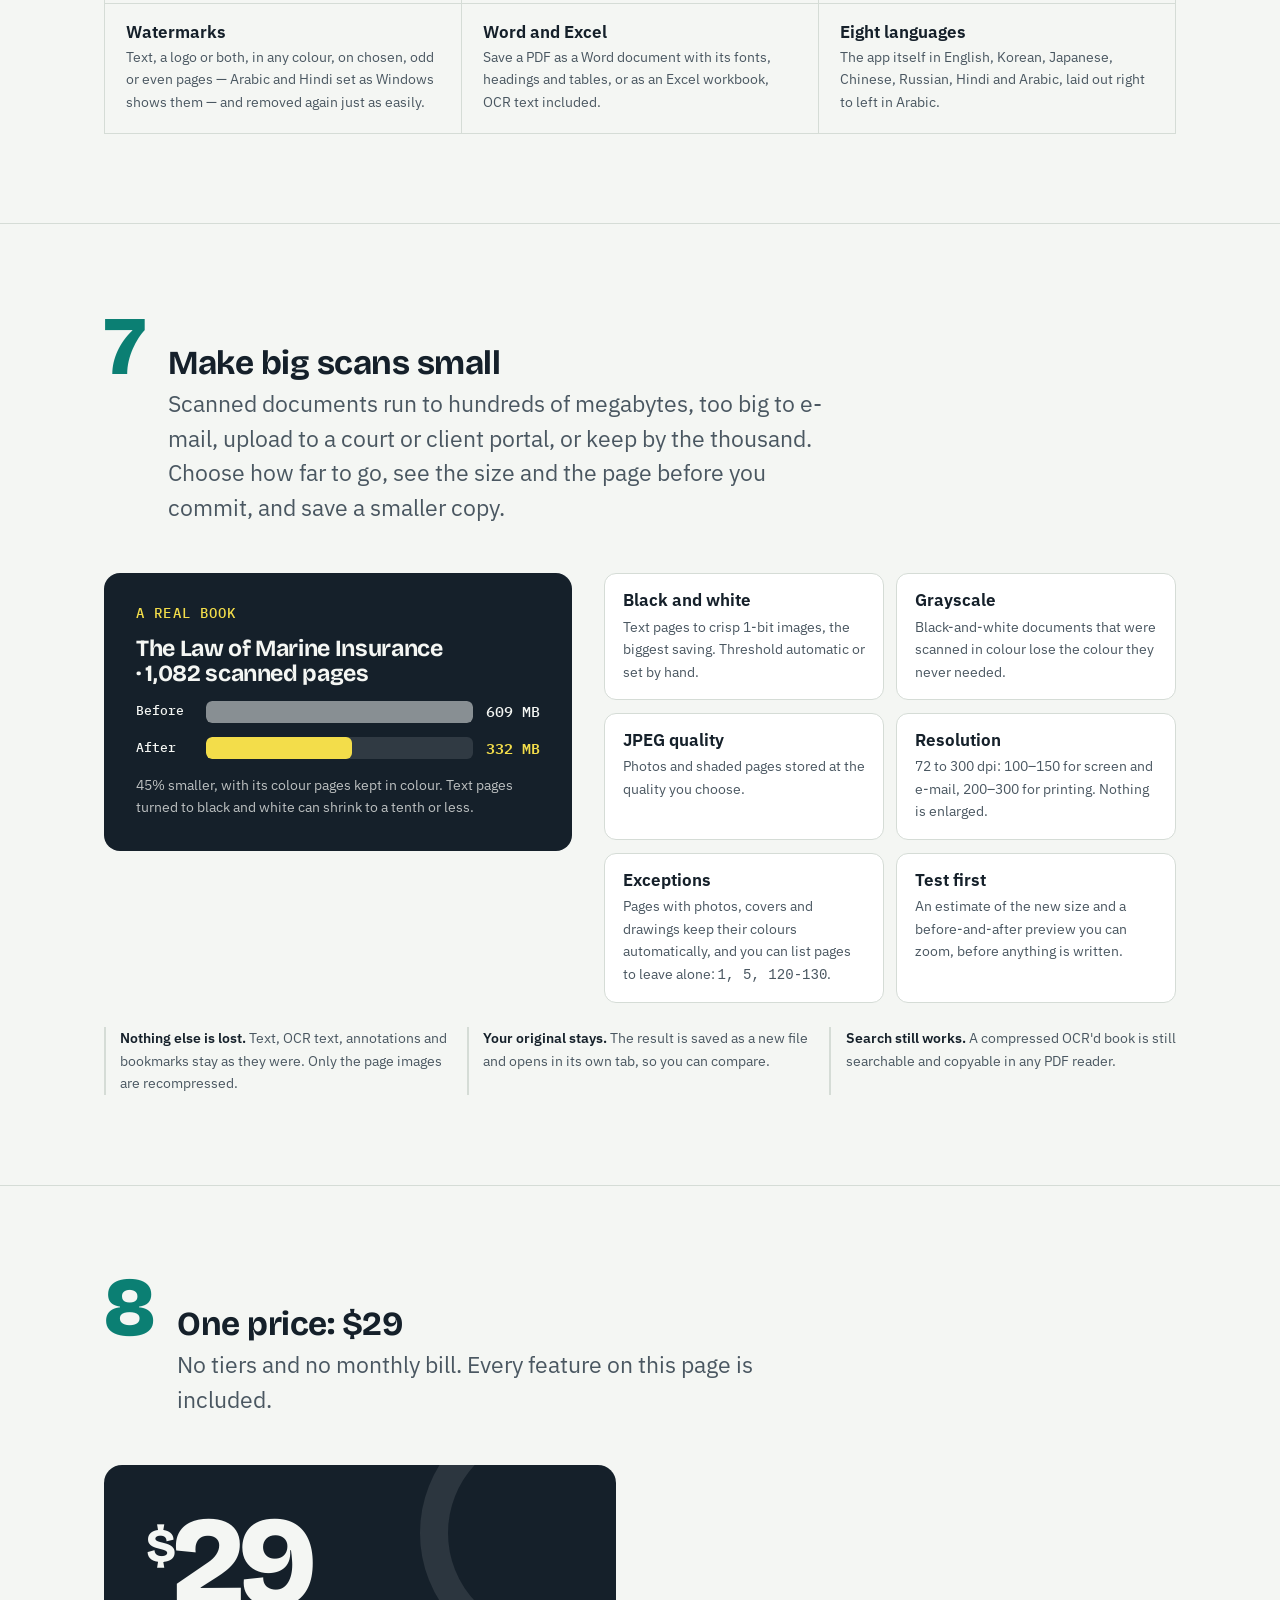
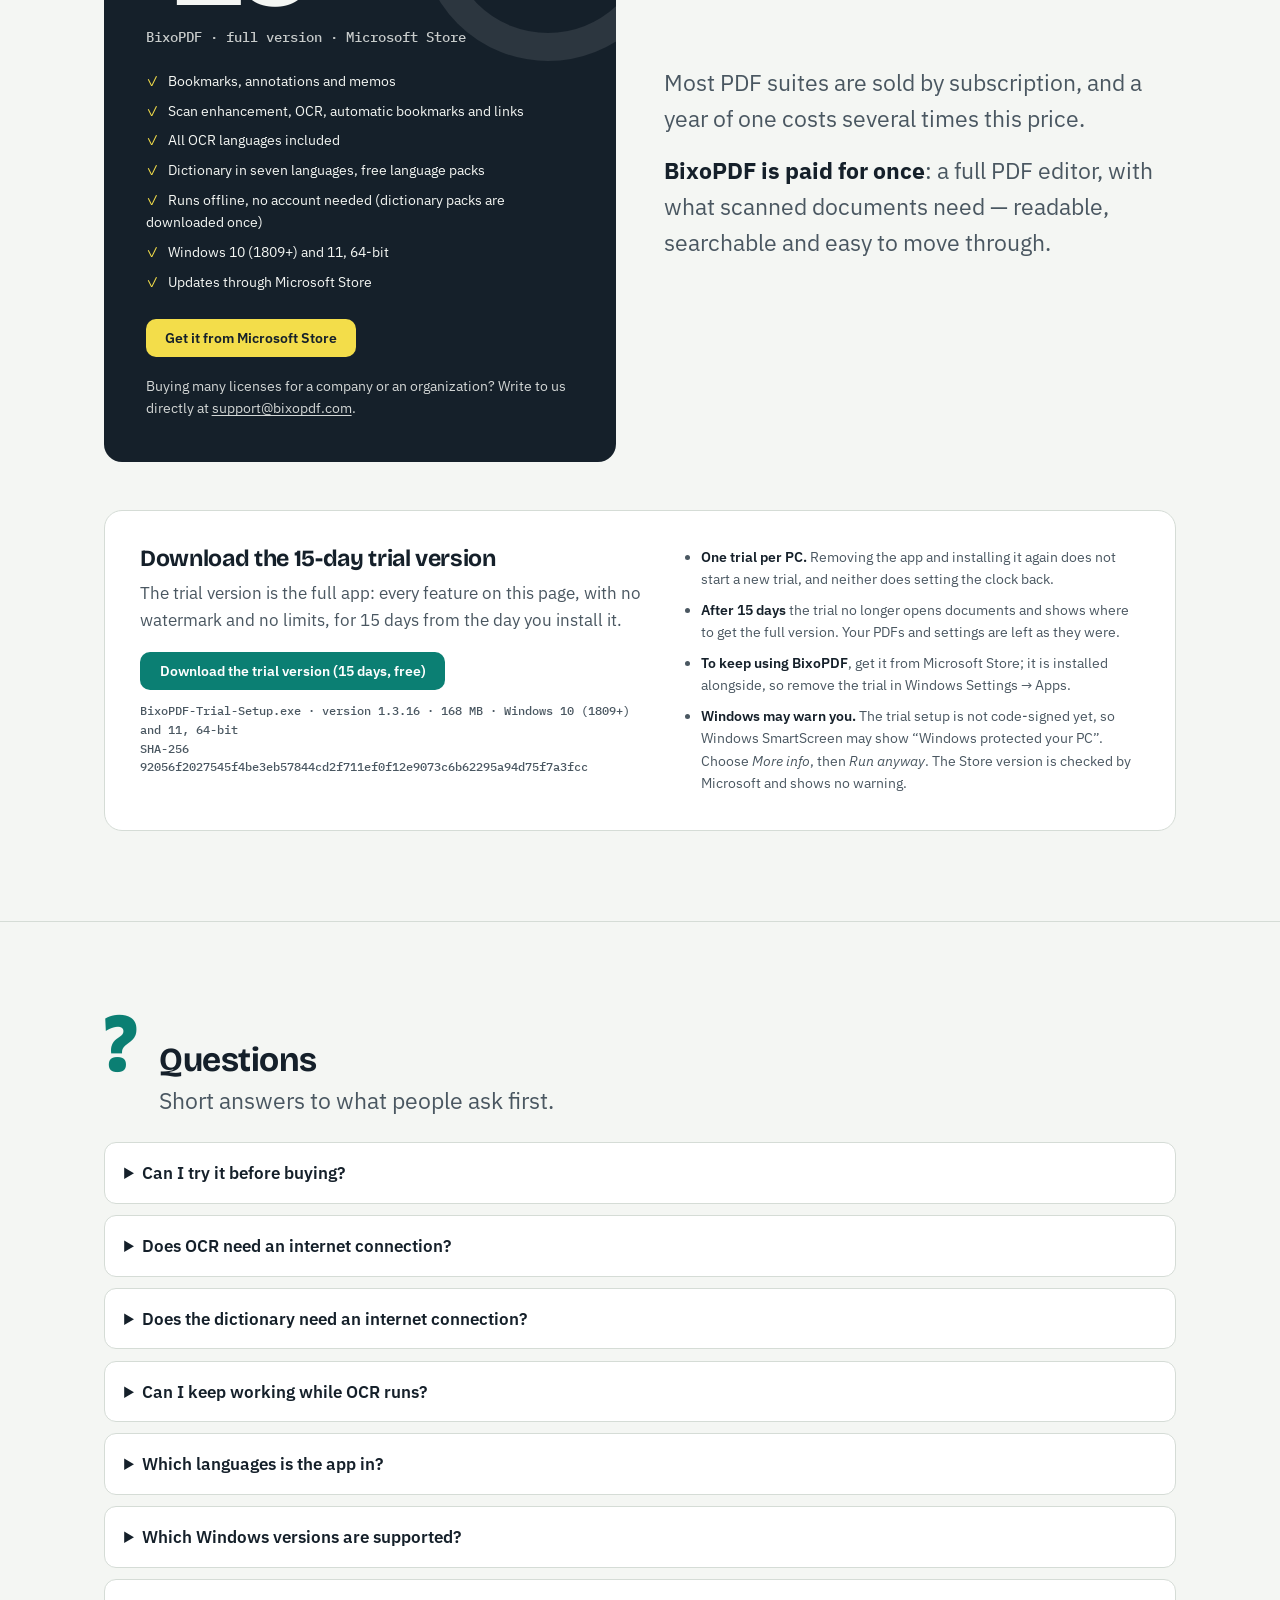
==== commit 1f615c8d: "Trial 1.3.16 Co-Authored-By: Claude Opus 5.5 <noreply@anthropic.com>" ====
--- a/index.html
+++ b/index.html
@@ -805,7 +805,7 @@
           <h3>Download the 15-day trial version</h3>
           <p>The trial version is the full app: every feature on this page, with no watermark and no limits, for 15 days from the day you install it.</p>
           <a class="btn btn-primary" rel="nofollow" href="/download.html?l=en&amp;from=trial-section">Download the trial version (15 days, free)</a>
-          <p class="file">BixoPDF-Trial-Setup.exe · version 1.3.15 · 168 MB · Windows 10 (1809+) and 11, 64-bit<br>SHA-256 6beba257c985729e5ddb1a3eba9df5bf5ced7f53487549be1a51374a14acb0d0</p>
+          <p class="file">BixoPDF-Trial-Setup.exe · version 1.3.16 · 168 MB · Windows 10 (1809+) and 11, 64-bit<br>SHA-256 92056f2027545f4be3eb57844cd2f711ef0f12e9073c6b62295a94d75f7a3fcc</p>
         </div>
         <ul>
           <li><b>One trial per PC.</b> Removing the app and installing it again does not start a new trial, and neither does setting the clock back.</li>
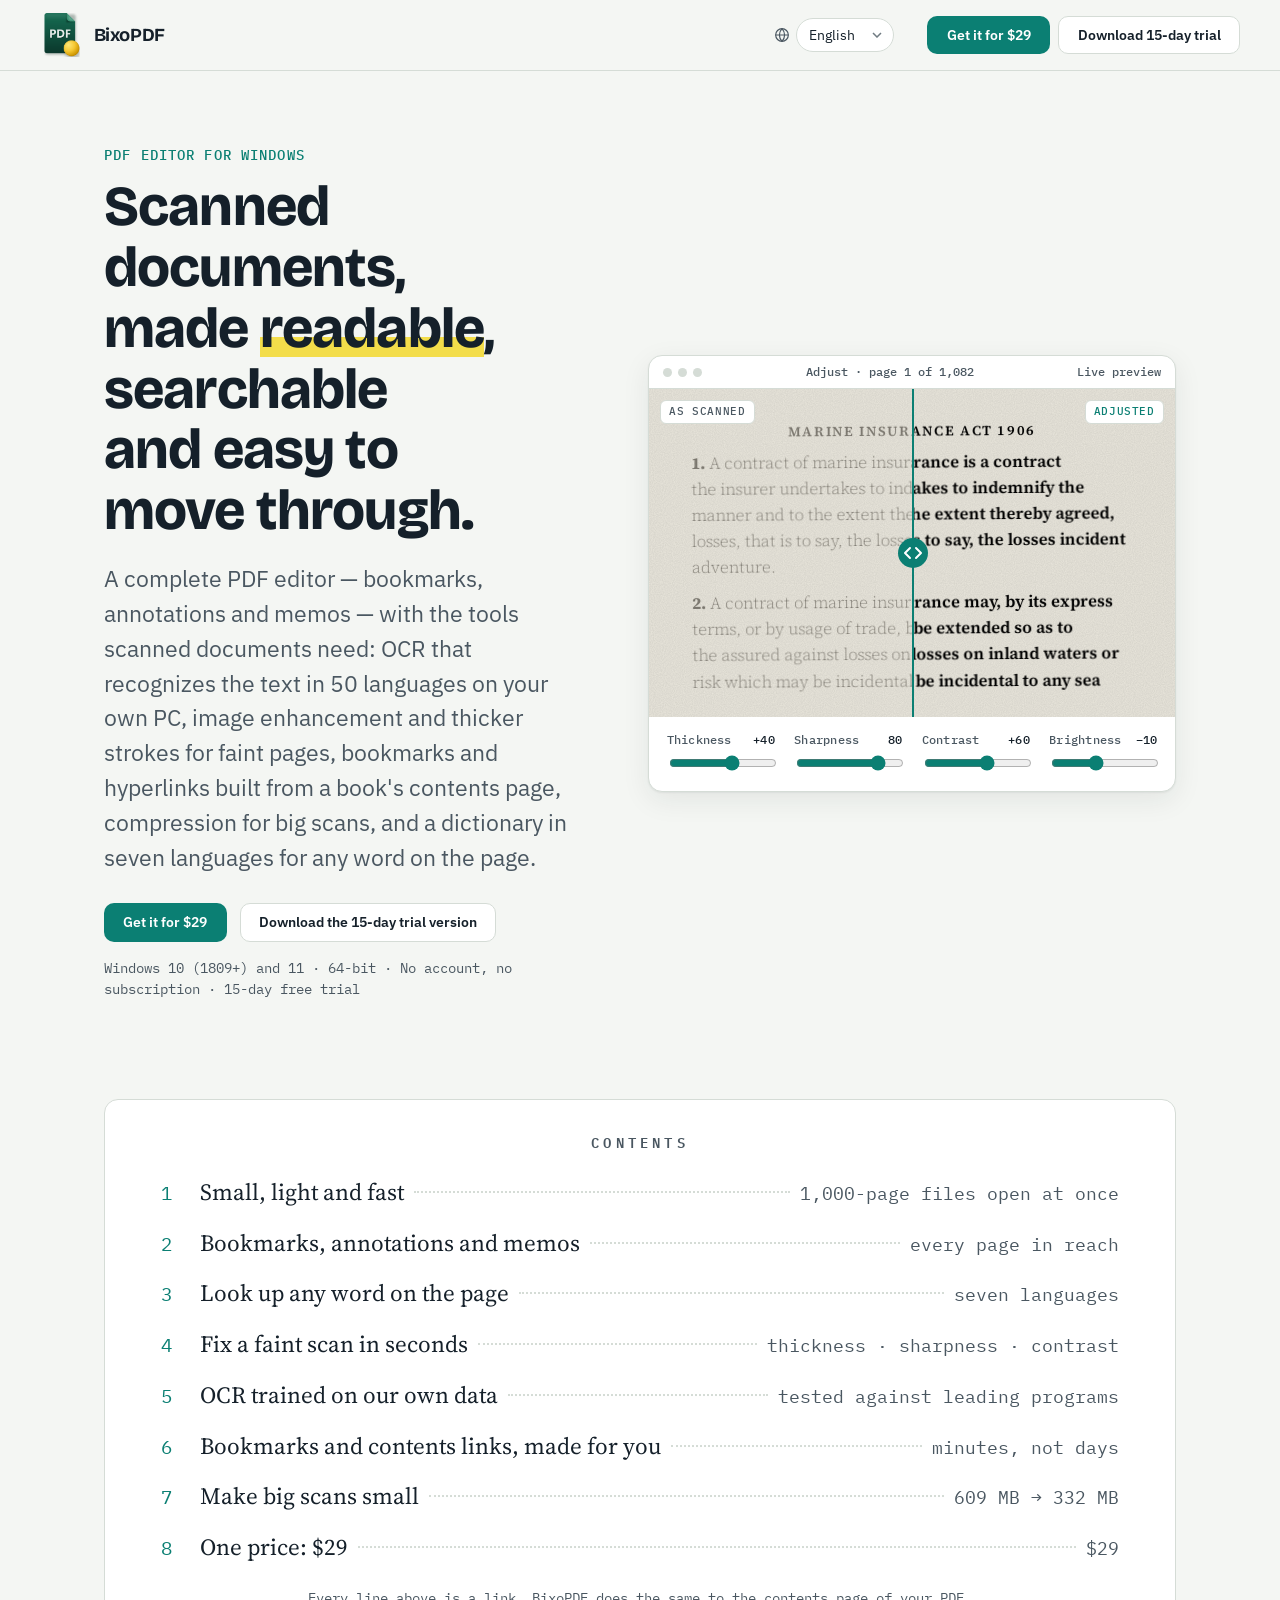
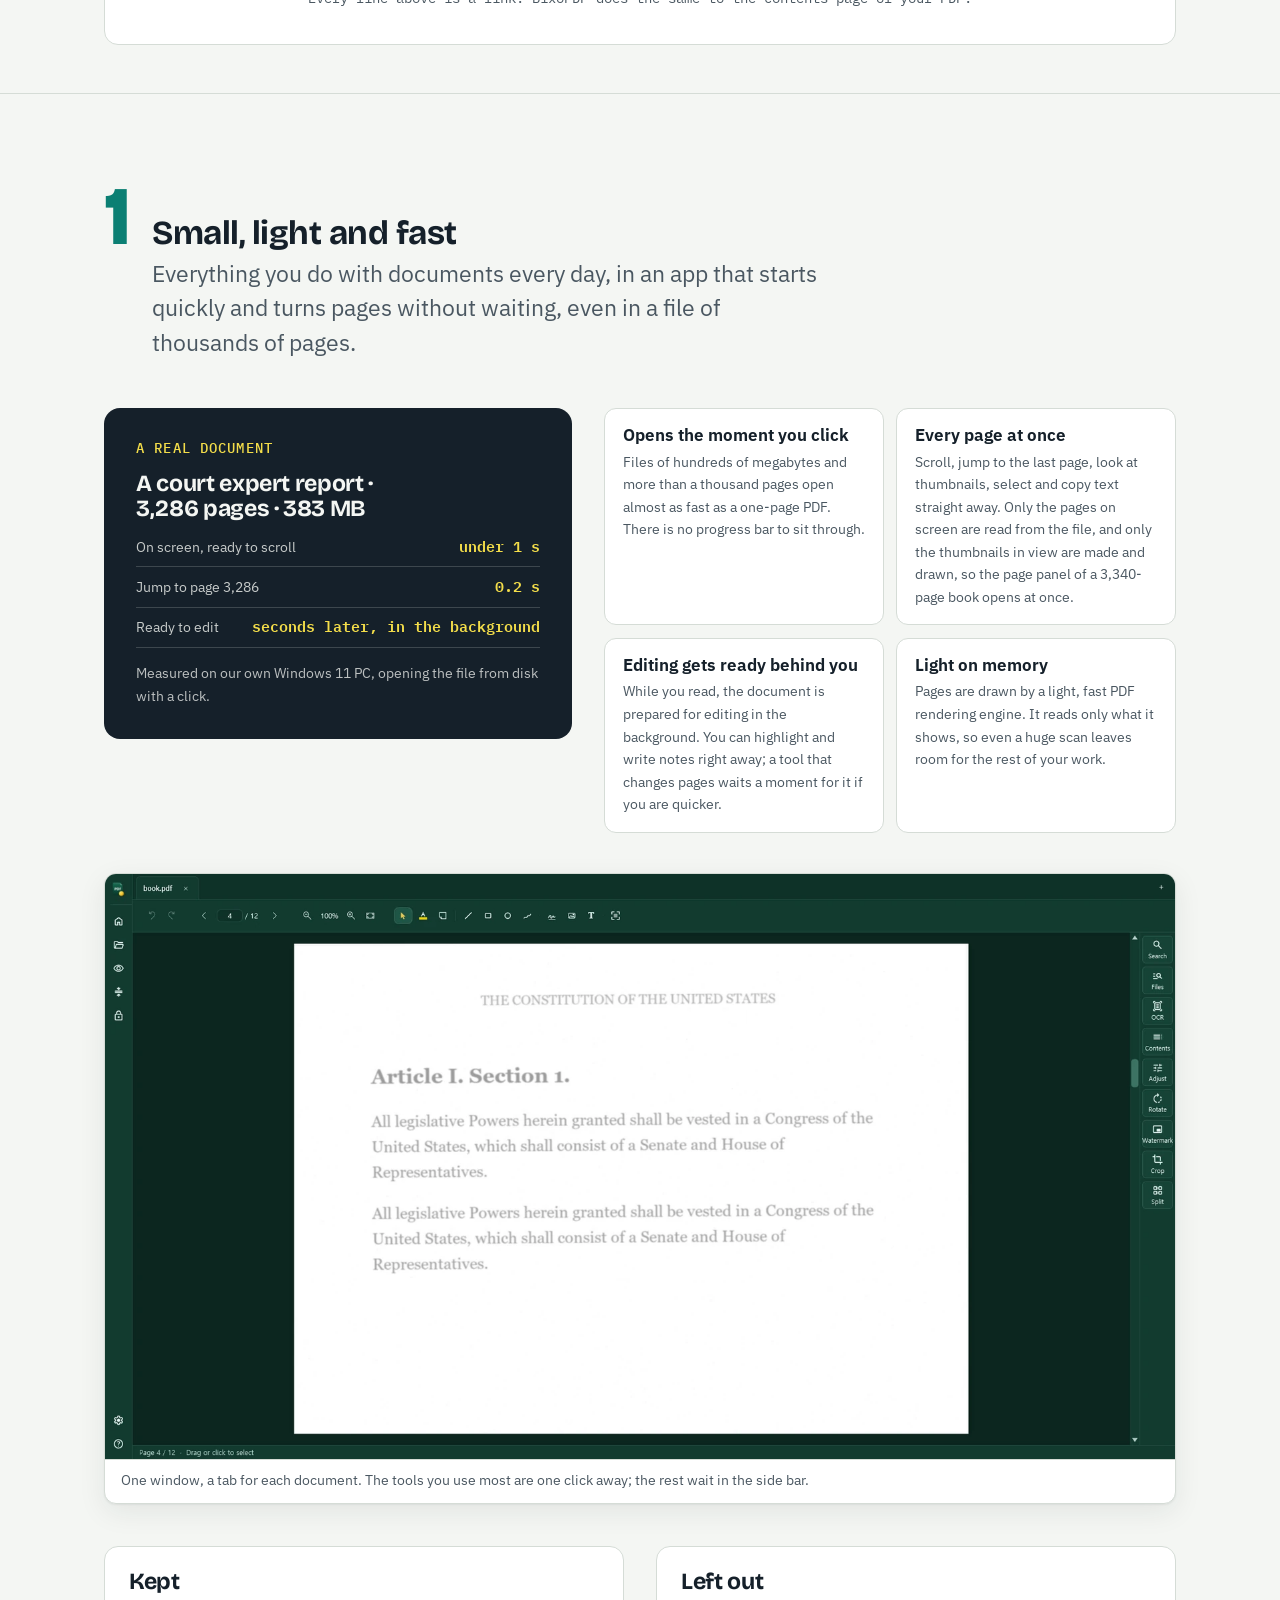
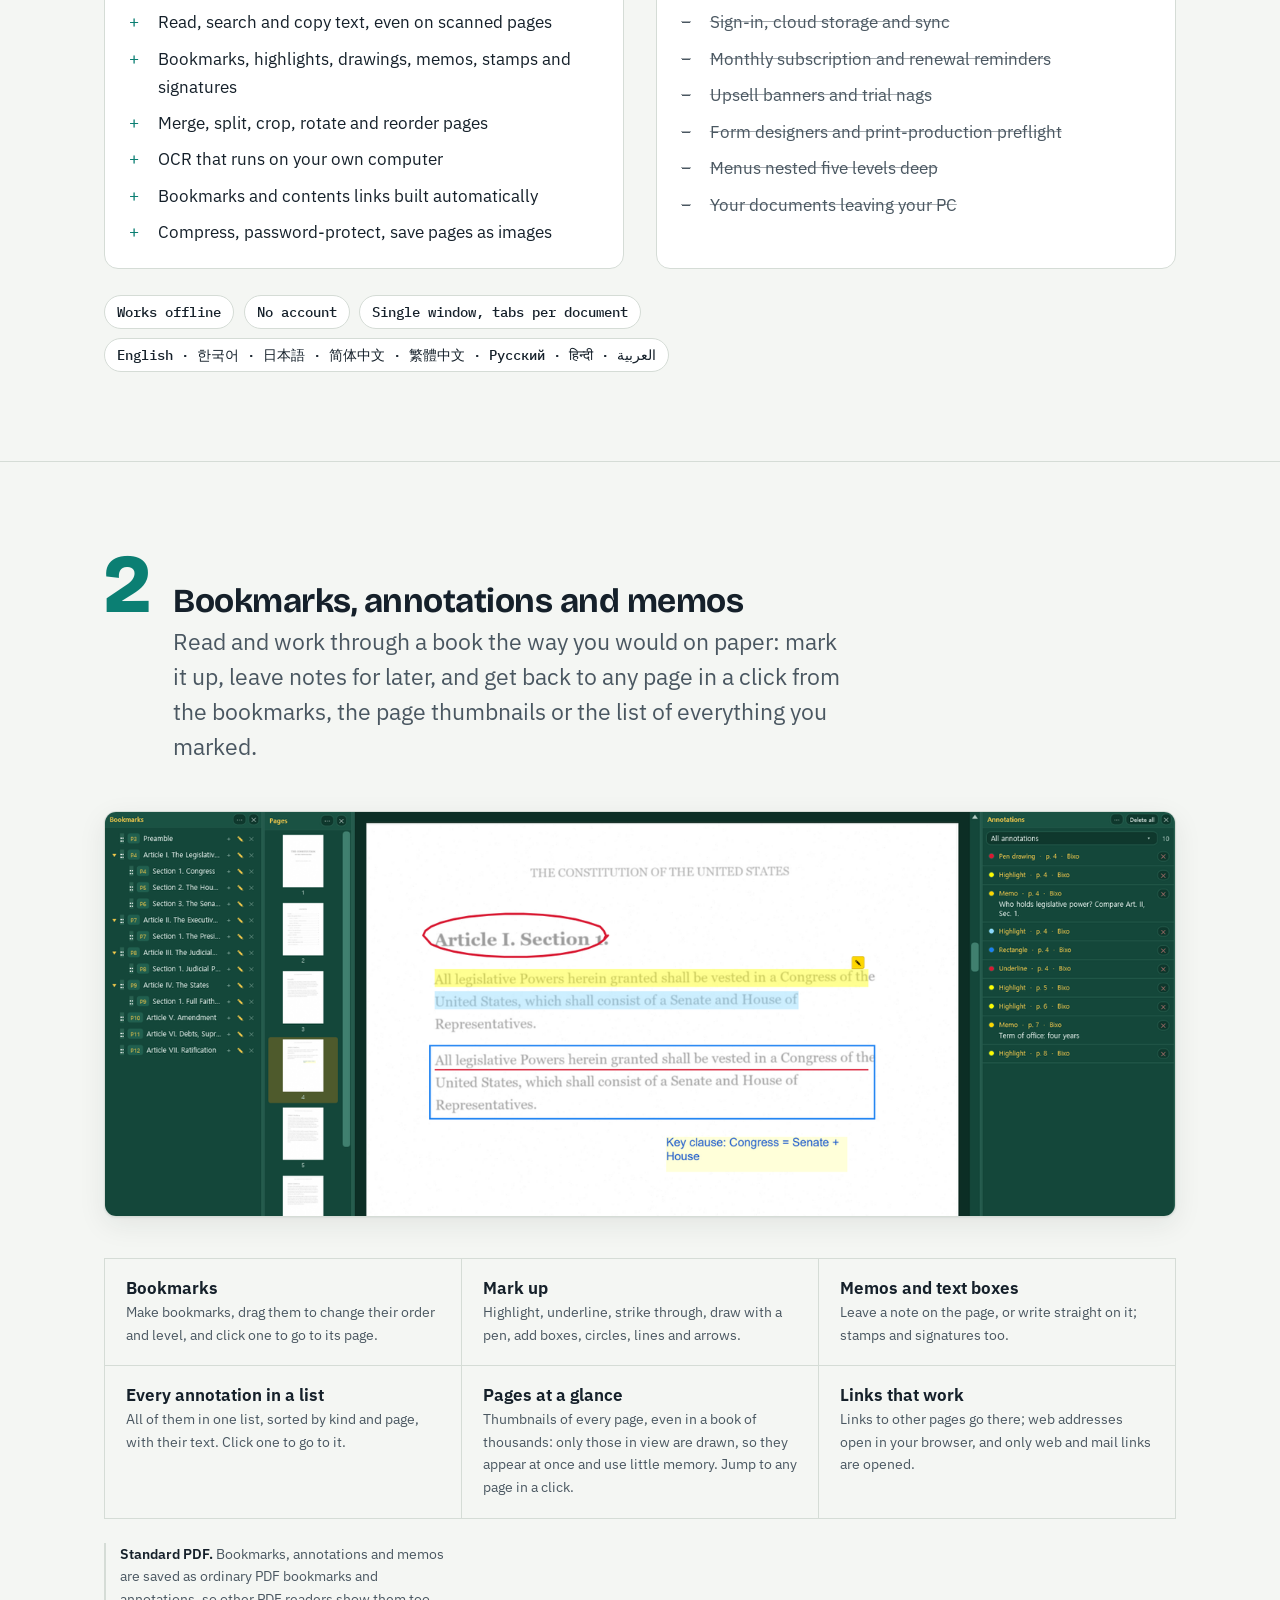
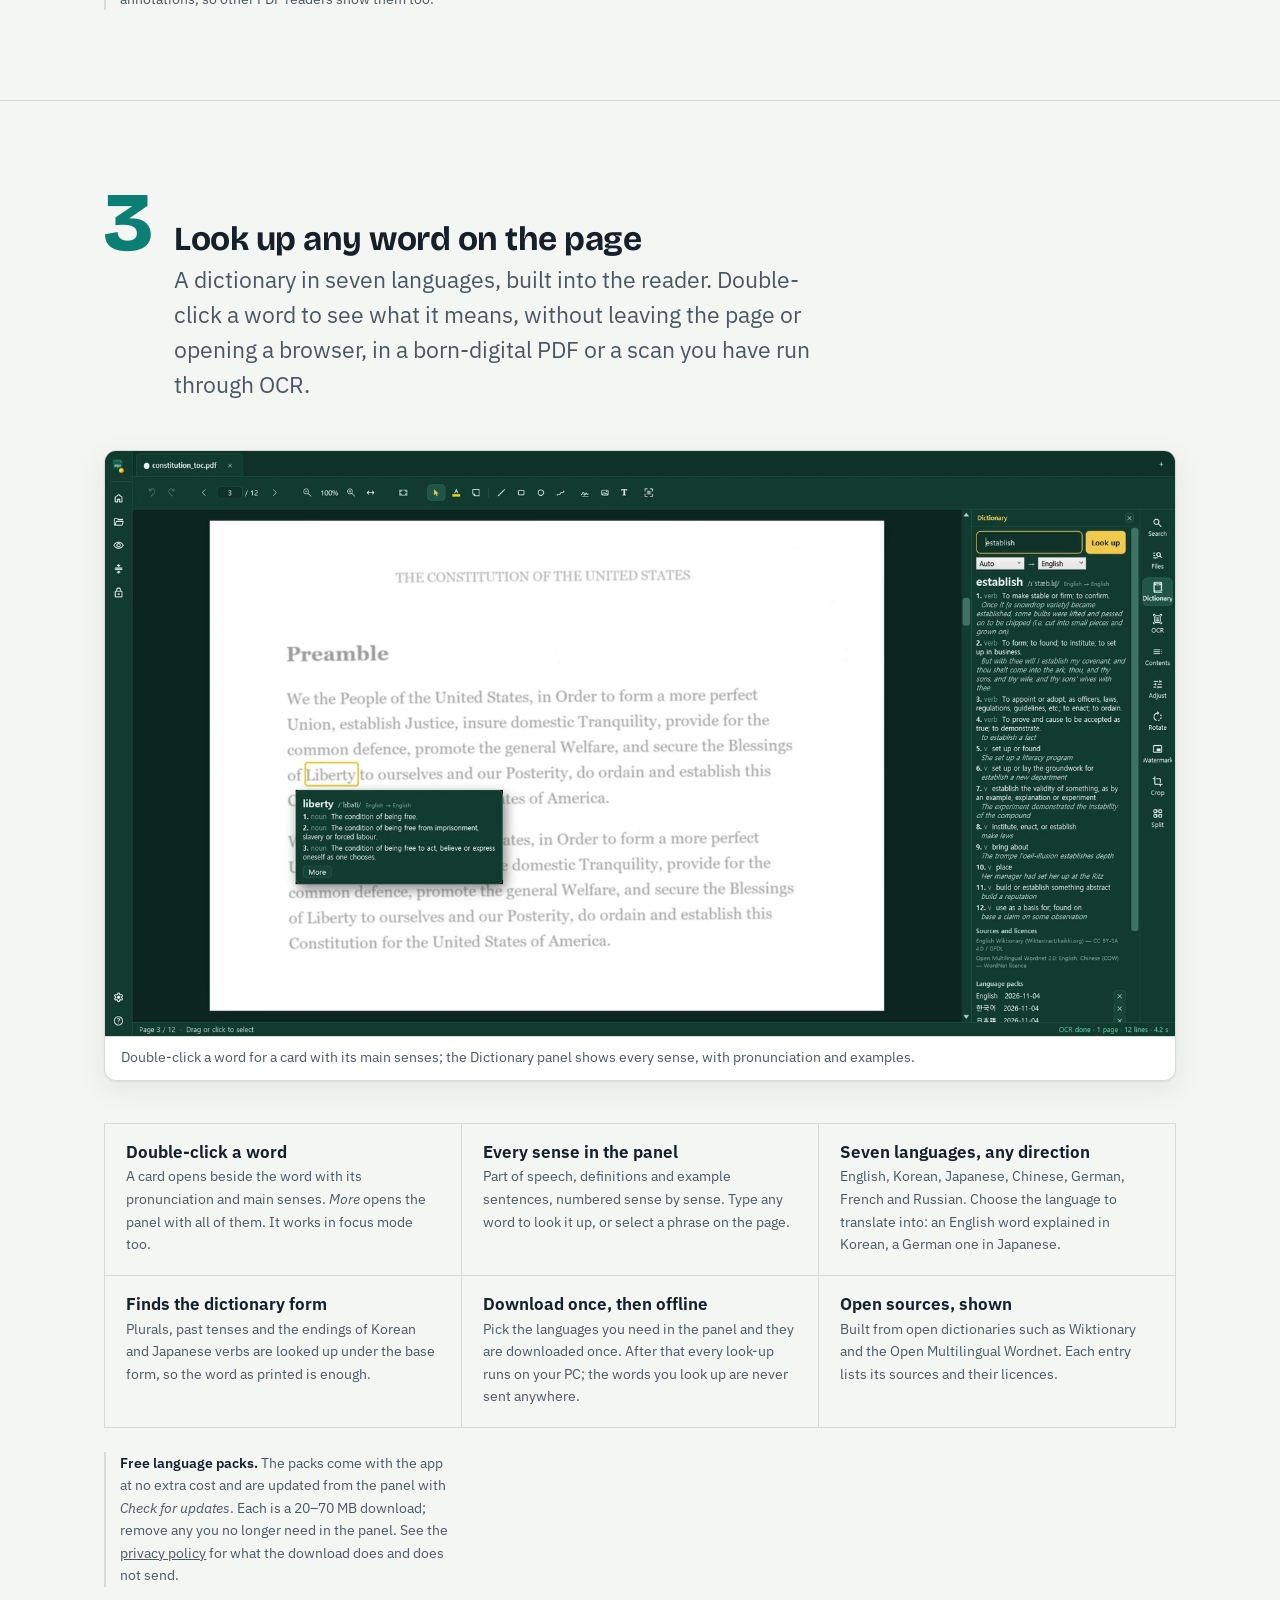
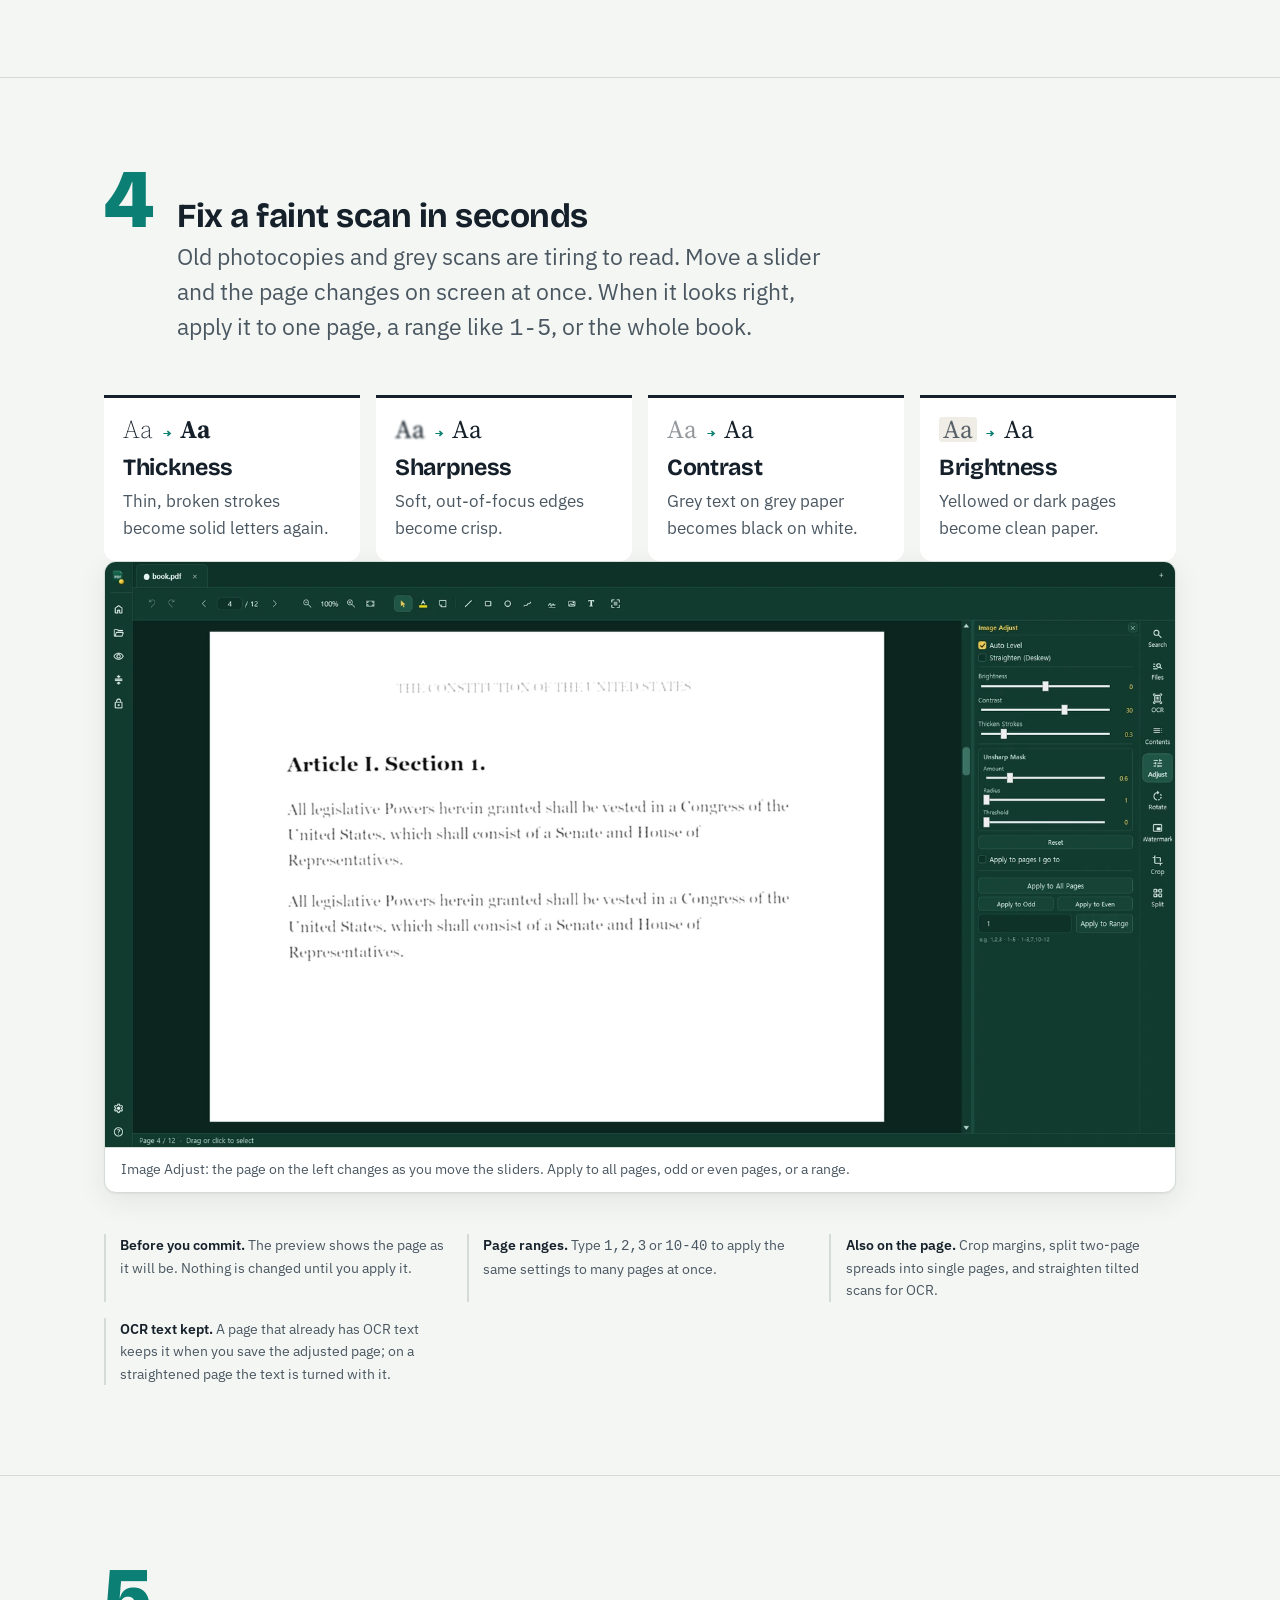
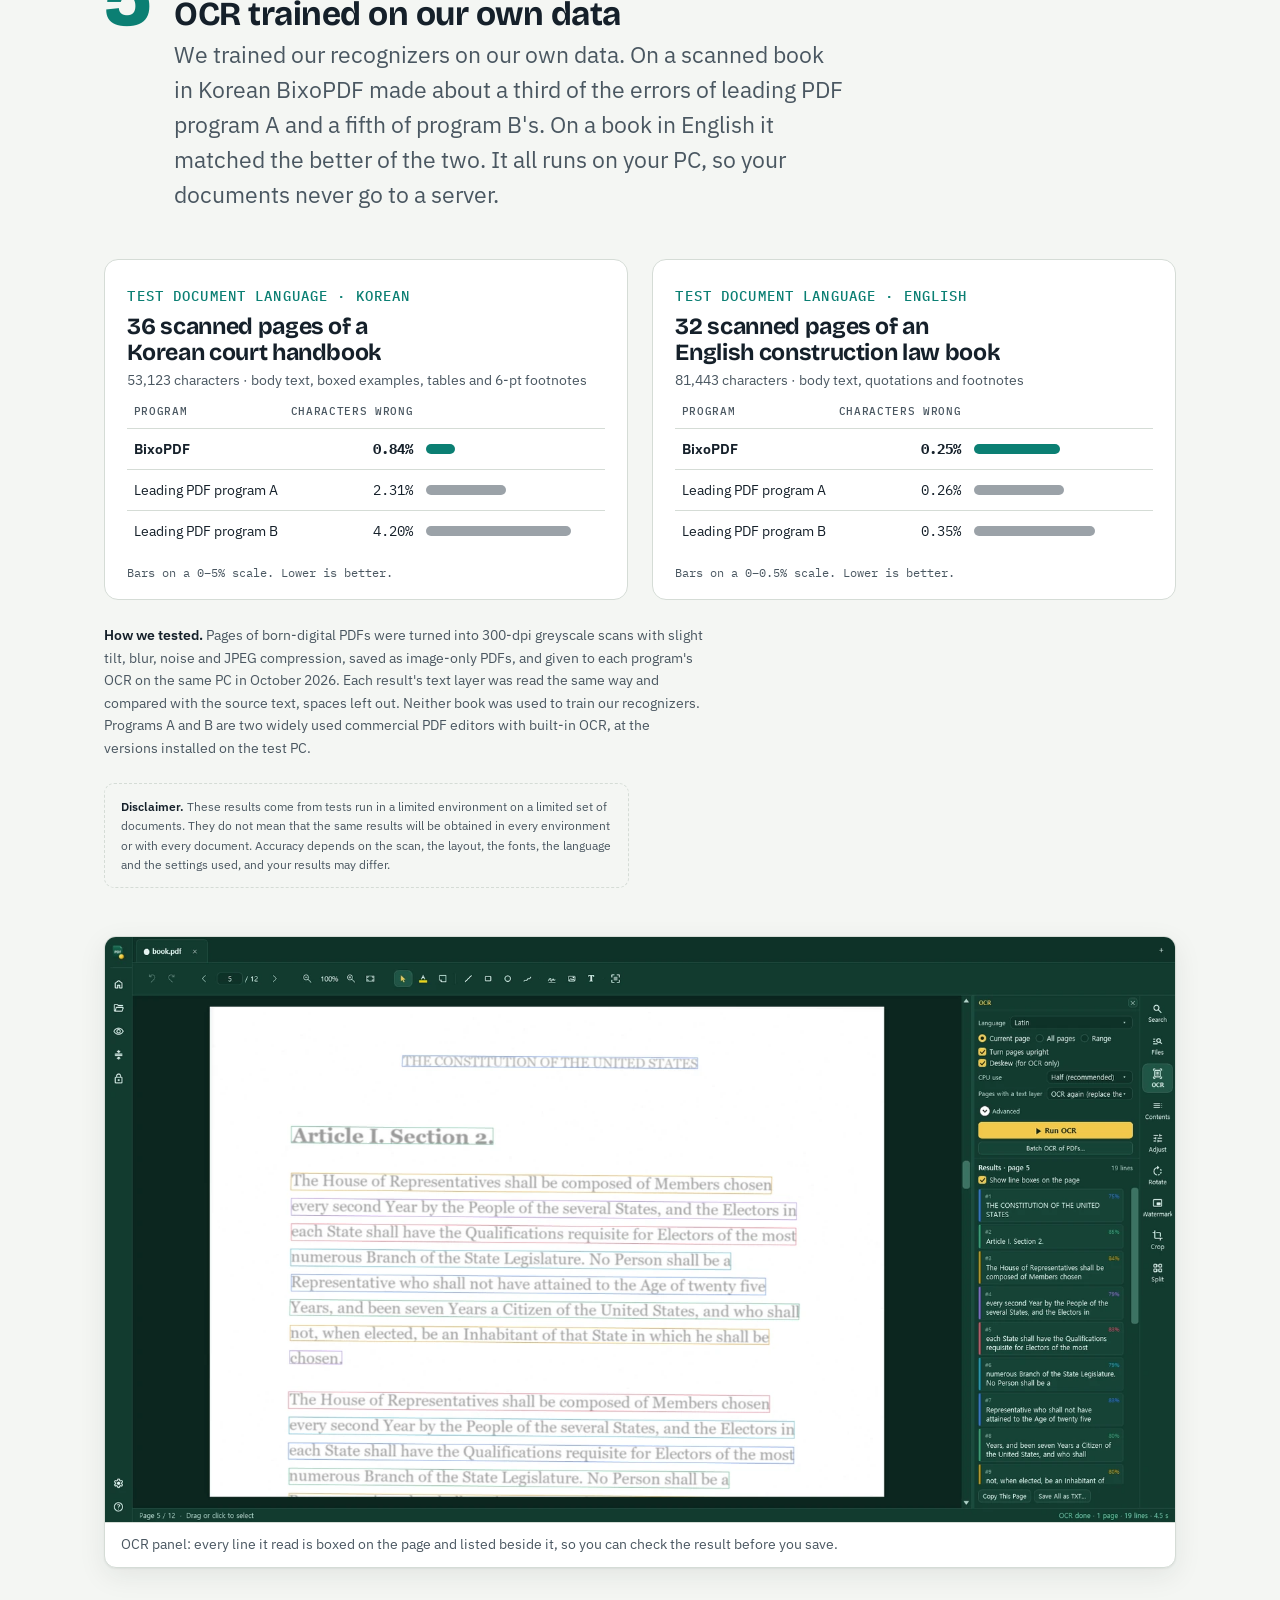
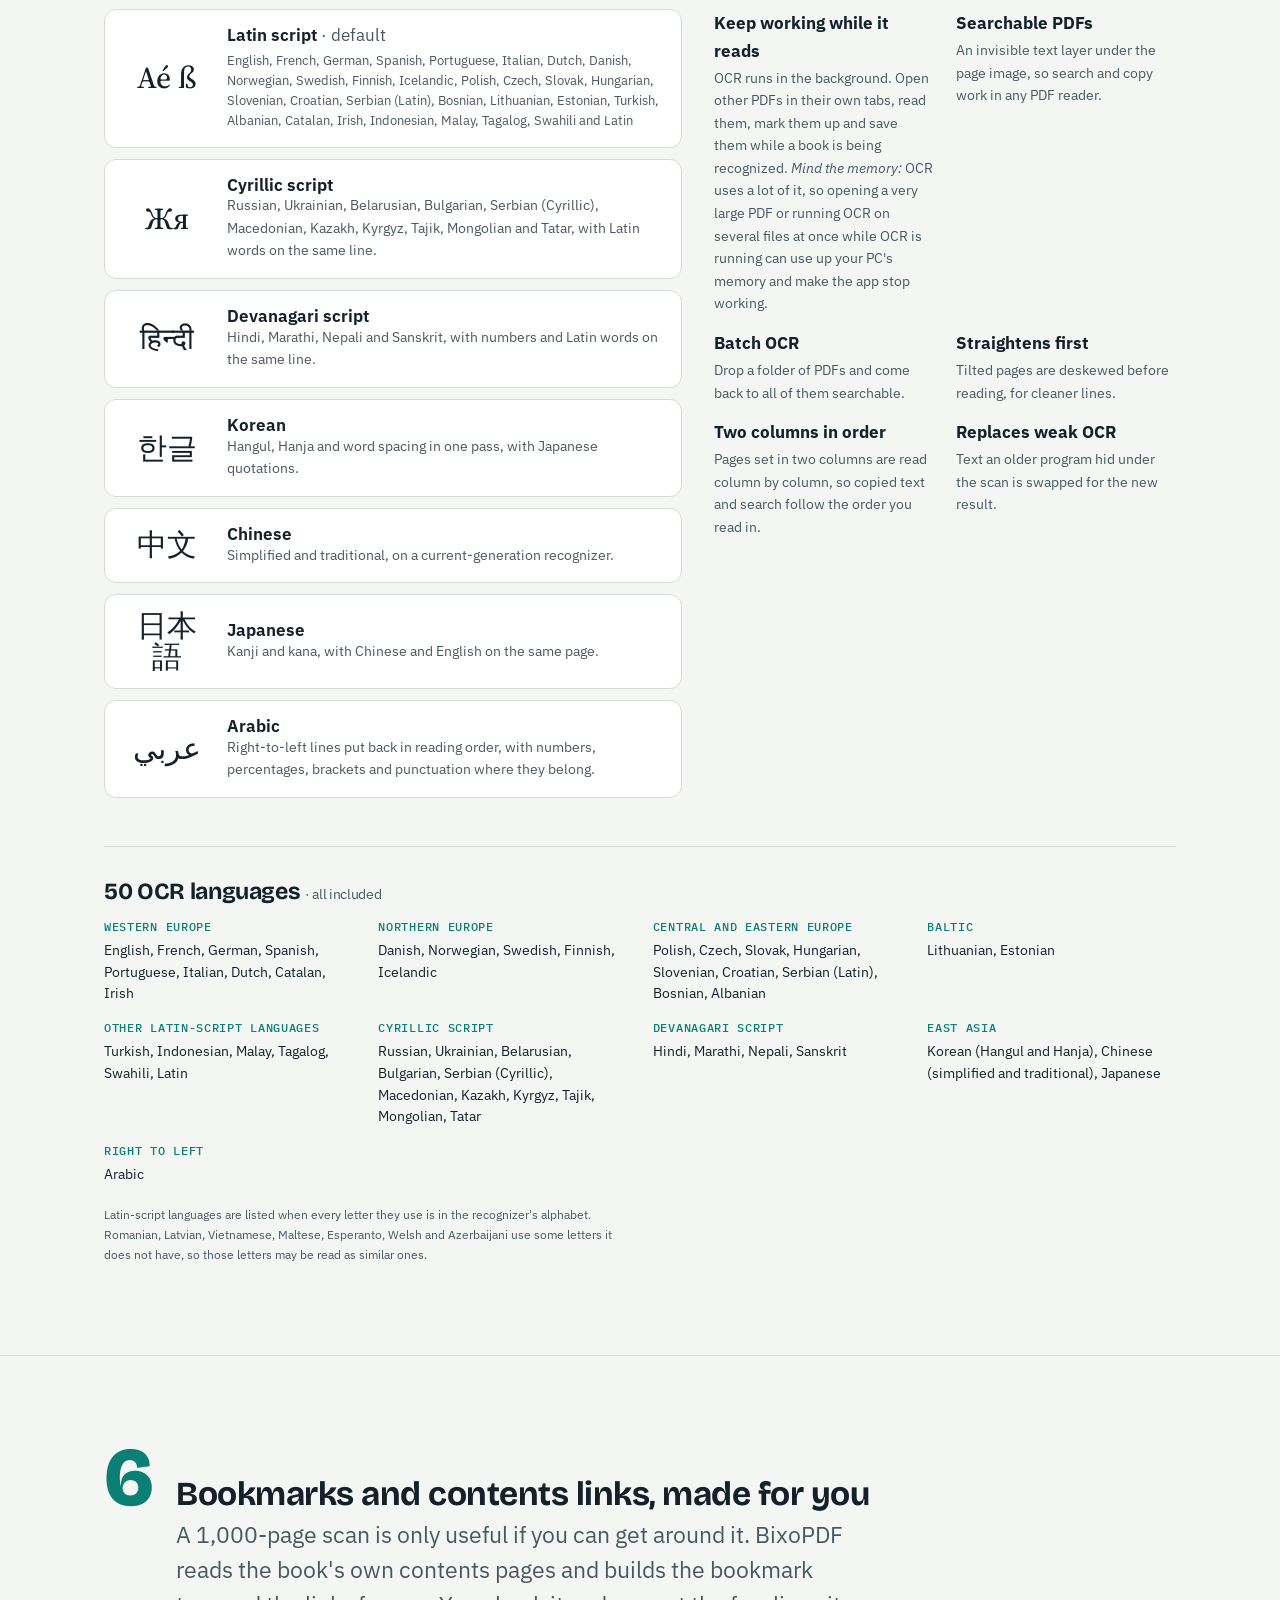
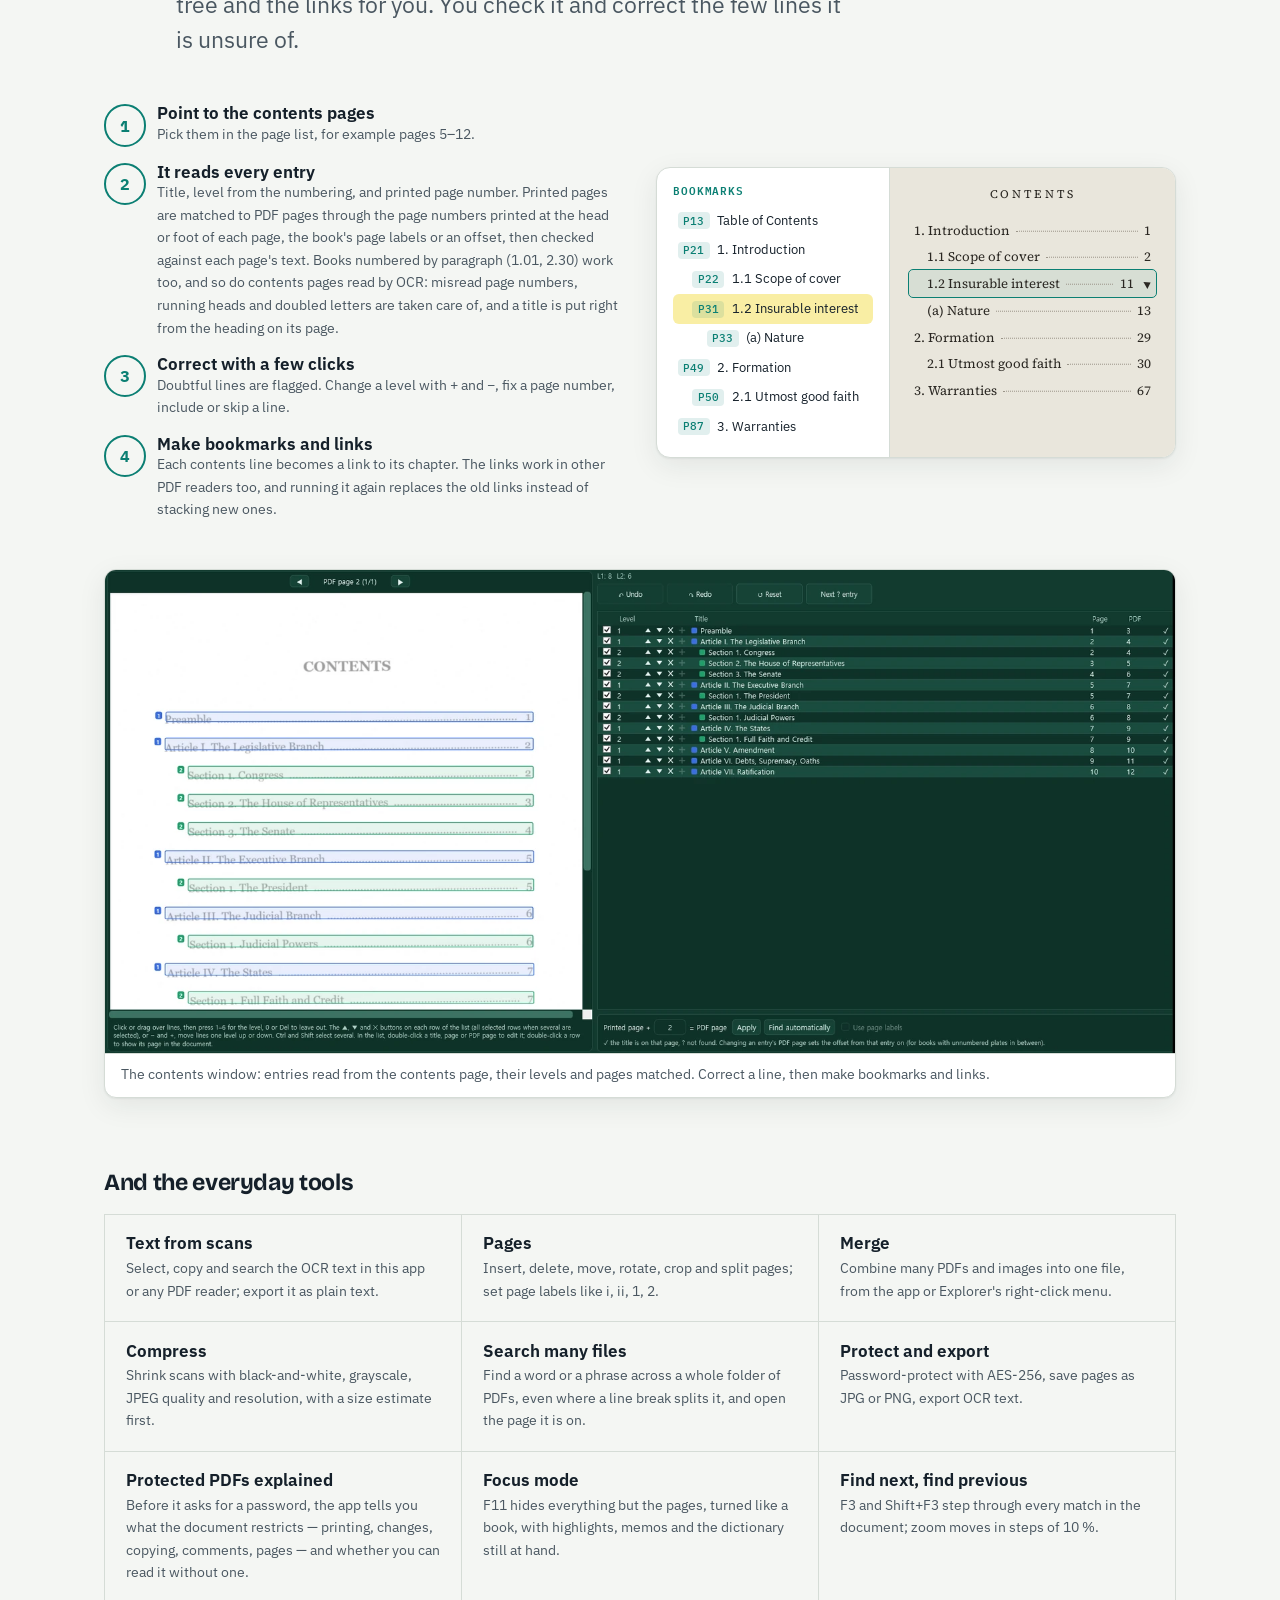
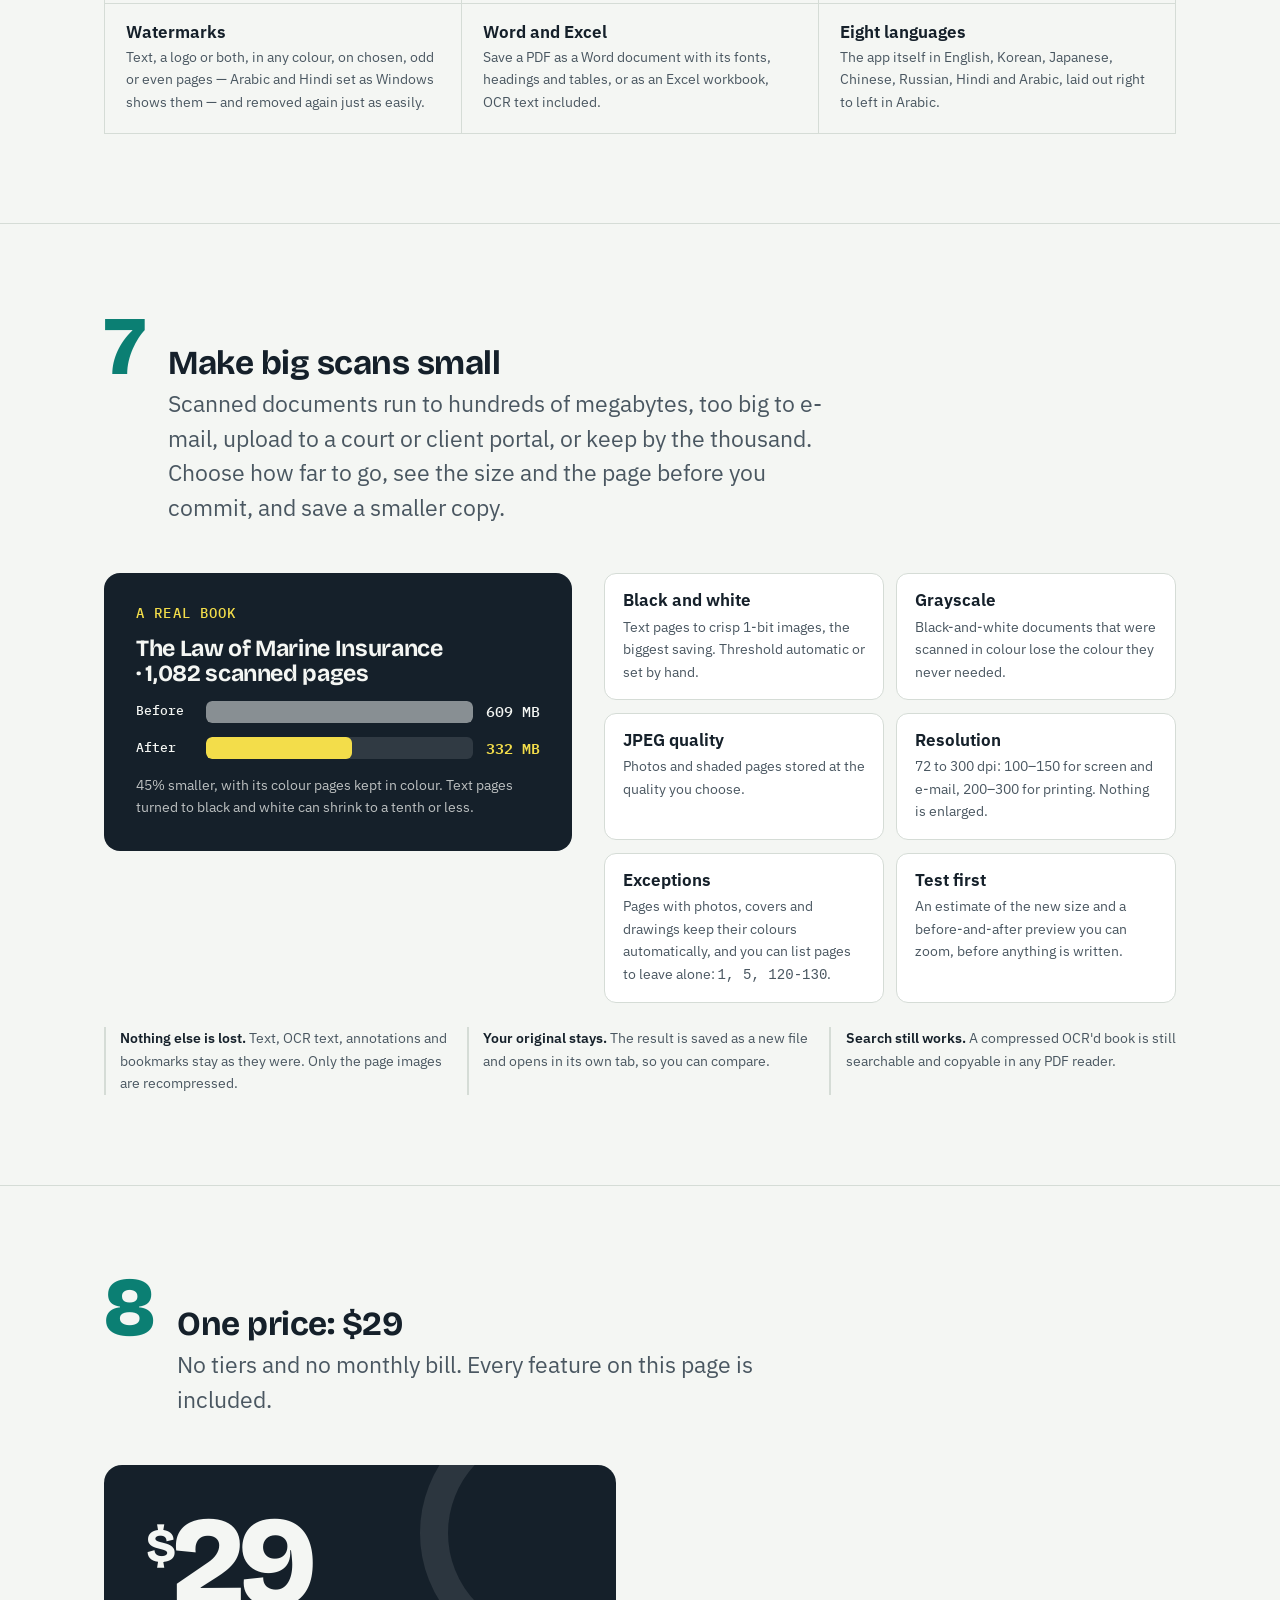
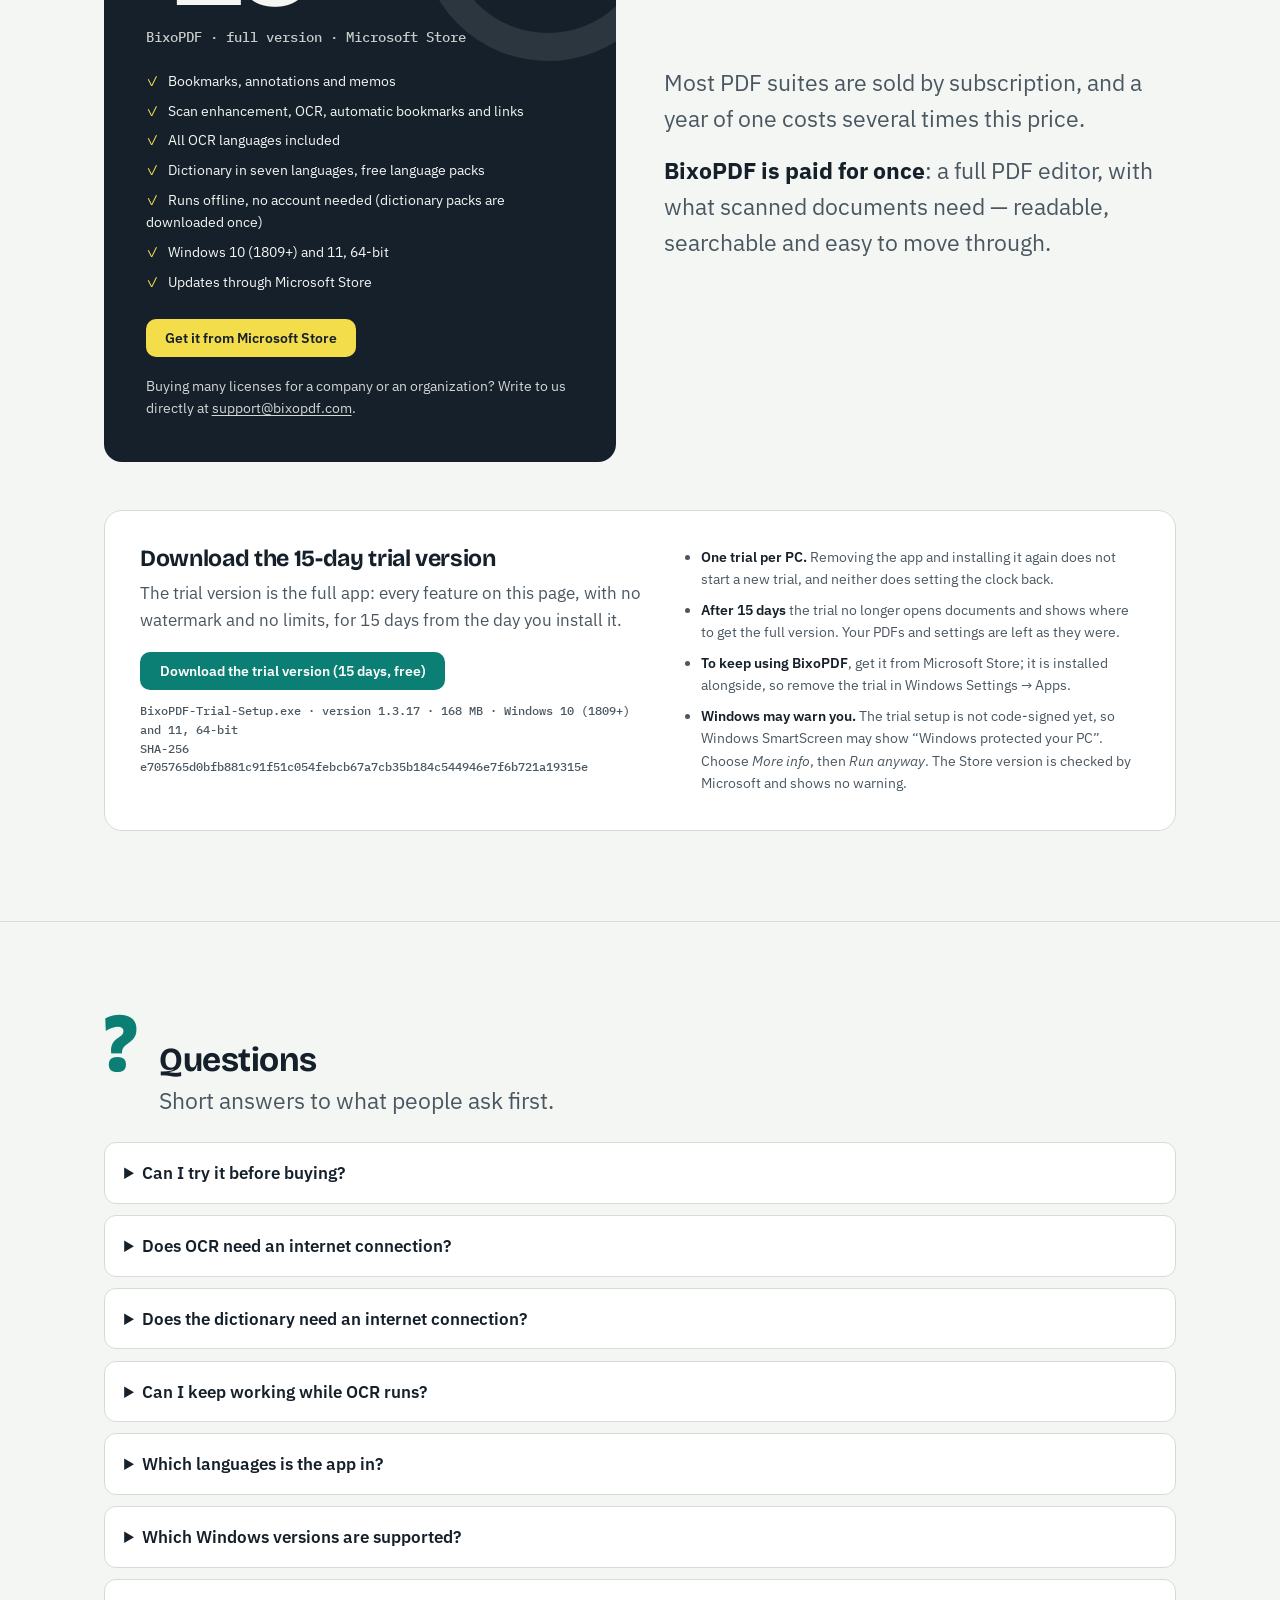
==== commit 19145f5f: "Trial 1.3.17 Co-Authored-By: Claude Opus 5.5 <noreply@anthropic.com>" ====
--- a/index.html
+++ b/index.html
@@ -805,7 +805,7 @@
           <h3>Download the 15-day trial version</h3>
           <p>The trial version is the full app: every feature on this page, with no watermark and no limits, for 15 days from the day you install it.</p>
           <a class="btn btn-primary" rel="nofollow" href="/download.html?l=en&amp;from=trial-section">Download the trial version (15 days, free)</a>
-          <p class="file">BixoPDF-Trial-Setup.exe · version 1.3.16 · 168 MB · Windows 10 (1809+) and 11, 64-bit<br>SHA-256 92056f2027545f4be3eb57844cd2f711ef0f12e9073c6b62295a94d75f7a3fcc</p>
+          <p class="file">BixoPDF-Trial-Setup.exe · version 1.3.17 · 168 MB · Windows 10 (1809+) and 11, 64-bit<br>SHA-256 e705765d0bfb881c91f51c054febcb67a7cb35b184c544946e7f6b721a19315e</p>
         </div>
         <ul>
           <li><b>One trial per PC.</b> Removing the app and installing it again does not start a new trial, and neither does setting the clock back.</li>
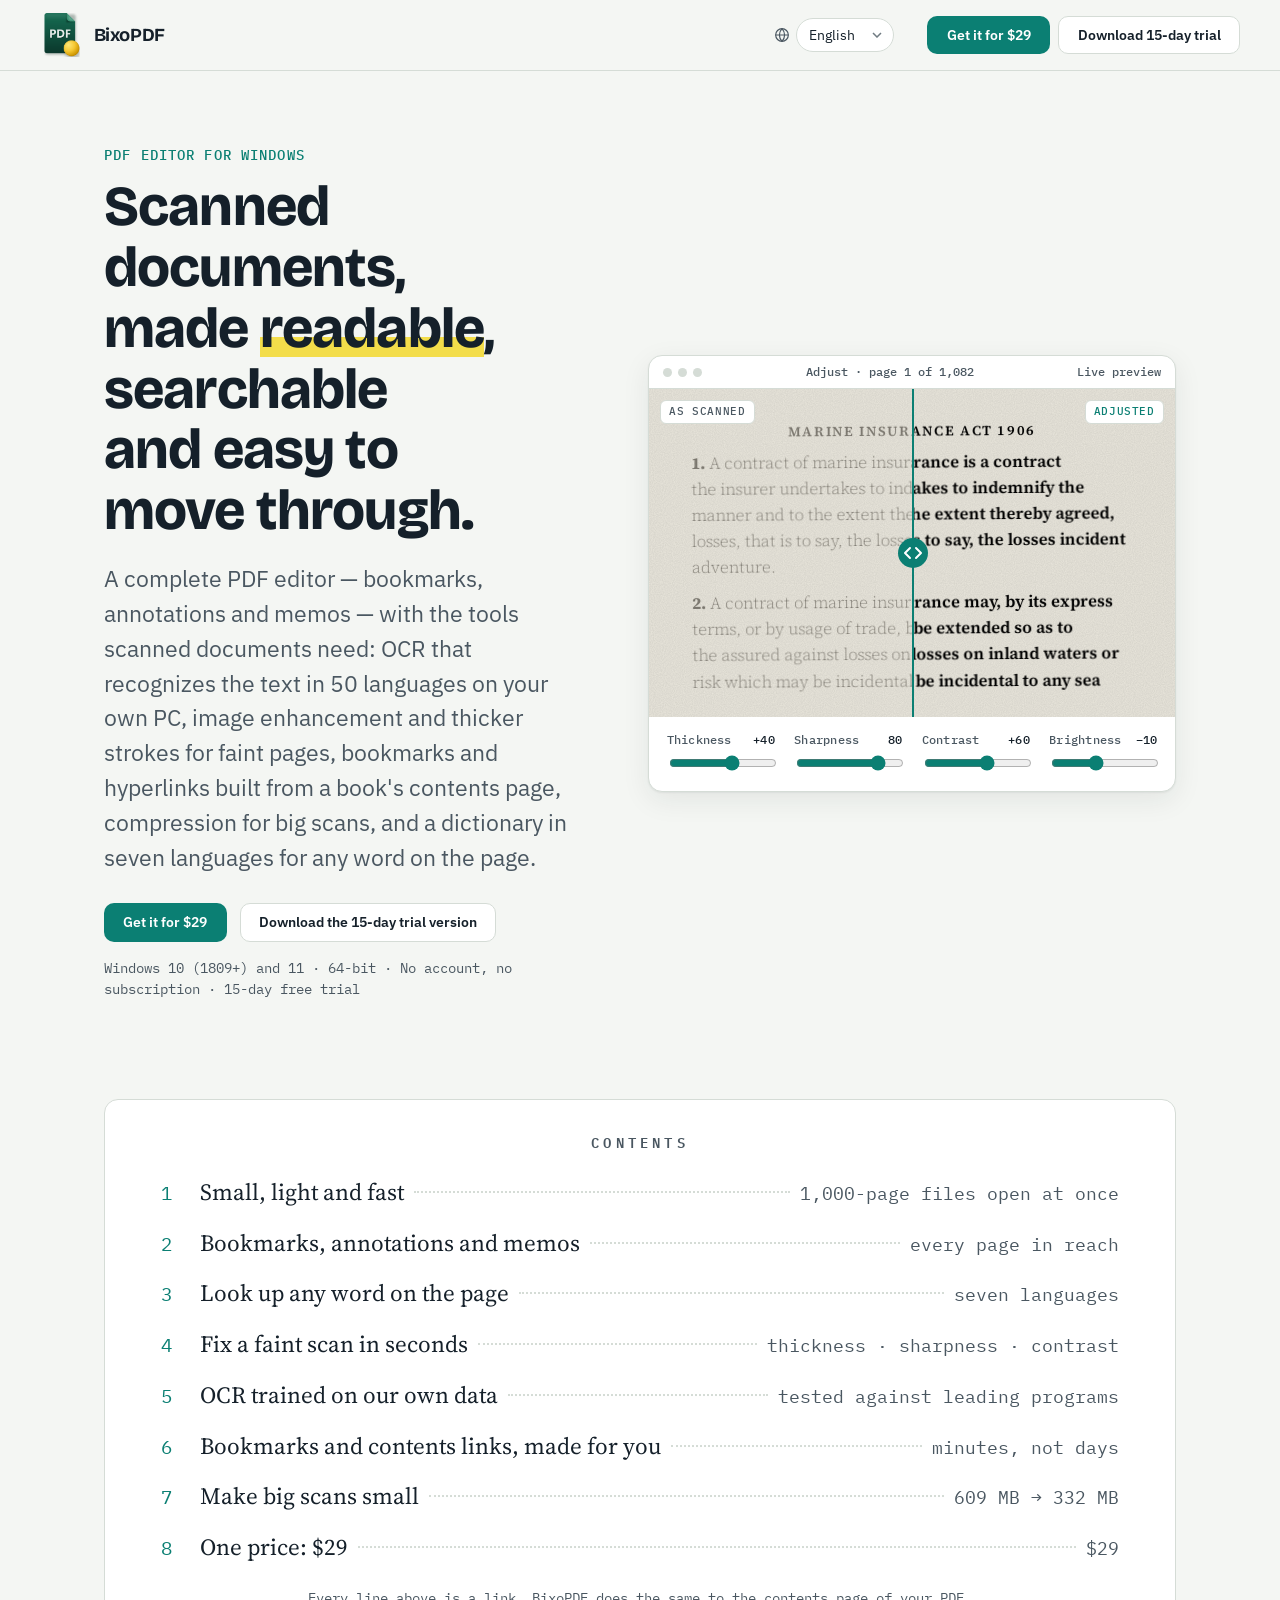
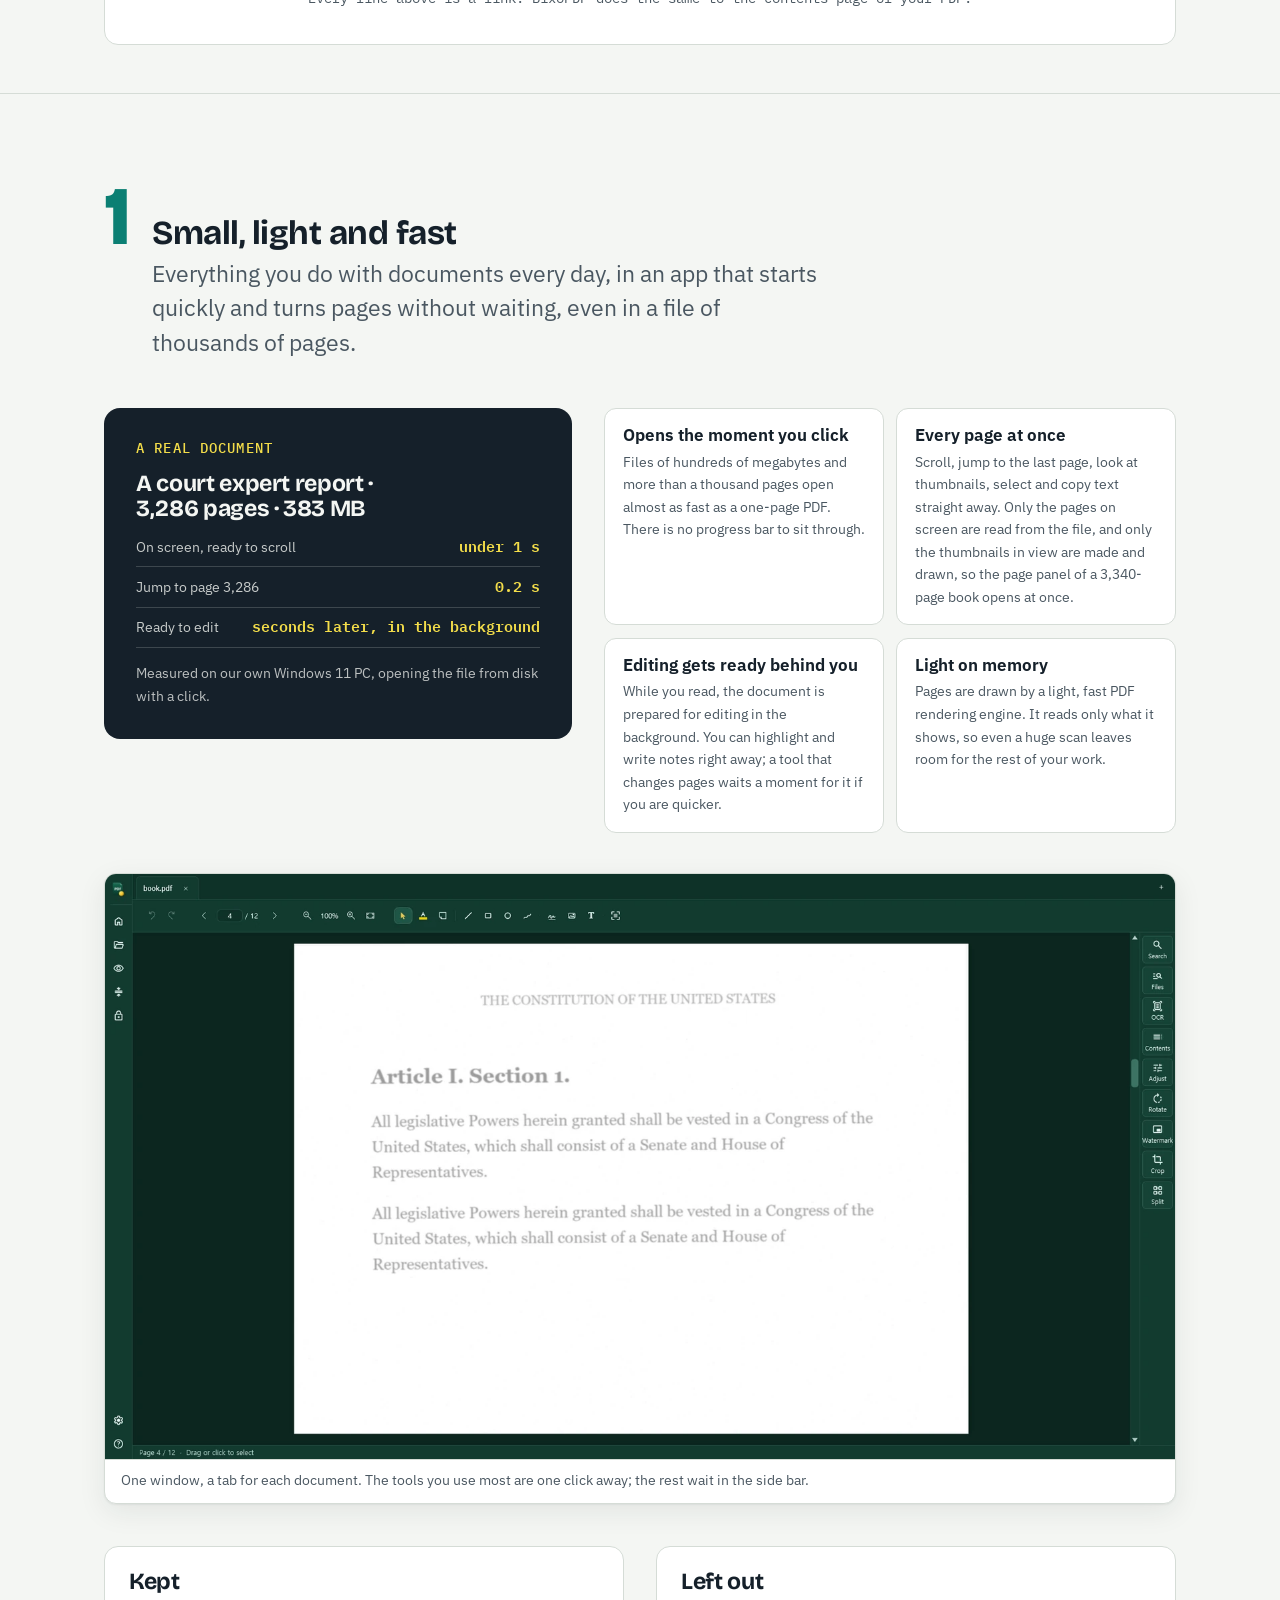
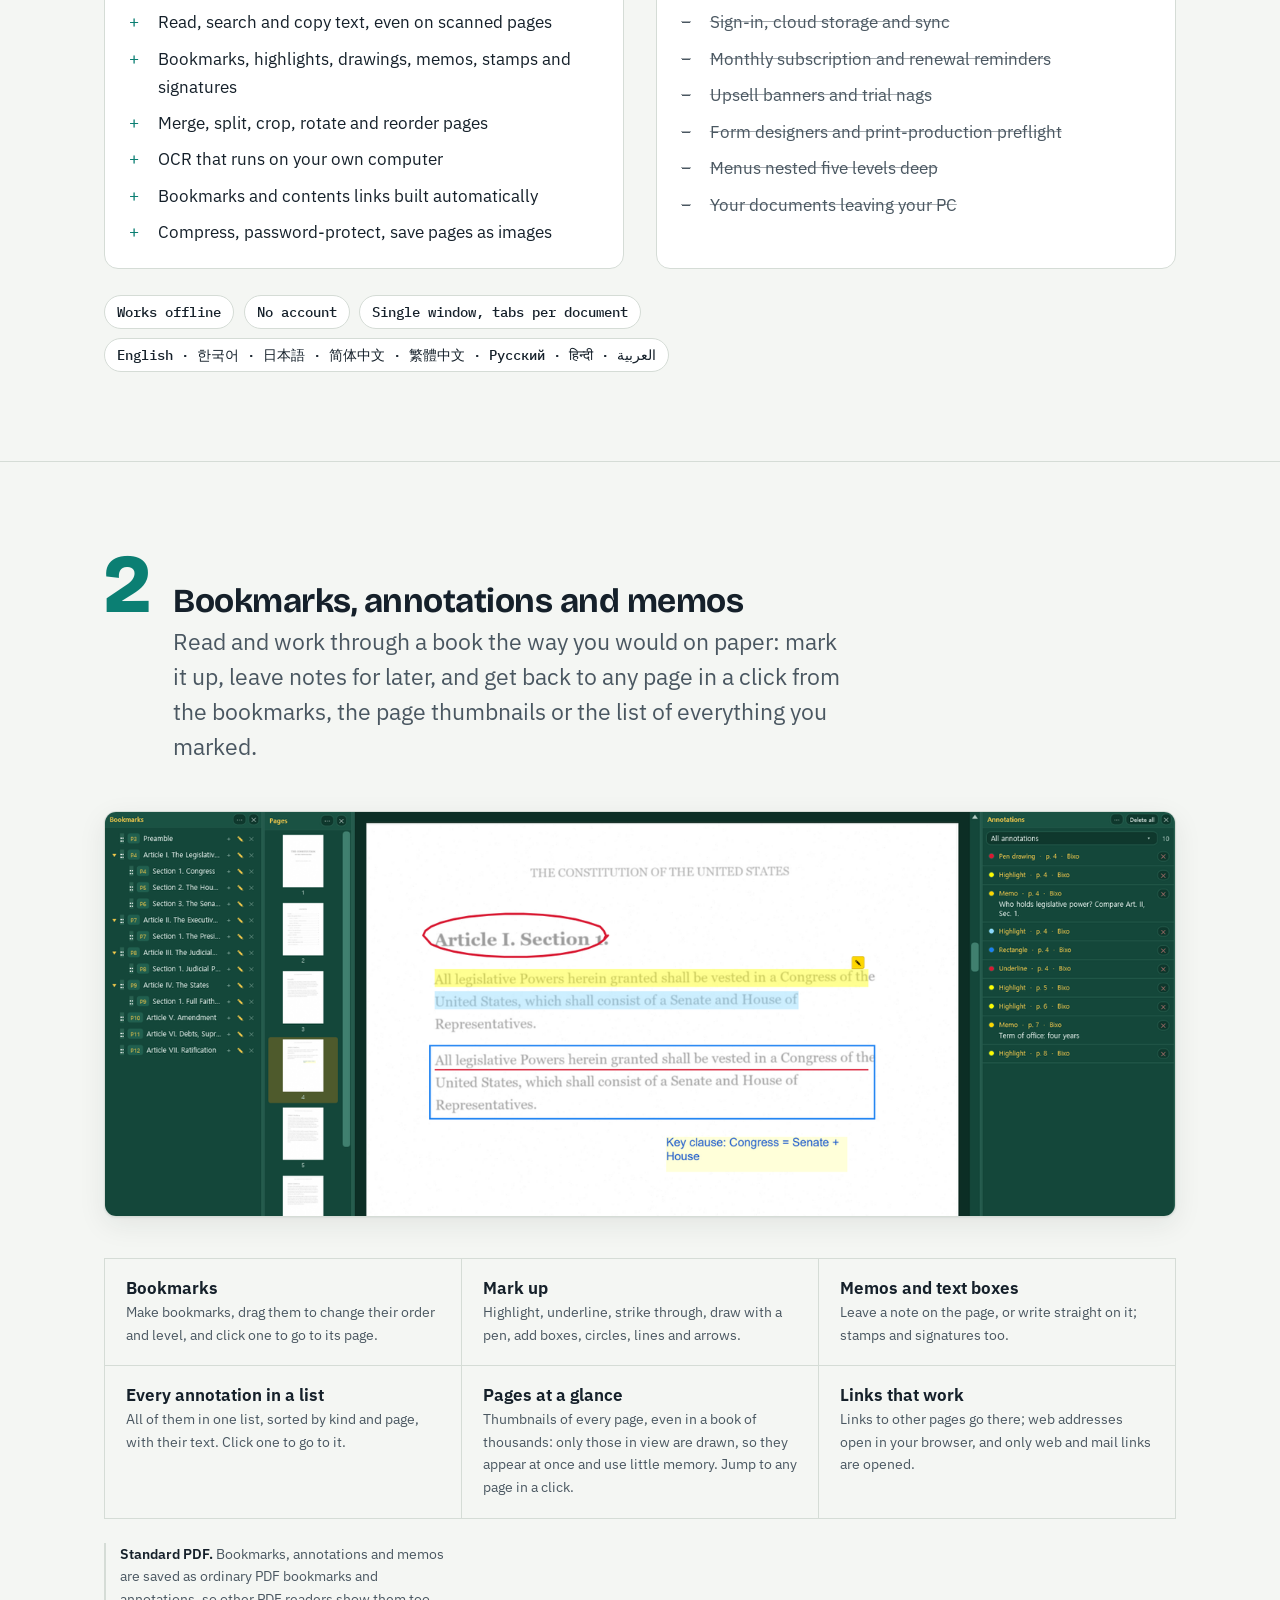
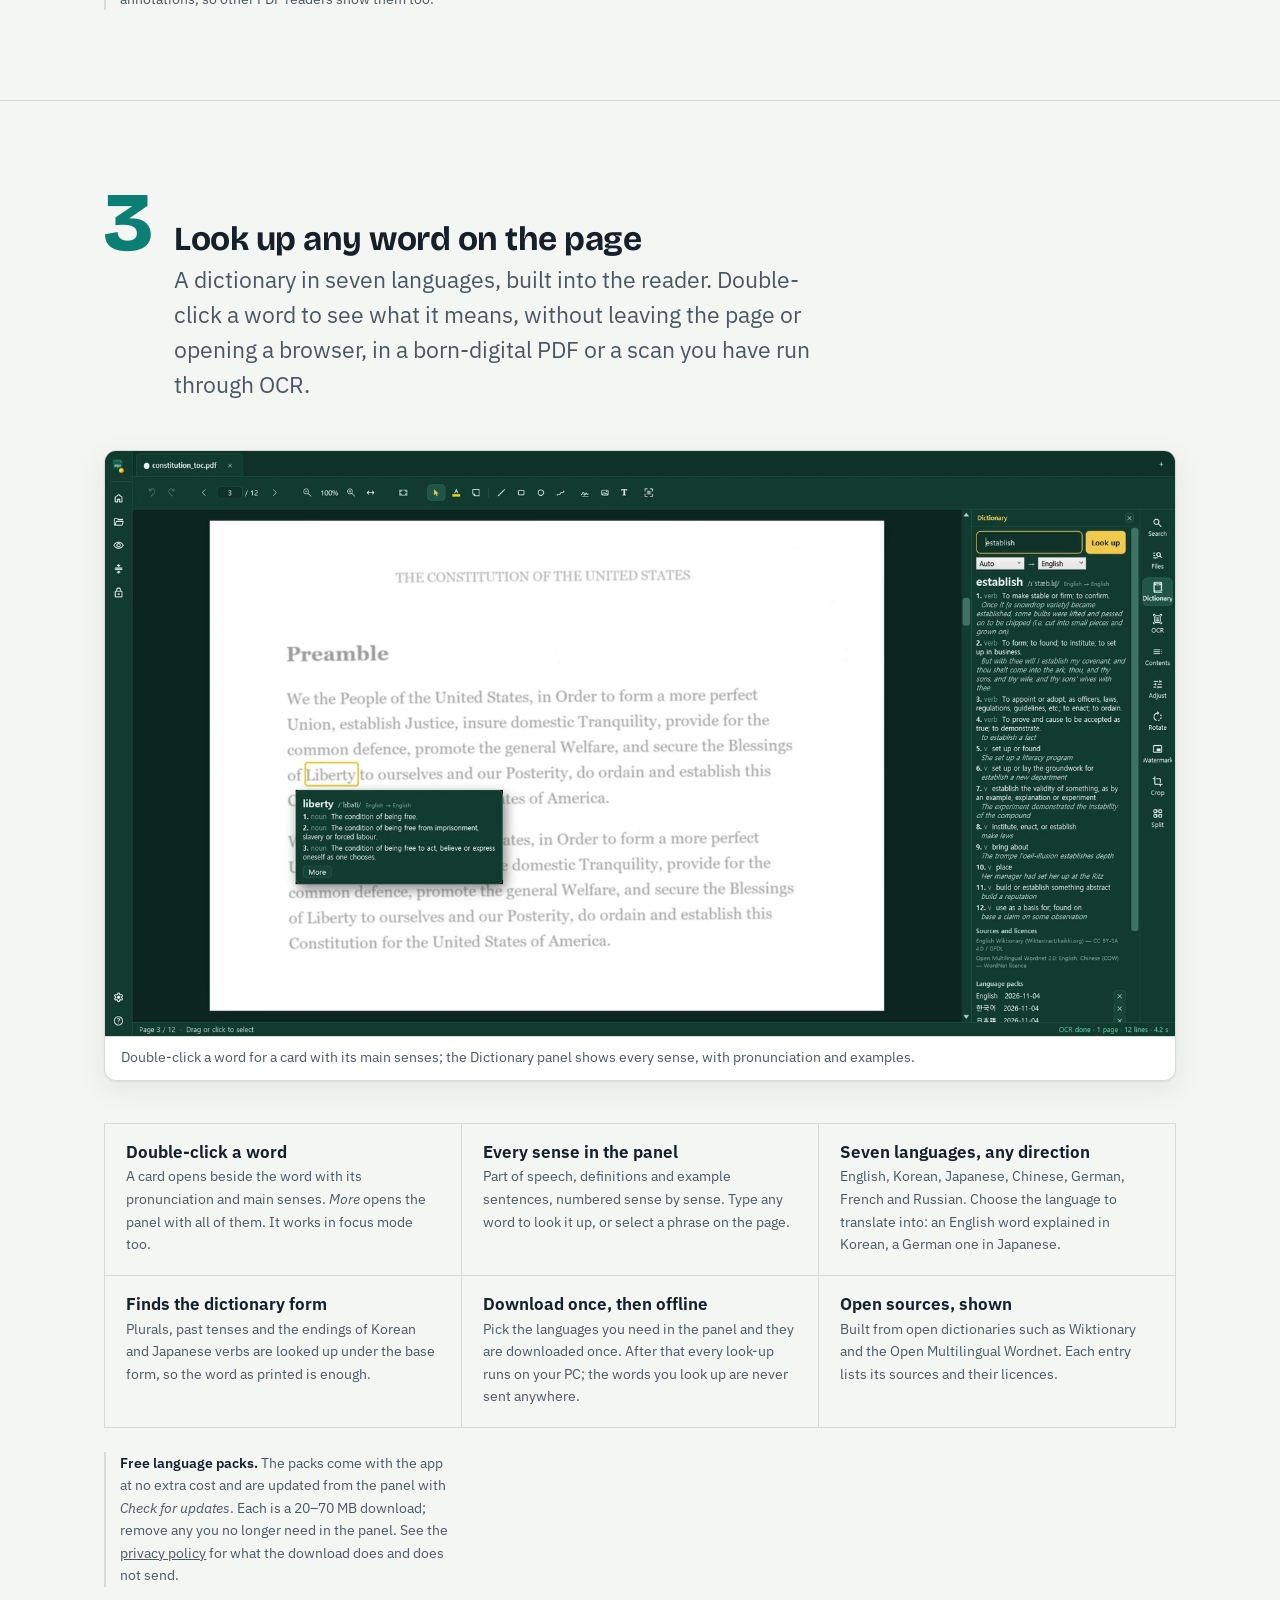
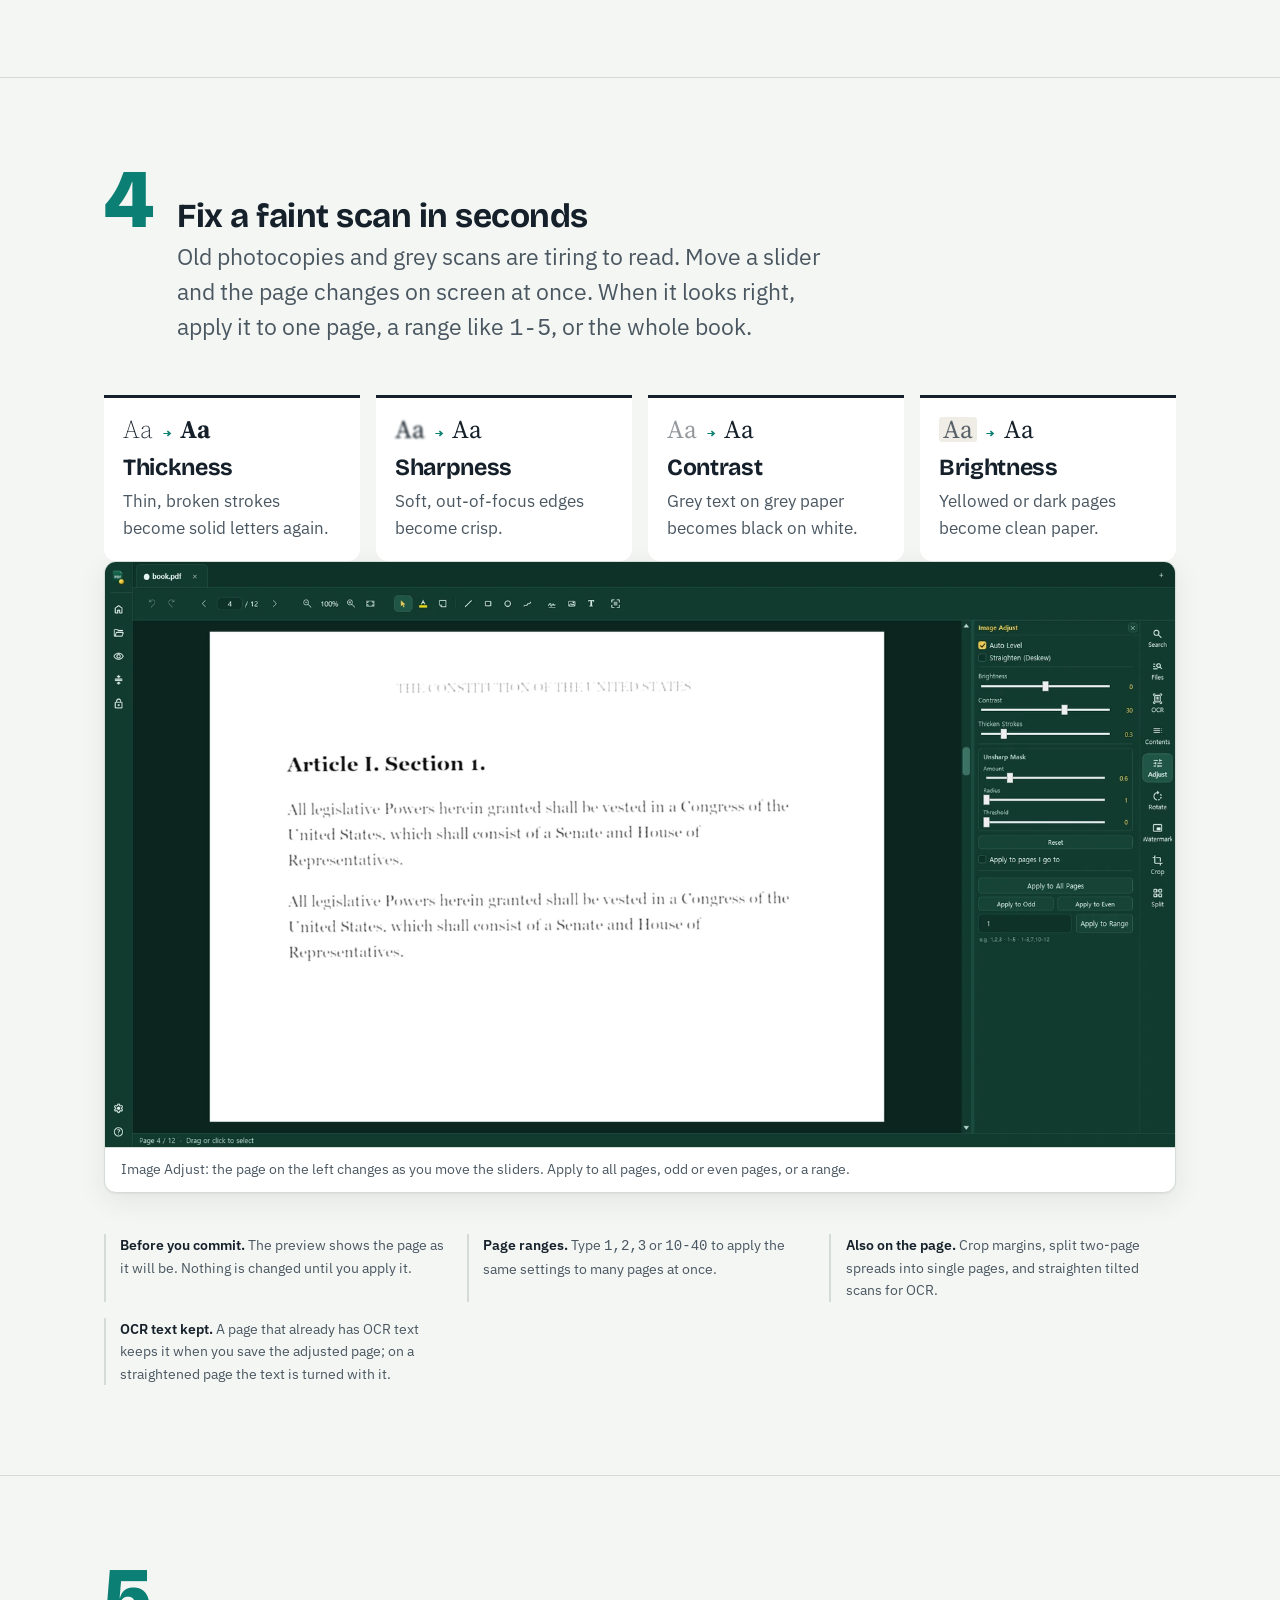
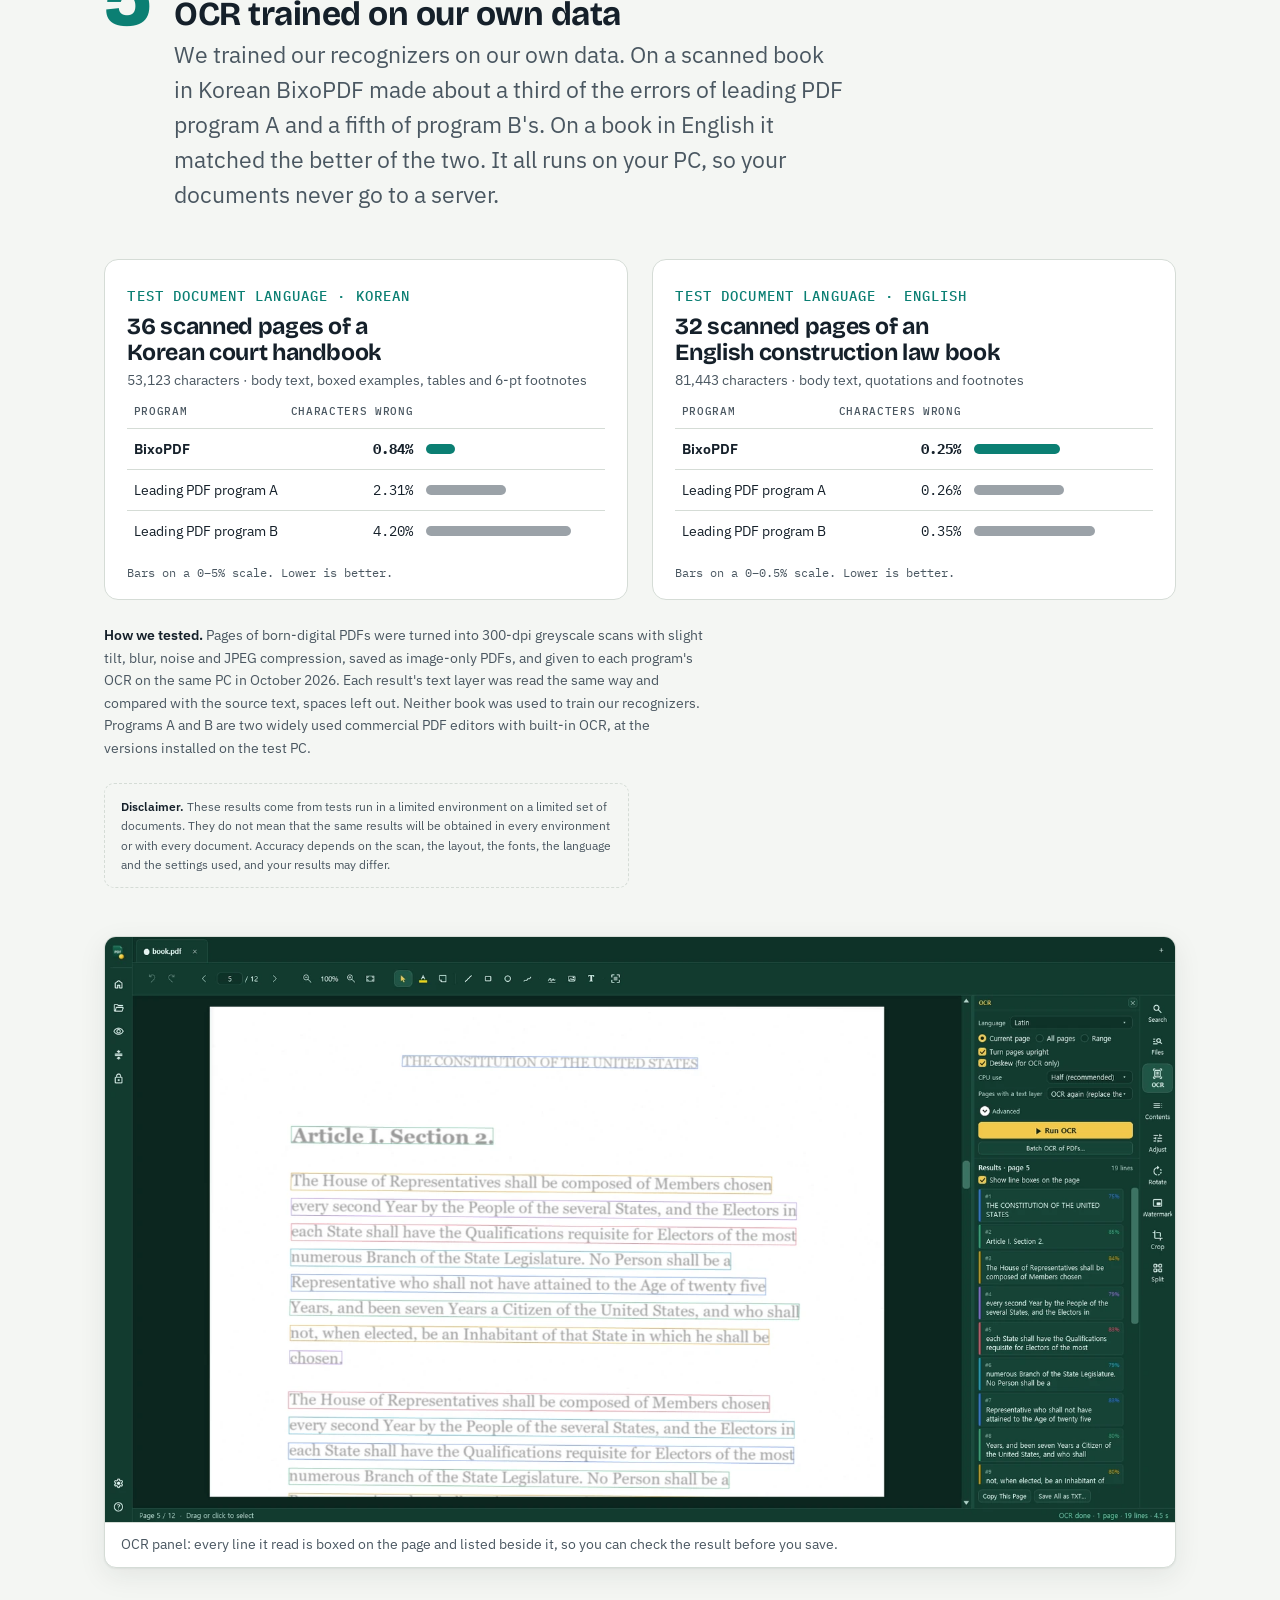
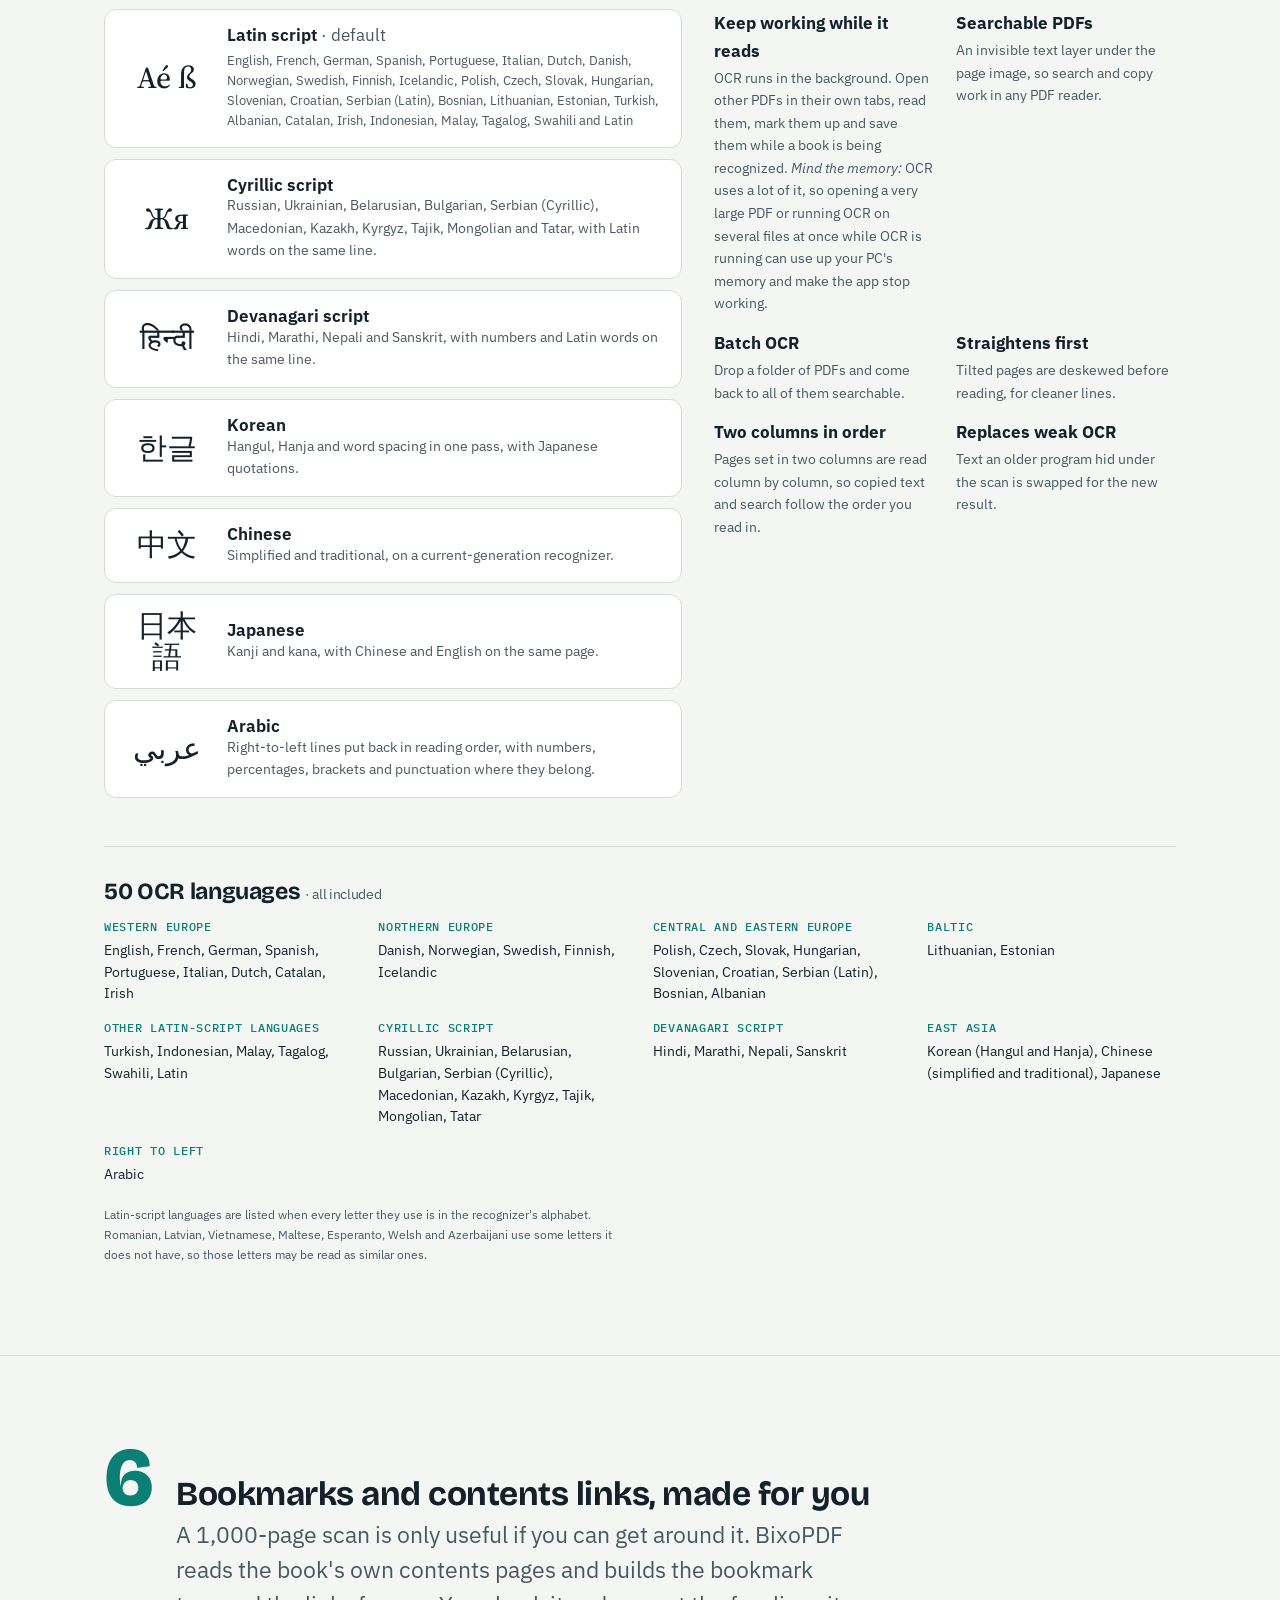
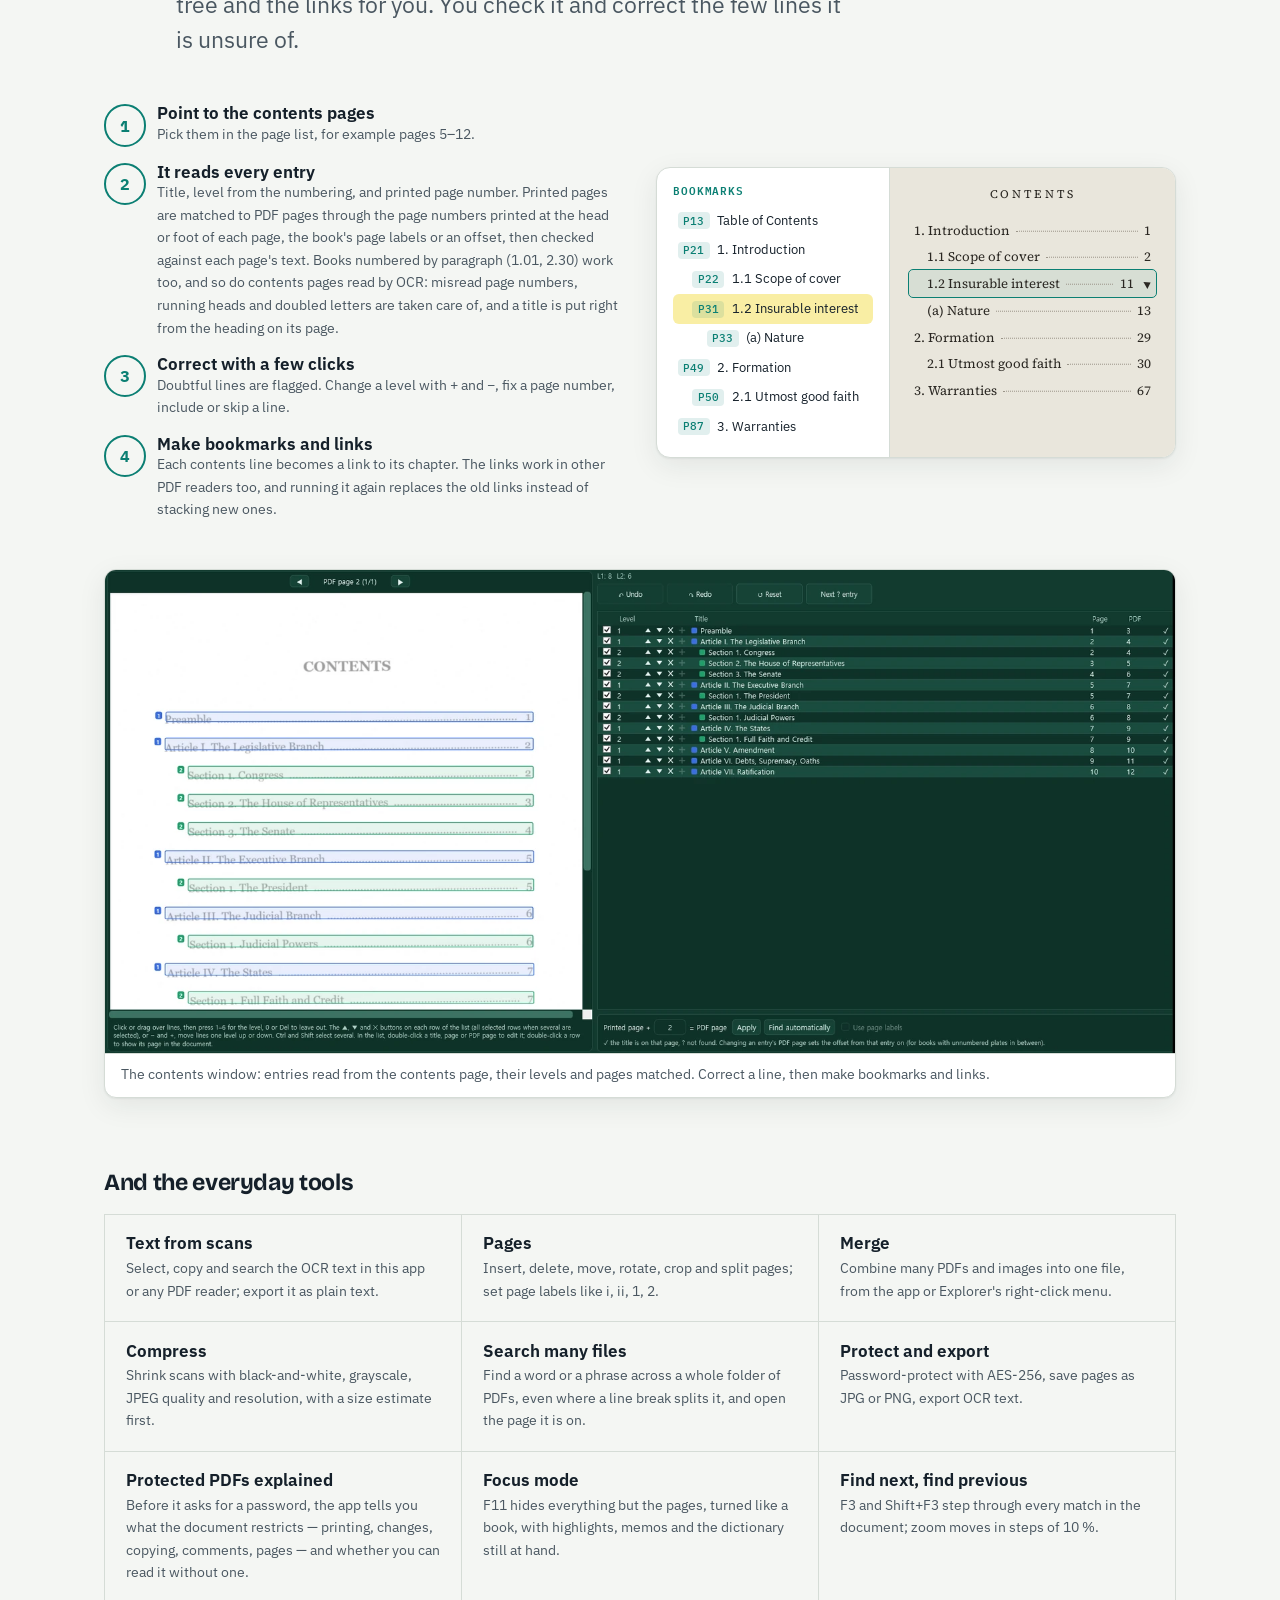
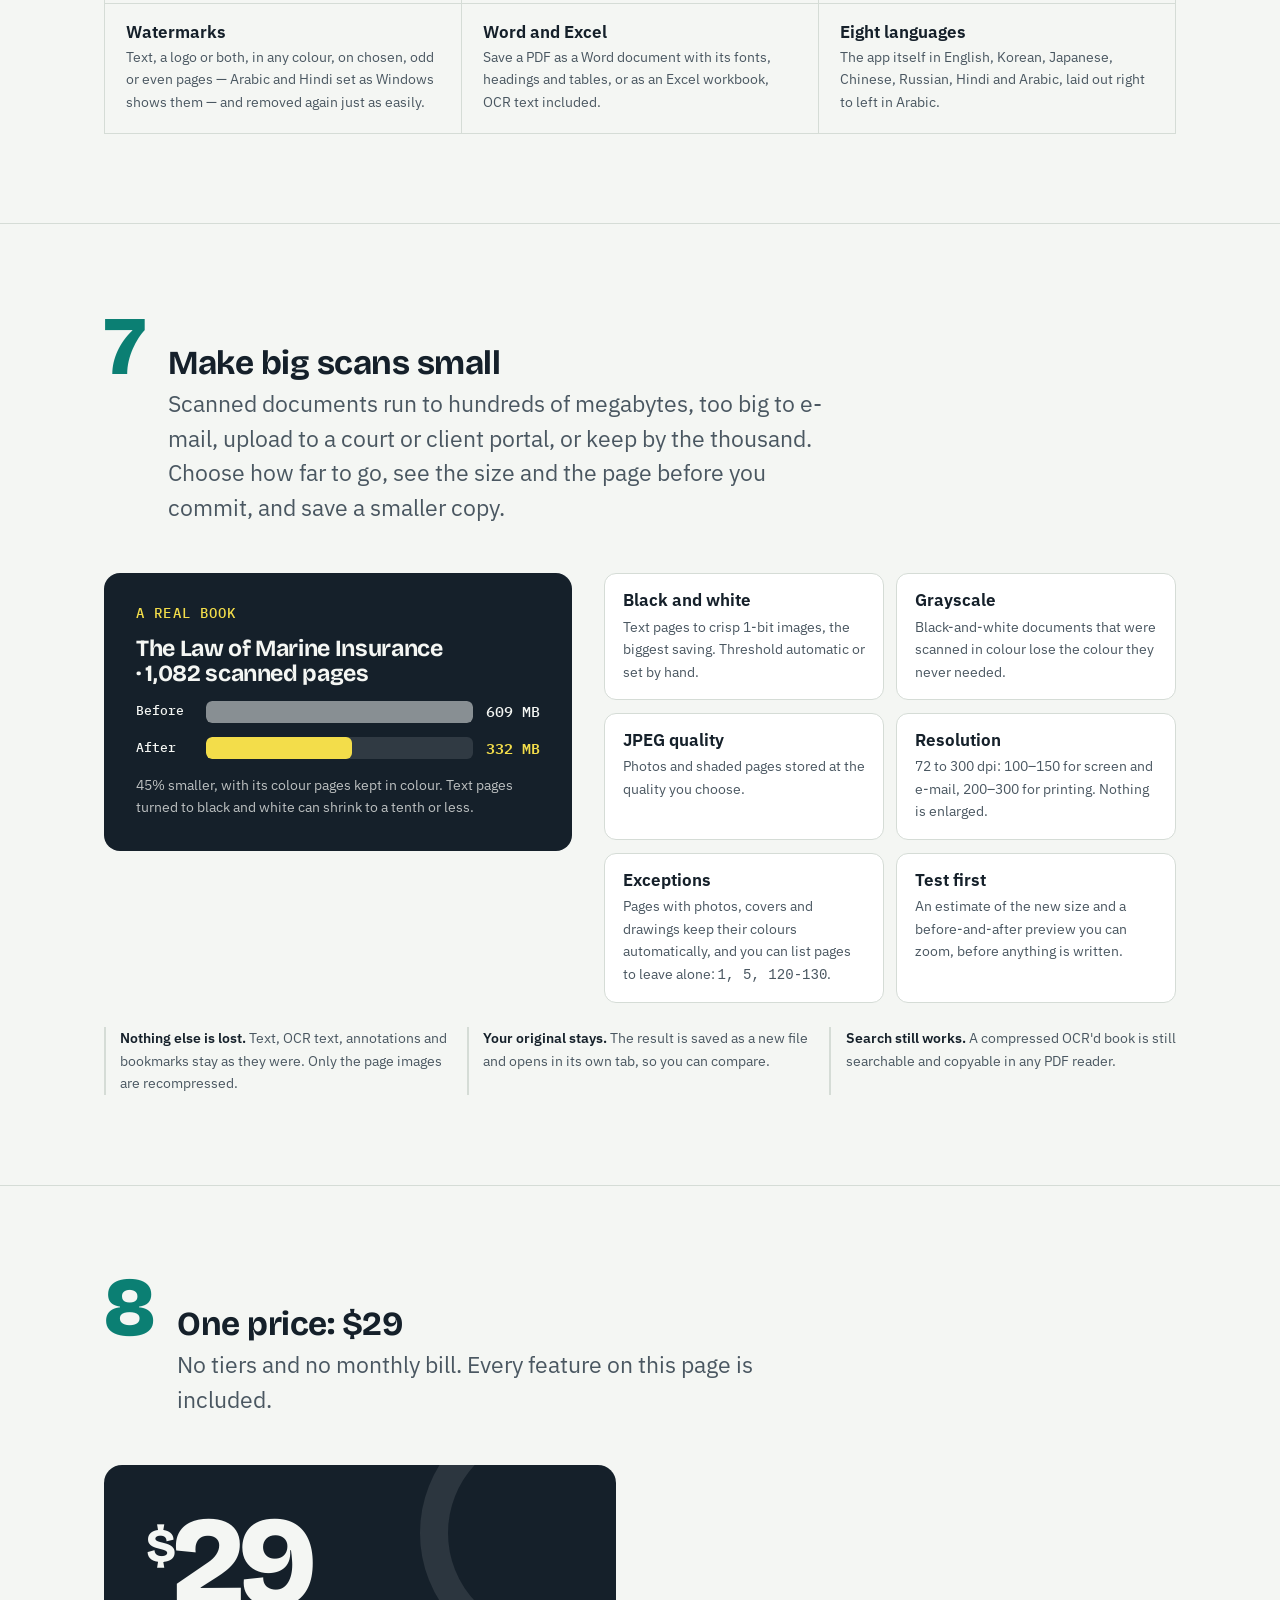
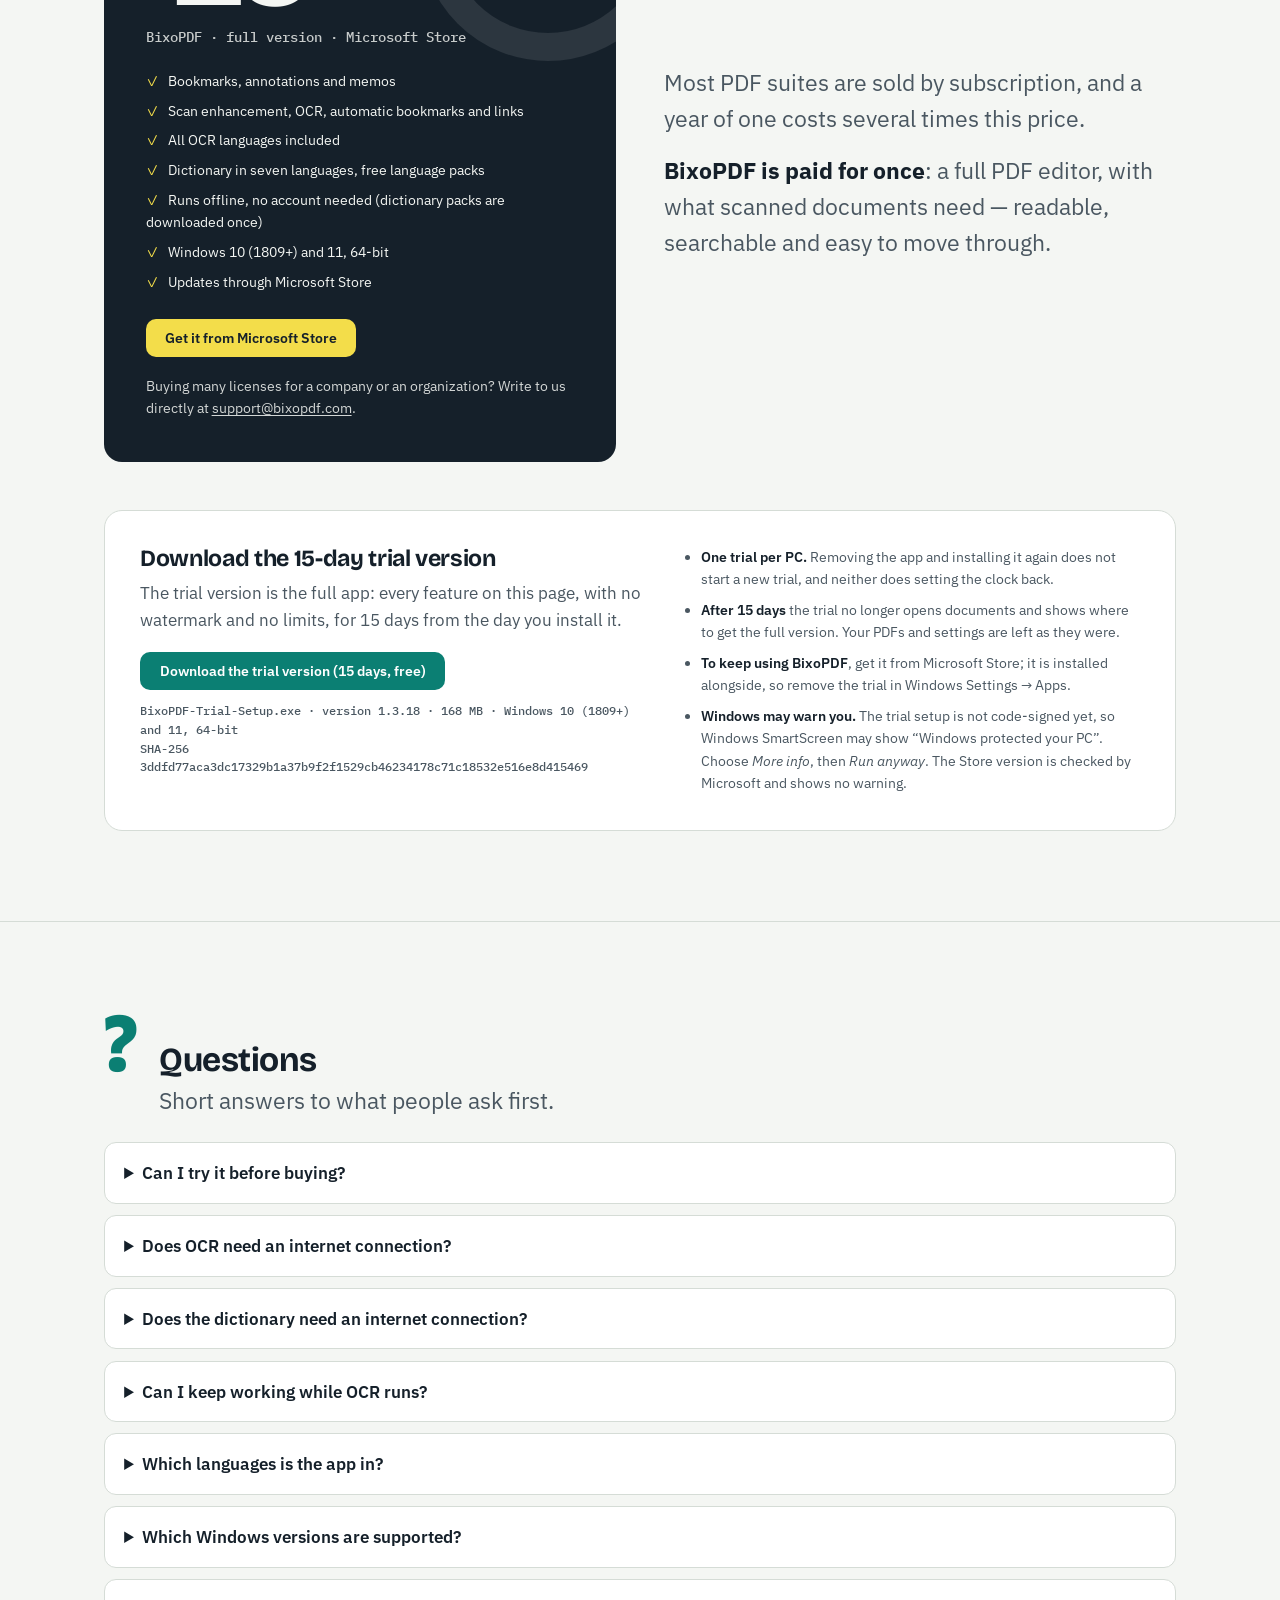
==== commit 2fe287f5: "Trial 1.3.18 Co-Authored-By: Claude Opus 5.5 <noreply@anthropic.com>" ====
--- a/index.html
+++ b/index.html
@@ -805,7 +805,7 @@
           <h3>Download the 15-day trial version</h3>
           <p>The trial version is the full app: every feature on this page, with no watermark and no limits, for 15 days from the day you install it.</p>
           <a class="btn btn-primary" rel="nofollow" href="/download.html?l=en&amp;from=trial-section">Download the trial version (15 days, free)</a>
-          <p class="file">BixoPDF-Trial-Setup.exe · version 1.3.17 · 168 MB · Windows 10 (1809+) and 11, 64-bit<br>SHA-256 e705765d0bfb881c91f51c054febcb67a7cb35b184c544946e7f6b721a19315e</p>
+          <p class="file">BixoPDF-Trial-Setup.exe · version 1.3.18 · 168 MB · Windows 10 (1809+) and 11, 64-bit<br>SHA-256 3ddfd77aca3dc17329b1a37b9f2f1529cb46234178c71c18532e516e8d415469</p>
         </div>
         <ul>
           <li><b>One trial per PC.</b> Removing the app and installing it again does not start a new trial, and neither does setting the clock back.</li>
